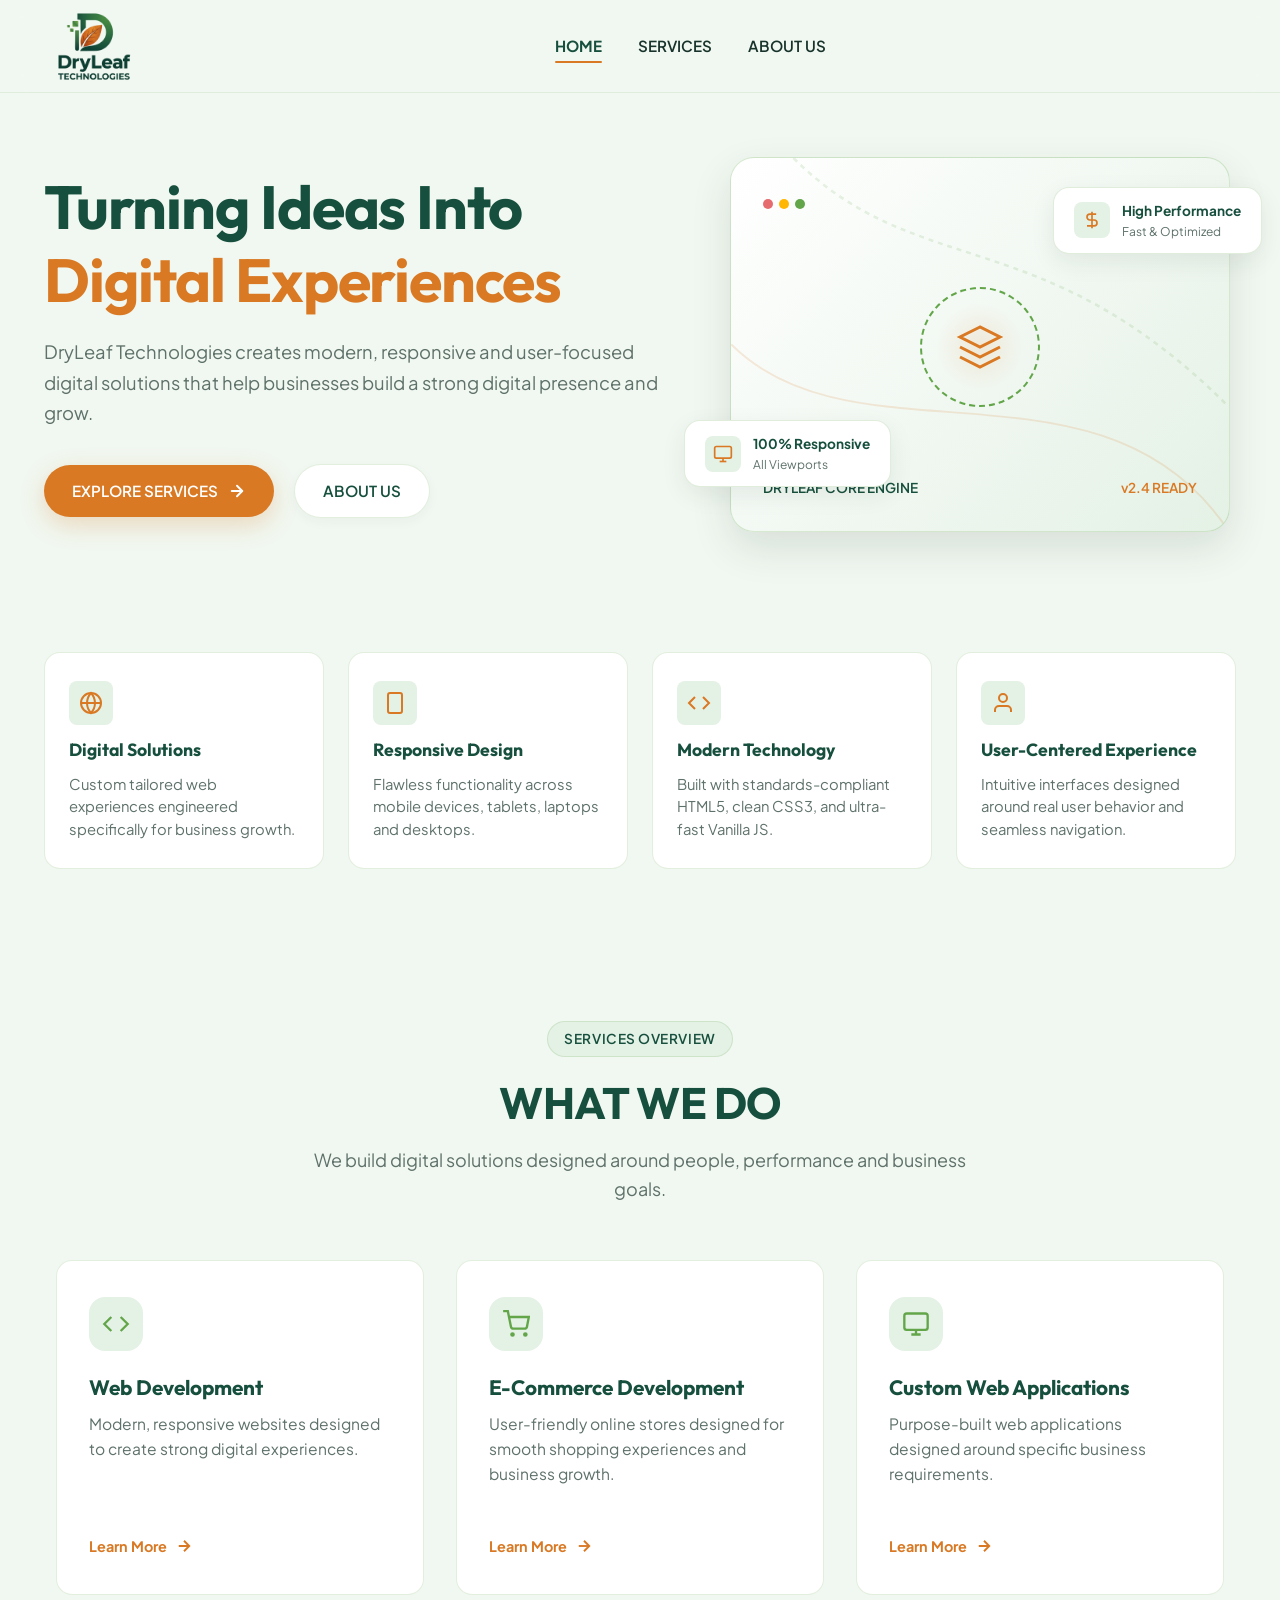
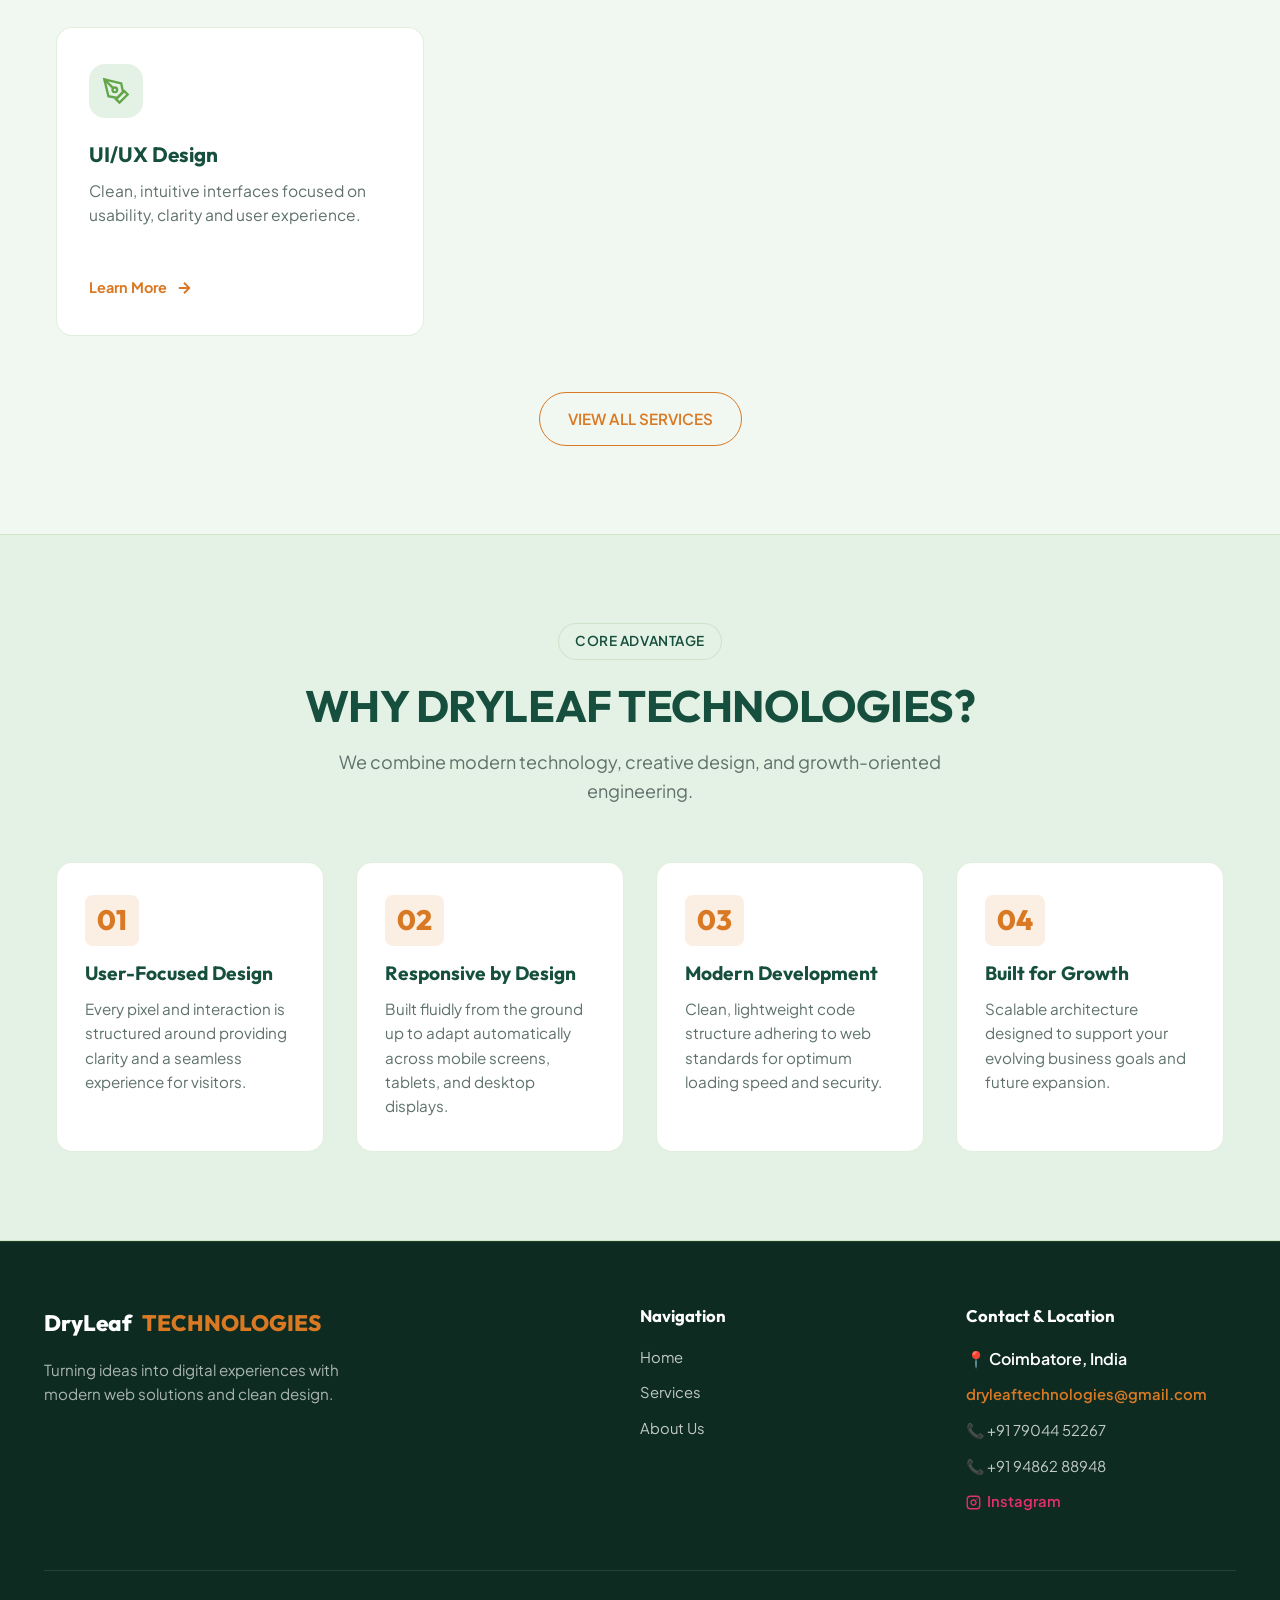
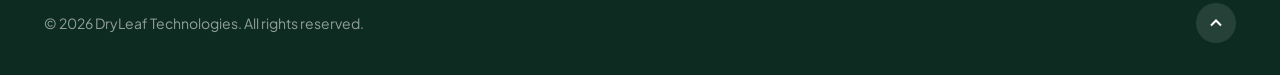
==== index.html @ 3d6bb03c "Add Instagram contact link, remove modal CTA button, and update logo size" ====
<!DOCTYPE html>
<html lang="en">
<head>
  <meta charset="UTF-8">
  <meta name="viewport" content="width=device-width, initial-scale=1.0">
  <meta name="description" content="DryLeaf Technologies (www.dryleaftechnologies.com) is a premier web development and digital solutions company in Coimbatore. We create modern, responsive, and high-performance websites, e-commerce stores, and custom web applications.">
  <meta name="keywords" content="DryLeaf Technologies, www.dryleaftechnologies.com, dryleaf technologies, dry leaf technologies, web development company coimbatore, web development dryleaf, UI UX design coimbatore, custom web applications, e-commerce web development">
  <meta name="author" content="DryLeaf Technologies">
  <meta name="robots" content="index, follow">
  <link rel="canonical" href="https://www.dryleaftechnologies.com/">

  <!-- Favicon / Browser Tab Icon -->
  <link rel="icon" type="image/png" href="assets/images/DLT Logo.png">
  <link rel="shortcut icon" type="image/png" href="assets/images/DLT Logo.png">
  <link rel="apple-touch-icon" href="assets/images/DLT Logo.png">

  <!-- Open Graph / Facebook SEO -->
  <meta property="og:site_name" content="DryLeaf Technologies">
  <meta property="og:title" content="DryLeaf Technologies | Digital Solutions &amp; Web Development">
  <meta property="og:description" content="Turning Ideas Into Digital Experiences. DryLeaf Technologies (www.dryleaftechnologies.com) creates modern, responsive web solutions for growing businesses.">
  <meta property="og:type" content="website">
  <meta property="og:url" content="https://www.dryleaftechnologies.com/">
  <meta property="og:image" content="https://www.dryleaftechnologies.com/assets/images/DLT Logo.png">

  <!-- Twitter Card SEO -->
  <meta name="twitter:card" content="summary_large_image">
  <meta name="twitter:title" content="DryLeaf Technologies | Digital Solutions &amp; Web Development">
  <meta name="twitter:description" content="DryLeaf Technologies (www.dryleaftechnologies.com) builds high-converting, responsive websites and digital solutions.">
  <meta name="twitter:image" content="https://www.dryleaftechnologies.com/assets/images/DLT Logo.png">

  <title>DryLeaf Technologies | Digital Solutions &amp; Web Development | www.dryleaftechnologies.com</title>

  <!-- Google Fonts -->
  <link rel="preconnect" href="https://fonts.googleapis.com">
  <link rel="preconnect" href="https://fonts.gstatic.com" crossorigin>
  <link href="https://fonts.googleapis.com/css2?family=Outfit:wght@500;600;700;800&family=Plus+Jakarta+Sans:wght@400;500;600;700&display=swap" rel="stylesheet">
  
  <!-- Main Stylesheet -->
  <link rel="stylesheet" href="css/style.css">

  <!-- Structured Data (JSON-LD) for SEO -->
  <script type="application/ld+json">
  {
    "@context": "https://schema.org",
    "@graph": [
      {
        "@type": "Organization",
        "@id": "https://www.dryleaftechnologies.com/#organization",
        "name": "DryLeaf Technologies",
        "alternateName": ["dryleaf technologies", "dry leaf technologies"],
        "url": "https://www.dryleaftechnologies.com",
        "logo": "https://www.dryleaftechnologies.com/assets/images/DLT Logo.png",
        "email": "dryleaftechnologies@gmail.com",
        "telephone": ["+917904452267", "+919486288948"],
        "sameAs": [
          "https://www.instagram.com/dryleaf_technologies"
        ],
        "address": {
          "@type": "PostalAddress",
          "addressLocality": "Coimbatore",
          "addressRegion": "Tamil Nadu",
          "addressCountry": "IN"
        }
      },
      {
        "@type": "WebSite",
        "@id": "https://www.dryleaftechnologies.com/#website",
        "url": "https://www.dryleaftechnologies.com",
        "name": "DryLeaf Technologies",
        "publisher": {
          "@id": "https://www.dryleaftechnologies.com/#organization"
        }
      }
    ]
  }
  </script>
</head>
<body>

  <!-- ==========================================
       HEADER & NAVIGATION
       ========================================== -->
  <header class="header" id="header">
    <div class="container">
      <nav class="navbar" aria-label="Main Navigation">
        <!-- Brand Logo -->
        <a href="index.html" class="brand-logo" aria-label="DryLeaf Technologies Homepage">
          <img src="assets/images/DLT Logo.png" alt="DryLeaf Technologies Logo">
        </a>

        <!-- Desktop & Mobile Navigation Links -->
        <ul class="nav-menu">
          <li><a href="index.html" class="nav-link active">HOME</a></li>
          <li><a href="services.html" class="nav-link">SERVICES</a></li>
          <li><a href="about.html" class="nav-link">ABOUT US</a></li>
        </ul>

        <!-- Right Header Action -->
        <div class="header-actions">
          <!-- Mobile Hamburger Toggle -->
          <button class="hamburger-toggle" aria-label="Toggle navigation menu" aria-expanded="false">
            <span class="hamburger-line"></span>
            <span class="hamburger-line"></span>
            <span class="hamburger-line"></span>
          </button>
        </div>
      </nav>
    </div>
  </header>

  <!-- Mobile Backdrop Overlay -->
  <div class="mobile-nav-backdrop" aria-hidden="true"></div>

  <!-- ==========================================
       HERO SECTION
       ========================================== -->
  <main>
    <section class="hero-section" id="home">
      <div class="container">
        <div class="hero-grid">
          <!-- Left Hero Content -->
          <div class="hero-content reveal">

            
            <h1 class="hero-title">
              Turning Ideas Into <span class="text-highlight">Digital Experiences</span>
            </h1>
            
            <p class="hero-description">
              DryLeaf Technologies creates modern, responsive and user-focused digital solutions that help businesses build a strong digital presence and grow.
            </p>
            
            <div class="hero-cta-group">
              <a href="services.html" class="btn btn-primary">
                EXPLORE SERVICES
                <svg class="btn-icon" viewBox="0 0 24 24" fill="none" stroke="currentColor" stroke-width="2.5" stroke-linecap="round" stroke-linejoin="round"><line x1="5" y1="12" x2="19" y2="12"></line><polyline points="12 5 19 12 12 19"></polyline></svg>
              </a>
              <a href="about.html" class="btn btn-secondary">ABOUT US</a>
            </div>
          </div>

          <!-- Right Hero Tech Visual Composition -->
          <div class="hero-visual-wrapper reveal">
            <!-- Floating Pill 1 -->
            <div class="floating-pill floating-pill-1">
              <div class="pill-icon-box">
                <svg width="20" height="20" viewBox="0 0 24 24" fill="none" stroke="currentColor" stroke-width="2"><path d="M12 2v20M17 5H9.5a3.5 3.5 0 0 0 0 7h5a3.5 3.5 0 0 1 0 7H6"></path></svg>
              </div>
              <div class="pill-text">
                <span class="pill-title">High Performance</span>
                <span class="pill-sub">Fast &amp; Optimized</span>
              </div>
            </div>

            <!-- Floating Pill 2 -->
            <div class="floating-pill floating-pill-2">
              <div class="pill-icon-box">
                <svg width="20" height="20" viewBox="0 0 24 24" fill="none" stroke="currentColor" stroke-width="2"><rect x="2" y="3" width="20" height="14" rx="2" ry="2"></rect><line x1="8" y1="21" x2="16" y2="21"></line><line x1="12" y1="17" x2="12" y2="21"></line></svg>
              </div>
              <div class="pill-text">
                <span class="pill-title">100% Responsive</span>
                <span class="pill-sub">All Viewports</span>
              </div>
            </div>

            <!-- Central Visual Card -->
            <div class="hero-visual-card">
              <svg class="hero-visual-bg-pattern" viewBox="0 0 400 300" fill="none" xmlns="http://www.w3.org/2000/svg">
                <path d="M50 0 C150 100, 250 50, 400 200" stroke="#63A64A" stroke-width="2" stroke-dasharray="4 4"/>
                <path d="M0 150 C100 250, 300 150, 400 300" stroke="#D97924" stroke-width="1.5"/>
              </svg>

              <div class="hero-visual-header">
                <div class="visual-dots">
                  <span class="visual-dot"></span>
                  <span class="visual-dot"></span>
                  <span class="visual-dot"></span>
                </div>
                <span class="visual-badge">NATURE-TECH UI</span>
              </div>

              <div class="hero-visual-center">
                <div class="digital-mesh-graphic">
                  <div class="mesh-circle-outer"></div>
                  <div class="mesh-circle-inner"></div>
                  <svg class="mesh-center-icon" viewBox="0 0 24 24" fill="none" stroke="currentColor" stroke-width="1.5">
                    <path d="M12 2L2 7l10 5 10-5-10-5zM2 17l10 5 10-5M2 12l10 5 10-5"></path>
                  </svg>
                </div>
              </div>

              <div style="display: flex; justify-content: space-between; align-items: center; font-size: 0.85rem; font-weight: 600; color: var(--color-forest-green);">
                <span>DRYLEAF CORE ENGINE</span>
                <span style="color: var(--color-dry-orange);">v2.4 READY</span>
              </div>
            </div>
          </div>
        </div>
      </div>
    </section>

    <!-- ==========================================
         COMPANY HIGHLIGHTS
         ========================================== -->
    <section class="highlights-section">
      <div class="container">
        <div class="highlights-grid">
          <!-- Item 1 -->
          <div class="highlight-card reveal">
            <div class="highlight-icon">
              <svg width="24" height="24" viewBox="0 0 24 24" fill="none" stroke="currentColor" stroke-width="2"><circle cx="12" cy="12" r="10"></circle><line x1="2" y1="12" x2="22" y2="12"></line><path d="M12 2a15.3 15.3 0 0 1 4 10 15.3 15.3 0 0 1-4 10 15.3 15.3 0 0 1-4-10 15.3 15.3 0 0 1 4-10z"></path></svg>
            </div>
            <h3 class="highlight-title">Digital Solutions</h3>
            <p class="highlight-desc">Custom tailored web experiences engineered specifically for business growth.</p>
          </div>

          <!-- Item 2 -->
          <div class="highlight-card reveal">
            <div class="highlight-icon">
              <svg width="24" height="24" viewBox="0 0 24 24" fill="none" stroke="currentColor" stroke-width="2"><rect x="5" y="2" width="14" height="20" rx="2" ry="2"></rect><line x1="12" y1="18" x2="12.01" y2="18"></line></svg>
            </div>
            <h3 class="highlight-title">Responsive Design</h3>
            <p class="highlight-desc">Flawless functionality across mobile devices, tablets, laptops and desktops.</p>
          </div>

          <!-- Item 3 -->
          <div class="highlight-card reveal">
            <div class="highlight-icon">
              <svg width="24" height="24" viewBox="0 0 24 24" fill="none" stroke="currentColor" stroke-width="2"><polyline points="16 18 22 12 16 6"></polyline><polyline points="8 6 2 12 8 18"></polyline></svg>
            </div>
            <h3 class="highlight-title">Modern Technology</h3>
            <p class="highlight-desc">Built with standards-compliant HTML5, clean CSS3, and ultra-fast Vanilla JS.</p>
          </div>

          <!-- Item 4 -->
          <div class="highlight-card reveal">
            <div class="highlight-icon">
              <svg width="24" height="24" viewBox="0 0 24 24" fill="none" stroke="currentColor" stroke-width="2"><path d="M20 21v-2a4 4 0 0 0-4-4H8a4 4 0 0 0-4 4v2"></path><circle cx="12" cy="7" r="4"></circle></svg>
            </div>
            <h3 class="highlight-title">User-Centered Experience</h3>
            <p class="highlight-desc">Intuitive interfaces designed around real user behavior and seamless navigation.</p>
          </div>
        </div>
      </div>
    </section>

    <!-- ==========================================
         SERVICES PREVIEW ("WHAT WE DO")
         ========================================== -->
    <section class="services-section" id="services">
      <div class="container">
        <div class="section-header reveal">
          <div class="badge">Services Overview</div>
          <h2>WHAT WE DO</h2>
          <p>We build digital solutions designed around people, performance and business goals.</p>
        </div>

        <div class="services-grid">
          <!-- Service 1 -->
          <div class="service-card reveal" data-service-id="web-dev">
            <div class="service-card-top">
              <div class="service-icon-box">
                <svg width="28" height="28" viewBox="0 0 24 24" fill="none" stroke="currentColor" stroke-width="2"><polyline points="16 18 22 12 16 6"></polyline><polyline points="8 6 2 12 8 18"></polyline></svg>
              </div>
              <h3 class="service-card-title">Web Development</h3>
              <p class="service-card-desc">Modern, responsive websites designed to create strong digital experiences.</p>
            </div>
            <div class="service-card-action">
              <span>Learn More</span>
              <svg viewBox="0 0 24 24" fill="none" stroke="currentColor" stroke-width="2.5"><line x1="5" y1="12" x2="19" y2="12"></line><polyline points="12 5 19 12 12 19"></polyline></svg>
            </div>
          </div>

          <!-- Service 2 -->
          <div class="service-card reveal" data-service-id="ecommerce">
            <div class="service-card-top">
              <div class="service-icon-box">
                <svg width="28" height="28" viewBox="0 0 24 24" fill="none" stroke="currentColor" stroke-width="2"><circle cx="9" cy="21" r="1"></circle><circle cx="20" cy="21" r="1"></circle><path d="M1 1h4l2.68 13.39a2 2 0 0 0 2 1.61h9.72a2 2 0 0 0 2-1.61L23 6H6"></path></svg>
              </div>
              <h3 class="service-card-title">E-Commerce Development</h3>
              <p class="service-card-desc">User-friendly online stores designed for smooth shopping experiences and business growth.</p>
            </div>
            <div class="service-card-action">
              <span>Learn More</span>
              <svg viewBox="0 0 24 24" fill="none" stroke="currentColor" stroke-width="2.5"><line x1="5" y1="12" x2="19" y2="12"></line><polyline points="12 5 19 12 12 19"></polyline></svg>
            </div>
          </div>

          <!-- Service 3 -->
          <div class="service-card reveal" data-service-id="web-apps">
            <div class="service-card-top">
              <div class="service-icon-box">
                <svg width="28" height="28" viewBox="0 0 24 24" fill="none" stroke="currentColor" stroke-width="2"><rect x="2" y="3" width="20" height="14" rx="2" ry="2"></rect><line x1="8" y1="21" x2="16" y2="21"></line><line x1="12" y1="17" x2="12" y2="21"></line></svg>
              </div>
              <h3 class="service-card-title">Custom Web Applications</h3>
              <p class="service-card-desc">Purpose-built web applications designed around specific business requirements.</p>
            </div>
            <div class="service-card-action">
              <span>Learn More</span>
              <svg viewBox="0 0 24 24" fill="none" stroke="currentColor" stroke-width="2.5"><line x1="5" y1="12" x2="19" y2="12"></line><polyline points="12 5 19 12 12 19"></polyline></svg>
            </div>
          </div>

          <!-- Service 4 -->
          <div class="service-card reveal" data-service-id="ui-ux">
            <div class="service-card-top">
              <div class="service-icon-box">
                <svg width="28" height="28" viewBox="0 0 24 24" fill="none" stroke="currentColor" stroke-width="2"><path d="M12 19l7-7 3 3-7 7-3-3z"></path><path d="M18 13l-1.5-7.5L2 2l3.5 14.5L13 18l5-5z"></path><path d="M2 2l7.586 7.586"></path><circle cx="11" cy="11" r="2"></circle></svg>
              </div>
              <h3 class="service-card-title">UI/UX Design</h3>
              <p class="service-card-desc">Clean, intuitive interfaces focused on usability, clarity and user experience.</p>
            </div>
            <div class="service-card-action">
              <span>Learn More</span>
              <svg viewBox="0 0 24 24" fill="none" stroke="currentColor" stroke-width="2.5"><line x1="5" y1="12" x2="19" y2="12"></line><polyline points="12 5 19 12 12 19"></polyline></svg>
            </div>
          </div>
        </div>

        <div class="services-cta-wrapper reveal">
          <a href="services.html" class="btn btn-outline">VIEW ALL SERVICES</a>
        </div>
      </div>
    </section>

    <!-- ==========================================
         WHY DRYLEAF TECHNOLOGIES
         ========================================== -->
    <section class="why-section">
      <div class="container">
        <div class="section-header reveal">
          <div class="badge">Core Advantage</div>
          <h2>WHY DRYLEAF TECHNOLOGIES?</h2>
          <p>We combine modern technology, creative design, and growth-oriented engineering.</p>
        </div>

        <div class="why-grid">
          <!-- Point 01 -->
          <div class="why-card reveal">
            <span class="why-number">01</span>
            <h3 class="why-card-title">User-Focused Design</h3>
            <p class="why-card-desc">Every pixel and interaction is structured around providing clarity and a seamless experience for visitors.</p>
          </div>

          <!-- Point 02 -->
          <div class="why-card reveal">
            <span class="why-number">02</span>
            <h3 class="why-card-title">Responsive by Design</h3>
            <p class="why-card-desc">Built fluidly from the ground up to adapt automatically across mobile screens, tablets, and desktop displays.</p>
          </div>

          <!-- Point 03 -->
          <div class="why-card reveal">
            <span class="why-number">03</span>
            <h3 class="why-card-title">Modern Development</h3>
            <p class="why-card-desc">Clean, lightweight code structure adhering to web standards for optimum loading speed and security.</p>
          </div>

          <!-- Point 04 -->
          <div class="why-card reveal">
            <span class="why-number">04</span>
            <h3 class="why-card-title">Built for Growth</h3>
            <p class="why-card-desc">Scalable architecture designed to support your evolving business goals and future expansion.</p>
          </div>
        </div>
      </div>
    </section>


  </main>

  <!-- ==========================================
       FOOTER
       ========================================== -->
  <footer class="footer">
    <div class="container">
      <div class="footer-grid">
        <div class="footer-brand">
          <div class="footer-logo-text">
            DryLeaf <span>TECHNOLOGIES</span>
          </div>
          <p>Turning ideas into digital experiences with modern web solutions and clean design.</p>
        </div>

        <div>
          <h4 class="footer-title">Navigation</h4>
          <div class="footer-links">
            <a href="index.html">Home</a>
            <a href="services.html">Services</a>
            <a href="about.html">About Us</a>
          </div>
        </div>

        <div>
          <h4 class="footer-title">Contact &amp; Location</h4>
          <div class="footer-links">
            <span style="color: var(--text-light); font-weight: 600;">📍 Coimbatore, India</span>
            <a href="mailto:dryleaftechnologies@gmail.com" style="color: var(--color-dry-orange); font-weight: 600;">dryleaftechnologies@gmail.com</a>
            <a href="tel:7904452267">📞 +91 79044 52267</a>
            <a href="tel:9486288948">📞 +91 94862 88948</a>
            <a href="https://www.instagram.com/dryleaf_technologies?stkn=ZWhzNjkzNGU2aHZu" target="_blank" rel="noopener noreferrer" style="color: #E1306C; font-weight: 600; display: inline-flex; align-items: center; gap: 0.35rem;" aria-label="Instagram Profile">
              <svg width="15" height="15" viewBox="0 0 24 24" fill="none" stroke="currentColor" stroke-width="2.2" stroke-linecap="round" stroke-linejoin="round"><rect x="2" y="2" width="20" height="20" rx="5" ry="5"></rect><path d="M16 11.37A4 4 0 1 1 12.63 8 4 4 0 0 1 16 11.37z"></path><line x1="17.5" y1="6.5" x2="17.51" y2="6.5"></line></svg>
              <span>Instagram</span>
            </a>
          </div>
        </div>
      </div>

      <div class="footer-bottom">
        <span>&copy; 2026 DryLeaf Technologies. All rights reserved.</span>
        <button class="back-to-top" aria-label="Back to top of page">
          <svg width="20" height="20" viewBox="0 0 24 24" fill="none" stroke="currentColor" stroke-width="2.5"><polyline points="18 15 12 9 6 15"></polyline></svg>
        </button>
      </div>
    </div>
  </footer>

  <!-- ==========================================
       SERVICE DETAILS MODAL DIALOG
       ========================================== -->
  <div class="modal-overlay" id="service-modal" role="dialog" aria-modal="true" aria-labelledby="modal-title">
    <div class="modal-container">
      <button class="modal-close-btn" aria-label="Close modal window">
        <svg width="20" height="20" viewBox="0 0 24 24" fill="none" stroke="currentColor" stroke-width="2.5"><line x1="18" y1="6" x2="6" y2="18"></line><line x1="6" y1="6" x2="18" y2="18"></line></svg>
      </button>
      
      <div class="modal-header">
        <div class="badge" style="margin-bottom: 0.5rem;">Service Detail</div>
        <h3 class="modal-service-title" id="modal-title">Service Title</h3>
        <p class="modal-service-subtitle">Service Subtitle</p>
      </div>

      <div class="modal-body">
        <p class="modal-service-desc">Detailed breakdown explanation...</p>
        
        <h4 style="font-size: 1.05rem; margin: 1.5rem 0 0.5rem 0; color: var(--color-forest-green);">Key Features &amp; Deliverables</h4>
        <div class="modal-service-features feature-list"></div>
      </div>
    </div>
  </div>

  <!-- ==========================================
       GET STARTED INQUIRY MODAL DIALOG
       ========================================== -->
  <div class="modal-overlay" id="contact-modal" role="dialog" aria-modal="true" aria-labelledby="contact-modal-title">
    <div class="modal-container">
      <button class="modal-close-btn" aria-label="Close modal window">
        <svg width="20" height="20" viewBox="0 0 24 24" fill="none" stroke="currentColor" stroke-width="2.5"><line x1="18" y1="6" x2="6" y2="18"></line><line x1="6" y1="6" x2="18" y2="18"></line></svg>
      </button>

      <div class="modal-header">
        <div class="badge" style="margin-bottom: 0.5rem;">Project Inquiry</div>
        <h3 id="contact-modal-title">Let's Build Something Great</h3>
        <p>Tell us about your project vision or reach us directly at <a href="mailto:dryleaftechnologies@gmail.com" style="color: var(--color-dry-orange); font-weight: 600;">dryleaftechnologies@gmail.com</a></p>
      </div>

      <form id="project-inquiry-form">
        <div class="form-group">
          <label class="form-label" for="user-name">Your Full Name</label>
          <input type="text" id="user-name" class="form-input" placeholder="e.g. Sarah Jenkins" required>
        </div>

        <div class="form-group">
          <label class="form-label" for="user-email">Email Address</label>
          <input type="email" id="user-email" class="form-input" placeholder="e.g. sarah@company.com" required>
        </div>

        <div class="form-group">
          <label class="form-label" for="project-type">Service Needed</label>
          <select id="project-type" class="form-input">
            <option value="web-dev">Web Development</option>
            <option value="ecommerce">E-Commerce Store</option>
            <option value="web-apps">Custom Web Application</option>
            <option value="ui-ux">UI/UX Design</option>
            <option value="other">Other Inquiry</option>
          </select>
        </div>

        <div class="form-group">
          <label class="form-label" for="user-msg">Project Details</label>
          <textarea id="user-msg" class="form-textarea" placeholder="Briefly describe your goals or requirements..." required></textarea>
        </div>

        <button type="submit" class="btn btn-primary" style="width: 100%; margin-top: 0.5rem;">SUBMIT INQUIRY</button>
      </form>

      <div class="form-success-msg">
        ✓ Thank you for reaching out! Your project inquiry has been received.
      </div>
    </div>
  </div>

  <!-- Scripts -->
  <script src="js/script.js"></script>
</body>
</html>
---- css/style.css ----
/* ==========================================================================
   DryLeaf Technologies - Master Stylesheet
   Theme: Light Nature-Tech Aesthetic
   Color System: Very Light Green, White, Dry Leaf Orange, Forest Green
   ========================================================================== */

/* --------------------------------------------------------------------------
   1. CSS Custom Properties (Design Tokens)
   -------------------------------------------------------------------------- */
:root {
  /* Color Palette */
  --bg-dominant: #F1F8F1;
  --bg-soft: #E4F1E5;
  --bg-card: #FFFFFF;
  --bg-dark-accent: #164F3D;

  --color-leaf-green: #63A64A;
  --color-dry-orange: #D97924;
  --color-dry-orange-hover: #C06416;
  --color-dry-orange-light: rgba(217, 121, 36, 0.12);
  --color-forest-green: #164F3D;
  --color-forest-green-muted: rgba(22, 79, 61, 0.7);

  --text-dark: #17332B;
  --text-muted: #5E716A;
  --text-light: #FFFFFF;

  --border-light: rgba(99, 166, 74, 0.18);
  --border-focus: #D97924;

  /* Typography */
  --font-primary: 'Plus Jakarta Sans', -apple-system, BlinkMacSystemFont, 'Segoe UI', Roboto, sans-serif;
  --font-display: 'Outfit', 'Plus Jakarta Sans', sans-serif;

  /* Spacing System */
  --section-padding-desktop: 5.5rem 2rem;
  --section-padding-tablet: 4rem 1.5rem;
  --section-padding-mobile: 3rem 1rem;
  --container-max-width: 1240px;

  /* Shadows */
  --shadow-sm: 0 4px 12px rgba(23, 51, 43, 0.04);
  --shadow-md: 0 8px 24px rgba(23, 51, 43, 0.08);
  --shadow-lg: 0 16px 40px rgba(23, 51, 43, 0.12);
  --shadow-orange: 0 8px 24px rgba(217, 121, 36, 0.25);

  /* Transitions & Border Radius */
  --transition-fast: 0.2s cubic-bezier(0.16, 1, 0.3, 1);
  --transition-smooth: 0.35s cubic-bezier(0.16, 1, 0.3, 1);
  --radius-sm: 8px;
  --radius-md: 16px;
  --radius-lg: 24px;
  --radius-full: 9999px;
}

/* --------------------------------------------------------------------------
   2. Base & Reset
   -------------------------------------------------------------------------- */
*,
*::before,
*::after {
  box-sizing: border-box;
  margin: 0;
  padding: 0;
}

html {
  scroll-behavior: smooth;
  font-size: 16px;
  -webkit-font-smoothing: antialiased;
  -moz-osx-font-smoothing: grayscale;
}

body {
  font-family: var(--font-primary);
  background-color: var(--bg-dominant);
  color: var(--text-dark);
  line-height: 1.6;
  overflow-x: hidden;
  min-height: 100vh;
  display: flex;
  flex-direction: column;
}

img,
svg {
  max-width: 100%;
  height: auto;
  display: block;
}

a {
  color: inherit;
  text-decoration: none;
  transition: color var(--transition-fast);
}

button,
input,
textarea {
  font-family: inherit;
  font-size: inherit;
  outline: none;
  border: none;
  background: none;
}

button {
  cursor: pointer;
}

ul {
  list-style: none;
}

/* Container */
.container {
  width: 100%;
  max-width: var(--container-max-width);
  margin: 0 auto;
  padding: 0 1.5rem;
}

/* --------------------------------------------------------------------------
   3. Typography & Section Headers
   -------------------------------------------------------------------------- */
h1,
h2,
h3,
h4,
h5,
h6 {
  font-family: var(--font-display);
  color: var(--color-forest-green);
  font-weight: 700;
  line-height: 1.2;
}

h1 {
  font-size: clamp(2.25rem, 5vw, 3.8rem);
  letter-spacing: -0.02em;
}

h2 {
  font-size: clamp(1.8rem, 3.5vw, 2.75rem);
  letter-spacing: -0.01em;
}

h3 {
  font-size: clamp(1.25rem, 2.2vw, 1.6rem);
}

p {
  color: var(--text-muted);
  font-size: clamp(1rem, 1.1vw, 1.125rem);
}

.badge {
  display: inline-flex;
  align-items: center;
  gap: 0.5rem;
  padding: 0.4rem 1rem;
  background-color: var(--bg-soft);
  color: var(--color-forest-green);
  border: 1px solid var(--border-light);
  border-radius: var(--radius-full);
  font-size: 0.85rem;
  font-weight: 600;
  letter-spacing: 0.04em;
  text-transform: uppercase;
  margin-bottom: 1.25rem;
}

.badge-dot {
  width: 8px;
  height: 8px;
  background-color: var(--color-dry-orange);
  border-radius: 50%;
  display: inline-block;
  animation: pulse-dot 2s infinite ease-in-out;
}

@keyframes pulse-dot {

  0%,
  100% {
    transform: scale(1);
    opacity: 1;
  }

  50% {
    transform: scale(1.4);
    opacity: 0.7;
  }
}

.section-header {
  text-align: center;
  max-width: 680px;
  margin: 0 auto 3.5rem auto;
}

.section-header h2 {
  margin-bottom: 1rem;
}

.section-header p {
  font-size: 1.125rem;
}

.text-highlight {
  color: var(--color-dry-orange);
  position: relative;
  display: inline-block;
}

/* --------------------------------------------------------------------------
   4. Buttons & Interactive Elements
   -------------------------------------------------------------------------- */
.btn {
  display: inline-flex;
  align-items: center;
  justify-content: center;
  gap: 0.6rem;
  padding: 0.85rem 1.75rem;
  border-radius: var(--radius-full);
  font-weight: 600;
  font-size: 0.95rem;
  transition: all var(--transition-smooth);
  position: relative;
  overflow: hidden;
  white-space: nowrap;
}

.btn-primary {
  background-color: var(--color-dry-orange);
  color: var(--text-light);
  box-shadow: var(--shadow-orange);
}

.btn-primary:hover {
  background-color: var(--color-dry-orange-hover);
  transform: translateY(-2px);
  box-shadow: 0 12px 28px rgba(217, 121, 36, 0.35);
}

.btn-secondary {
  background-color: var(--bg-card);
  color: var(--color-forest-green);
  border: 1px solid var(--border-light);
  box-shadow: var(--shadow-sm);
}

.btn-secondary:hover {
  background-color: var(--bg-soft);
  color: var(--color-forest-green);
  border-color: var(--color-leaf-green);
  transform: translateY(-2px);
}

.btn-outline {
  border: 1.5px solid var(--color-dry-orange);
  color: var(--color-dry-orange);
  background: transparent;
}

.btn-outline:hover {
  background-color: var(--color-dry-orange);
  color: var(--text-light);
  transform: translateY(-2px);
}

.btn .btn-icon {
  width: 18px;
  height: 18px;
  transition: transform var(--transition-fast);
}

.btn:hover .btn-icon {
  transform: translateX(4px);
}

/* Focus States for Accessibility */
a:focus-visible,
button:focus-visible,
input:focus-visible,
textarea:focus-visible {
  outline: 2px solid var(--border-focus);
  outline-offset: 3px;
}

/* --------------------------------------------------------------------------
   5. Header & Navigation
   -------------------------------------------------------------------------- */
.header {
  position: sticky;
  top: 0;
  left: 0;
  width: 100%;
  z-index: 1000;
  background-color: rgba(241, 248, 241, 0.85);
  backdrop-filter: blur(12px);
  -webkit-backdrop-filter: blur(12px);
  border-bottom: 1px solid rgba(99, 166, 74, 0.12);
  transition: all var(--transition-smooth);
}

.header.scrolled {
  background-color: rgba(255, 255, 255, 0.95);
  box-shadow: var(--shadow-sm);
  border-bottom-color: rgba(99, 166, 74, 0.2);
}

.navbar {
  display: flex;
  align-items: center;
  justify-content: space-between;
  height: 92px;
  transition: height var(--transition-smooth);
}

.header.scrolled .navbar {
  height: 76px;
}

.brand-logo {
  display: flex;
  align-items: center;
  gap: 0.75rem;
  text-decoration: none;
}

.brand-logo img {
  height: 100px;
  width: auto;
  object-fit: contain;
  mix-blend-mode: multiply;
  transition: all var(--transition-smooth);
}

.header.scrolled .brand-logo img {
  height: 60px;
}

.brand-logo:hover img {
  transform: scale(1.04);
}

.nav-menu {
  display: flex;
  align-items: center;
  gap: 2.25rem;
}

.nav-link {
  font-size: 0.95rem;
  font-weight: 600;
  color: var(--text-dark);
  position: relative;
  padding: 0.5rem 0;
}

.nav-link::after {
  content: '';
  position: absolute;
  bottom: 0;
  left: 0;
  width: 0%;
  height: 2.5px;
  background-color: var(--color-dry-orange);
  border-radius: var(--radius-full);
  transition: width var(--transition-smooth);
}

.nav-link:hover {
  color: var(--color-forest-green);
}

.nav-link:hover::after,
.nav-link.active::after {
  width: 100%;
}

.nav-link.active {
  color: var(--color-forest-green);
  font-weight: 700;
}

.header-actions {
  display: flex;
  align-items: center;
  gap: 1rem;
}

/* Hamburger Toggle */
.hamburger-toggle {
  display: none;
  flex-direction: column;
  justify-content: space-between;
  width: 30px;
  height: 20px;
  background: transparent;
  border: none;
  cursor: pointer;
  z-index: 1010;
  padding: 0;
}

.hamburger-line {
  width: 100%;
  height: 2.5px;
  background-color: var(--color-forest-green);
  border-radius: 4px;
  transition: all var(--transition-smooth);
}

.hamburger-toggle.active .hamburger-line:nth-child(1) {
  transform: translateY(8.5px) rotate(45deg);
}

.hamburger-toggle.active .hamburger-line:nth-child(2) {
  opacity: 0;
}

.hamburger-toggle.active .hamburger-line:nth-child(3) {
  transform: translateY(-8.5px) rotate(-45deg);
}

/* Mobile Drawer Overlay */
.mobile-nav-backdrop {
  position: fixed;
  top: 0;
  left: 0;
  width: 100vw;
  height: 100vh;
  background-color: rgba(22, 79, 61, 0.4);
  backdrop-filter: blur(4px);
  z-index: 998;
  opacity: 0;
  visibility: hidden;
  transition: all var(--transition-smooth);
}

.mobile-nav-backdrop.active {
  opacity: 1;
  visibility: visible;
}

/* --------------------------------------------------------------------------
   6. Hero Section
   -------------------------------------------------------------------------- */
.hero-section {
  padding: 4rem 0 5rem 0;
  position: relative;
  overflow: hidden;
}

.hero-grid {
  display: grid;
  grid-template-columns: 1.1fr 0.9fr;
  gap: 3.5rem;
  align-items: center;
}

.hero-content {
  max-width: 620px;
}

.hero-title {
  margin-bottom: 1.25rem;
  color: var(--color-forest-green);
}

.hero-description {
  font-size: 1.15rem;
  margin-bottom: 2.25rem;
  line-height: 1.65;
}

.hero-cta-group {
  display: flex;
  align-items: center;
  gap: 1.25rem;
  flex-wrap: wrap;
}

/* Hero Tech Visual Composition */
.hero-visual-wrapper {
  position: relative;
  display: flex;
  justify-content: center;
  align-items: center;
}

.hero-visual-card {
  width: 100%;
  aspect-ratio: 4/3;
  max-width: 500px;
  background: linear-gradient(135deg, #FFFFFF 0%, #E4F1E5 100%);
  border: 1px solid rgba(99, 166, 74, 0.25);
  border-radius: var(--radius-lg);
  box-shadow: var(--shadow-lg);
  position: relative;
  padding: 2rem;
  display: flex;
  flex-direction: column;
  justify-content: space-between;
  overflow: hidden;
}

/* Subtle Leaf & Tech Lines SVG Background inside Card */
.hero-visual-bg-pattern {
  position: absolute;
  top: 0;
  right: 0;
  width: 100%;
  height: 100%;
  opacity: 0.15;
  pointer-events: none;
}

.hero-visual-header {
  display: flex;
  align-items: center;
  justify-content: space-between;
  position: relative;
  z-index: 2;
}

.visual-dots {
  display: flex;
  gap: 6px;
}

.visual-dot {
  width: 10px;
  height: 10px;
  border-radius: 50%;
}

.visual-dot:nth-child(1) {
  background-color: #E56B6F;
}

.visual-dot:nth-child(2) {
  background-color: #FFB703;
}

.visual-dot:nth-child(3) {
  background-color: var(--color-leaf-green);
}

.visual-badge {
  font-size: 0.75rem;
  font-weight: 700;
  letter-spacing: 0.05em;
  color: var(--color-forest-green);
  text-transform: uppercase;
  background: rgba(99, 166, 74, 0.15);
  padding: 0.25rem 0.75rem;
  border-radius: var(--radius-full);
}

.hero-visual-center {
  position: relative;
  z-index: 2;
  margin: 1.5rem 0;
  text-align: center;
}

.digital-mesh-graphic {
  width: 120px;
  height: 120px;
  margin: 0 auto;
  position: relative;
  display: flex;
  align-items: center;
  justify-content: center;
}

.mesh-circle-outer {
  position: absolute;
  inset: 0;
  border: 2px dashed var(--color-leaf-green);
  border-radius: 50%;
  animation: rotate-mesh 20s linear infinite;
}

.mesh-circle-inner {
  position: absolute;
  inset: 16px;
  background: radial-gradient(circle, var(--color-dry-orange-light) 0%, transparent 70%);
  border-radius: 50%;
}

.mesh-center-icon {
  position: relative;
  z-index: 2;
  width: 48px;
  height: 48px;
  color: var(--color-dry-orange);
}

@keyframes rotate-mesh {
  from {
    transform: rotate(0deg);
  }

  to {
    transform: rotate(360deg);
  }
}

/* Floating Tech Pills */
.floating-pill {
  position: absolute;
  background: var(--bg-card);
  border: 1px solid rgba(99, 166, 74, 0.2);
  padding: 0.75rem 1.25rem;
  border-radius: var(--radius-md);
  box-shadow: var(--shadow-md);
  display: flex;
  align-items: center;
  gap: 0.75rem;
  z-index: 10;
  animation: float-pill 4s ease-in-out infinite alternate;
}

.floating-pill-1 {
  top: 8%;
  right: -5%;
  animation-delay: 0s;
}

.floating-pill-2 {
  bottom: 12%;
  left: -8%;
  animation-delay: 2s;
}

.pill-icon-box {
  width: 36px;
  height: 36px;
  border-radius: var(--radius-sm);
  background-color: var(--bg-soft);
  display: flex;
  align-items: center;
  justify-content: center;
  color: var(--color-dry-orange);
}

.pill-text {
  display: flex;
  flex-direction: column;
}

.pill-title {
  font-size: 0.85rem;
  font-weight: 700;
  color: var(--color-forest-green);
}

.pill-sub {
  font-size: 0.75rem;
  color: var(--text-muted);
}

@keyframes float-pill {
  0% {
    transform: translateY(0px);
  }

  100% {
    transform: translateY(-10px);
  }
}

/* --------------------------------------------------------------------------
   7. Highlights Section
   -------------------------------------------------------------------------- */
.highlights-section {
  padding: 2.5rem 0 4rem 0;
}

.highlights-grid {
  display: grid;
  grid-template-columns: repeat(4, 1fr);
  gap: 1.5rem;
}

.highlight-card {
  background-color: var(--bg-card);
  border: 1px solid var(--border-light);
  border-radius: var(--radius-md);
  padding: 1.75rem 1.5rem;
  transition: all var(--transition-smooth);
  display: flex;
  flex-direction: column;
  gap: 0.85rem;
}

.highlight-card:hover {
  transform: translateY(-5px);
  border-color: var(--color-leaf-green);
  box-shadow: var(--shadow-md);
}

.highlight-icon {
  width: 44px;
  height: 44px;
  background-color: var(--bg-soft);
  border-radius: var(--radius-sm);
  display: flex;
  align-items: center;
  justify-content: center;
  color: var(--color-dry-orange);
  transition: transform var(--transition-fast);
}

.highlight-card:hover .highlight-icon {
  background-color: var(--color-dry-orange);
  color: var(--text-light);
  transform: scale(1.05);
}

.highlight-title {
  font-size: 1.1rem;
  font-weight: 700;
  color: var(--color-forest-green);
}

.highlight-desc {
  font-size: 0.925rem;
  color: var(--text-muted);
  line-height: 1.5;
}

/* --------------------------------------------------------------------------
   8. Services Preview & Main Services Section
   -------------------------------------------------------------------------- */
.services-section {
  padding: var(--section-padding-desktop);
  background-color: var(--bg-dominant);
}

.services-grid {
  display: grid;
  grid-template-columns: repeat(3, 1fr);
  gap: 2rem;
}

.service-card {
  background-color: var(--bg-card);
  border: 1px solid var(--border-light);
  border-radius: var(--radius-md);
  padding: 2.25rem 2rem;
  position: relative;
  transition: all var(--transition-smooth);
  display: flex;
  flex-direction: column;
  justify-content: space-between;
  overflow: hidden;
  cursor: pointer;
}

/* Top Accent Line on Hover */
.service-card::before {
  content: '';
  position: absolute;
  top: 0;
  left: 0;
  width: 100%;
  height: 4px;
  background-color: var(--color-dry-orange);
  opacity: 0;
  transform: scaleX(0);
  transform-origin: left;
  transition: all var(--transition-smooth);
}

.service-card:hover {
  transform: translateY(-6px);
  box-shadow: var(--shadow-md);
  border-color: rgba(99, 166, 74, 0.4);
}

.service-card:hover::before {
  opacity: 1;
  transform: scaleX(1);
}

.service-card-top {
  margin-bottom: 1.75rem;
}

.service-icon-box {
  width: 54px;
  height: 54px;
  border-radius: var(--radius-md);
  background-color: var(--bg-soft);
  display: flex;
  align-items: center;
  justify-content: center;
  color: var(--color-leaf-green);
  margin-bottom: 1.5rem;
  transition: all var(--transition-fast);
}

.service-card:hover .service-icon-box {
  background-color: var(--color-dry-orange-light);
  color: var(--color-dry-orange);
}

.service-card-title {
  font-size: 1.3rem;
  margin-bottom: 0.75rem;
  color: var(--color-forest-green);
}

.service-card-desc {
  font-size: 0.975rem;
  color: var(--text-muted);
  line-height: 1.6;
}

.service-card-action {
  display: inline-flex;
  align-items: center;
  gap: 0.5rem;
  font-size: 0.9rem;
  font-weight: 700;
  color: var(--color-dry-orange);
  margin-top: 1.25rem;
}

.service-card-action svg {
  width: 18px;
  height: 18px;
  transition: transform var(--transition-fast);
}

.service-card:hover .service-card-action svg {
  transform: translateX(4px);
}

.services-cta-wrapper {
  text-align: center;
  margin-top: 3.5rem;
}

/* --------------------------------------------------------------------------
   9. Why DryLeaf Section
   -------------------------------------------------------------------------- */
.why-section {
  padding: var(--section-padding-desktop);
  background-color: var(--bg-soft);
  border-top: 1px solid var(--border-light);
  border-bottom: 1px solid var(--border-light);
  position: relative;
}

.why-grid {
  display: grid;
  grid-template-columns: repeat(4, 1fr);
  gap: 2rem;
}

.why-card {
  background-color: var(--bg-card);
  border: 1px solid var(--border-light);
  border-radius: var(--radius-md);
  padding: 2rem 1.75rem;
  position: relative;
  transition: all var(--transition-smooth);
}

.why-card:hover {
  transform: translateY(-4px);
  box-shadow: var(--shadow-md);
}

.why-number {
  font-family: var(--font-display);
  font-size: 1.75rem;
  font-weight: 800;
  color: var(--color-dry-orange);
  margin-bottom: 1rem;
  display: inline-block;
  background: var(--color-dry-orange-light);
  padding: 0.2rem 0.75rem;
  border-radius: var(--radius-sm);
}

.why-card-title {
  font-size: 1.2rem;
  margin-bottom: 0.75rem;
  color: var(--color-forest-green);
}

.why-card-desc {
  font-size: 0.95rem;
  color: var(--text-muted);
}

/* --------------------------------------------------------------------------
   10. About Us Page Components
   -------------------------------------------------------------------------- */
.about-hero-section {
  padding: 4.5rem 0 3.5rem 0;
  text-align: center;
}

.about-hero-content {
  max-width: 800px;
  margin: 0 auto;
}

.mission-vision-grid {
  display: grid;
  grid-template-columns: 1fr 1fr;
  gap: 2.5rem;
  margin: 3.5rem 0;
}

.mv-card {
  background: var(--bg-card);
  border: 1px solid var(--border-light);
  border-radius: var(--radius-lg);
  padding: 2.75rem 2.25rem;
  box-shadow: var(--shadow-sm);
  position: relative;
  overflow: hidden;
  transition: all var(--transition-smooth);
}

.mv-card:hover {
  box-shadow: var(--shadow-md);
  border-color: var(--color-leaf-green);
}

.mv-card-icon {
  width: 48px;
  height: 48px;
  border-radius: var(--radius-sm);
  background-color: var(--color-dry-orange-light);
  color: var(--color-dry-orange);
  display: flex;
  align-items: center;
  justify-content: center;
  margin-bottom: 1.25rem;
}

.mv-card h3 {
  margin-bottom: 1rem;
  color: var(--color-forest-green);
}

/* Core Values Grid */
.values-grid {
  display: grid;
  grid-template-columns: repeat(4, 1fr);
  gap: 1.75rem;
}

.value-card {
  background-color: var(--bg-card);
  border: 1px solid var(--border-light);
  border-radius: var(--radius-md);
  padding: 2rem 1.5rem;
  text-align: center;
  transition: all var(--transition-smooth);
}

.value-card:hover {
  transform: translateY(-5px);
  border-color: var(--color-leaf-green);
  box-shadow: var(--shadow-md);
}

.value-icon {
  width: 52px;
  height: 52px;
  margin: 0 auto 1.25rem auto;
  border-radius: 50%;
  background-color: var(--bg-soft);
  color: var(--color-forest-green);
  display: flex;
  align-items: center;
  justify-content: center;
  transition: all var(--transition-fast);
}

.value-card:hover .value-icon {
  background-color: var(--color-dry-orange);
  color: var(--text-light);
}

.value-title {
  font-size: 1.15rem;
  margin-bottom: 0.5rem;
  color: var(--color-forest-green);
}

/* Tech Stack Showcase */
.tech-showcase-section {
  padding: var(--section-padding-desktop);
  background-color: var(--bg-soft);
  border-radius: var(--radius-lg);
  margin: 4rem 0;
  text-align: center;
}

.tech-grid {
  display: grid;
  grid-template-columns: repeat(4, 1fr);
  gap: 1.5rem;
  margin-top: 2.5rem;
}

.tech-card {
  background-color: var(--bg-card);
  border: 1px solid var(--border-light);
  border-radius: var(--radius-md);
  padding: 1.75rem 1.25rem;
  display: flex;
  flex-direction: column;
  align-items: center;
  gap: 0.85rem;
  transition: all var(--transition-smooth);
}

.tech-card:hover {
  transform: translateY(-4px);
  box-shadow: var(--shadow-md);
  border-color: var(--color-dry-orange);
}

.tech-icon {
  width: 48px;
  height: 48px;
  color: var(--color-forest-green);
}

.tech-name {
  font-weight: 700;
  color: var(--color-forest-green);
  font-size: 1.05rem;
}

.tech-desc {
  font-size: 0.85rem;
  color: var(--text-muted);
}

/* --------------------------------------------------------------------------
   11. Call To Action (CTA) Banner
   -------------------------------------------------------------------------- */
.cta-section {
  padding: 4.5rem 0;
}

.cta-box {
  background: linear-gradient(135deg, var(--color-forest-green) 0%, #0F3A2C 100%);
  color: var(--text-light);
  border-radius: var(--radius-lg);
  padding: 4rem 3rem;
  text-align: center;
  position: relative;
  overflow: hidden;
  box-shadow: var(--shadow-lg);
}

/* Decorative Organic Glow inside CTA */
.cta-box::before {
  content: '';
  position: absolute;
  top: -50%;
  right: -10%;
  width: 350px;
  height: 350px;
  background: radial-gradient(circle, rgba(217, 121, 36, 0.25) 0%, transparent 70%);
  border-radius: 50%;
  pointer-events: none;
}

.cta-box h2 {
  color: var(--text-light);
  margin-bottom: 1rem;
}

.cta-box p {
  color: rgba(255, 255, 255, 0.85);
  max-width: 600px;
  margin: 0 auto 2.25rem auto;
  font-size: 1.15rem;
}

/* --------------------------------------------------------------------------
   12. Footer
   -------------------------------------------------------------------------- */
.footer {
  background-color: #0D2B21;
  color: rgba(255, 255, 255, 0.75);
  padding: 4rem 0 2rem 0;
  margin-top: auto;
  border-top: 1px solid rgba(99, 166, 74, 0.2);
}

.footer-grid {
  display: grid;
  grid-template-columns: 2fr 1fr 1fr;
  gap: 3.5rem;
  margin-bottom: 3.5rem;
}

.footer-brand p {
  color: rgba(255, 255, 255, 0.65);
  margin-top: 1rem;
  max-width: 320px;
  font-size: 0.95rem;
}

.footer-logo-text {
  font-family: var(--font-display);
  font-size: 1.4rem;
  font-weight: 800;
  color: var(--text-light);
  display: flex;
  align-items: center;
  gap: 0.6rem;
}

.footer-logo-text span {
  color: var(--color-dry-orange);
}

.footer-title {
  color: var(--text-light);
  font-size: 1.05rem;
  font-weight: 700;
  margin-bottom: 1.25rem;
}

.footer-links {
  display: flex;
  flex-direction: column;
  gap: 0.75rem;
}

.footer-links a {
  color: rgba(255, 255, 255, 0.75);
  font-size: 0.925rem;
}

.footer-links a:hover {
  color: var(--color-dry-orange);
}

.footer-bottom {
  border-top: 1px solid rgba(255, 255, 255, 0.1);
  padding-top: 2rem;
  display: flex;
  align-items: center;
  justify-content: space-between;
  font-size: 0.875rem;
  color: rgba(255, 255, 255, 0.55);
}

.back-to-top {
  display: inline-flex;
  align-items: center;
  justify-content: center;
  width: 40px;
  height: 40px;
  background: rgba(255, 255, 255, 0.1);
  color: var(--text-light);
  border-radius: 50%;
  transition: all var(--transition-fast);
}

.back-to-top:hover {
  background-color: var(--color-dry-orange);
  transform: translateY(-3px);
}

/* --------------------------------------------------------------------------
   13. Modals & Interactive Overlays
   -------------------------------------------------------------------------- */
.modal-overlay {
  position: fixed;
  inset: 0;
  background-color: rgba(13, 43, 33, 0.65);
  backdrop-filter: blur(6px);
  -webkit-backdrop-filter: blur(6px);
  z-index: 2000;
  display: flex;
  align-items: center;
  justify-content: center;
  padding: 1.5rem;
  opacity: 0;
  visibility: hidden;
  transition: all var(--transition-smooth);
}

.modal-overlay.active {
  opacity: 1;
  visibility: visible;
}

.modal-container {
  background-color: var(--bg-card);
  border: 1px solid var(--border-light);
  border-radius: var(--radius-lg);
  max-width: 620px;
  width: 100%;
  max-height: 90vh;
  overflow-y: auto;
  padding: 2.5rem;
  box-shadow: var(--shadow-lg);
  position: relative;
  transform: translateY(20px) scale(0.96);
  transition: all var(--transition-smooth);
}

.modal-overlay.active .modal-container {
  transform: translateY(0) scale(1);
}

.modal-close-btn {
  position: absolute;
  top: 1.25rem;
  right: 1.25rem;
  width: 36px;
  height: 36px;
  border-radius: 50%;
  background-color: var(--bg-soft);
  color: var(--color-forest-green);
  display: flex;
  align-items: center;
  justify-content: center;
  transition: all var(--transition-fast);
}

.modal-close-btn:hover {
  background-color: var(--color-dry-orange);
  color: var(--text-light);
}

.modal-header {
  margin-bottom: 1.5rem;
}

.modal-header h3 {
  font-size: 1.6rem;
  margin-bottom: 0.5rem;
}

.modal-body {
  margin-bottom: 2rem;
}

.feature-list {
  display: flex;
  flex-direction: column;
  gap: 0.75rem;
  margin: 1.25rem 0;
}

.feature-item {
  display: flex;
  align-items: flex-start;
  gap: 0.75rem;
  font-size: 0.95rem;
  color: var(--text-dark);
}

.feature-check {
  width: 20px;
  height: 20px;
  border-radius: 50%;
  background-color: var(--bg-soft);
  color: var(--color-leaf-green);
  display: flex;
  align-items: center;
  justify-content: center;
  flex-shrink: 0;
  margin-top: 2px;
}

/* Contact Form Modal Styling */
.form-group {
  margin-bottom: 1.25rem;
  display: flex;
  flex-direction: column;
  gap: 0.4rem;
  text-align: left;
}

.form-label {
  font-size: 0.9rem;
  font-weight: 600;
  color: var(--color-forest-green);
}

.form-input,
.form-textarea {
  width: 100%;
  padding: 0.85rem 1rem;
  border: 1px solid rgba(99, 166, 74, 0.3);
  border-radius: var(--radius-sm);
  background-color: var(--bg-dominant);
  font-size: 0.95rem;
  color: var(--text-dark);
  transition: border-color var(--transition-fast);
}

.form-input:focus,
.form-textarea:focus {
  border-color: var(--color-dry-orange);
  background-color: var(--bg-card);
}

.form-textarea {
  min-height: 110px;
  resize: vertical;
}

.form-success-msg {
  display: none;
  background-color: var(--bg-soft);
  border: 1px solid var(--color-leaf-green);
  color: var(--color-forest-green);
  padding: 1rem;
  border-radius: var(--radius-sm);
  margin-top: 1rem;
  text-align: center;
  font-weight: 600;
}

/* --------------------------------------------------------------------------
   14. Animations & Reveal Utility
   -------------------------------------------------------------------------- */
.reveal {
  opacity: 0;
  transform: translateY(30px);
  transition: opacity 0.7s cubic-bezier(0.16, 1, 0.3, 1), transform 0.7s cubic-bezier(0.16, 1, 0.3, 1);
}

.reveal.revealed {
  opacity: 1;
  transform: translateY(0);
}

/* Accessibility: Reduced Motion */
@media (prefers-reduced-motion: reduce) {

  *,
  ::before,
  ::after {
    animation-duration: 0.01ms !important;
    animation-iteration-count: 1 !important;
    transition-duration: 0.01ms !important;
    scroll-behavior: auto !important;
  }

  .reveal {
    opacity: 1 !important;
    transform: none !important;
  }
}

/* --------------------------------------------------------------------------
   15. Responsive Media Queries
   -------------------------------------------------------------------------- */

/* Tablet (max-width: 1024px) */
@media (max-width: 1024px) {
  .hero-grid {
    grid-template-columns: 1fr;
    gap: 3rem;
  }

  .hero-content {
    max-width: 100%;
    text-align: center;
  }

  .hero-cta-group {
    justify-content: center;
  }

  .highlights-grid {
    grid-template-columns: repeat(2, 1fr);
  }

  .services-grid {
    grid-template-columns: repeat(2, 1fr);
  }

  .why-grid {
    grid-template-columns: repeat(2, 1fr);
  }

  .values-grid {
    grid-template-columns: repeat(2, 1fr);
  }

  .tech-grid {
    grid-template-columns: repeat(2, 1fr);
  }

  .footer-grid {
    grid-template-columns: 1fr 1fr;
  }

  .footer-brand {
    grid-column: 1 / -1;
  }
}

/* Mobile & Small Screen (max-width: 768px) */
@media (max-width: 768px) {
  .navbar {
    height: 70px;
  }

  .hamburger-toggle {
    display: flex;
  }

  /* Mobile Drawer Styling */
  .nav-menu {
    position: fixed;
    top: 0;
    right: -100%;
    width: 80%;
    max-width: 320px;
    height: 100vh;
    background-color: var(--bg-card);
    flex-direction: column;
    align-items: flex-start;
    justify-content: flex-start;
    padding: 6rem 2rem 2rem 2rem;
    gap: 1.75rem;
    z-index: 999;
    box-shadow: var(--shadow-lg);
    transition: right var(--transition-smooth);
  }

  .nav-menu.active {
    right: 0;
  }

  .nav-link {
    font-size: 1.15rem;
    width: 100%;
  }

  .header-actions .btn {
    display: none;
    /* Accessible in drawer on mobile */
  }

  .mobile-cta-item {
    width: 100%;
    margin-top: 1rem;
  }

  .mobile-cta-item .btn {
    width: 100%;
  }

  .hero-section {
    padding: 2.5rem 0 3.5rem 0;
  }

  .hero-visual-card {
    aspect-ratio: 1/1;
    max-width: 100%;
    padding: 1.5rem;
  }

  .floating-pill {
    padding: 0.5rem 0.85rem;
  }

  .floating-pill-1 {
    right: 0%;
    top: 2%;
  }

  .floating-pill-2 {
    left: 0%;
    bottom: 2%;
  }

  .highlights-grid {
    grid-template-columns: 1fr;
  }

  .services-grid {
    grid-template-columns: 1fr;
  }

  .why-grid {
    grid-template-columns: 1fr;
  }

  .mission-vision-grid {
    grid-template-columns: 1fr;
  }

  .values-grid {
    grid-template-columns: 1fr;
  }

  .tech-grid {
    grid-template-columns: 1fr;
  }

  .cta-box {
    padding: 2.5rem 1.5rem;
  }

  .footer-grid {
    grid-template-columns: 1fr;
    gap: 2rem;
  }

  .footer-bottom {
    flex-direction: column;
    gap: 1rem;
    text-align: center;
  }
}

/* Contact Hyperlink Interactions */
a[href^="mailto:"],
a[href^="tel:"],
a[href*="instagram.com"] {
  transition: all var(--transition-fast);
}

a[href^="mailto:"]:hover {
  color: var(--color-dry-orange-hover) !important;
  text-decoration: underline;
}

a[href^="tel:"]:hover {
  color: var(--color-dry-orange) !important;
  text-decoration: underline;
}

a[href*="instagram.com"]:hover {
  opacity: 0.8;
  transform: translateY(-1px);
  text-decoration: underline;
}
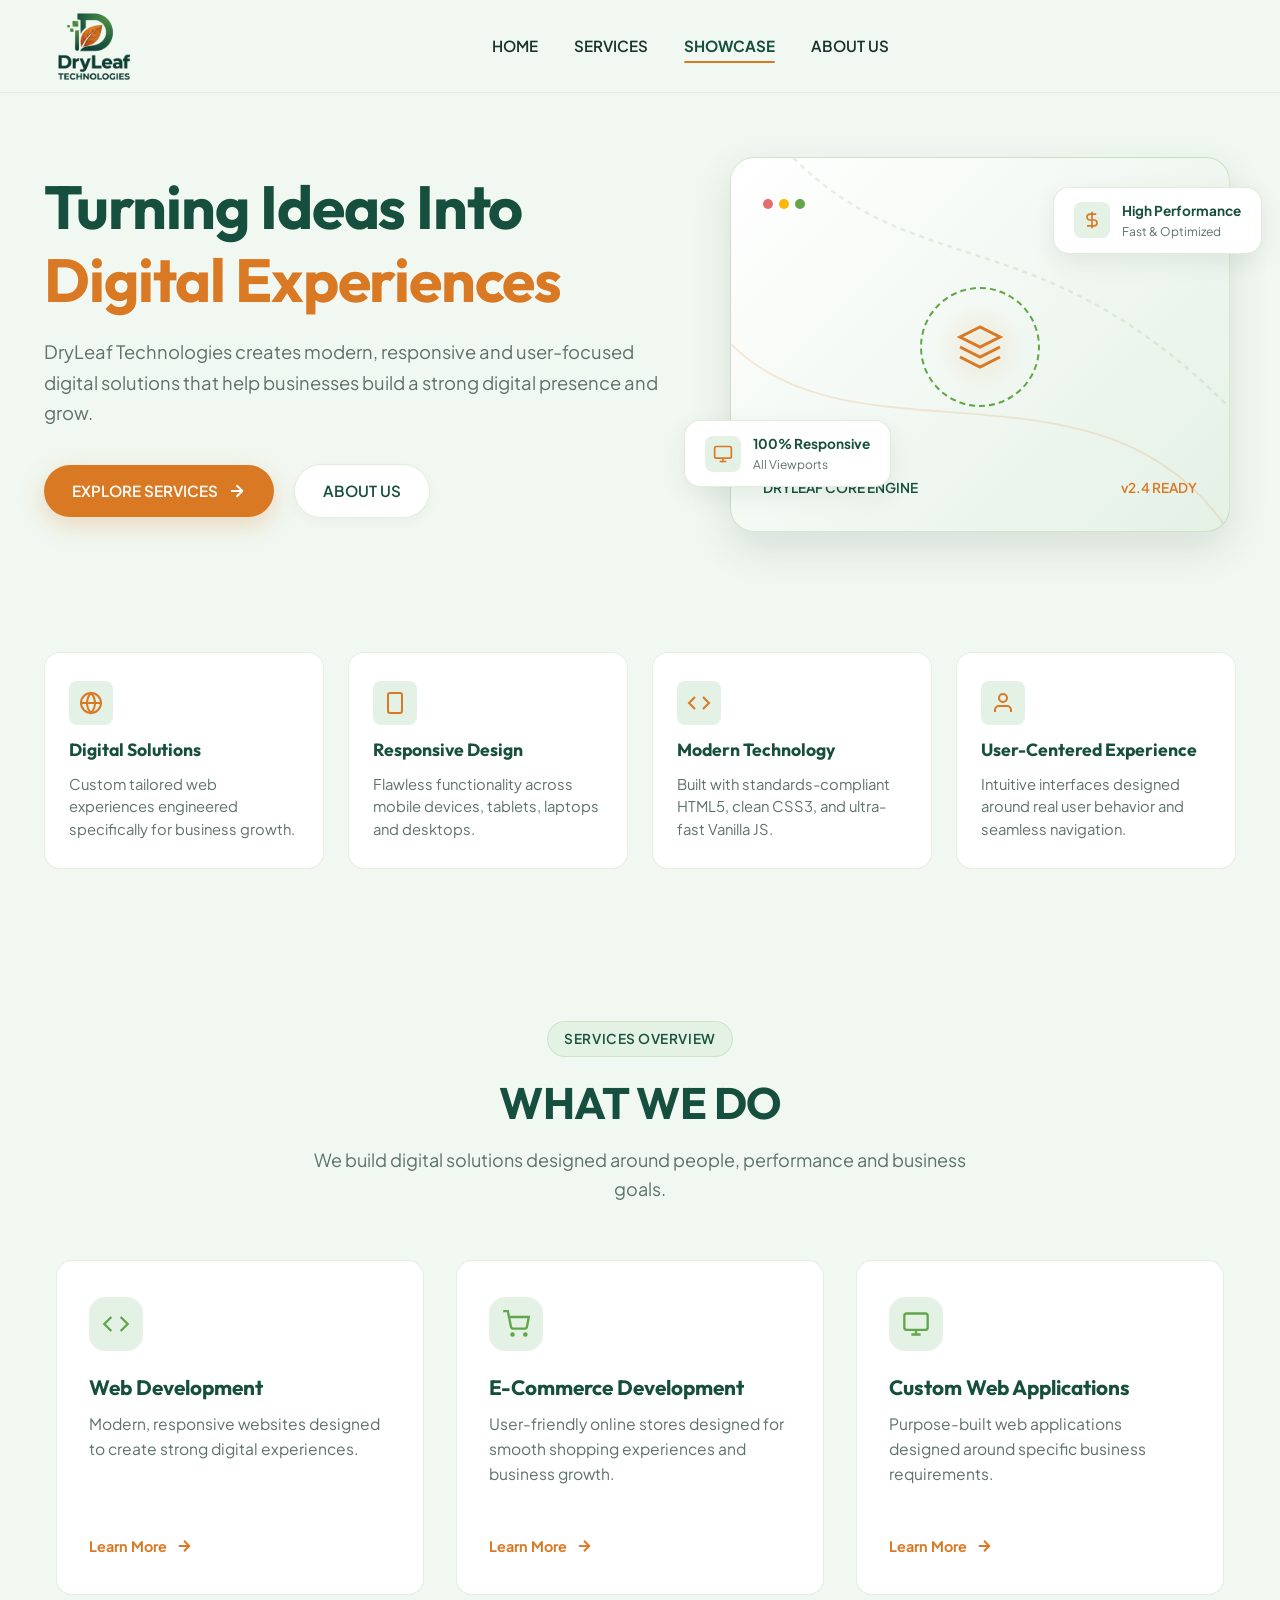
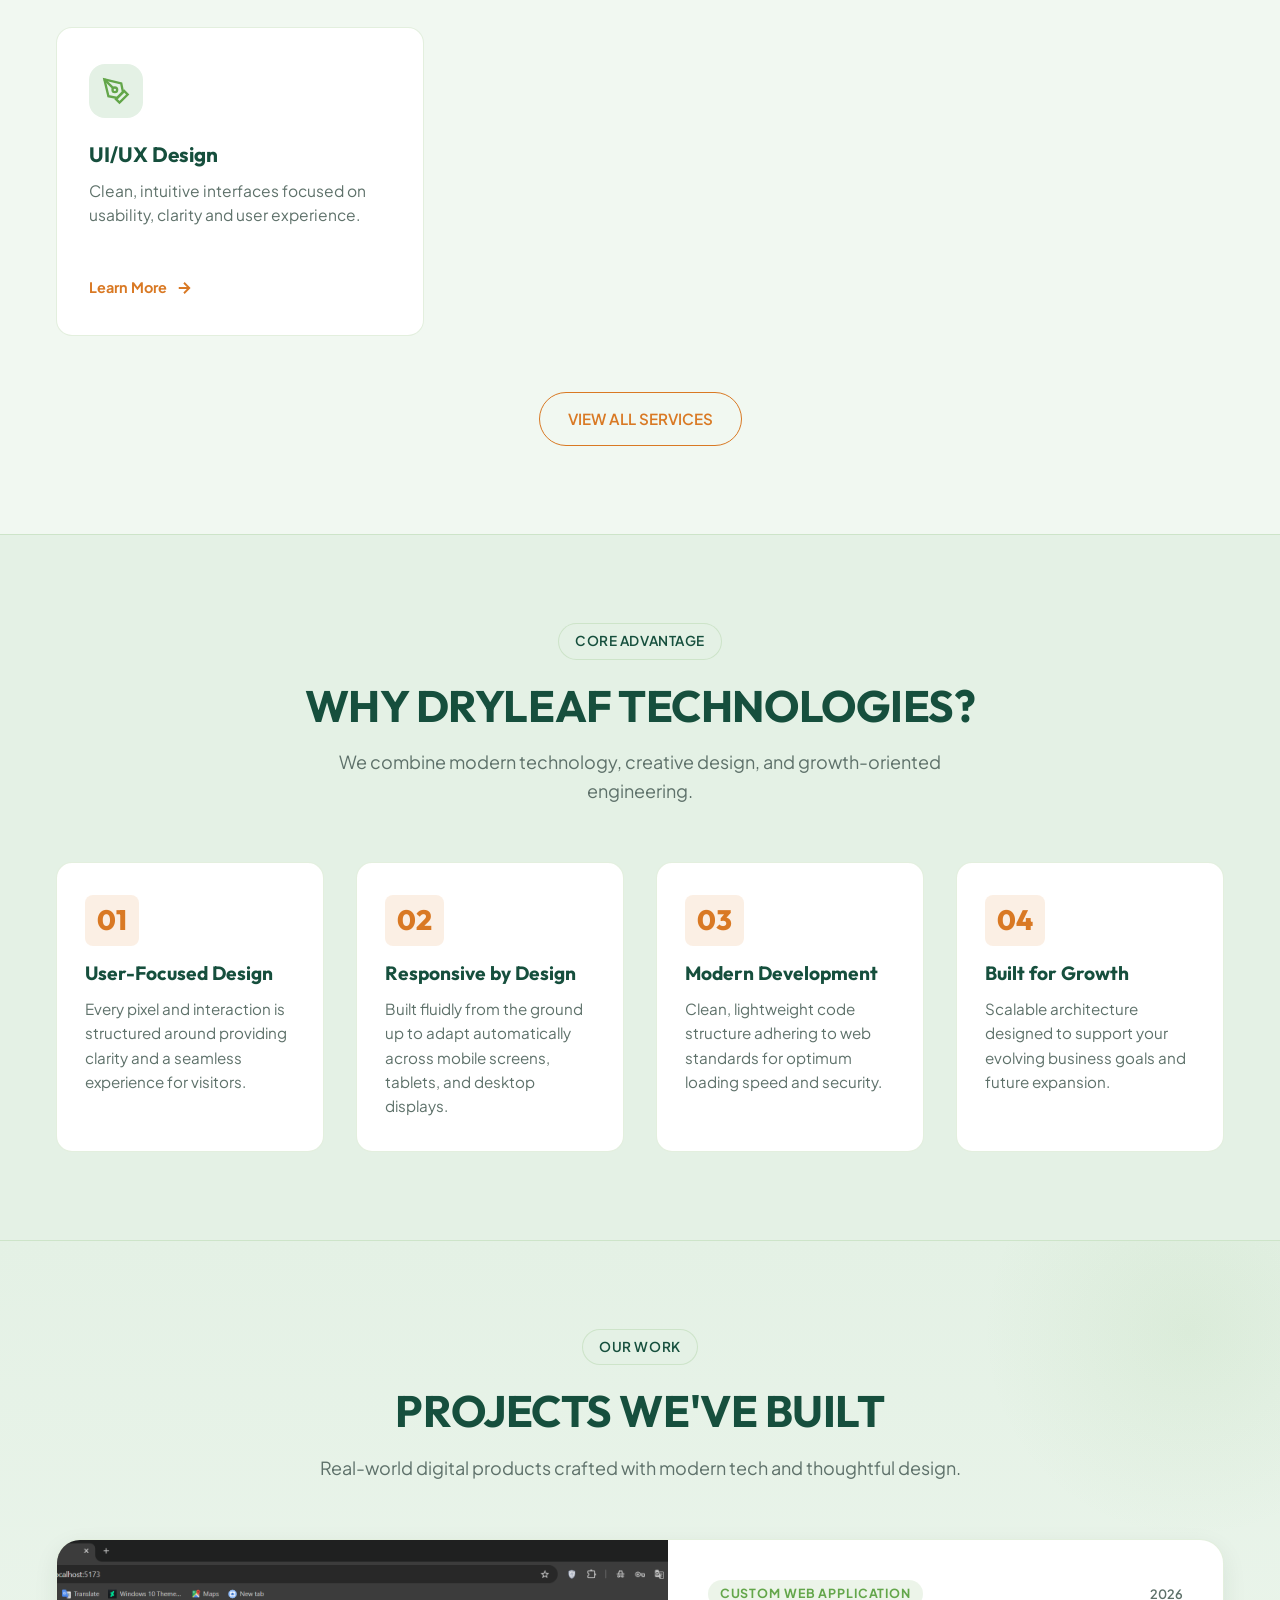
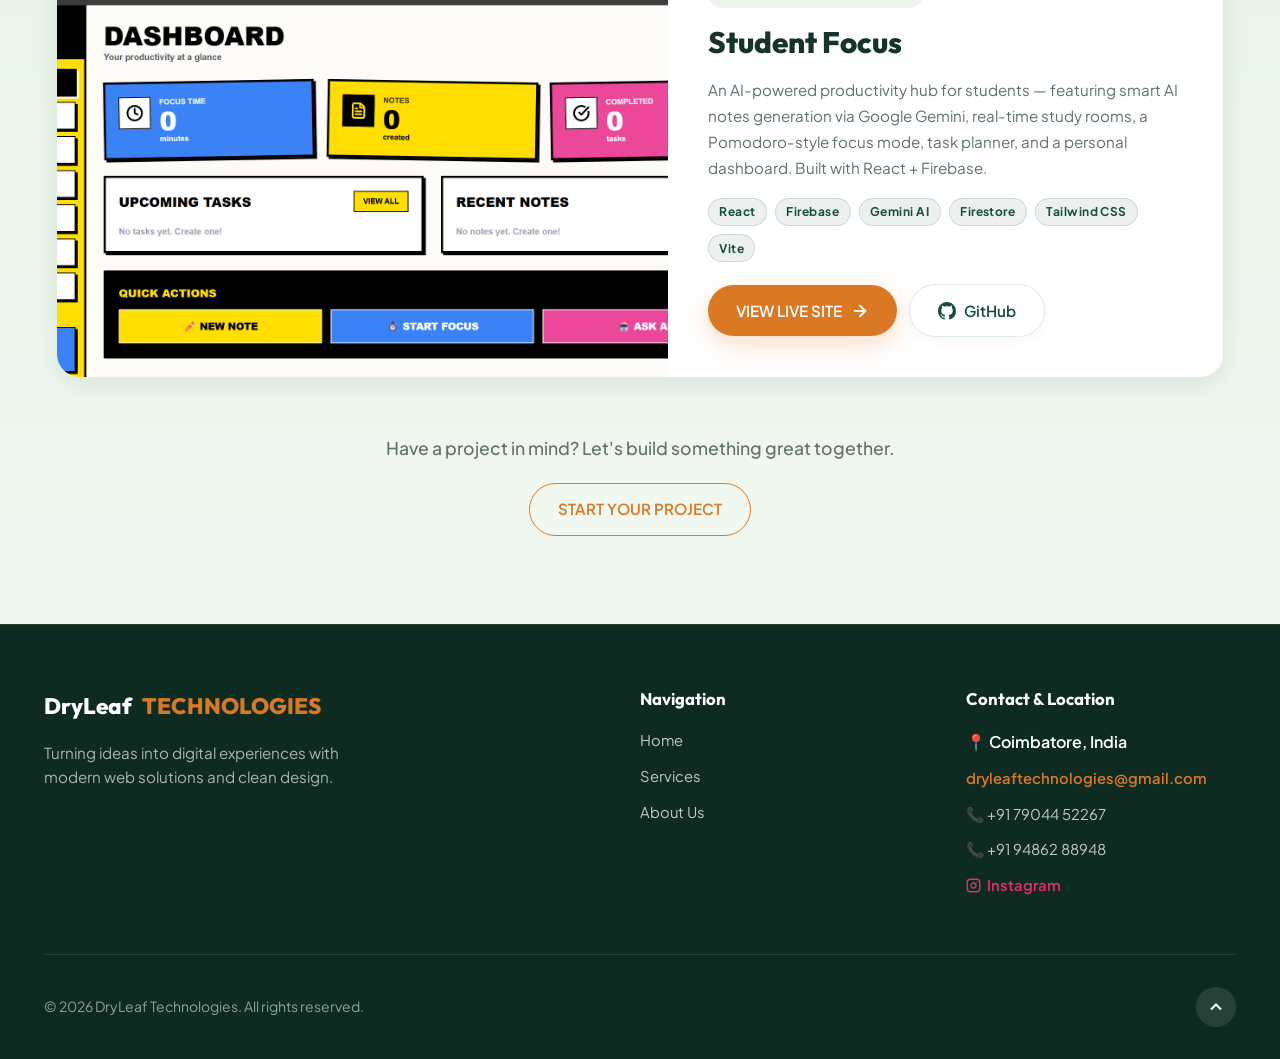
==== commit 433f782b: "feat: add showcase section with Student Focus project" ====
--- a/index.html
+++ b/index.html
@@ -92,6 +92,7 @@
         <ul class="nav-menu">
           <li><a href="index.html" class="nav-link active">HOME</a></li>
           <li><a href="services.html" class="nav-link">SERVICES</a></li>
+          <li><a href="#showcase" class="nav-link">SHOWCASE</a></li>
           <li><a href="about.html" class="nav-link">ABOUT US</a></li>
         </ul>
 
@@ -367,6 +368,99 @@
     </section>
 
 
+    <!-- ==========================================
+         SHOWCASE SECTION – OUR WORK
+         ========================================== -->
+    <section class="showcase-section" id="showcase">
+      <div class="container">
+        <div class="section-header reveal">
+          <div class="badge">Our Work</div>
+          <h2>PROJECTS WE'VE BUILT</h2>
+          <p>Real-world digital products crafted with modern tech and thoughtful design.</p>
+        </div>
+
+        <div class="showcase-grid">
+          <!-- Project Card: Student Focus -->
+          <article class="showcase-card reveal" id="showcase-student-focus">
+            <!-- Project Image -->
+            <div class="showcase-img-wrapper">
+              <img
+                src="assets/images/student-focus-dashboard.png"
+                alt="Student Focus – AI-powered productivity dashboard screenshot"
+                class="showcase-img"
+                loading="lazy"
+              >
+              <div class="showcase-img-overlay">
+                <a
+                  href="https://student-focus-eta.vercel.app/"
+                  target="_blank"
+                  rel="noopener noreferrer"
+                  class="btn btn-primary showcase-live-btn"
+                  aria-label="View Student Focus live demo"
+                >
+                  <svg width="16" height="16" viewBox="0 0 24 24" fill="none" stroke="currentColor" stroke-width="2.5"><path d="M18 13v6a2 2 0 0 1-2 2H5a2 2 0 0 1-2-2V8a2 2 0 0 1 2-2h6"/><polyline points="15 3 21 3 21 9"/><line x1="10" y1="14" x2="21" y2="3"/></svg>
+                  Live Demo
+                </a>
+              </div>
+            </div>
+
+            <!-- Project Info -->
+            <div class="showcase-info">
+              <div class="showcase-meta">
+                <span class="showcase-category">Custom Web Application</span>
+                <span class="showcase-year">2026</span>
+              </div>
+
+              <h3 class="showcase-title">Student Focus</h3>
+              <p class="showcase-desc">
+                An AI-powered productivity hub for students — featuring smart AI notes generation via Google Gemini, real-time study rooms, a Pomodoro-style focus mode, task planner, and a personal dashboard. Built with React + Firebase.
+              </p>
+
+              <!-- Tech Tags -->
+              <div class="showcase-tags">
+                <span class="showcase-tag">React</span>
+                <span class="showcase-tag">Firebase</span>
+                <span class="showcase-tag">Gemini AI</span>
+                <span class="showcase-tag">Firestore</span>
+                <span class="showcase-tag">Tailwind CSS</span>
+                <span class="showcase-tag">Vite</span>
+              </div>
+
+              <!-- Actions -->
+              <div class="showcase-actions">
+                <a
+                  href="https://student-focus-eta.vercel.app/"
+                  target="_blank"
+                  rel="noopener noreferrer"
+                  class="btn btn-primary"
+                  aria-label="Visit Student Focus live site"
+                >
+                  VIEW LIVE SITE
+                  <svg class="btn-icon" viewBox="0 0 24 24" fill="none" stroke="currentColor" stroke-width="2.5" stroke-linecap="round" stroke-linejoin="round"><line x1="5" y1="12" x2="19" y2="12"></line><polyline points="12 5 19 12 12 19"></polyline></svg>
+                </a>
+                <a
+                  href="https://github.com/SanjaiPS-tech/Student-Focus"
+                  target="_blank"
+                  rel="noopener noreferrer"
+                  class="btn btn-secondary showcase-github-btn"
+                  aria-label="View Student Focus source code on GitHub"
+                >
+                  <svg width="18" height="18" viewBox="0 0 24 24" fill="currentColor"><path d="M12 0C5.37 0 0 5.37 0 12c0 5.31 3.435 9.795 8.205 11.385.6.105.825-.255.825-.57 0-.285-.015-1.23-.015-2.235-3.015.555-3.795-.735-4.035-1.41-.135-.345-.72-1.41-1.23-1.695-.42-.225-1.02-.78-.015-.795.945-.015 1.62.87 1.845 1.23 1.08 1.815 2.805 1.305 3.495.99.105-.78.42-1.305.765-1.605-2.67-.3-5.46-1.335-5.46-5.925 0-1.305.465-2.385 1.23-3.225-.12-.3-.54-1.53.12-3.18 0 0 1.005-.315 3.3 1.23.96-.27 1.98-.405 3-.405s2.04.135 3 .405c2.295-1.56 3.3-1.23 3.3-1.23.66 1.65.24 2.88.12 3.18.765.84 1.23 1.905 1.23 3.225 0 4.605-2.805 5.625-5.475 5.925.435.375.81 1.095.81 2.22 0 1.605-.015 2.895-.015 3.3 0 .315.225.69.825.57A12.02 12.02 0 0 0 24 12c0-6.63-5.37-12-12-12z"/></svg>
+                  GitHub
+                </a>
+              </div>
+            </div>
+          </article>
+        </div>
+
+        <!-- CTA to get in touch -->
+        <div class="showcase-cta reveal">
+          <p>Have a project in mind? Let's build something great together.</p>
+          <a href="services.html" class="btn btn-outline">START YOUR PROJECT</a>
+        </div>
+      </div>
+    </section>
+
   </main>
 
   <!-- ==========================================
--- a/css/style.css
+++ b/css/style.css
@@ -1555,4 +1555,278 @@
   opacity: 0.8;
   transform: translateY(-1px);
   text-decoration: underline;
+}
+
+/* ==========================================================================
+   SHOWCASE SECTION – OUR WORK
+   ========================================================================== */
+
+/* --------------------------------------------------------------------------
+   Section Wrapper
+   -------------------------------------------------------------------------- */
+.showcase-section {
+  padding: var(--section-padding-desktop);
+  background: linear-gradient(180deg, var(--bg-soft) 0%, var(--bg-dominant) 100%);
+  position: relative;
+  overflow: hidden;
+}
+
+.showcase-section::before {
+  content: '';
+  position: absolute;
+  top: -120px;
+  right: -120px;
+  width: 420px;
+  height: 420px;
+  border-radius: 50%;
+  background: radial-gradient(circle, rgba(99,166,74,0.08) 0%, transparent 70%);
+  pointer-events: none;
+}
+
+/* --------------------------------------------------------------------------
+   Showcase Grid (can add more cards later)
+   -------------------------------------------------------------------------- */
+.showcase-grid {
+  display: grid;
+  grid-template-columns: 1fr;
+  gap: 3rem;
+  margin-top: 3rem;
+}
+
+/* --------------------------------------------------------------------------
+   Showcase Card
+   -------------------------------------------------------------------------- */
+.showcase-card {
+  background: var(--bg-card);
+  border-radius: var(--radius-lg);
+  overflow: hidden;
+  box-shadow: var(--shadow-md);
+  border: 1px solid var(--border-light);
+  display: grid;
+  grid-template-columns: 1.1fr 1fr;
+  gap: 0;
+  transition: box-shadow var(--transition-smooth), transform var(--transition-smooth);
+}
+
+.showcase-card:hover {
+  box-shadow: var(--shadow-lg);
+  transform: translateY(-4px);
+}
+
+/* --------------------------------------------------------------------------
+   Image Side
+   -------------------------------------------------------------------------- */
+.showcase-img-wrapper {
+  position: relative;
+  overflow: hidden;
+  min-height: 320px;
+  background: var(--bg-soft);
+}
+
+.showcase-img {
+  width: 100%;
+  height: 100%;
+  object-fit: cover;
+  object-position: top center;
+  display: block;
+  transition: transform 0.55s cubic-bezier(0.16, 1, 0.3, 1);
+}
+
+.showcase-card:hover .showcase-img {
+  transform: scale(1.04);
+}
+
+/* Overlay that appears on hover with CTA */
+.showcase-img-overlay {
+  position: absolute;
+  inset: 0;
+  background: rgba(22, 79, 61, 0.72);
+  backdrop-filter: blur(3px);
+  display: flex;
+  align-items: center;
+  justify-content: center;
+  opacity: 0;
+  transition: opacity var(--transition-smooth);
+}
+
+.showcase-card:hover .showcase-img-overlay {
+  opacity: 1;
+}
+
+.showcase-live-btn {
+  display: inline-flex;
+  align-items: center;
+  gap: 0.5rem;
+  transform: translateY(12px);
+  transition: opacity var(--transition-smooth), transform var(--transition-smooth);
+  opacity: 0;
+}
+
+.showcase-card:hover .showcase-live-btn {
+  opacity: 1;
+  transform: translateY(0);
+}
+
+/* --------------------------------------------------------------------------
+   Info Side
+   -------------------------------------------------------------------------- */
+.showcase-info {
+  padding: 2.5rem;
+  display: flex;
+  flex-direction: column;
+  justify-content: center;
+  gap: 1.1rem;
+}
+
+/* Meta row */
+.showcase-meta {
+  display: flex;
+  align-items: center;
+  justify-content: space-between;
+  gap: 0.75rem;
+}
+
+.showcase-category {
+  font-size: 0.78rem;
+  font-weight: 700;
+  letter-spacing: 0.07em;
+  text-transform: uppercase;
+  color: var(--color-leaf-green);
+  background: rgba(99, 166, 74, 0.12);
+  padding: 0.25rem 0.75rem;
+  border-radius: var(--radius-full);
+}
+
+.showcase-year {
+  font-size: 0.8rem;
+  font-weight: 600;
+  color: var(--text-muted);
+}
+
+/* Title & description */
+.showcase-title {
+  font-family: var(--font-display);
+  font-size: 1.85rem;
+  font-weight: 800;
+  color: var(--text-dark);
+  line-height: 1.15;
+  margin: 0;
+}
+
+.showcase-desc {
+  font-size: 0.95rem;
+  color: var(--text-muted);
+  line-height: 1.7;
+  margin: 0;
+}
+
+/* --------------------------------------------------------------------------
+   Tech Tags
+   -------------------------------------------------------------------------- */
+.showcase-tags {
+  display: flex;
+  flex-wrap: wrap;
+  gap: 0.5rem;
+}
+
+.showcase-tag {
+  font-size: 0.75rem;
+  font-weight: 700;
+  letter-spacing: 0.04em;
+  color: var(--color-forest-green);
+  background: rgba(22, 79, 61, 0.08);
+  border: 1px solid rgba(22, 79, 61, 0.15);
+  padding: 0.22rem 0.65rem;
+  border-radius: var(--radius-full);
+  transition: background var(--transition-fast), color var(--transition-fast);
+}
+
+.showcase-tag:hover {
+  background: var(--color-forest-green);
+  color: #fff;
+}
+
+/* --------------------------------------------------------------------------
+   Action Buttons
+   -------------------------------------------------------------------------- */
+.showcase-actions {
+  display: flex;
+  align-items: center;
+  gap: 0.75rem;
+  flex-wrap: wrap;
+  margin-top: 0.25rem;
+}
+
+.showcase-github-btn {
+  display: inline-flex;
+  align-items: center;
+  gap: 0.5rem;
+}
+
+/* --------------------------------------------------------------------------
+   Bottom CTA
+   -------------------------------------------------------------------------- */
+.showcase-cta {
+  margin-top: 3.5rem;
+  text-align: center;
+  display: flex;
+  flex-direction: column;
+  align-items: center;
+  gap: 1.25rem;
+}
+
+.showcase-cta p {
+  font-size: 1.1rem;
+  color: var(--text-muted);
+  font-weight: 500;
+}
+
+/* --------------------------------------------------------------------------
+   Responsive – Tablet
+   -------------------------------------------------------------------------- */
+@media (max-width: 900px) {
+  .showcase-card {
+    grid-template-columns: 1fr;
+  }
+
+  .showcase-img-wrapper {
+    min-height: 240px;
+  }
+
+  .showcase-img-overlay {
+    opacity: 1;
+    background: rgba(22, 79, 61, 0.45);
+  }
+
+  .showcase-live-btn {
+    opacity: 1;
+    transform: translateY(0);
+  }
+}
+
+/* --------------------------------------------------------------------------
+   Responsive – Mobile
+   -------------------------------------------------------------------------- */
+@media (max-width: 600px) {
+  .showcase-section {
+    padding: var(--section-padding-mobile);
+  }
+
+  .showcase-info {
+    padding: 1.75rem 1.25rem;
+  }
+
+  .showcase-title {
+    font-size: 1.45rem;
+  }
+
+  .showcase-actions {
+    flex-direction: column;
+    align-items: stretch;
+  }
+
+  .showcase-actions .btn {
+    text-align: center;
+    justify-content: center;
+  }
 }
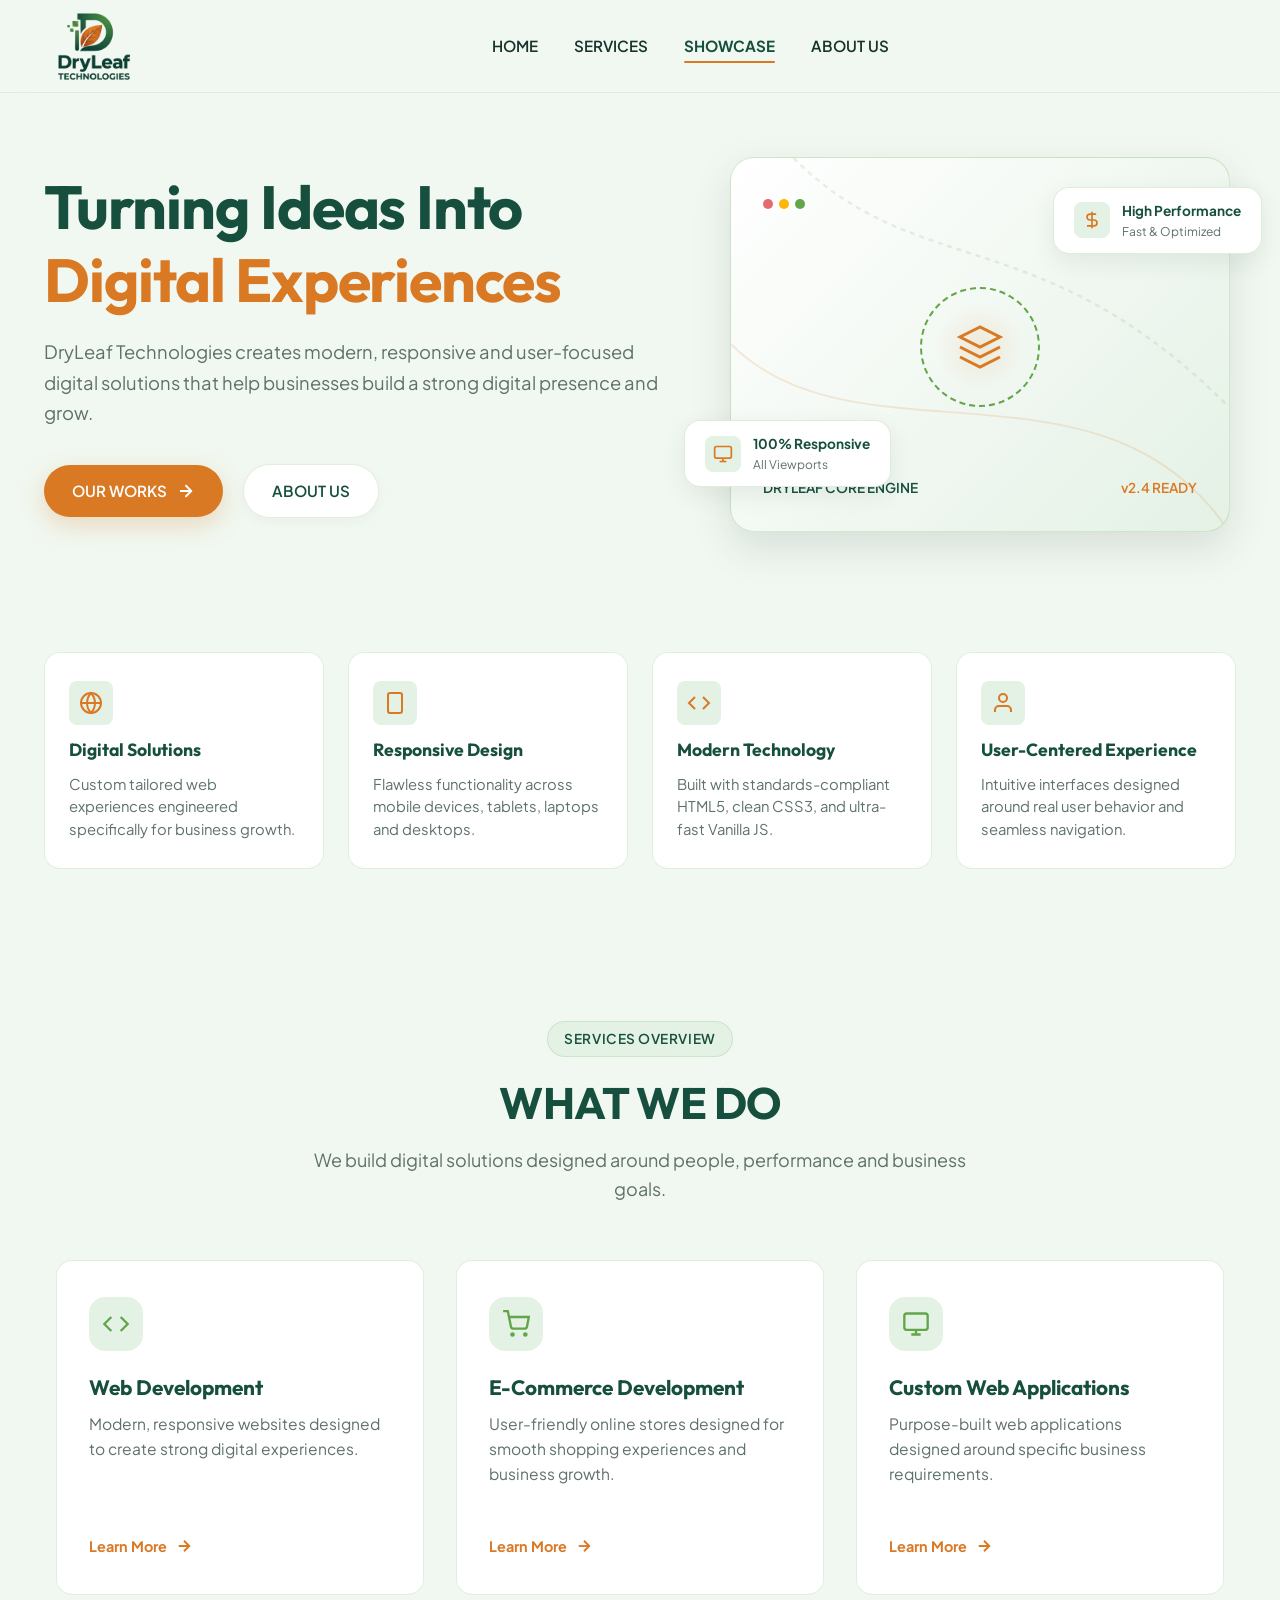
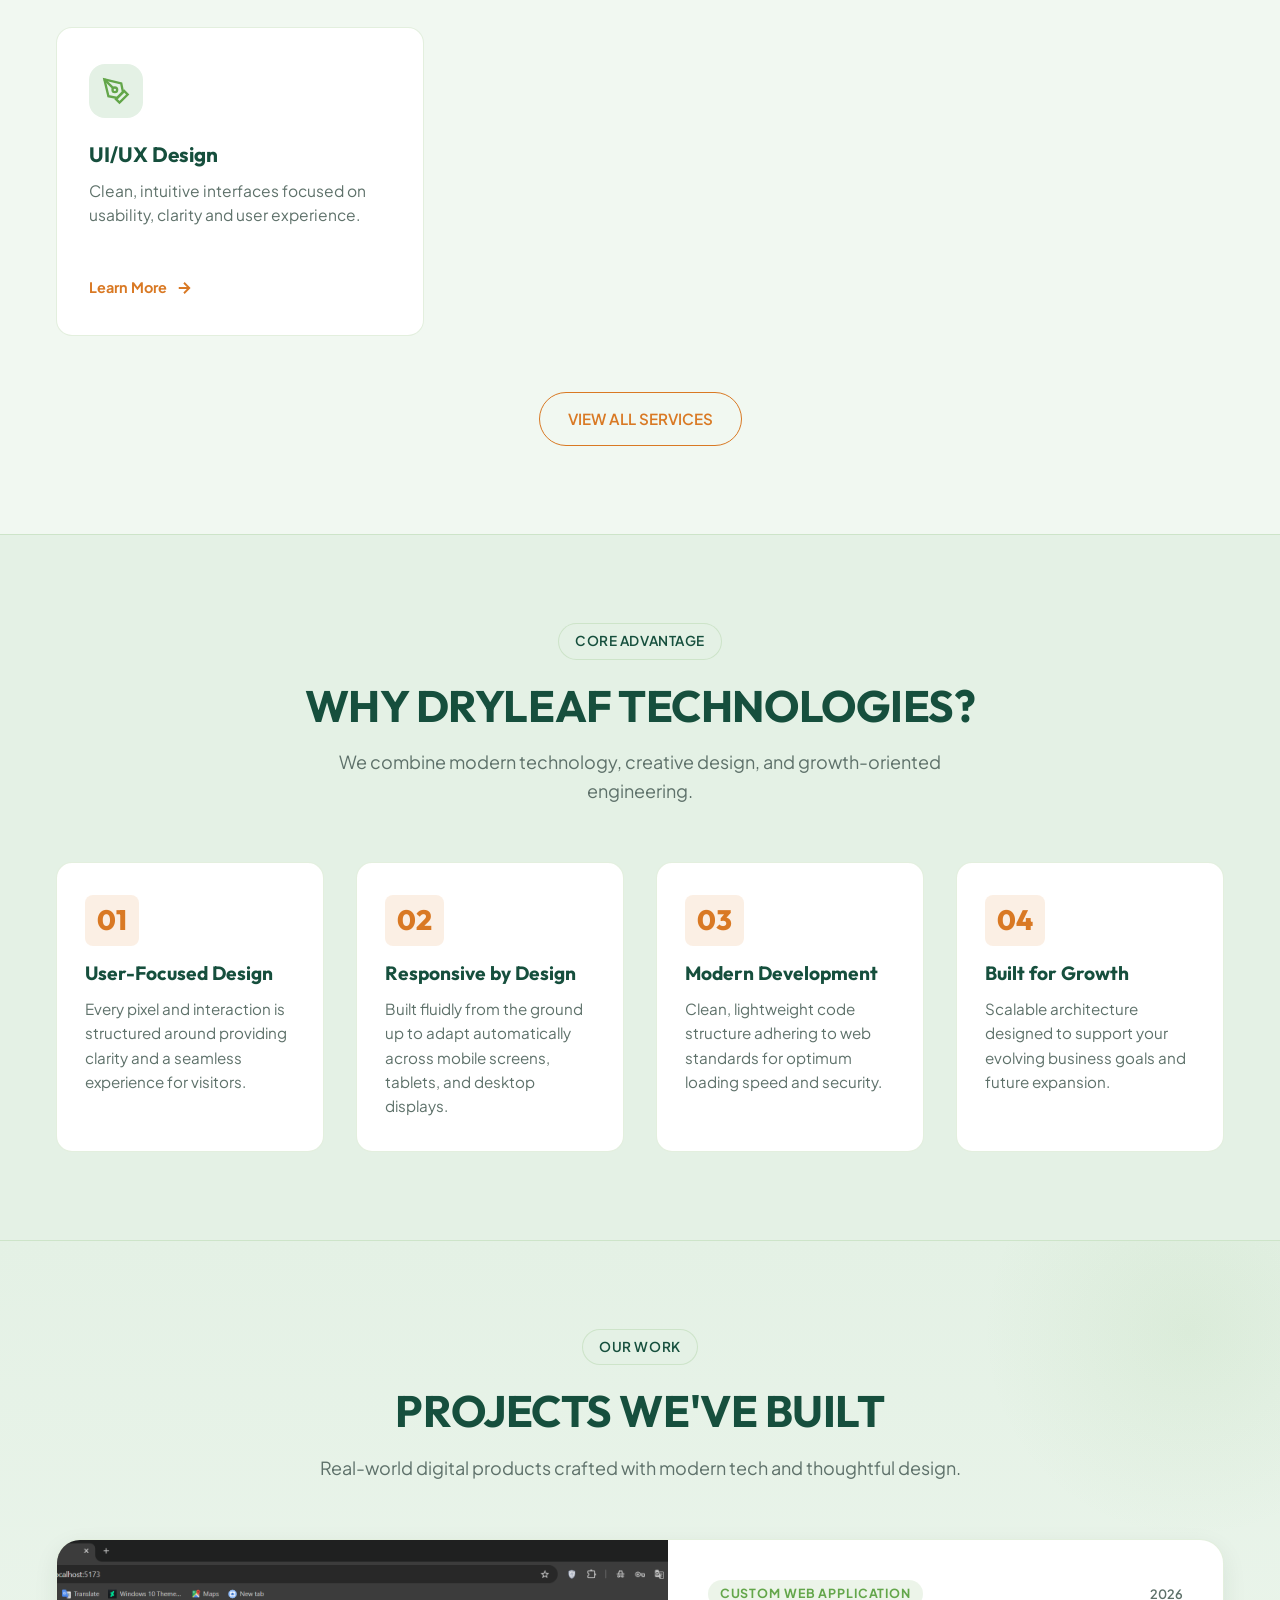
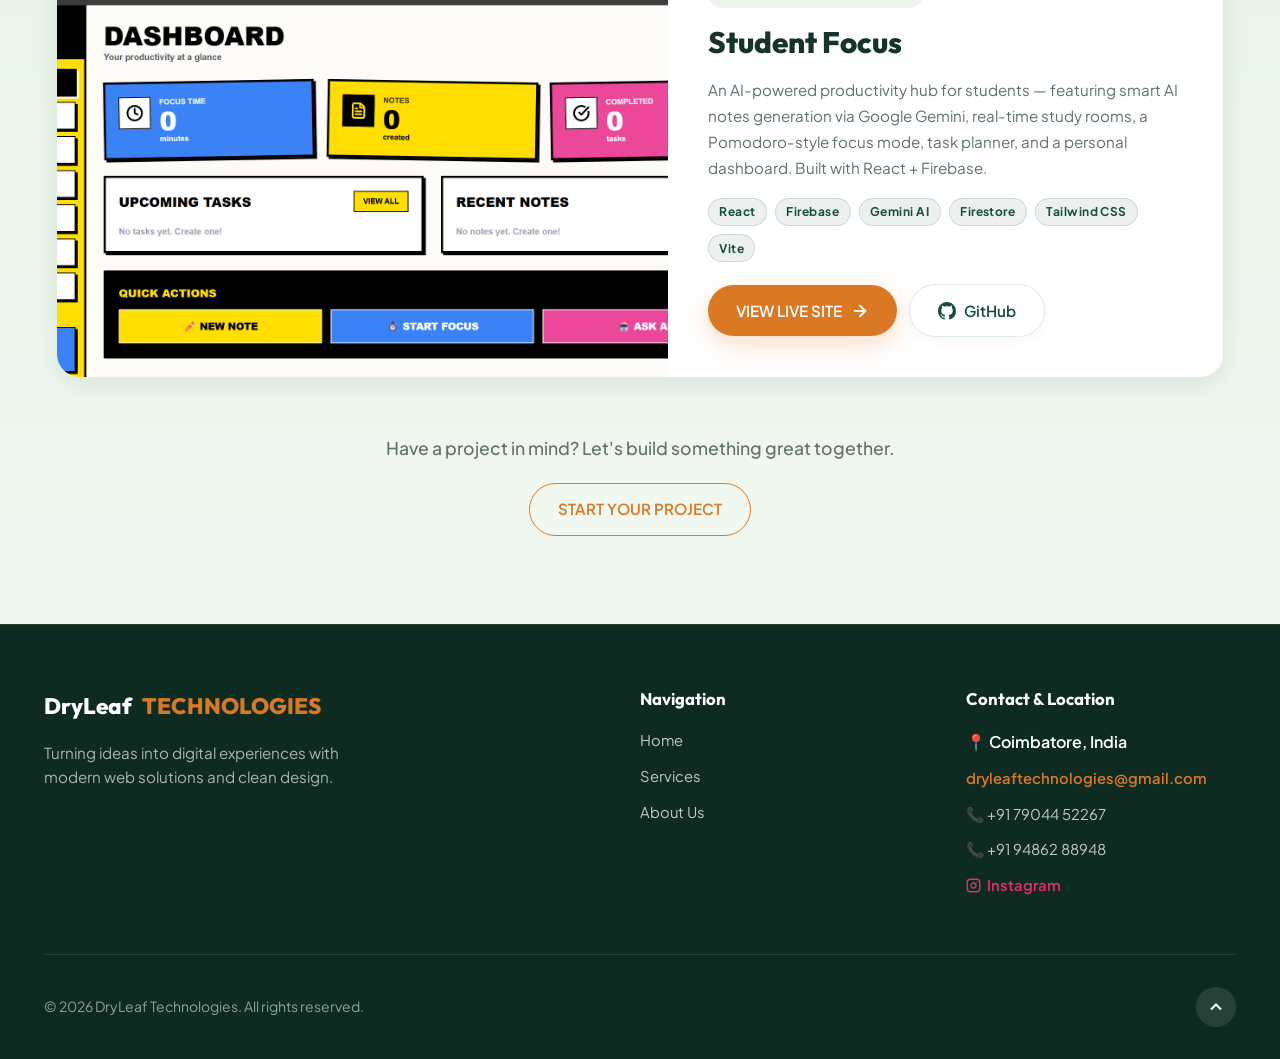
==== commit cd178432: "Modified Explore services into OUR WORKS" ====
--- a/index.html
+++ b/index.html
@@ -132,8 +132,8 @@
             </p>
             
             <div class="hero-cta-group">
-              <a href="services.html" class="btn btn-primary">
-                EXPLORE SERVICES
+              <a href="#showcase" class="btn btn-primary">
+                OUR WORKS
                 <svg class="btn-icon" viewBox="0 0 24 24" fill="none" stroke="currentColor" stroke-width="2.5" stroke-linecap="round" stroke-linejoin="round"><line x1="5" y1="12" x2="19" y2="12"></line><polyline points="12 5 19 12 12 19"></polyline></svg>
               </a>
               <a href="about.html" class="btn btn-secondary">ABOUT US</a>
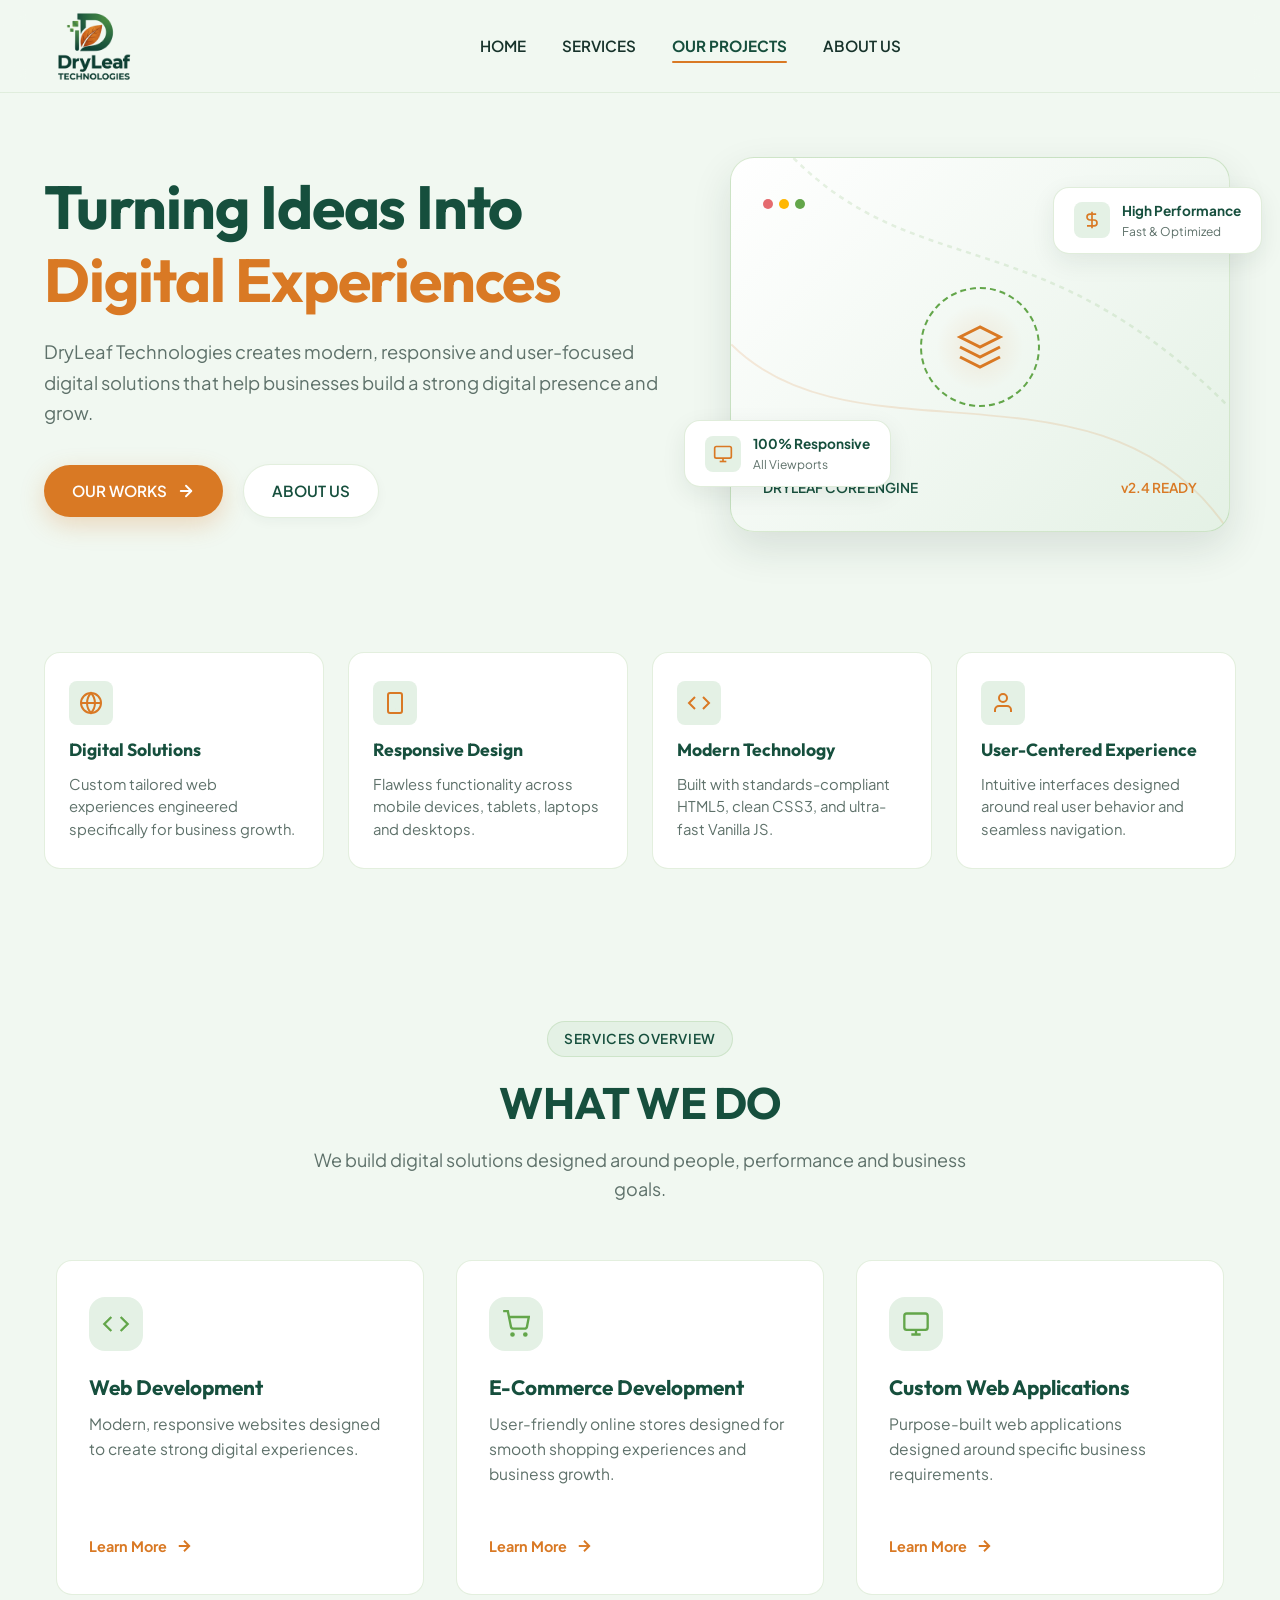
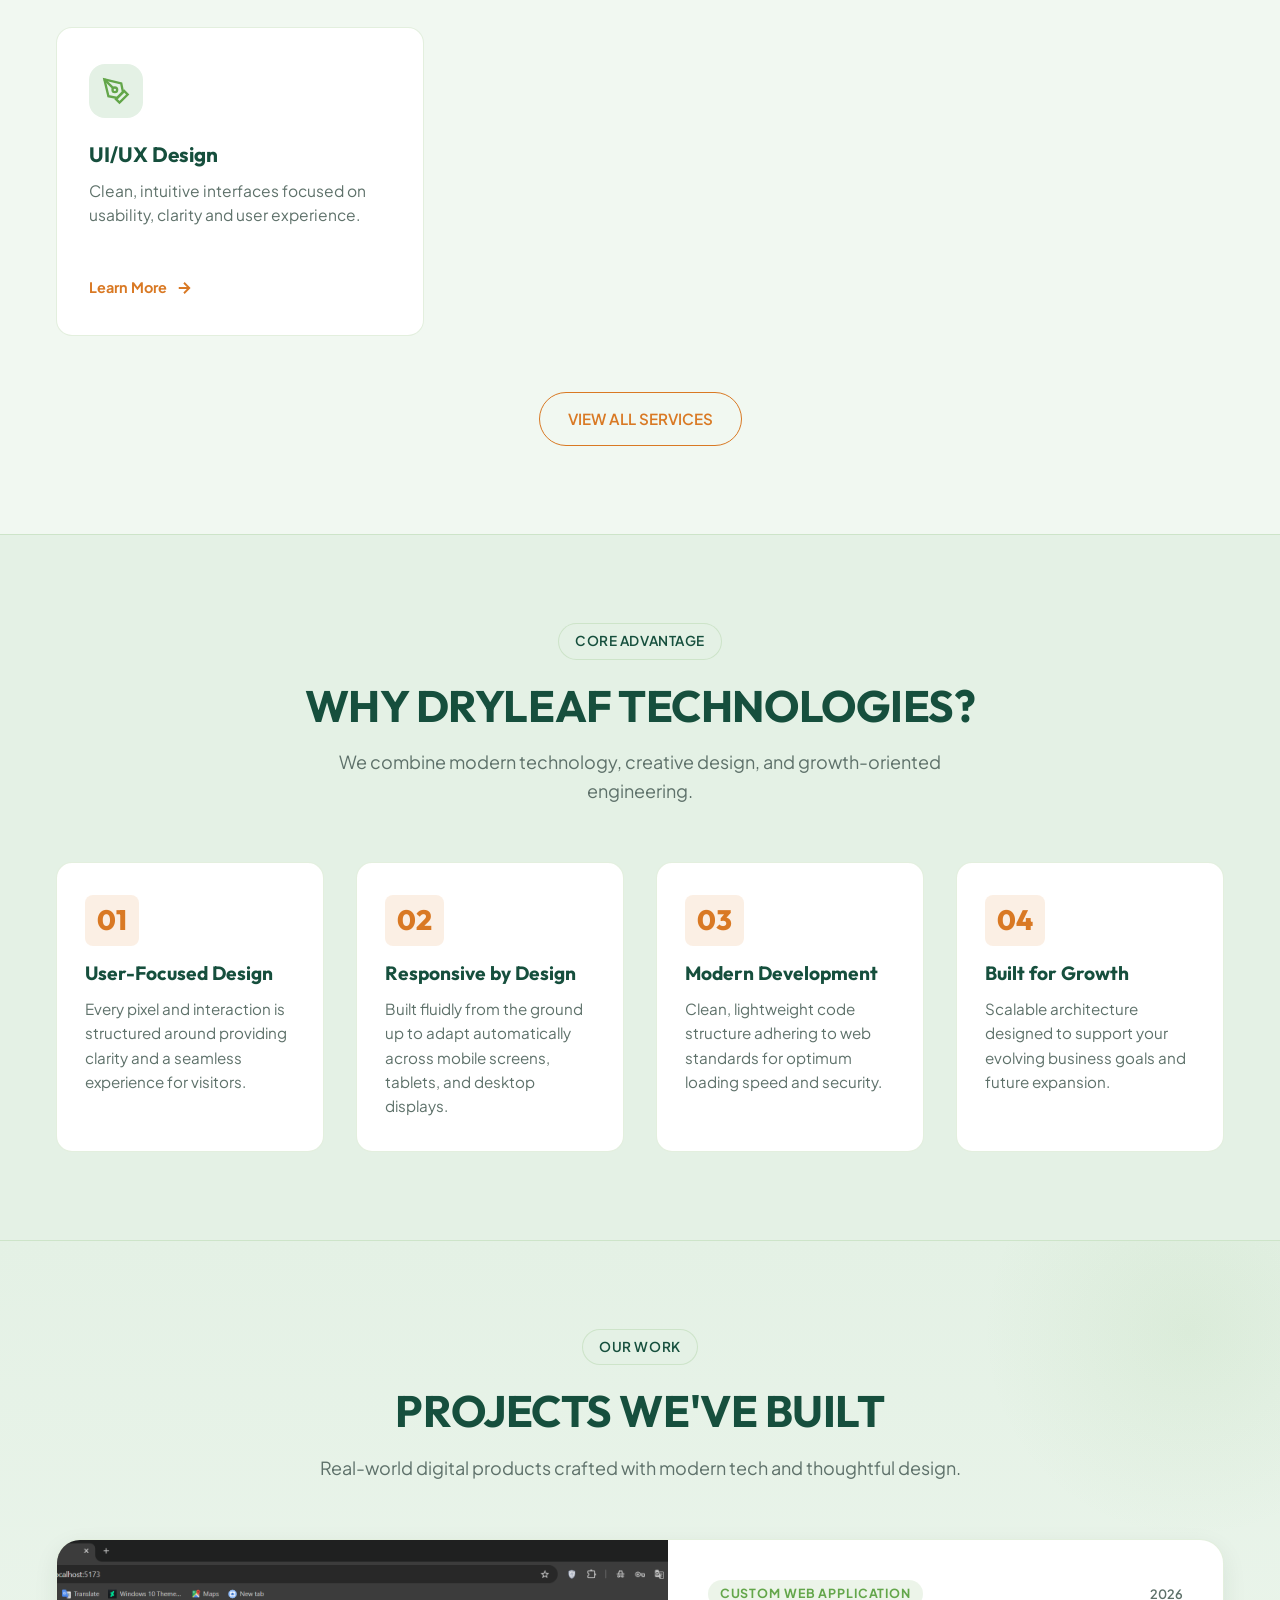
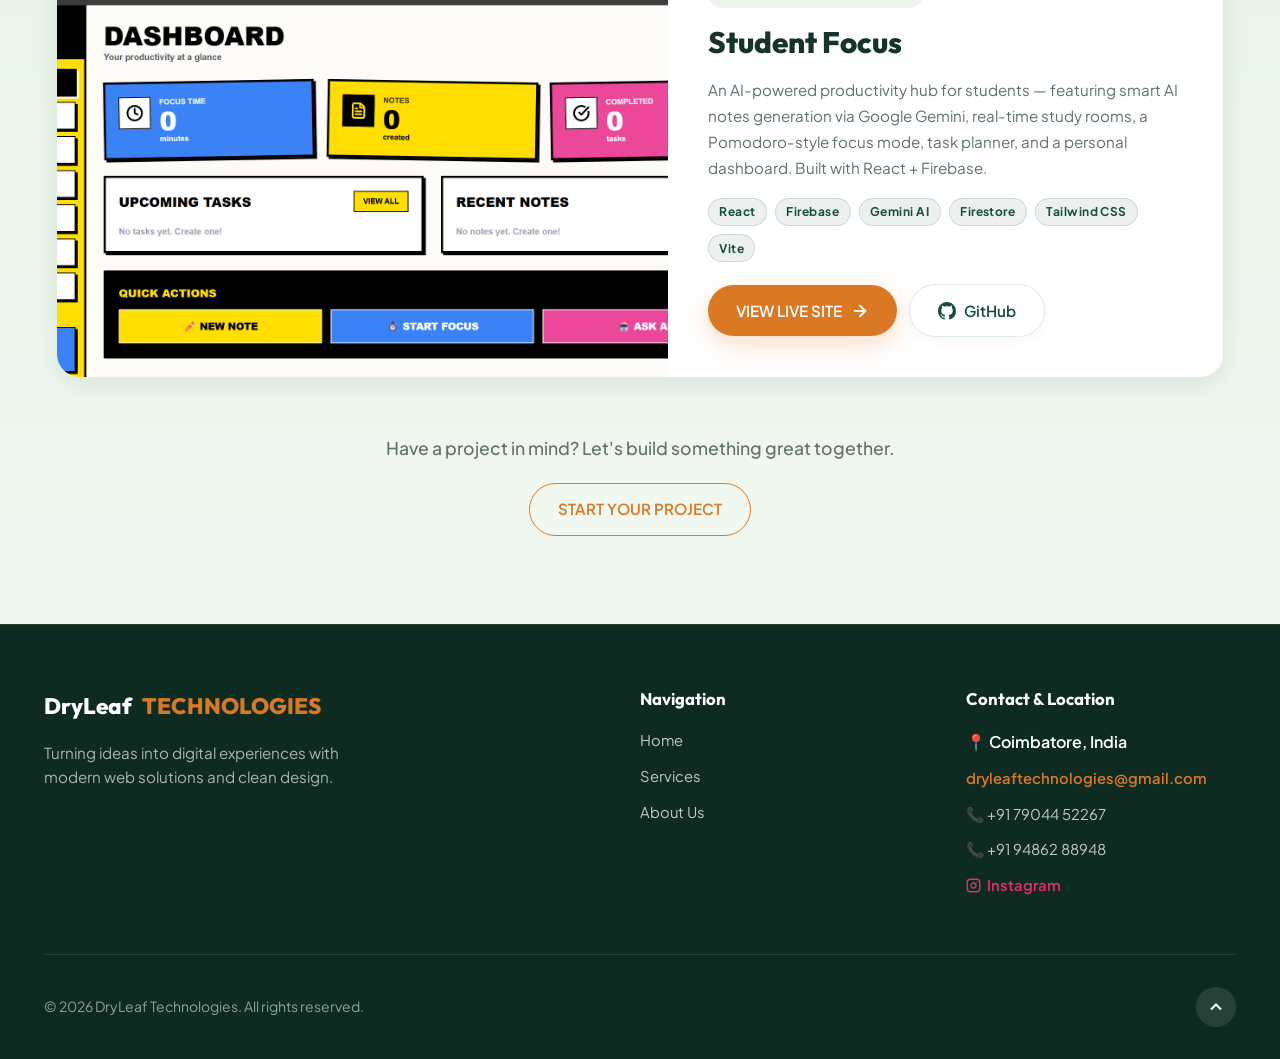
==== commit ee2f65a4: "Modified SHOWCASE to OUR PROJECTS" ====
--- a/index.html
+++ b/index.html
@@ -92,7 +92,7 @@
         <ul class="nav-menu">
           <li><a href="index.html" class="nav-link active">HOME</a></li>
           <li><a href="services.html" class="nav-link">SERVICES</a></li>
-          <li><a href="#showcase" class="nav-link">SHOWCASE</a></li>
+          <li><a href="#showcase" class="nav-link">OUR PROJECTS</a></li>
           <li><a href="about.html" class="nav-link">ABOUT US</a></li>
         </ul>
 
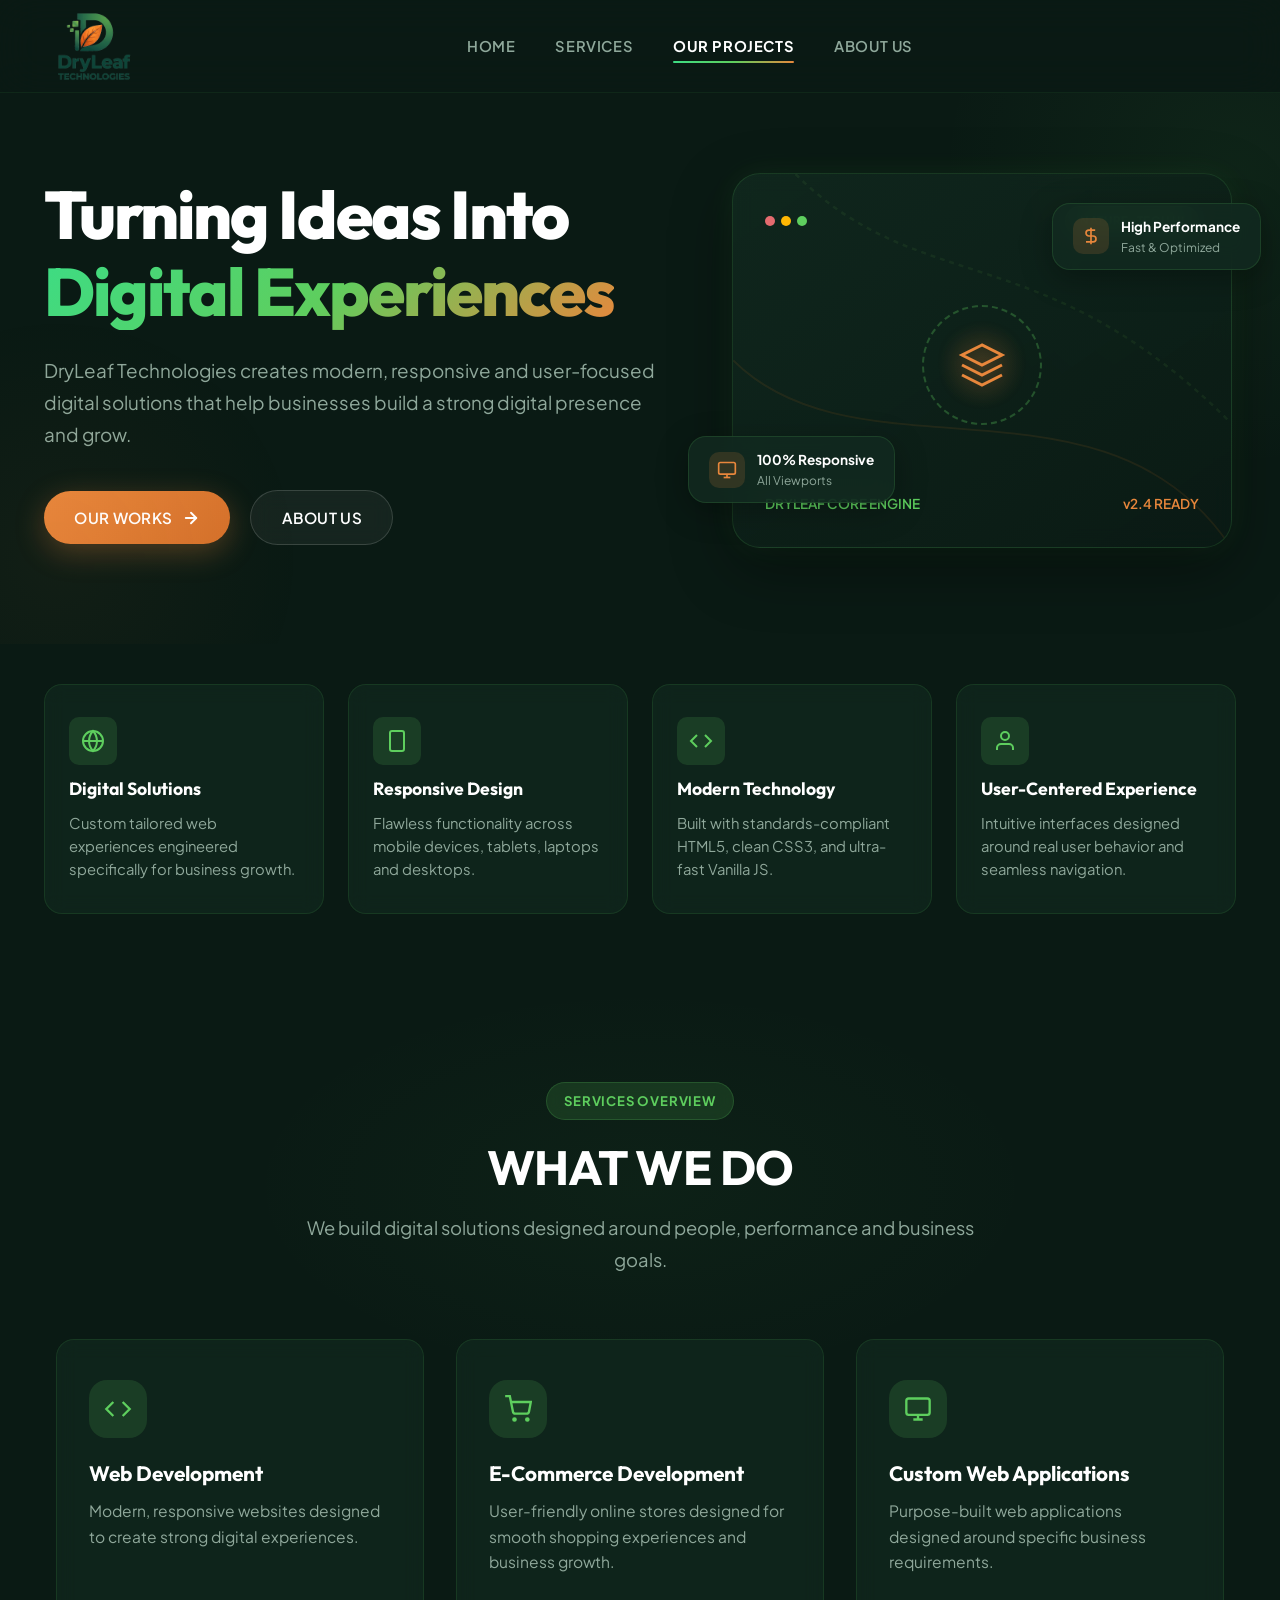
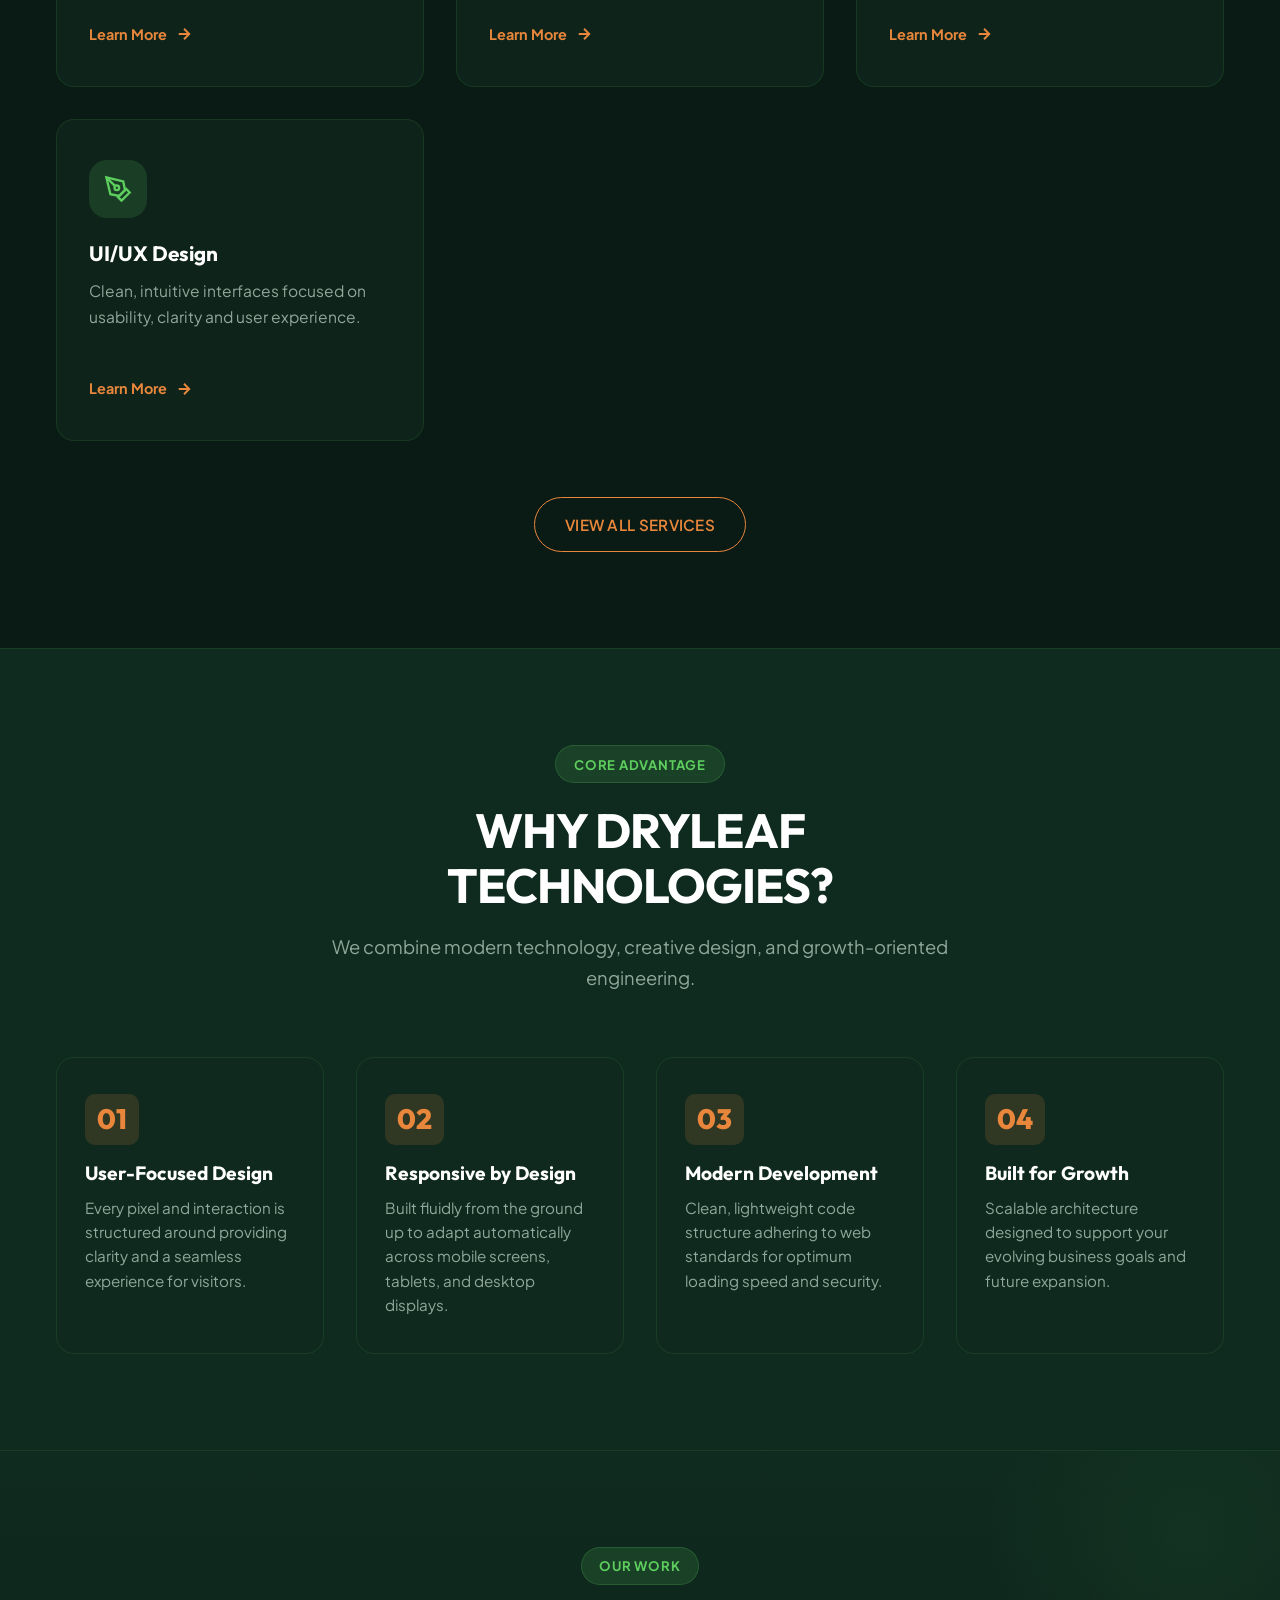
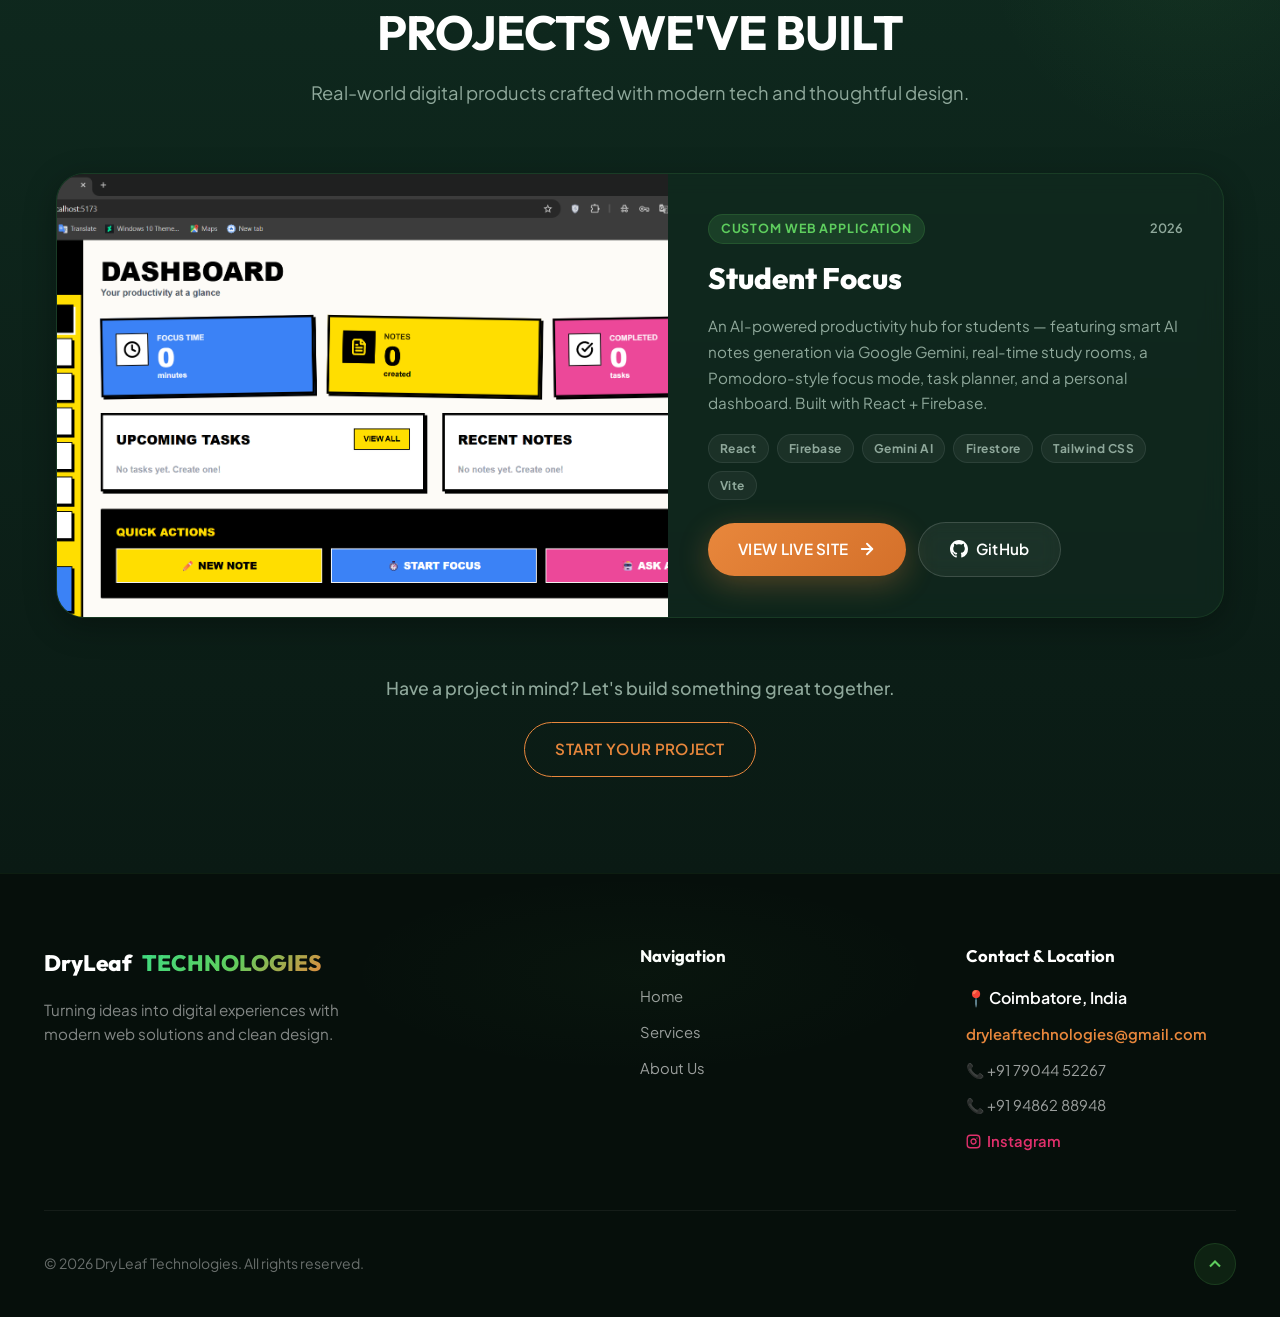
==== commit aaac2919: "UI Redesign: Premium dark mode with glassmorphism, gradient accents, and refined animations" ====
--- a/index.html
+++ b/index.html
@@ -190,7 +190,7 @@
                 </div>
               </div>
 
-              <div style="display: flex; justify-content: space-between; align-items: center; font-size: 0.85rem; font-weight: 600; color: var(--color-forest-green);">
+              <div style="display: flex; justify-content: space-between; align-items: center; font-size: 0.85rem; font-weight: 600; color: var(--color-leaf-green);">
                 <span>DRYLEAF CORE ENGINE</span>
                 <span style="color: var(--color-dry-orange);">v2.4 READY</span>
               </div>
--- a/css/style.css
+++ b/css/style.css
@@ -1,55 +1,63 @@
 /* ==========================================================================
    DryLeaf Technologies - Master Stylesheet
-   Theme: Light Nature-Tech Aesthetic
-   Color System: Very Light Green, White, Dry Leaf Orange, Forest Green
+   Theme: Premium Dark Nature-Tech Aesthetic
+   Color System: Deep Forest Dark, Glowing Leaf Green, Warm Dry Orange
    ========================================================================== */
 
 /* --------------------------------------------------------------------------
    1. CSS Custom Properties (Design Tokens)
    -------------------------------------------------------------------------- */
 :root {
-  /* Color Palette */
-  --bg-dominant: #F1F8F1;
-  --bg-soft: #E4F1E5;
-  --bg-card: #FFFFFF;
-  --bg-dark-accent: #164F3D;
-
-  --color-leaf-green: #63A64A;
-  --color-dry-orange: #D97924;
-  --color-dry-orange-hover: #C06416;
-  --color-dry-orange-light: rgba(217, 121, 36, 0.12);
-  --color-forest-green: #164F3D;
-  --color-forest-green-muted: rgba(22, 79, 61, 0.7);
-
-  --text-dark: #17332B;
-  --text-muted: #5E716A;
+  /* Color Palette — Dark Mode */
+  --bg-dominant: #0A1A14;
+  --bg-soft: #0F2A1F;
+  --bg-card: rgba(18, 42, 32, 0.65);
+  --bg-card-solid: #122A20;
+  --bg-dark-accent: #071210;
+
+  --color-leaf-green: #5ECE5E;
+  --color-leaf-green-dim: rgba(94, 206, 94, 0.15);
+  --color-dry-orange: #E8873C;
+  --color-dry-orange-hover: #D4702A;
+  --color-dry-orange-light: rgba(232, 135, 60, 0.15);
+  --color-forest-green: #3DDC84;
+  --color-forest-green-muted: rgba(61, 220, 132, 0.6);
+
+  --text-dark: #E8F0EC;
+  --text-muted: #8FA89B;
   --text-light: #FFFFFF;
 
-  --border-light: rgba(99, 166, 74, 0.18);
-  --border-focus: #D97924;
+  --border-light: rgba(94, 206, 94, 0.12);
+  --border-focus: #E8873C;
+
+  /* Gradient Accents */
+  --gradient-primary: linear-gradient(135deg, #3DDC84 0%, #5ECE5E 50%, #E8873C 100%);
+  --gradient-card: linear-gradient(145deg, rgba(18, 42, 32, 0.8) 0%, rgba(10, 26, 20, 0.9) 100%);
+  --gradient-glow: radial-gradient(circle, rgba(94, 206, 94, 0.08) 0%, transparent 70%);
 
   /* Typography */
   --font-primary: 'Plus Jakarta Sans', -apple-system, BlinkMacSystemFont, 'Segoe UI', Roboto, sans-serif;
   --font-display: 'Outfit', 'Plus Jakarta Sans', sans-serif;
 
   /* Spacing System */
-  --section-padding-desktop: 5.5rem 2rem;
-  --section-padding-tablet: 4rem 1.5rem;
+  --section-padding-desktop: 6rem 2rem;
+  --section-padding-tablet: 4.5rem 1.5rem;
   --section-padding-mobile: 3rem 1rem;
   --container-max-width: 1240px;
 
   /* Shadows */
-  --shadow-sm: 0 4px 12px rgba(23, 51, 43, 0.04);
-  --shadow-md: 0 8px 24px rgba(23, 51, 43, 0.08);
-  --shadow-lg: 0 16px 40px rgba(23, 51, 43, 0.12);
-  --shadow-orange: 0 8px 24px rgba(217, 121, 36, 0.25);
+  --shadow-sm: 0 4px 16px rgba(0, 0, 0, 0.2);
+  --shadow-md: 0 8px 32px rgba(0, 0, 0, 0.3);
+  --shadow-lg: 0 20px 60px rgba(0, 0, 0, 0.4);
+  --shadow-orange: 0 8px 30px rgba(232, 135, 60, 0.3);
+  --shadow-green-glow: 0 0 30px rgba(94, 206, 94, 0.1);
 
   /* Transitions & Border Radius */
   --transition-fast: 0.2s cubic-bezier(0.16, 1, 0.3, 1);
-  --transition-smooth: 0.35s cubic-bezier(0.16, 1, 0.3, 1);
-  --radius-sm: 8px;
-  --radius-md: 16px;
-  --radius-lg: 24px;
+  --transition-smooth: 0.4s cubic-bezier(0.16, 1, 0.3, 1);
+  --radius-sm: 10px;
+  --radius-md: 18px;
+  --radius-lg: 28px;
   --radius-full: 9999px;
 }
 
@@ -97,7 +105,8 @@
 
 button,
 input,
-textarea {
+textarea,
+select {
   font-family: inherit;
   font-size: inherit;
   outline: none;
@@ -131,19 +140,20 @@
 h5,
 h6 {
   font-family: var(--font-display);
-  color: var(--color-forest-green);
+  color: var(--text-light);
   font-weight: 700;
-  line-height: 1.2;
+  line-height: 1.15;
 }
 
 h1 {
-  font-size: clamp(2.25rem, 5vw, 3.8rem);
+  font-size: clamp(2.5rem, 5.5vw, 4.2rem);
+  letter-spacing: -0.03em;
+  font-weight: 800;
+}
+
+h2 {
+  font-size: clamp(1.9rem, 3.8vw, 3rem);
   letter-spacing: -0.02em;
-}
-
-h2 {
-  font-size: clamp(1.8rem, 3.5vw, 2.75rem);
-  letter-spacing: -0.01em;
 }
 
 h3 {
@@ -159,16 +169,17 @@
   display: inline-flex;
   align-items: center;
   gap: 0.5rem;
-  padding: 0.4rem 1rem;
-  background-color: var(--bg-soft);
-  color: var(--color-forest-green);
-  border: 1px solid var(--border-light);
+  padding: 0.45rem 1.1rem;
+  background: var(--color-leaf-green-dim);
+  color: var(--color-leaf-green);
+  border: 1px solid rgba(94, 206, 94, 0.2);
   border-radius: var(--radius-full);
-  font-size: 0.85rem;
-  font-weight: 600;
-  letter-spacing: 0.04em;
+  font-size: 0.82rem;
+  font-weight: 700;
+  letter-spacing: 0.06em;
   text-transform: uppercase;
   margin-bottom: 1.25rem;
+  backdrop-filter: blur(8px);
 }
 
 .badge-dot {
@@ -181,35 +192,37 @@
 }
 
 @keyframes pulse-dot {
-
   0%,
   100% {
     transform: scale(1);
     opacity: 1;
   }
-
   50% {
-    transform: scale(1.4);
-    opacity: 0.7;
+    transform: scale(1.5);
+    opacity: 0.6;
   }
 }
 
 .section-header {
   text-align: center;
-  max-width: 680px;
-  margin: 0 auto 3.5rem auto;
+  max-width: 700px;
+  margin: 0 auto 4rem auto;
 }
 
 .section-header h2 {
-  margin-bottom: 1rem;
+  margin-bottom: 1.1rem;
 }
 
 .section-header p {
-  font-size: 1.125rem;
+  font-size: 1.15rem;
+  line-height: 1.7;
 }
 
 .text-highlight {
-  color: var(--color-dry-orange);
+  background: var(--gradient-primary);
+  -webkit-background-clip: text;
+  -webkit-text-fill-color: transparent;
+  background-clip: text;
   position: relative;
   display: inline-block;
 }
@@ -222,7 +235,7 @@
   align-items: center;
   justify-content: center;
   gap: 0.6rem;
-  padding: 0.85rem 1.75rem;
+  padding: 0.9rem 1.9rem;
   border-radius: var(--radius-full);
   font-weight: 600;
   font-size: 0.95rem;
@@ -230,32 +243,32 @@
   position: relative;
   overflow: hidden;
   white-space: nowrap;
+  letter-spacing: 0.02em;
 }
 
 .btn-primary {
-  background-color: var(--color-dry-orange);
+  background: linear-gradient(135deg, #E8873C 0%, #D4702A 100%);
   color: var(--text-light);
   box-shadow: var(--shadow-orange);
 }
 
 .btn-primary:hover {
-  background-color: var(--color-dry-orange-hover);
-  transform: translateY(-2px);
-  box-shadow: 0 12px 28px rgba(217, 121, 36, 0.35);
+  background: linear-gradient(135deg, #F09A52 0%, #E8873C 100%);
+  transform: translateY(-3px);
+  box-shadow: 0 14px 36px rgba(232, 135, 60, 0.4);
 }
 
 .btn-secondary {
-  background-color: var(--bg-card);
-  color: var(--color-forest-green);
-  border: 1px solid var(--border-light);
-  box-shadow: var(--shadow-sm);
+  background: rgba(255, 255, 255, 0.05);
+  color: var(--text-light);
+  border: 1px solid rgba(255, 255, 255, 0.15);
+  backdrop-filter: blur(10px);
 }
 
 .btn-secondary:hover {
-  background-color: var(--bg-soft);
-  color: var(--color-forest-green);
-  border-color: var(--color-leaf-green);
-  transform: translateY(-2px);
+  background: rgba(255, 255, 255, 0.12);
+  border-color: rgba(255, 255, 255, 0.3);
+  transform: translateY(-3px);
 }
 
 .btn-outline {
@@ -265,9 +278,10 @@
 }
 
 .btn-outline:hover {
-  background-color: var(--color-dry-orange);
-  color: var(--text-light);
-  transform: translateY(-2px);
+  background: var(--color-dry-orange);
+  color: var(--text-light);
+  transform: translateY(-3px);
+  box-shadow: var(--shadow-orange);
 }
 
 .btn .btn-icon {
@@ -277,14 +291,15 @@
 }
 
 .btn:hover .btn-icon {
-  transform: translateX(4px);
+  transform: translateX(5px);
 }
 
 /* Focus States for Accessibility */
 a:focus-visible,
 button:focus-visible,
 input:focus-visible,
-textarea:focus-visible {
+textarea:focus-visible,
+select:focus-visible {
   outline: 2px solid var(--border-focus);
   outline-offset: 3px;
 }
@@ -298,17 +313,17 @@
   left: 0;
   width: 100%;
   z-index: 1000;
-  background-color: rgba(241, 248, 241, 0.85);
-  backdrop-filter: blur(12px);
-  -webkit-backdrop-filter: blur(12px);
-  border-bottom: 1px solid rgba(99, 166, 74, 0.12);
+  background: rgba(10, 26, 20, 0.7);
+  backdrop-filter: blur(20px);
+  -webkit-backdrop-filter: blur(20px);
+  border-bottom: 1px solid rgba(94, 206, 94, 0.08);
   transition: all var(--transition-smooth);
 }
 
 .header.scrolled {
-  background-color: rgba(255, 255, 255, 0.95);
-  box-shadow: var(--shadow-sm);
-  border-bottom-color: rgba(99, 166, 74, 0.2);
+  background: rgba(10, 26, 20, 0.92);
+  box-shadow: 0 4px 30px rgba(0, 0, 0, 0.3);
+  border-bottom-color: rgba(94, 206, 94, 0.15);
 }
 
 .navbar {
@@ -334,8 +349,8 @@
   height: 100px;
   width: auto;
   object-fit: contain;
-  mix-blend-mode: multiply;
   transition: all var(--transition-smooth);
+  filter: brightness(1.1);
 }
 
 .header.scrolled .brand-logo img {
@@ -349,15 +364,17 @@
 .nav-menu {
   display: flex;
   align-items: center;
-  gap: 2.25rem;
+  gap: 2.5rem;
 }
 
 .nav-link {
-  font-size: 0.95rem;
+  font-size: 0.92rem;
   font-weight: 600;
-  color: var(--text-dark);
+  color: var(--text-muted);
   position: relative;
   padding: 0.5rem 0;
+  letter-spacing: 0.04em;
+  transition: color var(--transition-fast);
 }
 
 .nav-link::after {
@@ -366,14 +383,14 @@
   bottom: 0;
   left: 0;
   width: 0%;
-  height: 2.5px;
-  background-color: var(--color-dry-orange);
+  height: 2px;
+  background: var(--gradient-primary);
   border-radius: var(--radius-full);
   transition: width var(--transition-smooth);
 }
 
 .nav-link:hover {
-  color: var(--color-forest-green);
+  color: var(--text-light);
 }
 
 .nav-link:hover::after,
@@ -382,7 +399,7 @@
 }
 
 .nav-link.active {
-  color: var(--color-forest-green);
+  color: var(--text-light);
   font-weight: 700;
 }
 
@@ -409,7 +426,7 @@
 .hamburger-line {
   width: 100%;
   height: 2.5px;
-  background-color: var(--color-forest-green);
+  background-color: var(--text-light);
   border-radius: 4px;
   transition: all var(--transition-smooth);
 }
@@ -433,8 +450,8 @@
   left: 0;
   width: 100vw;
   height: 100vh;
-  background-color: rgba(22, 79, 61, 0.4);
-  backdrop-filter: blur(4px);
+  background-color: rgba(0, 0, 0, 0.6);
+  backdrop-filter: blur(6px);
   z-index: 998;
   opacity: 0;
   visibility: hidden;
@@ -450,31 +467,55 @@
    6. Hero Section
    -------------------------------------------------------------------------- */
 .hero-section {
-  padding: 4rem 0 5rem 0;
+  padding: 5rem 0 6rem 0;
   position: relative;
   overflow: hidden;
+}
+
+/* Background ambient glow */
+.hero-section::before {
+  content: '';
+  position: absolute;
+  top: -40%;
+  right: -20%;
+  width: 600px;
+  height: 600px;
+  background: radial-gradient(circle, rgba(94, 206, 94, 0.06) 0%, transparent 70%);
+  pointer-events: none;
+}
+
+.hero-section::after {
+  content: '';
+  position: absolute;
+  bottom: -30%;
+  left: -15%;
+  width: 500px;
+  height: 500px;
+  background: radial-gradient(circle, rgba(232, 135, 60, 0.04) 0%, transparent 70%);
+  pointer-events: none;
 }
 
 .hero-grid {
   display: grid;
   grid-template-columns: 1.1fr 0.9fr;
-  gap: 3.5rem;
+  gap: 4rem;
   align-items: center;
 }
 
 .hero-content {
-  max-width: 620px;
+  max-width: 640px;
 }
 
 .hero-title {
-  margin-bottom: 1.25rem;
-  color: var(--color-forest-green);
+  margin-bottom: 1.5rem;
+  color: var(--text-light);
 }
 
 .hero-description {
-  font-size: 1.15rem;
-  margin-bottom: 2.25rem;
-  line-height: 1.65;
+  font-size: 1.18rem;
+  margin-bottom: 2.5rem;
+  line-height: 1.7;
+  color: var(--text-muted);
 }
 
 .hero-cta-group {
@@ -496,26 +537,27 @@
   width: 100%;
   aspect-ratio: 4/3;
   max-width: 500px;
-  background: linear-gradient(135deg, #FFFFFF 0%, #E4F1E5 100%);
-  border: 1px solid rgba(99, 166, 74, 0.25);
+  background: var(--gradient-card);
+  border: 1px solid rgba(94, 206, 94, 0.15);
   border-radius: var(--radius-lg);
-  box-shadow: var(--shadow-lg);
+  box-shadow: var(--shadow-lg), var(--shadow-green-glow);
   position: relative;
   padding: 2rem;
   display: flex;
   flex-direction: column;
   justify-content: space-between;
   overflow: hidden;
-}
-
-/* Subtle Leaf & Tech Lines SVG Background inside Card */
+  backdrop-filter: blur(10px);
+}
+
+/* Subtle background pattern inside Card */
 .hero-visual-bg-pattern {
   position: absolute;
   top: 0;
   right: 0;
   width: 100%;
   height: 100%;
-  opacity: 0.15;
+  opacity: 0.1;
   pointer-events: none;
 }
 
@@ -551,14 +593,15 @@
 }
 
 .visual-badge {
-  font-size: 0.75rem;
+  font-size: 0.72rem;
   font-weight: 700;
-  letter-spacing: 0.05em;
-  color: var(--color-forest-green);
+  letter-spacing: 0.06em;
+  color: var(--color-leaf-green);
   text-transform: uppercase;
-  background: rgba(99, 166, 74, 0.15);
-  padding: 0.25rem 0.75rem;
+  background: var(--color-leaf-green-dim);
+  padding: 0.3rem 0.85rem;
   border-radius: var(--radius-full);
+  border: 1px solid rgba(94, 206, 94, 0.15);
 }
 
 .hero-visual-center {
@@ -581,7 +624,7 @@
 .mesh-circle-outer {
   position: absolute;
   inset: 0;
-  border: 2px dashed var(--color-leaf-green);
+  border: 2px dashed rgba(94, 206, 94, 0.3);
   border-radius: 50%;
   animation: rotate-mesh 20s linear infinite;
 }
@@ -599,13 +642,13 @@
   width: 48px;
   height: 48px;
   color: var(--color-dry-orange);
+  filter: drop-shadow(0 0 12px rgba(232, 135, 60, 0.3));
 }
 
 @keyframes rotate-mesh {
   from {
     transform: rotate(0deg);
   }
-
   to {
     transform: rotate(360deg);
   }
@@ -614,8 +657,8 @@
 /* Floating Tech Pills */
 .floating-pill {
   position: absolute;
-  background: var(--bg-card);
-  border: 1px solid rgba(99, 166, 74, 0.2);
+  background: rgba(18, 42, 32, 0.85);
+  border: 1px solid rgba(94, 206, 94, 0.15);
   padding: 0.75rem 1.25rem;
   border-radius: var(--radius-md);
   box-shadow: var(--shadow-md);
@@ -624,6 +667,7 @@
   gap: 0.75rem;
   z-index: 10;
   animation: float-pill 4s ease-in-out infinite alternate;
+  backdrop-filter: blur(12px);
 }
 
 .floating-pill-1 {
@@ -642,7 +686,7 @@
   width: 36px;
   height: 36px;
   border-radius: var(--radius-sm);
-  background-color: var(--bg-soft);
+  background: var(--color-dry-orange-light);
   display: flex;
   align-items: center;
   justify-content: center;
@@ -657,7 +701,7 @@
 .pill-title {
   font-size: 0.85rem;
   font-weight: 700;
-  color: var(--color-forest-green);
+  color: var(--text-light);
 }
 
 .pill-sub {
@@ -669,9 +713,8 @@
   0% {
     transform: translateY(0px);
   }
-
   100% {
-    transform: translateY(-10px);
+    transform: translateY(-12px);
   }
 }
 
@@ -679,7 +722,7 @@
    7. Highlights Section
    -------------------------------------------------------------------------- */
 .highlights-section {
-  padding: 2.5rem 0 4rem 0;
+  padding: 2.5rem 0 4.5rem 0;
 }
 
 .highlights-grid {
@@ -689,50 +732,71 @@
 }
 
 .highlight-card {
-  background-color: var(--bg-card);
+  background: var(--bg-card);
   border: 1px solid var(--border-light);
   border-radius: var(--radius-md);
-  padding: 1.75rem 1.5rem;
+  padding: 2rem 1.5rem;
   transition: all var(--transition-smooth);
   display: flex;
   flex-direction: column;
   gap: 0.85rem;
+  backdrop-filter: blur(10px);
+  position: relative;
+  overflow: hidden;
+}
+
+/* Subtle top gradient accent */
+.highlight-card::before {
+  content: '';
+  position: absolute;
+  top: 0;
+  left: 0;
+  width: 100%;
+  height: 3px;
+  background: var(--gradient-primary);
+  opacity: 0;
+  transition: opacity var(--transition-smooth);
 }
 
 .highlight-card:hover {
-  transform: translateY(-5px);
-  border-color: var(--color-leaf-green);
-  box-shadow: var(--shadow-md);
+  transform: translateY(-6px);
+  border-color: rgba(94, 206, 94, 0.3);
+  box-shadow: var(--shadow-md), var(--shadow-green-glow);
+}
+
+.highlight-card:hover::before {
+  opacity: 1;
 }
 
 .highlight-icon {
-  width: 44px;
-  height: 44px;
-  background-color: var(--bg-soft);
+  width: 48px;
+  height: 48px;
+  background: var(--color-leaf-green-dim);
   border-radius: var(--radius-sm);
   display: flex;
   align-items: center;
   justify-content: center;
-  color: var(--color-dry-orange);
-  transition: transform var(--transition-fast);
+  color: var(--color-leaf-green);
+  transition: all var(--transition-smooth);
 }
 
 .highlight-card:hover .highlight-icon {
-  background-color: var(--color-dry-orange);
-  color: var(--text-light);
-  transform: scale(1.05);
+  background: linear-gradient(135deg, #E8873C 0%, #D4702A 100%);
+  color: var(--text-light);
+  transform: scale(1.08);
+  box-shadow: 0 4px 16px rgba(232, 135, 60, 0.3);
 }
 
 .highlight-title {
   font-size: 1.1rem;
   font-weight: 700;
-  color: var(--color-forest-green);
+  color: var(--text-light);
 }
 
 .highlight-desc {
   font-size: 0.925rem;
   color: var(--text-muted);
-  line-height: 1.5;
+  line-height: 1.55;
 }
 
 /* --------------------------------------------------------------------------
@@ -740,7 +804,20 @@
    -------------------------------------------------------------------------- */
 .services-section {
   padding: var(--section-padding-desktop);
-  background-color: var(--bg-dominant);
+  background: var(--bg-dominant);
+  position: relative;
+}
+
+.services-section::before {
+  content: '';
+  position: absolute;
+  top: 0;
+  left: 50%;
+  transform: translateX(-50%);
+  width: 800px;
+  height: 400px;
+  background: radial-gradient(ellipse, rgba(94, 206, 94, 0.04) 0%, transparent 70%);
+  pointer-events: none;
 }
 
 .services-grid {
@@ -750,10 +827,10 @@
 }
 
 .service-card {
-  background-color: var(--bg-card);
+  background: var(--bg-card);
   border: 1px solid var(--border-light);
   border-radius: var(--radius-md);
-  padding: 2.25rem 2rem;
+  padding: 2.5rem 2rem;
   position: relative;
   transition: all var(--transition-smooth);
   display: flex;
@@ -761,6 +838,7 @@
   justify-content: space-between;
   overflow: hidden;
   cursor: pointer;
+  backdrop-filter: blur(10px);
 }
 
 /* Top Accent Line on Hover */
@@ -771,7 +849,7 @@
   left: 0;
   width: 100%;
   height: 4px;
-  background-color: var(--color-dry-orange);
+  background: var(--gradient-primary);
   opacity: 0;
   transform: scaleX(0);
   transform-origin: left;
@@ -779,9 +857,9 @@
 }
 
 .service-card:hover {
-  transform: translateY(-6px);
-  box-shadow: var(--shadow-md);
-  border-color: rgba(99, 166, 74, 0.4);
+  transform: translateY(-8px);
+  box-shadow: var(--shadow-md), var(--shadow-green-glow);
+  border-color: rgba(94, 206, 94, 0.25);
 }
 
 .service-card:hover::before {
@@ -794,33 +872,34 @@
 }
 
 .service-icon-box {
-  width: 54px;
-  height: 54px;
+  width: 58px;
+  height: 58px;
   border-radius: var(--radius-md);
-  background-color: var(--bg-soft);
+  background: var(--color-leaf-green-dim);
   display: flex;
   align-items: center;
   justify-content: center;
   color: var(--color-leaf-green);
   margin-bottom: 1.5rem;
-  transition: all var(--transition-fast);
+  transition: all var(--transition-smooth);
 }
 
 .service-card:hover .service-icon-box {
-  background-color: var(--color-dry-orange-light);
+  background: var(--color-dry-orange-light);
   color: var(--color-dry-orange);
+  transform: scale(1.05);
 }
 
 .service-card-title {
   font-size: 1.3rem;
   margin-bottom: 0.75rem;
-  color: var(--color-forest-green);
+  color: var(--text-light);
 }
 
 .service-card-desc {
   font-size: 0.975rem;
   color: var(--text-muted);
-  line-height: 1.6;
+  line-height: 1.65;
 }
 
 .service-card-action {
@@ -831,6 +910,11 @@
   font-weight: 700;
   color: var(--color-dry-orange);
   margin-top: 1.25rem;
+  transition: color var(--transition-fast);
+}
+
+.service-card:hover .service-card-action {
+  color: #F09A52;
 }
 
 .service-card-action svg {
@@ -840,7 +924,7 @@
 }
 
 .service-card:hover .service-card-action svg {
-  transform: translateX(4px);
+  transform: translateX(5px);
 }
 
 .services-cta-wrapper {
@@ -853,7 +937,7 @@
    -------------------------------------------------------------------------- */
 .why-section {
   padding: var(--section-padding-desktop);
-  background-color: var(--bg-soft);
+  background: var(--bg-soft);
   border-top: 1px solid var(--border-light);
   border-bottom: 1px solid var(--border-light);
   position: relative;
@@ -866,17 +950,19 @@
 }
 
 .why-card {
-  background-color: var(--bg-card);
+  background: var(--bg-card);
   border: 1px solid var(--border-light);
   border-radius: var(--radius-md);
-  padding: 2rem 1.75rem;
+  padding: 2.25rem 1.75rem;
   position: relative;
   transition: all var(--transition-smooth);
+  backdrop-filter: blur(10px);
 }
 
 .why-card:hover {
-  transform: translateY(-4px);
+  transform: translateY(-5px);
   box-shadow: var(--shadow-md);
+  border-color: rgba(94, 206, 94, 0.25);
 }
 
 .why-number {
@@ -894,25 +980,40 @@
 .why-card-title {
   font-size: 1.2rem;
   margin-bottom: 0.75rem;
-  color: var(--color-forest-green);
+  color: var(--text-light);
 }
 
 .why-card-desc {
   font-size: 0.95rem;
   color: var(--text-muted);
+  line-height: 1.6;
 }
 
 /* --------------------------------------------------------------------------
    10. About Us Page Components
    -------------------------------------------------------------------------- */
 .about-hero-section {
-  padding: 4.5rem 0 3.5rem 0;
+  padding: 5rem 0 4rem 0;
   text-align: center;
+  position: relative;
+}
+
+.about-hero-section::before {
+  content: '';
+  position: absolute;
+  top: -200px;
+  left: 50%;
+  transform: translateX(-50%);
+  width: 800px;
+  height: 600px;
+  background: radial-gradient(circle, rgba(94, 206, 94, 0.05) 0%, transparent 70%);
+  pointer-events: none;
 }
 
 .about-hero-content {
   max-width: 800px;
   margin: 0 auto;
+  position: relative;
 }
 
 .mission-vision-grid {
@@ -931,18 +1032,20 @@
   position: relative;
   overflow: hidden;
   transition: all var(--transition-smooth);
+  backdrop-filter: blur(10px);
 }
 
 .mv-card:hover {
-  box-shadow: var(--shadow-md);
-  border-color: var(--color-leaf-green);
+  box-shadow: var(--shadow-md), var(--shadow-green-glow);
+  border-color: rgba(94, 206, 94, 0.25);
+  transform: translateY(-4px);
 }
 
 .mv-card-icon {
-  width: 48px;
-  height: 48px;
+  width: 52px;
+  height: 52px;
   border-radius: var(--radius-sm);
-  background-color: var(--color-dry-orange-light);
+  background: var(--color-dry-orange-light);
   color: var(--color-dry-orange);
   display: flex;
   align-items: center;
@@ -952,7 +1055,11 @@
 
 .mv-card h3 {
   margin-bottom: 1rem;
-  color: var(--color-forest-green);
+  color: var(--text-light);
+}
+
+.mv-card p {
+  line-height: 1.7;
 }
 
 /* Core Values Grid */
@@ -963,48 +1070,57 @@
 }
 
 .value-card {
-  background-color: var(--bg-card);
+  background: var(--bg-card);
   border: 1px solid var(--border-light);
   border-radius: var(--radius-md);
   padding: 2rem 1.5rem;
   text-align: center;
   transition: all var(--transition-smooth);
+  backdrop-filter: blur(10px);
 }
 
 .value-card:hover {
-  transform: translateY(-5px);
-  border-color: var(--color-leaf-green);
-  box-shadow: var(--shadow-md);
+  transform: translateY(-6px);
+  border-color: rgba(94, 206, 94, 0.25);
+  box-shadow: var(--shadow-md), var(--shadow-green-glow);
 }
 
 .value-icon {
-  width: 52px;
-  height: 52px;
+  width: 56px;
+  height: 56px;
   margin: 0 auto 1.25rem auto;
   border-radius: 50%;
-  background-color: var(--bg-soft);
-  color: var(--color-forest-green);
+  background: var(--color-leaf-green-dim);
+  color: var(--color-leaf-green);
   display: flex;
   align-items: center;
   justify-content: center;
-  transition: all var(--transition-fast);
+  transition: all var(--transition-smooth);
 }
 
 .value-card:hover .value-icon {
-  background-color: var(--color-dry-orange);
-  color: var(--text-light);
+  background: linear-gradient(135deg, #E8873C 0%, #D4702A 100%);
+  color: var(--text-light);
+  box-shadow: 0 4px 20px rgba(232, 135, 60, 0.3);
+  transform: scale(1.08);
 }
 
 .value-title {
   font-size: 1.15rem;
   margin-bottom: 0.5rem;
-  color: var(--color-forest-green);
+  color: var(--text-light);
+}
+
+.value-desc {
+  font-size: 0.925rem;
+  color: var(--text-muted);
+  line-height: 1.55;
 }
 
 /* Tech Stack Showcase */
 .tech-showcase-section {
   padding: var(--section-padding-desktop);
-  background-color: var(--bg-soft);
+  background: var(--bg-soft);
   border-radius: var(--radius-lg);
   margin: 4rem 0;
   text-align: center;
@@ -1018,7 +1134,7 @@
 }
 
 .tech-card {
-  background-color: var(--bg-card);
+  background: var(--bg-card);
   border: 1px solid var(--border-light);
   border-radius: var(--radius-md);
   padding: 1.75rem 1.25rem;
@@ -1027,10 +1143,11 @@
   align-items: center;
   gap: 0.85rem;
   transition: all var(--transition-smooth);
+  backdrop-filter: blur(10px);
 }
 
 .tech-card:hover {
-  transform: translateY(-4px);
+  transform: translateY(-5px);
   box-shadow: var(--shadow-md);
   border-color: var(--color-dry-orange);
 }
@@ -1038,12 +1155,12 @@
 .tech-icon {
   width: 48px;
   height: 48px;
-  color: var(--color-forest-green);
+  color: var(--color-leaf-green);
 }
 
 .tech-name {
   font-weight: 700;
-  color: var(--color-forest-green);
+  color: var(--text-light);
   font-size: 1.05rem;
 }
 
@@ -1060,7 +1177,7 @@
 }
 
 .cta-box {
-  background: linear-gradient(135deg, var(--color-forest-green) 0%, #0F3A2C 100%);
+  background: linear-gradient(135deg, #0F3A2C 0%, #071210 50%, #1A3A28 100%);
   color: var(--text-light);
   border-radius: var(--radius-lg);
   padding: 4rem 3rem;
@@ -1068,6 +1185,7 @@
   position: relative;
   overflow: hidden;
   box-shadow: var(--shadow-lg);
+  border: 1px solid rgba(94, 206, 94, 0.1);
 }
 
 /* Decorative Organic Glow inside CTA */
@@ -1078,7 +1196,7 @@
   right: -10%;
   width: 350px;
   height: 350px;
-  background: radial-gradient(circle, rgba(217, 121, 36, 0.25) 0%, transparent 70%);
+  background: radial-gradient(circle, rgba(232, 135, 60, 0.15) 0%, transparent 70%);
   border-radius: 50%;
   pointer-events: none;
 }
@@ -1089,7 +1207,7 @@
 }
 
 .cta-box p {
-  color: rgba(255, 255, 255, 0.85);
+  color: rgba(255, 255, 255, 0.7);
   max-width: 600px;
   margin: 0 auto 2.25rem auto;
   font-size: 1.15rem;
@@ -1099,11 +1217,24 @@
    12. Footer
    -------------------------------------------------------------------------- */
 .footer {
-  background-color: #0D2B21;
-  color: rgba(255, 255, 255, 0.75);
-  padding: 4rem 0 2rem 0;
+  background: #060F0B;
+  color: rgba(255, 255, 255, 0.7);
+  padding: 4.5rem 0 2rem 0;
   margin-top: auto;
-  border-top: 1px solid rgba(99, 166, 74, 0.2);
+  border-top: 1px solid rgba(94, 206, 94, 0.08);
+  position: relative;
+}
+
+.footer::before {
+  content: '';
+  position: absolute;
+  top: 0;
+  left: 50%;
+  transform: translateX(-50%);
+  width: 600px;
+  height: 200px;
+  background: radial-gradient(ellipse, rgba(94, 206, 94, 0.03) 0%, transparent 70%);
+  pointer-events: none;
 }
 
 .footer-grid {
@@ -1114,10 +1245,11 @@
 }
 
 .footer-brand p {
-  color: rgba(255, 255, 255, 0.65);
+  color: rgba(255, 255, 255, 0.5);
   margin-top: 1rem;
   max-width: 320px;
   font-size: 0.95rem;
+  line-height: 1.6;
 }
 
 .footer-logo-text {
@@ -1131,7 +1263,10 @@
 }
 
 .footer-logo-text span {
-  color: var(--color-dry-orange);
+  background: var(--gradient-primary);
+  -webkit-background-clip: text;
+  -webkit-text-fill-color: transparent;
+  background-clip: text;
 }
 
 .footer-title {
@@ -1148,39 +1283,45 @@
 }
 
 .footer-links a {
-  color: rgba(255, 255, 255, 0.75);
+  color: rgba(255, 255, 255, 0.6);
   font-size: 0.925rem;
+  transition: all var(--transition-fast);
 }
 
 .footer-links a:hover {
   color: var(--color-dry-orange);
+  transform: translateX(3px);
 }
 
 .footer-bottom {
-  border-top: 1px solid rgba(255, 255, 255, 0.1);
+  border-top: 1px solid rgba(255, 255, 255, 0.06);
   padding-top: 2rem;
   display: flex;
   align-items: center;
   justify-content: space-between;
   font-size: 0.875rem;
-  color: rgba(255, 255, 255, 0.55);
+  color: rgba(255, 255, 255, 0.4);
 }
 
 .back-to-top {
   display: inline-flex;
   align-items: center;
   justify-content: center;
-  width: 40px;
-  height: 40px;
-  background: rgba(255, 255, 255, 0.1);
-  color: var(--text-light);
+  width: 42px;
+  height: 42px;
+  background: rgba(94, 206, 94, 0.1);
+  color: var(--color-leaf-green);
   border-radius: 50%;
   transition: all var(--transition-fast);
+  border: 1px solid rgba(94, 206, 94, 0.15);
 }
 
 .back-to-top:hover {
-  background-color: var(--color-dry-orange);
-  transform: translateY(-3px);
+  background: var(--color-dry-orange);
+  color: var(--text-light);
+  border-color: var(--color-dry-orange);
+  transform: translateY(-4px);
+  box-shadow: 0 4px 16px rgba(232, 135, 60, 0.3);
 }
 
 /* --------------------------------------------------------------------------
@@ -1189,9 +1330,9 @@
 .modal-overlay {
   position: fixed;
   inset: 0;
-  background-color: rgba(13, 43, 33, 0.65);
-  backdrop-filter: blur(6px);
-  -webkit-backdrop-filter: blur(6px);
+  background-color: rgba(6, 15, 11, 0.8);
+  backdrop-filter: blur(10px);
+  -webkit-backdrop-filter: blur(10px);
   z-index: 2000;
   display: flex;
   align-items: center;
@@ -1208,8 +1349,8 @@
 }
 
 .modal-container {
-  background-color: var(--bg-card);
-  border: 1px solid var(--border-light);
+  background: var(--bg-card-solid);
+  border: 1px solid rgba(94, 206, 94, 0.15);
   border-radius: var(--radius-lg);
   max-width: 620px;
   width: 100%;
@@ -1230,20 +1371,22 @@
   position: absolute;
   top: 1.25rem;
   right: 1.25rem;
-  width: 36px;
-  height: 36px;
+  width: 38px;
+  height: 38px;
   border-radius: 50%;
-  background-color: var(--bg-soft);
-  color: var(--color-forest-green);
+  background: rgba(255, 255, 255, 0.06);
+  color: var(--text-muted);
   display: flex;
   align-items: center;
   justify-content: center;
   transition: all var(--transition-fast);
+  border: 1px solid rgba(255, 255, 255, 0.08);
 }
 
 .modal-close-btn:hover {
-  background-color: var(--color-dry-orange);
-  color: var(--text-light);
+  background: var(--color-dry-orange);
+  color: var(--text-light);
+  border-color: var(--color-dry-orange);
 }
 
 .modal-header {
@@ -1275,10 +1418,10 @@
 }
 
 .feature-check {
-  width: 20px;
-  height: 20px;
+  width: 22px;
+  height: 22px;
   border-radius: 50%;
-  background-color: var(--bg-soft);
+  background: var(--color-leaf-green-dim);
   color: var(--color-leaf-green);
   display: flex;
   align-items: center;
@@ -1299,25 +1442,26 @@
 .form-label {
   font-size: 0.9rem;
   font-weight: 600;
-  color: var(--color-forest-green);
+  color: var(--text-light);
 }
 
 .form-input,
 .form-textarea {
   width: 100%;
-  padding: 0.85rem 1rem;
-  border: 1px solid rgba(99, 166, 74, 0.3);
+  padding: 0.9rem 1rem;
+  border: 1px solid rgba(94, 206, 94, 0.15);
   border-radius: var(--radius-sm);
-  background-color: var(--bg-dominant);
+  background: rgba(255, 255, 255, 0.04);
   font-size: 0.95rem;
   color: var(--text-dark);
-  transition: border-color var(--transition-fast);
+  transition: all var(--transition-fast);
 }
 
 .form-input:focus,
 .form-textarea:focus {
   border-color: var(--color-dry-orange);
-  background-color: var(--bg-card);
+  background: rgba(255, 255, 255, 0.06);
+  box-shadow: 0 0 0 3px rgba(232, 135, 60, 0.1);
 }
 
 .form-textarea {
@@ -1327,9 +1471,9 @@
 
 .form-success-msg {
   display: none;
-  background-color: var(--bg-soft);
-  border: 1px solid var(--color-leaf-green);
-  color: var(--color-forest-green);
+  background: var(--color-leaf-green-dim);
+  border: 1px solid rgba(94, 206, 94, 0.3);
+  color: var(--color-leaf-green);
   padding: 1rem;
   border-radius: var(--radius-sm);
   margin-top: 1rem;
@@ -1342,8 +1486,8 @@
    -------------------------------------------------------------------------- */
 .reveal {
   opacity: 0;
-  transform: translateY(30px);
-  transition: opacity 0.7s cubic-bezier(0.16, 1, 0.3, 1), transform 0.7s cubic-bezier(0.16, 1, 0.3, 1);
+  transform: translateY(35px);
+  transition: opacity 0.8s cubic-bezier(0.16, 1, 0.3, 1), transform 0.8s cubic-bezier(0.16, 1, 0.3, 1);
 }
 
 .reveal.revealed {
@@ -1436,7 +1580,7 @@
     width: 80%;
     max-width: 320px;
     height: 100vh;
-    background-color: var(--bg-card);
+    background: #0D2418;
     flex-direction: column;
     align-items: flex-start;
     justify-content: flex-start;
@@ -1445,6 +1589,7 @@
     z-index: 999;
     box-shadow: var(--shadow-lg);
     transition: right var(--transition-smooth);
+    border-left: 1px solid rgba(94, 206, 94, 0.1);
   }
 
   .nav-menu.active {
@@ -1454,11 +1599,11 @@
   .nav-link {
     font-size: 1.15rem;
     width: 100%;
+    color: var(--text-muted);
   }
 
   .header-actions .btn {
     display: none;
-    /* Accessible in drawer on mobile */
   }
 
   .mobile-cta-item {
@@ -1579,12 +1724,12 @@
   width: 420px;
   height: 420px;
   border-radius: 50%;
-  background: radial-gradient(circle, rgba(99,166,74,0.08) 0%, transparent 70%);
+  background: radial-gradient(circle, rgba(94, 206, 94, 0.06) 0%, transparent 70%);
   pointer-events: none;
 }
 
 /* --------------------------------------------------------------------------
-   Showcase Grid (can add more cards later)
+   Showcase Grid
    -------------------------------------------------------------------------- */
 .showcase-grid {
   display: grid;
@@ -1606,11 +1751,12 @@
   grid-template-columns: 1.1fr 1fr;
   gap: 0;
   transition: box-shadow var(--transition-smooth), transform var(--transition-smooth);
+  backdrop-filter: blur(10px);
 }
 
 .showcase-card:hover {
-  box-shadow: var(--shadow-lg);
-  transform: translateY(-4px);
+  box-shadow: var(--shadow-lg), var(--shadow-green-glow);
+  transform: translateY(-5px);
 }
 
 /* --------------------------------------------------------------------------
@@ -1636,12 +1782,12 @@
   transform: scale(1.04);
 }
 
-/* Overlay that appears on hover with CTA */
+/* Overlay on hover with CTA */
 .showcase-img-overlay {
   position: absolute;
   inset: 0;
-  background: rgba(22, 79, 61, 0.72);
-  backdrop-filter: blur(3px);
+  background: rgba(10, 26, 20, 0.8);
+  backdrop-filter: blur(4px);
   display: flex;
   align-items: center;
   justify-content: center;
@@ -1692,9 +1838,10 @@
   letter-spacing: 0.07em;
   text-transform: uppercase;
   color: var(--color-leaf-green);
-  background: rgba(99, 166, 74, 0.12);
+  background: var(--color-leaf-green-dim);
   padding: 0.25rem 0.75rem;
   border-radius: var(--radius-full);
+  border: 1px solid rgba(94, 206, 94, 0.15);
 }
 
 .showcase-year {
@@ -1708,7 +1855,7 @@
   font-family: var(--font-display);
   font-size: 1.85rem;
   font-weight: 800;
-  color: var(--text-dark);
+  color: var(--text-light);
   line-height: 1.15;
   margin: 0;
 }
@@ -1733,17 +1880,18 @@
   font-size: 0.75rem;
   font-weight: 700;
   letter-spacing: 0.04em;
-  color: var(--color-forest-green);
-  background: rgba(22, 79, 61, 0.08);
-  border: 1px solid rgba(22, 79, 61, 0.15);
-  padding: 0.22rem 0.65rem;
+  color: var(--text-muted);
+  background: rgba(255, 255, 255, 0.05);
+  border: 1px solid rgba(255, 255, 255, 0.08);
+  padding: 0.25rem 0.7rem;
   border-radius: var(--radius-full);
-  transition: background var(--transition-fast), color var(--transition-fast);
+  transition: all var(--transition-fast);
 }
 
 .showcase-tag:hover {
-  background: var(--color-forest-green);
-  color: #fff;
+  background: var(--color-leaf-green);
+  color: #0A1A14;
+  border-color: var(--color-leaf-green);
 }
 
 /* --------------------------------------------------------------------------
@@ -1795,7 +1943,7 @@
 
   .showcase-img-overlay {
     opacity: 1;
-    background: rgba(22, 79, 61, 0.45);
+    background: rgba(10, 26, 20, 0.55);
   }
 
   .showcase-live-btn {
@@ -1829,4 +1977,38 @@
     text-align: center;
     justify-content: center;
   }
+}
+
+/* --------------------------------------------------------------------------
+   16. Scrollbar Styling (Dark Theme)
+   -------------------------------------------------------------------------- */
+::-webkit-scrollbar {
+  width: 8px;
+}
+
+::-webkit-scrollbar-track {
+  background: var(--bg-dominant);
+}
+
+::-webkit-scrollbar-thumb {
+  background: rgba(94, 206, 94, 0.2);
+  border-radius: var(--radius-full);
+}
+
+::-webkit-scrollbar-thumb:hover {
+  background: rgba(94, 206, 94, 0.35);
+}
+
+/* Firefox scrollbar */
+* {
+  scrollbar-width: thin;
+  scrollbar-color: rgba(94, 206, 94, 0.2) var(--bg-dominant);
+}
+
+/* --------------------------------------------------------------------------
+   17. Selection Styling
+   -------------------------------------------------------------------------- */
+::selection {
+  background: rgba(232, 135, 60, 0.3);
+  color: var(--text-light);
 }
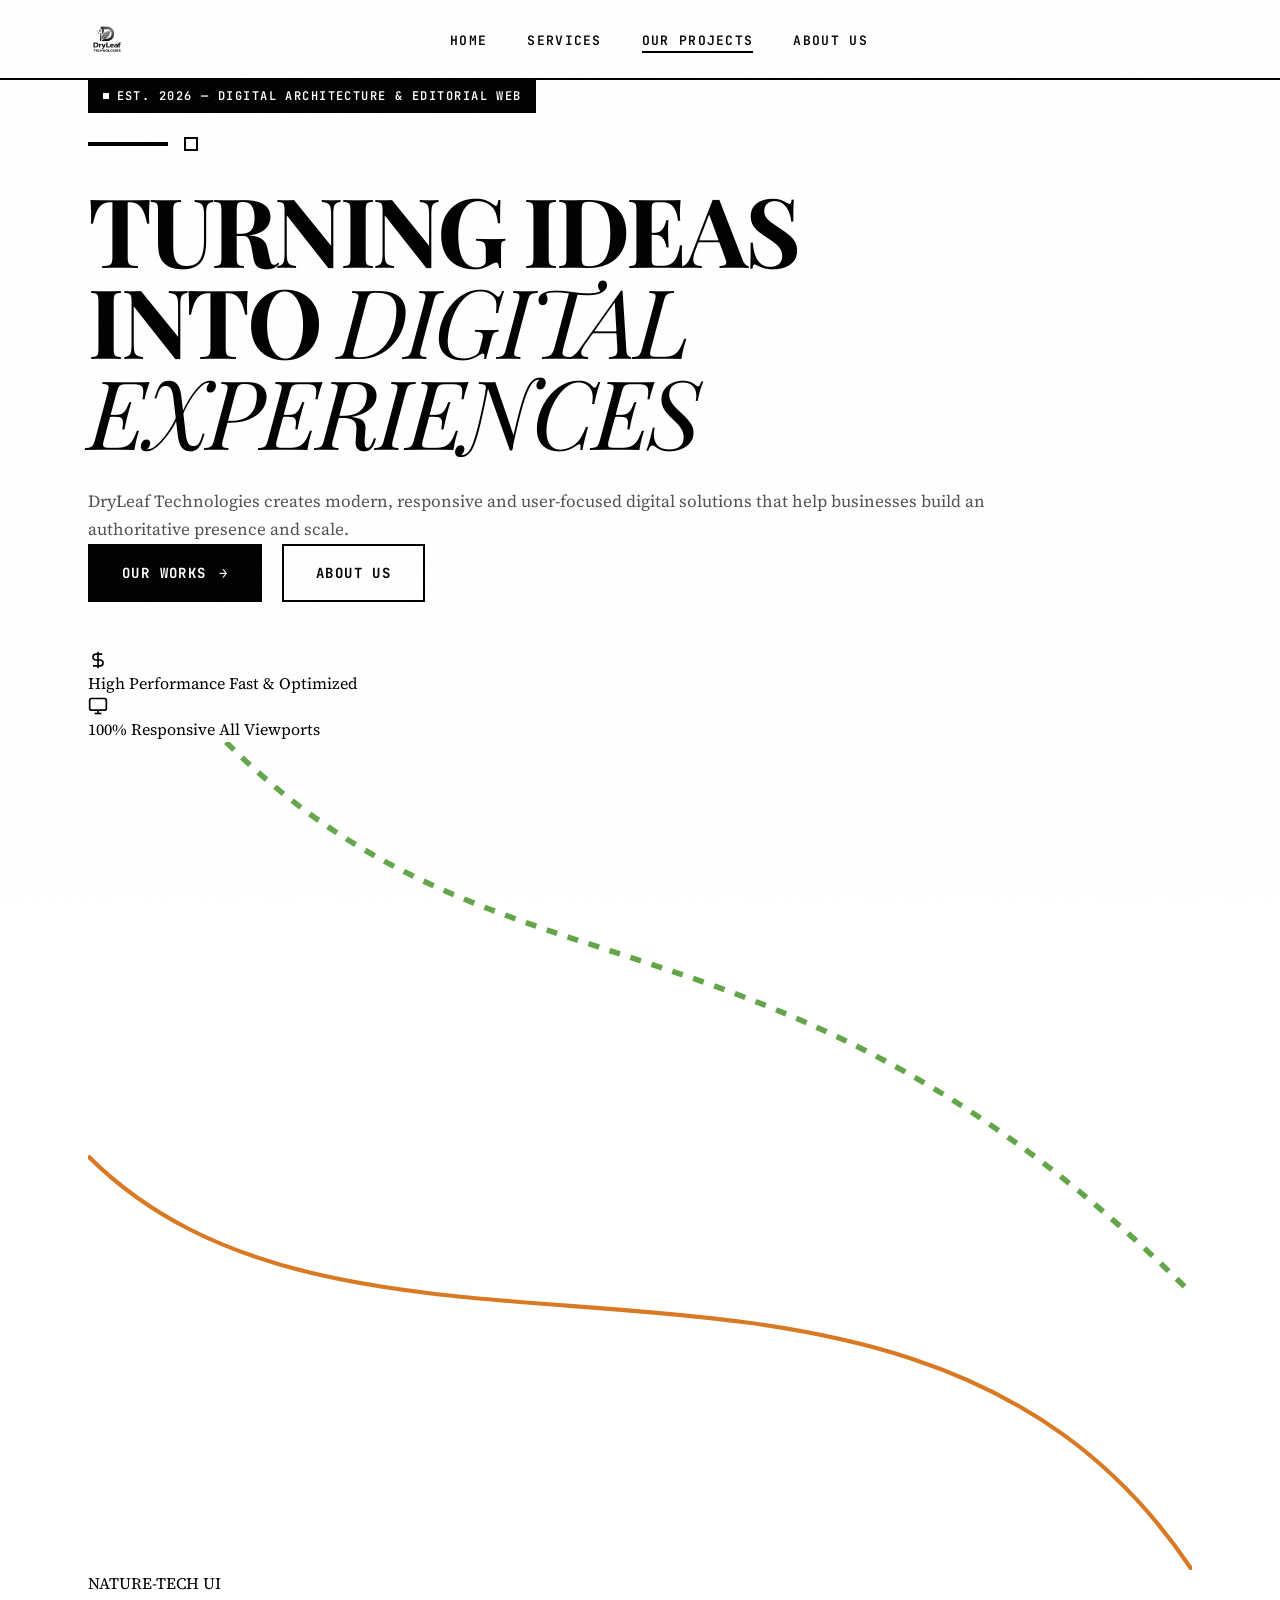
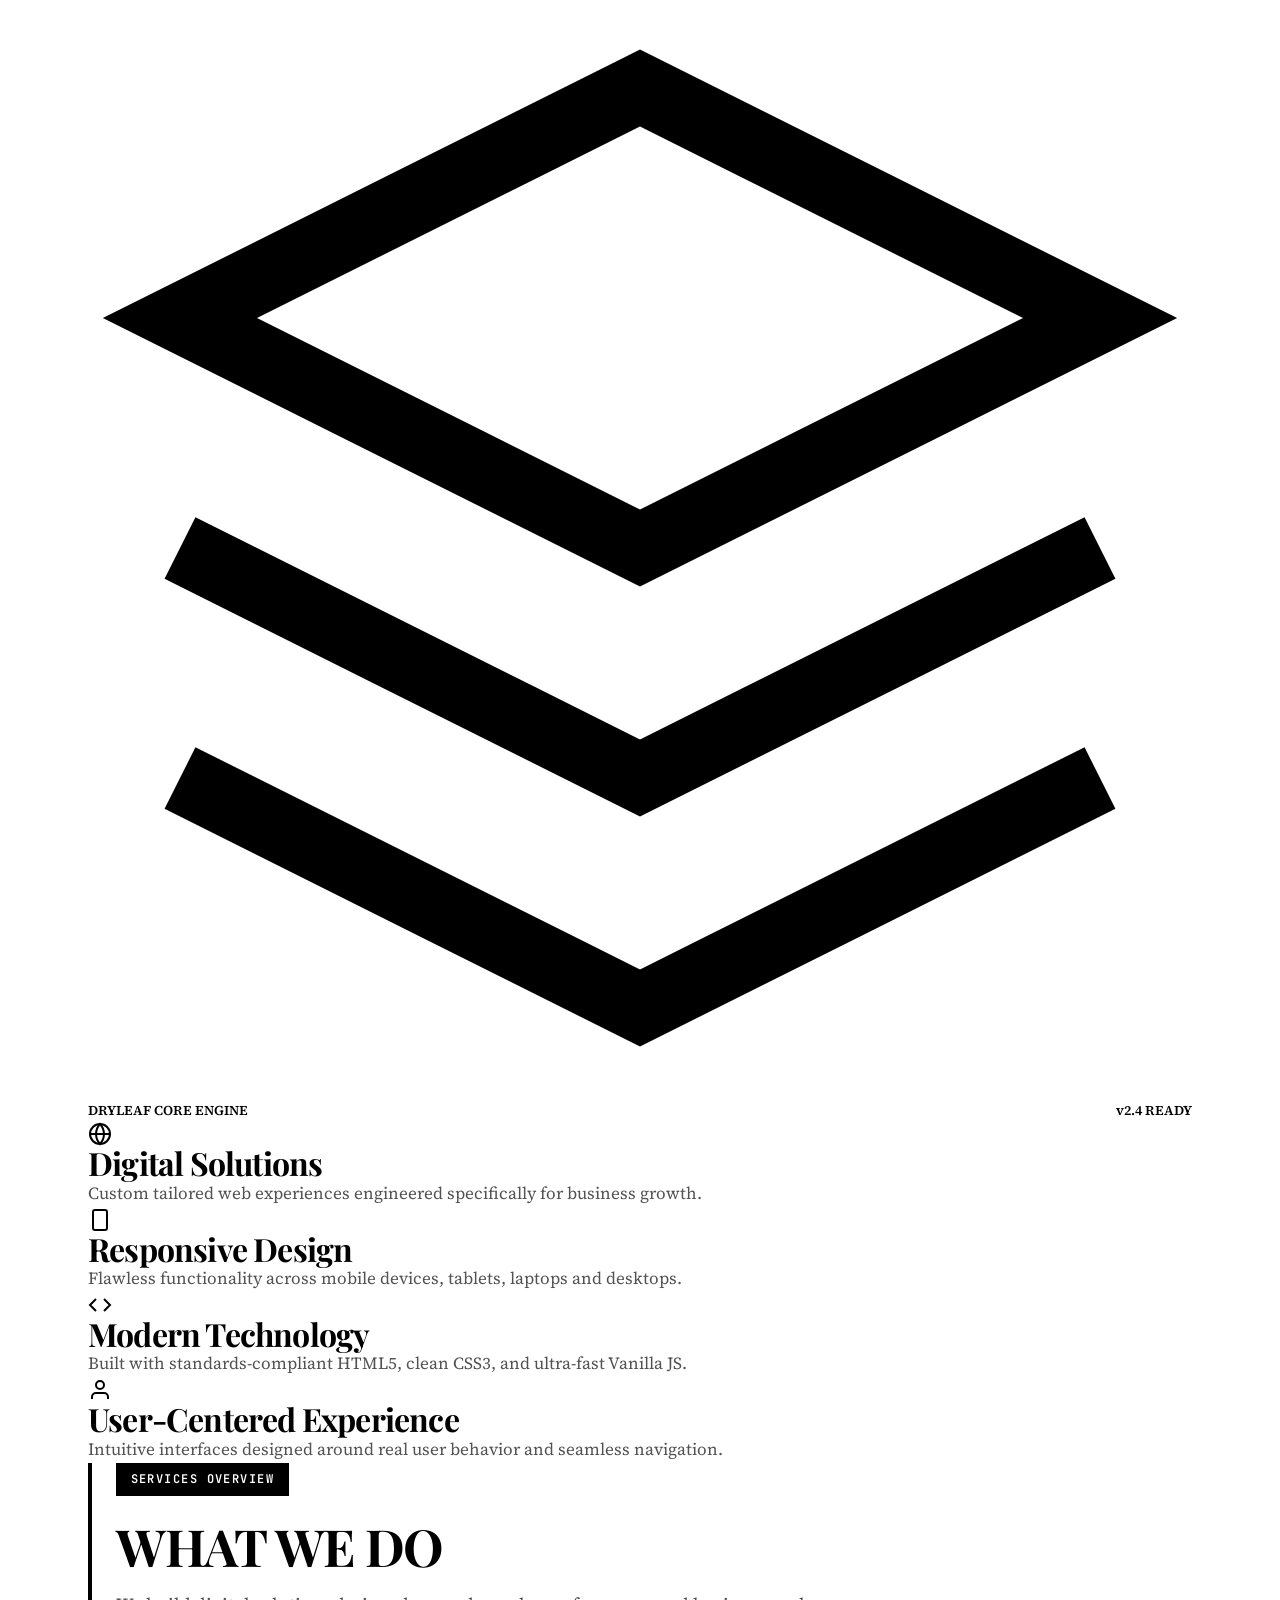
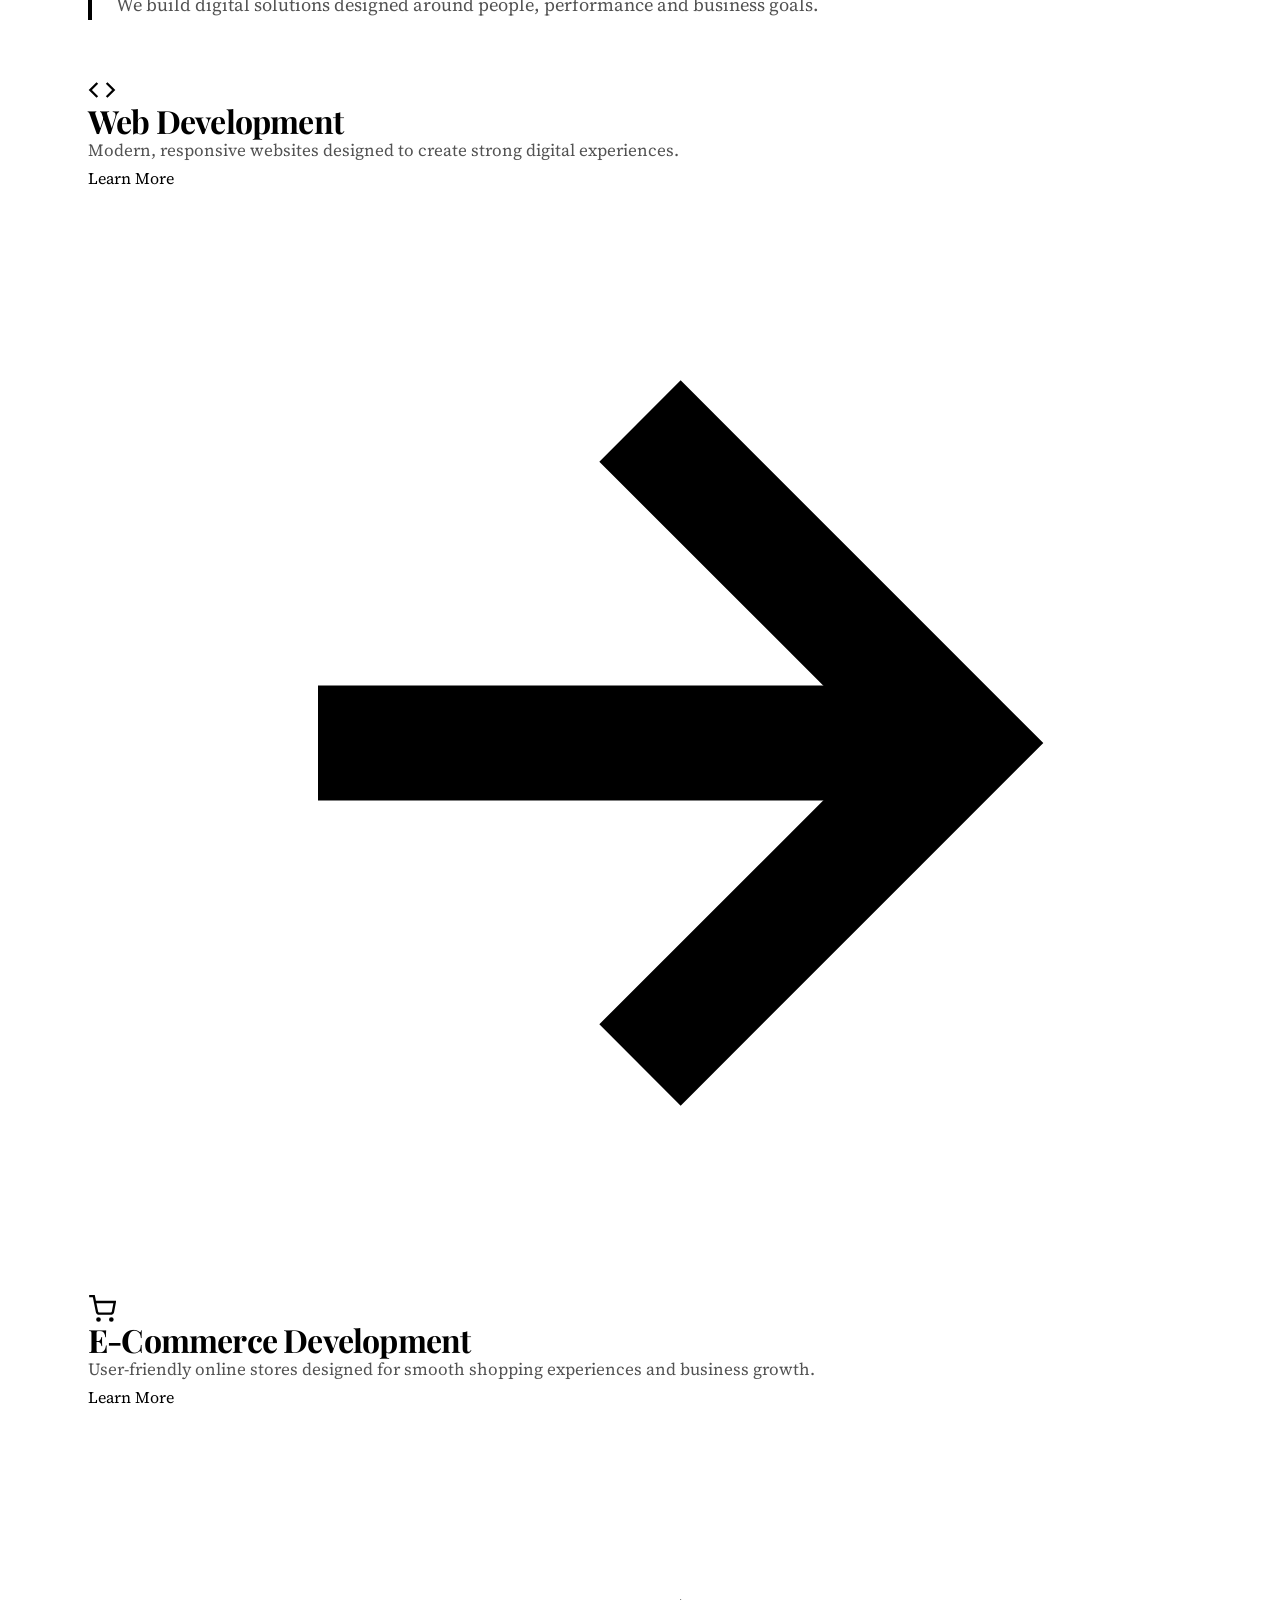
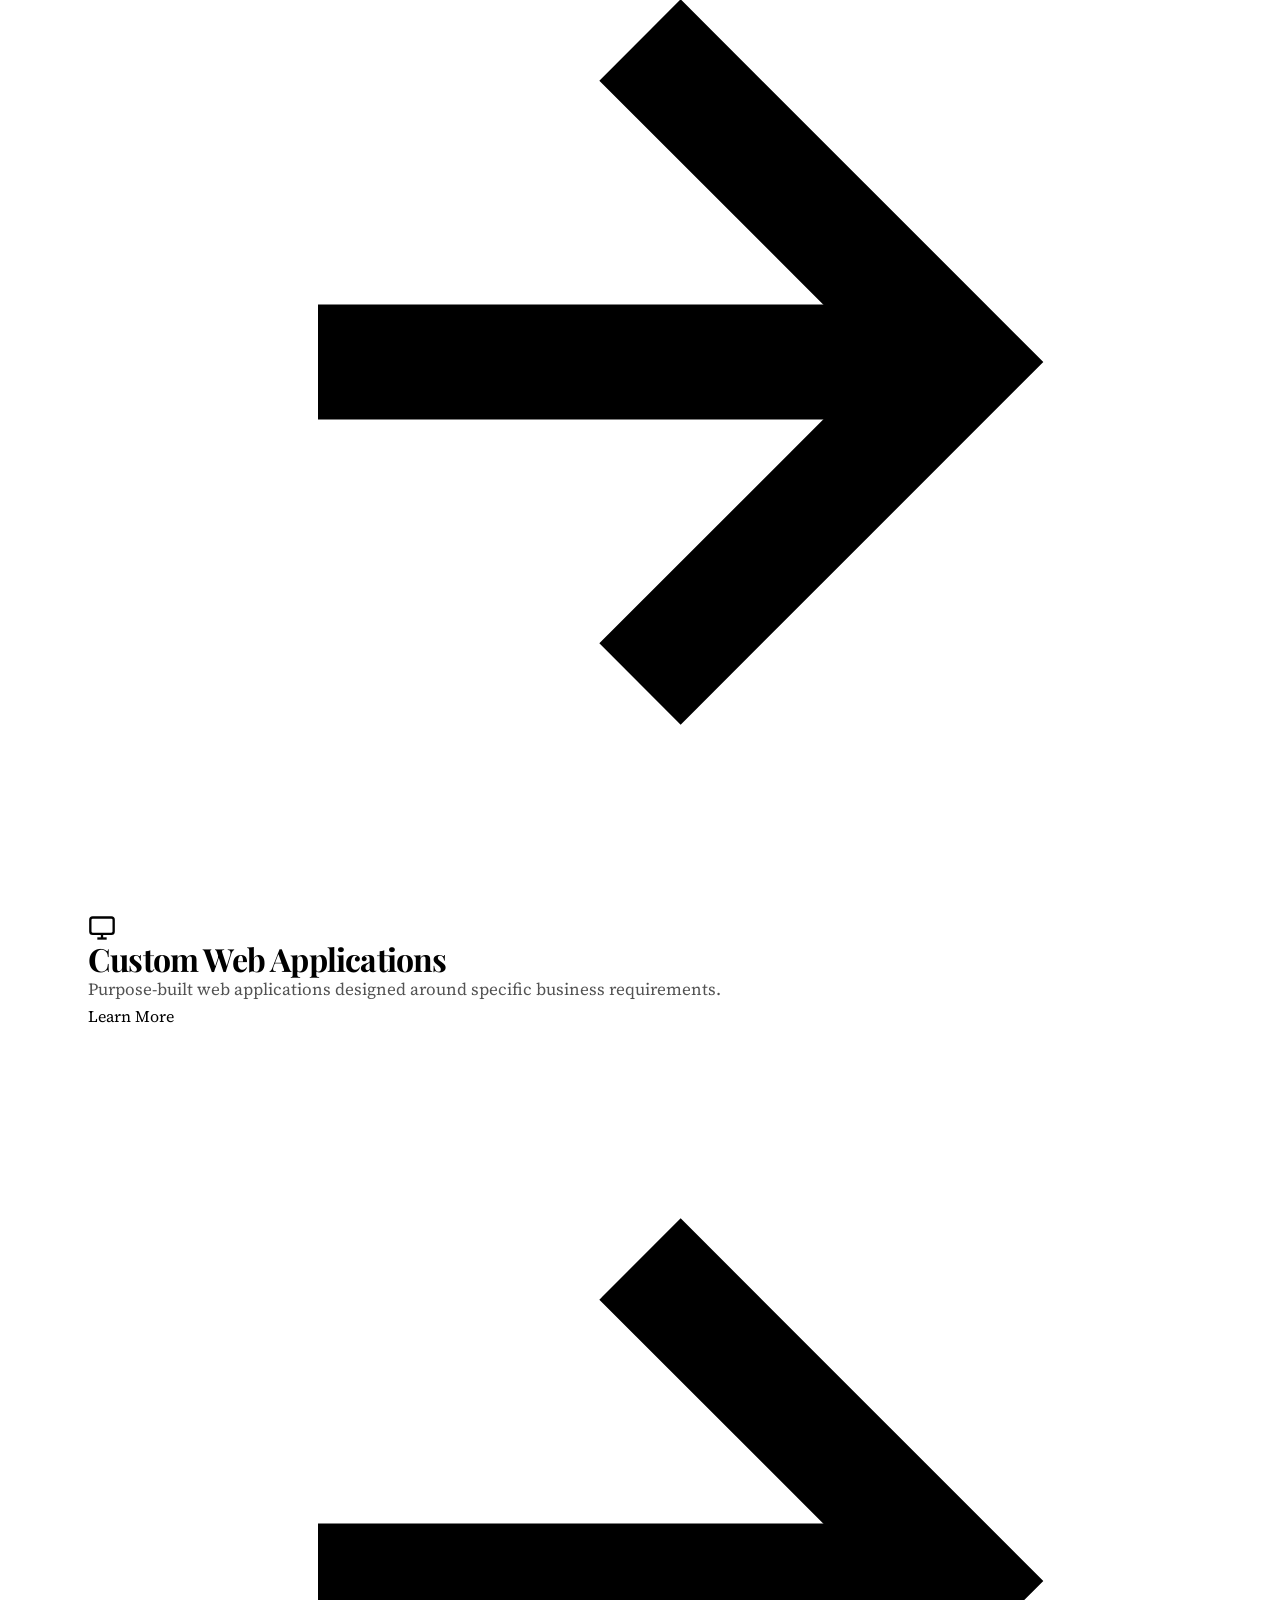
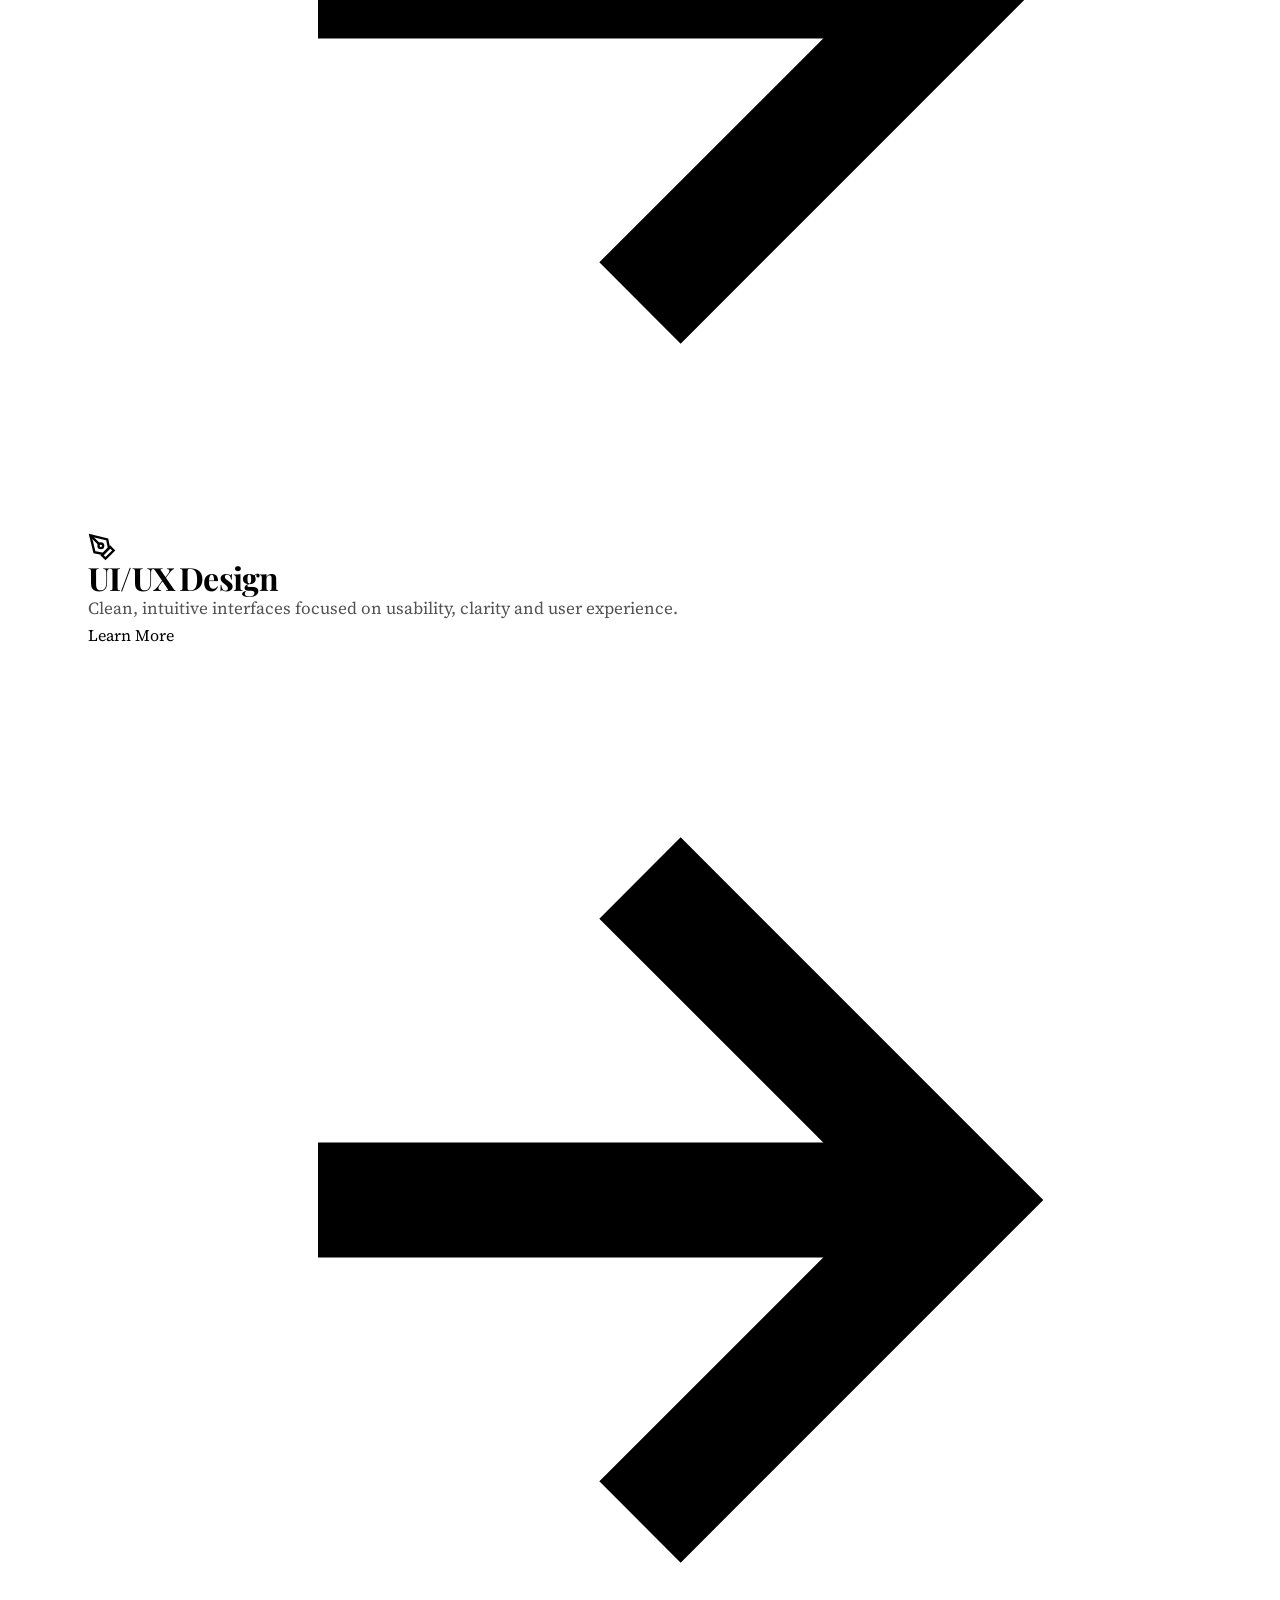
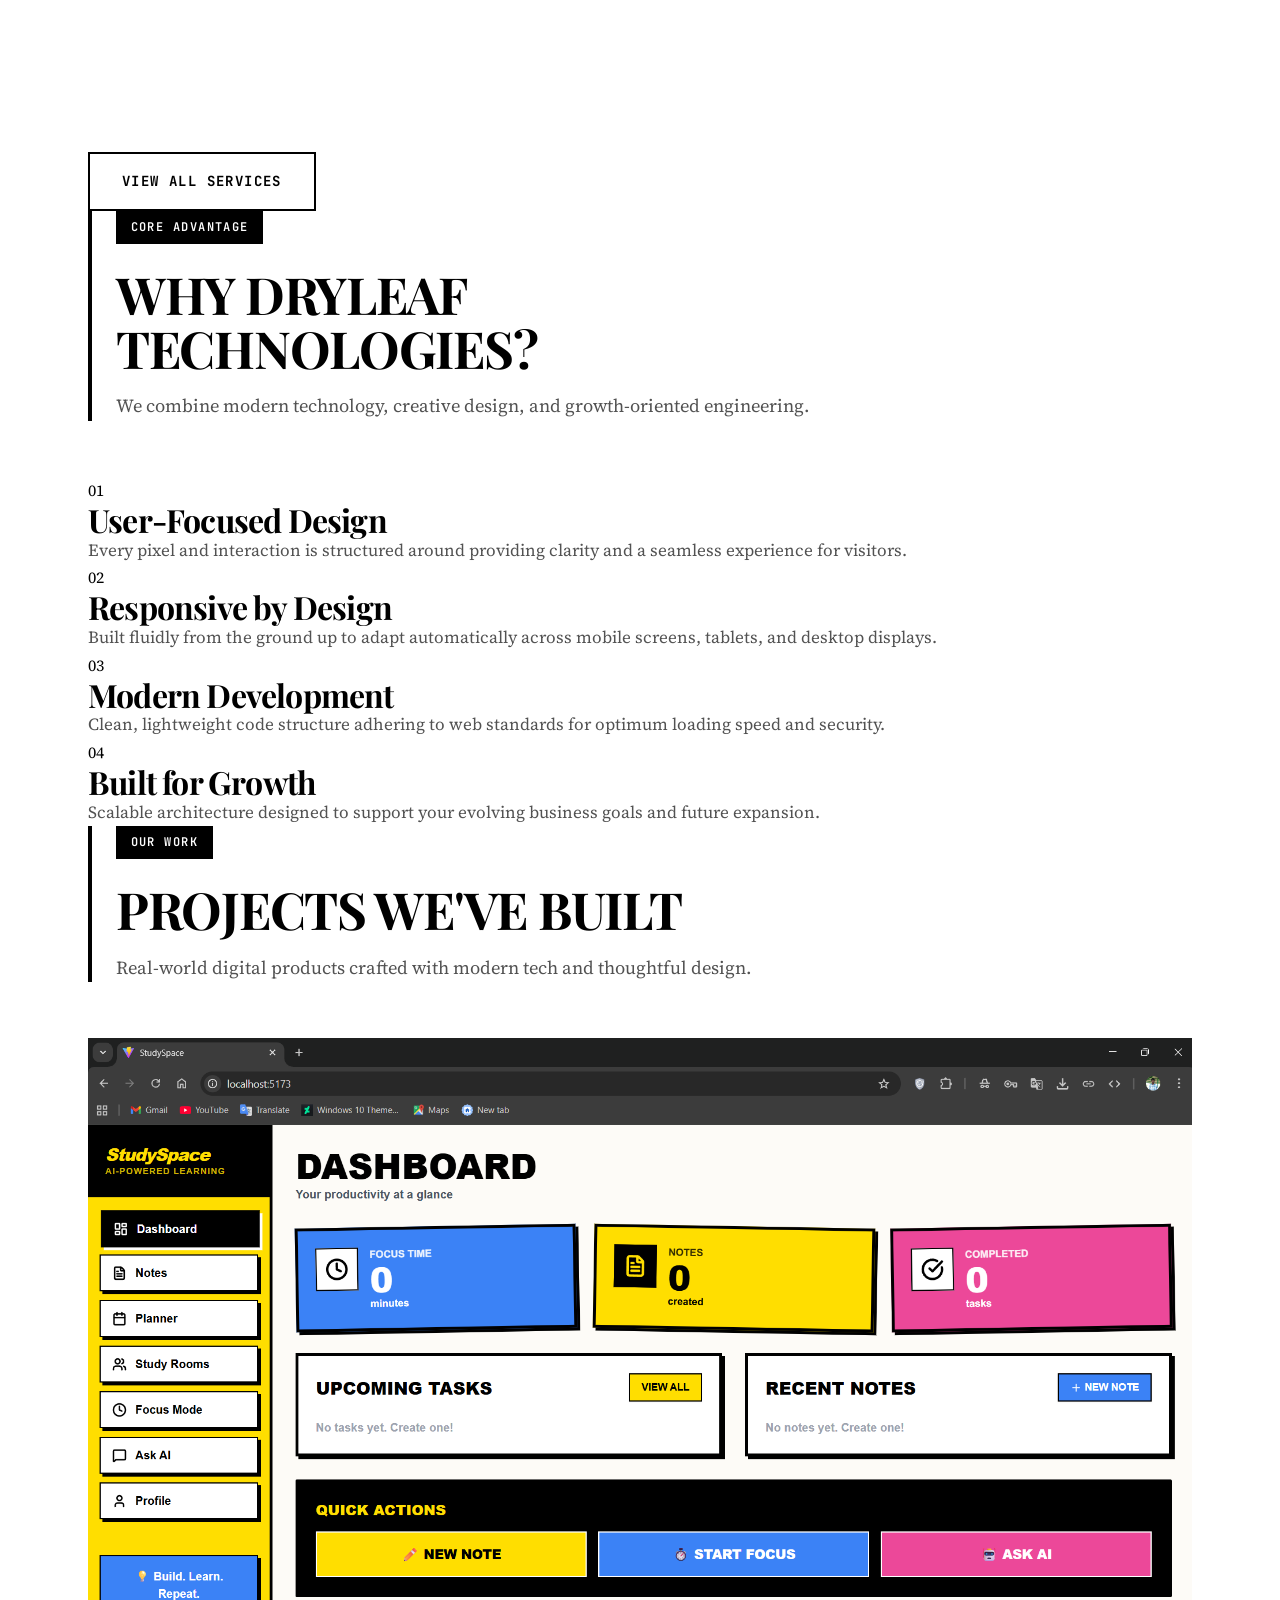
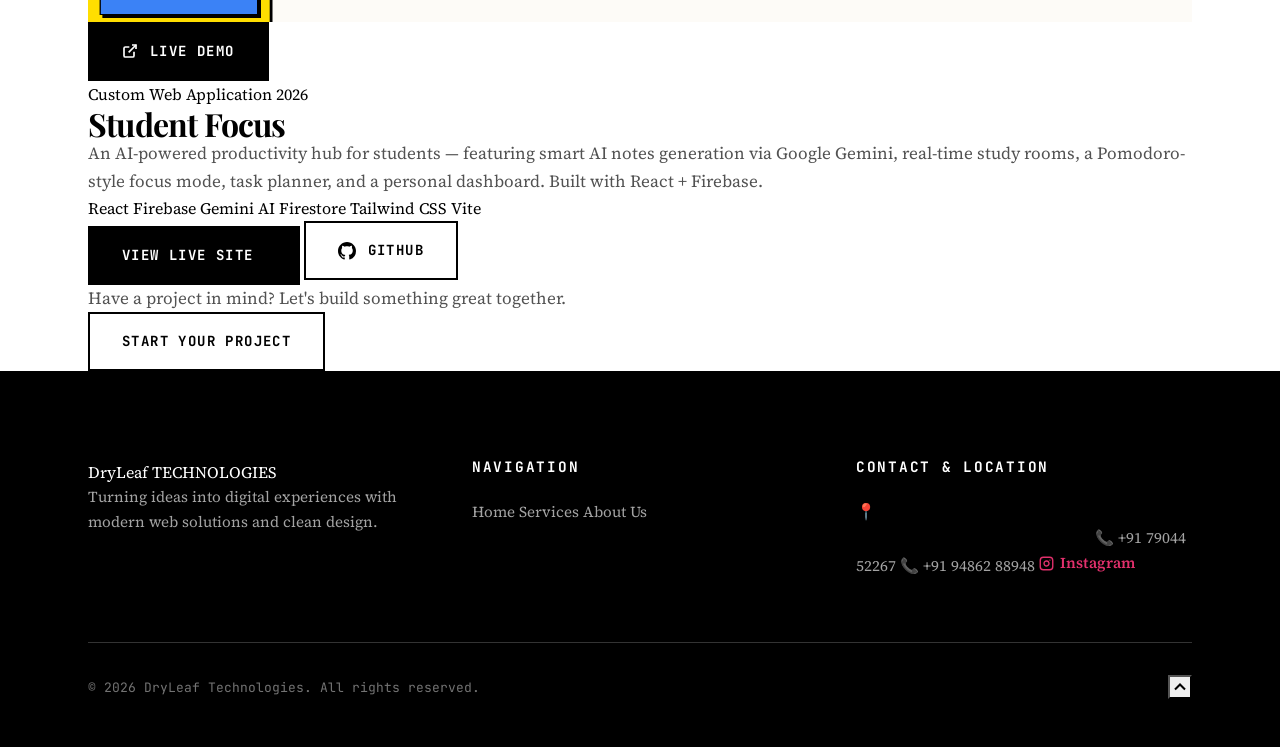
==== commit b67714e1: "feat: integrate Minimalist Monochrome design system across entire site" ====
--- a/index.html
+++ b/index.html
@@ -30,10 +30,10 @@
 
   <title>DryLeaf Technologies | Digital Solutions &amp; Web Development | www.dryleaftechnologies.com</title>
 
-  <!-- Google Fonts -->
+  <!-- Google Fonts: Minimalist Monochrome Stack -->
   <link rel="preconnect" href="https://fonts.googleapis.com">
   <link rel="preconnect" href="https://fonts.gstatic.com" crossorigin>
-  <link href="https://fonts.googleapis.com/css2?family=Outfit:wght@500;600;700;800&family=Plus+Jakarta+Sans:wght@400;500;600;700&display=swap" rel="stylesheet">
+  <link href="https://fonts.googleapis.com/css2?family=JetBrains+Mono:ital,wght@0,400;0,600;0,700;1,400&family=Playfair+Display:ital,wght@0,400;0,600;0,700;0,800;0,900;1,400;1,600&family=Source+Serif+4:ital,opsz,wght@0,8..60,400;0,8..60,600;0,8..60,700;1,8..60,400&display=swap" rel="stylesheet">
   
   <!-- Main Stylesheet -->
   <link rel="stylesheet" href="css/style.css">
@@ -121,20 +121,27 @@
         <div class="hero-grid">
           <!-- Left Hero Content -->
           <div class="hero-content reveal">
-
-            
+            <div class="badge">
+              <span class="badge-dot"></span>
+              EST. 2026 — DIGITAL ARCHITECTURE & EDITORIAL WEB
+            </div>
+
+            <div class="hero-punctuation">
+              <div class="hero-line"></div>
+              <div class="hero-square"></div>
+            </div>
+
             <h1 class="hero-title">
-              Turning Ideas Into <span class="text-highlight">Digital Experiences</span>
+              TURNING IDEAS INTO <span class="display-serif-italic">Digital Experiences</span>
             </h1>
             
             <p class="hero-description">
-              DryLeaf Technologies creates modern, responsive and user-focused digital solutions that help businesses build a strong digital presence and grow.
+              DryLeaf Technologies creates modern, responsive and user-focused digital solutions that help businesses build an authoritative presence and scale.
             </p>
             
             <div class="hero-cta-group">
-              <a href="#showcase" class="btn btn-primary">
+              <a href="#showcase" class="btn btn-primary btn-arrow">
                 OUR WORKS
-                <svg class="btn-icon" viewBox="0 0 24 24" fill="none" stroke="currentColor" stroke-width="2.5" stroke-linecap="round" stroke-linejoin="round"><line x1="5" y1="12" x2="19" y2="12"></line><polyline points="12 5 19 12 12 19"></polyline></svg>
               </a>
               <a href="about.html" class="btn btn-secondary">ABOUT US</a>
             </div>
--- a/css/style.css
+++ b/css/style.css
@@ -1,68 +1,64 @@
 /* ==========================================================================
    DryLeaf Technologies - Master Stylesheet
-   Theme: Premium Dark Nature-Tech Aesthetic
-   Color System: Deep Forest Dark, Glowing Leaf Green, Warm Dry Orange
+   Design Style: Minimalist Monochrome (Editorial Luxury)
+   Typography: Playfair Display (Serif), Source Serif 4 (Body), JetBrains Mono (Metadata)
+   Geometry: 0px Border Radius, Heavy Line-Based Systems, Zero Drop Shadows
    ========================================================================== */
 
 /* --------------------------------------------------------------------------
-   1. CSS Custom Properties (Design Tokens)
+   1. Design Tokens & CSS Variables
    -------------------------------------------------------------------------- */
 :root {
-  /* Color Palette — Dark Mode */
-  --bg-dominant: #0A1A14;
-  --bg-soft: #0F2A1F;
-  --bg-card: rgba(18, 42, 32, 0.65);
-  --bg-card-solid: #122A20;
-  --bg-dark-accent: #071210;
-
-  --color-leaf-green: #5ECE5E;
-  --color-leaf-green-dim: rgba(94, 206, 94, 0.15);
-  --color-dry-orange: #E8873C;
-  --color-dry-orange-hover: #D4702A;
-  --color-dry-orange-light: rgba(232, 135, 60, 0.15);
-  --color-forest-green: #3DDC84;
-  --color-forest-green-muted: rgba(61, 220, 132, 0.6);
-
-  --text-dark: #E8F0EC;
-  --text-muted: #8FA89B;
-  --text-light: #FFFFFF;
-
-  --border-light: rgba(94, 206, 94, 0.12);
-  --border-focus: #E8873C;
-
-  /* Gradient Accents */
-  --gradient-primary: linear-gradient(135deg, #3DDC84 0%, #5ECE5E 50%, #E8873C 100%);
-  --gradient-card: linear-gradient(145deg, rgba(18, 42, 32, 0.8) 0%, rgba(10, 26, 20, 0.9) 100%);
-  --gradient-glow: radial-gradient(circle, rgba(94, 206, 94, 0.08) 0%, transparent 70%);
-
-  /* Typography */
-  --font-primary: 'Plus Jakarta Sans', -apple-system, BlinkMacSystemFont, 'Segoe UI', Roboto, sans-serif;
-  --font-display: 'Outfit', 'Plus Jakarta Sans', sans-serif;
-
-  /* Spacing System */
-  --section-padding-desktop: 6rem 2rem;
-  --section-padding-tablet: 4.5rem 1.5rem;
-  --section-padding-mobile: 3rem 1rem;
-  --container-max-width: 1240px;
-
-  /* Shadows */
-  --shadow-sm: 0 4px 16px rgba(0, 0, 0, 0.2);
-  --shadow-md: 0 8px 32px rgba(0, 0, 0, 0.3);
-  --shadow-lg: 0 20px 60px rgba(0, 0, 0, 0.4);
-  --shadow-orange: 0 8px 30px rgba(232, 135, 60, 0.3);
-  --shadow-green-glow: 0 0 30px rgba(94, 206, 94, 0.1);
-
-  /* Transitions & Border Radius */
-  --transition-fast: 0.2s cubic-bezier(0.16, 1, 0.3, 1);
-  --transition-smooth: 0.4s cubic-bezier(0.16, 1, 0.3, 1);
-  --radius-sm: 10px;
-  --radius-md: 18px;
-  --radius-lg: 28px;
-  --radius-full: 9999px;
-}
-
-/* --------------------------------------------------------------------------
-   2. Base & Reset
+  /* Strict Monochrome Color Palette */
+  --bg-primary: #FFFFFF;
+  --fg-primary: #000000;
+  --muted-bg: #F5F5F5;
+  --muted-fg: #525252;
+  --accent: #000000;
+  --accent-fg: #FFFFFF;
+  
+  --border-dark: #000000;
+  --border-light: #E5E5E5;
+  --border-muted: #D4D4D4;
+
+  /* Typography Stack */
+  --font-display: "Playfair Display", Georgia, serif;
+  --font-body: "Source Serif 4", Georgia, serif;
+  --font-mono: "JetBrains Mono", monospace;
+
+  /* Container & Spacing */
+  --container-max-width: 1152px;
+  --section-padding: 6rem 1.5rem;
+
+  /* Border Weights */
+  --border-hairline: 1px solid #E5E5E5;
+  --border-thin: 1px solid #000000;
+  --border-medium: 2px solid #000000;
+  --border-thick: 4px solid #000000;
+  --border-ultra: 8px solid #000000;
+
+  /* Zero Radius Everywhere */
+  --radius: 0px;
+
+  /* Instant Transitions */
+  --transition-instant: all 100ms ease;
+  --transition-fast: all 150ms cubic-bezier(0.16, 1, 0.3, 1);
+
+  /* Legacy variable mappings for safety */
+  --bg-dominant: #FFFFFF;
+  --bg-soft: #F5F5F5;
+  --bg-card: #FFFFFF;
+  --bg-card-solid: #FFFFFF;
+  --text-dark: #000000;
+  --text-muted: #525252;
+  --text-light: #000000;
+  --color-leaf-green: #000000;
+  --color-dry-orange: #000000;
+  --border-light: #000000;
+}
+
+/* --------------------------------------------------------------------------
+   2. Global Reset, Textures & Base Setup
    -------------------------------------------------------------------------- */
 *,
 *::before,
@@ -70,28 +66,72 @@
   box-sizing: border-box;
   margin: 0;
   padding: 0;
+  border-radius: 0 !important; /* Non-negotiable 0px sharp corners */
+  box-shadow: none !important;  /* Non-negotiable zero drop shadows */
 }
 
 html {
   scroll-behavior: smooth;
   font-size: 16px;
+  background-color: var(--bg-primary);
+  color: var(--fg-primary);
   -webkit-font-smoothing: antialiased;
   -moz-osx-font-smoothing: grayscale;
 }
 
 body {
-  font-family: var(--font-primary);
-  background-color: var(--bg-dominant);
-  color: var(--text-dark);
-  line-height: 1.6;
+  font-family: var(--font-body);
+  background-color: var(--bg-primary);
+  color: var(--fg-primary);
+  line-height: 1.625;
   overflow-x: hidden;
   min-height: 100vh;
   display: flex;
   flex-direction: column;
-}
-
-img,
-svg {
+  position: relative;
+}
+
+/* Global Paper Noise & Subtle Horizontal Line Texture */
+body::before {
+  content: "";
+  position: fixed;
+  top: 0;
+  left: 0;
+  width: 100%;
+  height: 100%;
+  pointer-events: none;
+  z-index: 9999;
+  background-image: url("data:image/svg+xml,%3Csvg viewBox='0 0 256 256' xmlns='http://www.w3.org/2000/svg'%3E%3Cfilter id='noise'%3E%3CfeTurbulence type='fractalNoise' baseFrequency='0.8' numOctaves='4' stitchTiles='stitch'/%3E%3C/filter%3E%3Crect width='100%25' height='100%25' filter='url(%23noise)'/%3E%3C/svg%3E");
+  opacity: 0.025;
+}
+
+.horizontal-lines-bg {
+  background-image: repeating-linear-gradient(
+    0deg,
+    transparent,
+    transparent 1px,
+    #000000 1px,
+    #000000 2px
+  );
+  background-size: 100% 4px;
+}
+
+.grid-lines-bg {
+  background-image:
+    linear-gradient(rgba(0, 0, 0, 0.06) 1px, transparent 1px),
+    linear-gradient(90deg, rgba(0, 0, 0, 0.06) 1px, transparent 1px);
+  background-size: 40px 40px;
+}
+
+/* Container */
+.container {
+  width: 100%;
+  max-width: var(--container-max-width);
+  margin: 0 auto;
+  padding: 0 1.5rem;
+}
+
+img, svg {
   max-width: 100%;
   height: auto;
   display: block;
@@ -100,208 +140,230 @@
 a {
   color: inherit;
   text-decoration: none;
-  transition: color var(--transition-fast);
-}
-
-button,
-input,
-textarea,
-select {
-  font-family: inherit;
-  font-size: inherit;
-  outline: none;
-  border: none;
-  background: none;
-}
-
-button {
-  cursor: pointer;
+  transition: var(--transition-instant);
 }
 
 ul {
   list-style: none;
 }
 
-/* Container */
-.container {
-  width: 100%;
-  max-width: var(--container-max-width);
-  margin: 0 auto;
-  padding: 0 1.5rem;
-}
-
-/* --------------------------------------------------------------------------
-   3. Typography & Section Headers
-   -------------------------------------------------------------------------- */
-h1,
-h2,
-h3,
-h4,
-h5,
-h6 {
+/* --------------------------------------------------------------------------
+   3. Typography & Hierarchy
+   -------------------------------------------------------------------------- */
+h1, h2, h3, h4, h5, h6 {
   font-family: var(--font-display);
-  color: var(--text-light);
+  color: var(--fg-primary);
   font-weight: 700;
-  line-height: 1.15;
+  line-height: 1.05;
+  letter-spacing: -0.025em;
 }
 
 h1 {
-  font-size: clamp(2.5rem, 5.5vw, 4.2rem);
-  letter-spacing: -0.03em;
+  font-size: clamp(2.8rem, 6.5vw, 5.5rem);
+}
+
+h2 {
+  font-size: clamp(2rem, 4vw, 3.5rem);
+}
+
+h3 {
+  font-size: clamp(1.4rem, 2.5vw, 2rem);
+}
+
+p {
+  color: var(--muted-fg);
+  font-size: 1.0625rem;
+  font-family: var(--font-body);
+}
+
+/* Oversized Editorial Statements */
+.display-oversized {
+  font-family: var(--font-display);
+  font-size: clamp(3.5rem, 9vw, 8rem);
+  line-height: 0.95;
+  letter-spacing: -0.04em;
+  text-transform: uppercase;
   font-weight: 800;
 }
 
-h2 {
-  font-size: clamp(1.9rem, 3.8vw, 3rem);
-  letter-spacing: -0.02em;
-}
-
-h3 {
-  font-size: clamp(1.25rem, 2.2vw, 1.6rem);
-}
-
-p {
-  color: var(--text-muted);
-  font-size: clamp(1rem, 1.1vw, 1.125rem);
+.display-serif-italic {
+  font-style: italic;
+  font-weight: 400;
+}
+
+/* Monospaced Labels & Fine Print */
+.mono-label {
+  font-family: var(--font-mono);
+  font-size: 0.8125rem;
+  letter-spacing: 0.12em;
+  text-transform: uppercase;
+  color: var(--fg-primary);
+  font-weight: 600;
 }
 
 .badge {
   display: inline-flex;
   align-items: center;
   gap: 0.5rem;
-  padding: 0.45rem 1.1rem;
-  background: var(--color-leaf-green-dim);
-  color: var(--color-leaf-green);
-  border: 1px solid rgba(94, 206, 94, 0.2);
-  border-radius: var(--radius-full);
-  font-size: 0.82rem;
-  font-weight: 700;
-  letter-spacing: 0.06em;
+  padding: 0.35rem 0.85rem;
+  background: var(--fg-primary);
+  color: var(--bg-primary);
+  border: 1px solid var(--fg-primary);
+  font-family: var(--font-mono);
+  font-size: 0.75rem;
+  font-weight: 600;
+  letter-spacing: 0.12em;
   text-transform: uppercase;
-  margin-bottom: 1.25rem;
-  backdrop-filter: blur(8px);
+  margin-bottom: 1.5rem;
 }
 
 .badge-dot {
-  width: 8px;
-  height: 8px;
-  background-color: var(--color-dry-orange);
-  border-radius: 50%;
+  width: 6px;
+  height: 6px;
+  background-color: var(--bg-primary);
   display: inline-block;
-  animation: pulse-dot 2s infinite ease-in-out;
-}
-
-@keyframes pulse-dot {
-  0%,
-  100% {
-    transform: scale(1);
-    opacity: 1;
-  }
-  50% {
-    transform: scale(1.5);
-    opacity: 0.6;
-  }
-}
-
+}
+
+/* Section Header */
 .section-header {
+  text-align: left;
+  max-width: 800px;
+  margin-bottom: 3.5rem;
+  position: relative;
+  padding-left: 1.5rem;
+  border-left: 4px solid var(--fg-primary);
+}
+
+.section-header.centered {
   text-align: center;
-  max-width: 700px;
-  margin: 0 auto 4rem auto;
+  margin-left: auto;
+  margin-right: auto;
+  padding-left: 0;
+  border-left: none;
 }
 
 .section-header h2 {
-  margin-bottom: 1.1rem;
+  margin-bottom: 1rem;
 }
 
 .section-header p {
   font-size: 1.15rem;
-  line-height: 1.7;
 }
 
 .text-highlight {
-  background: var(--gradient-primary);
-  -webkit-background-clip: text;
-  -webkit-text-fill-color: transparent;
-  background-clip: text;
-  position: relative;
-  display: inline-block;
-}
-
-/* --------------------------------------------------------------------------
-   4. Buttons & Interactive Elements
+  background: none;
+  -webkit-text-fill-color: initial;
+  color: var(--fg-primary);
+  font-style: italic;
+  text-decoration: underline;
+  text-decoration-thickness: 2px;
+  text-underline-offset: 4px;
+}
+
+/* Heavy Rules & Dividers */
+.section-divider {
+  width: 100%;
+  height: 4px;
+  background-color: var(--fg-primary);
+  margin: 0;
+}
+
+.section-divider-thick {
+  width: 100%;
+  height: 8px;
+  background-color: var(--fg-primary);
+  margin: 0;
+}
+
+.hairline-divider {
+  width: 100%;
+  height: 1px;
+  background-color: var(--border-light);
+  margin: 2rem 0;
+}
+
+/* --------------------------------------------------------------------------
+   4. Buttons & Controls (Inversion Style)
    -------------------------------------------------------------------------- */
 .btn {
   display: inline-flex;
   align-items: center;
   justify-content: center;
-  gap: 0.6rem;
-  padding: 0.9rem 1.9rem;
-  border-radius: var(--radius-full);
-  font-weight: 600;
-  font-size: 0.95rem;
-  transition: all var(--transition-smooth);
+  gap: 0.75rem;
+  padding: 1rem 2rem;
+  font-family: var(--font-mono);
+  font-weight: 700;
+  font-size: 0.875rem;
+  text-transform: uppercase;
+  letter-spacing: 0.1em;
+  transition: var(--transition-instant);
   position: relative;
-  overflow: hidden;
   white-space: nowrap;
-  letter-spacing: 0.02em;
+  cursor: pointer;
+  border: 2px solid var(--fg-primary);
 }
 
 .btn-primary {
-  background: linear-gradient(135deg, #E8873C 0%, #D4702A 100%);
-  color: var(--text-light);
-  box-shadow: var(--shadow-orange);
+  background-color: var(--fg-primary);
+  color: var(--bg-primary);
+  border-color: var(--fg-primary);
 }
 
 .btn-primary:hover {
-  background: linear-gradient(135deg, #F09A52 0%, #E8873C 100%);
-  transform: translateY(-3px);
-  box-shadow: 0 14px 36px rgba(232, 135, 60, 0.4);
-}
-
-.btn-secondary {
-  background: rgba(255, 255, 255, 0.05);
-  color: var(--text-light);
-  border: 1px solid rgba(255, 255, 255, 0.15);
-  backdrop-filter: blur(10px);
-}
-
-.btn-secondary:hover {
-  background: rgba(255, 255, 255, 0.12);
-  border-color: rgba(255, 255, 255, 0.3);
-  transform: translateY(-3px);
-}
-
+  background-color: var(--bg-primary);
+  color: var(--fg-primary);
+  border-color: var(--fg-primary);
+}
+
+.btn-secondary,
 .btn-outline {
-  border: 1.5px solid var(--color-dry-orange);
-  color: var(--color-dry-orange);
+  background-color: transparent;
+  color: var(--fg-primary);
+  border-color: var(--fg-primary);
+}
+
+.btn-secondary:hover,
+.btn-outline:hover {
+  background-color: var(--fg-primary);
+  color: var(--bg-primary);
+}
+
+.btn-ghost {
+  border: none;
   background: transparent;
-}
-
-.btn-outline:hover {
-  background: var(--color-dry-orange);
-  color: var(--text-light);
-  transform: translateY(-3px);
-  box-shadow: var(--shadow-orange);
-}
-
-.btn .btn-icon {
-  width: 18px;
-  height: 18px;
-  transition: transform var(--transition-fast);
-}
-
-.btn:hover .btn-icon {
-  transform: translateX(5px);
-}
-
-/* Focus States for Accessibility */
+  color: var(--fg-primary);
+  padding: 0.5rem 1rem;
+}
+
+.btn-ghost:hover {
+  text-decoration: underline;
+  text-decoration-thickness: 2px;
+}
+
+/* Arrow indicator for CTAs */
+.btn-arrow::after {
+  content: "→";
+  font-family: var(--font-mono);
+  font-weight: 400;
+  transition: transform 100ms ease;
+}
+
+.btn-arrow:hover::after {
+  transform: translateX(4px);
+}
+
+/* Accessibility Focus States */
+:focus-visible {
+  outline: 3px solid var(--fg-primary) !important;
+  outline-offset: 3px !important;
+}
+
+button:focus-visible,
 a:focus-visible,
-button:focus-visible,
 input:focus-visible,
-textarea:focus-visible,
-select:focus-visible {
-  outline: 2px solid var(--border-focus);
-  outline-offset: 3px;
+textarea:focus-visible {
+  outline: 3px solid var(--fg-primary) !important;
+  outline-offset: 3px !important;
 }
 
 /* --------------------------------------------------------------------------
@@ -310,55 +372,40 @@
 .header {
   position: sticky;
   top: 0;
-  left: 0;
-  width: 100%;
   z-index: 1000;
-  background: rgba(10, 26, 20, 0.7);
-  backdrop-filter: blur(20px);
-  -webkit-backdrop-filter: blur(20px);
-  border-bottom: 1px solid rgba(94, 206, 94, 0.08);
-  transition: all var(--transition-smooth);
+  background-color: var(--bg-primary);
+  border-bottom: 2px solid var(--fg-primary);
+  padding: 1.25rem 0;
+  transition: var(--transition-instant);
 }
 
 .header.scrolled {
-  background: rgba(10, 26, 20, 0.92);
-  box-shadow: 0 4px 30px rgba(0, 0, 0, 0.3);
-  border-bottom-color: rgba(94, 206, 94, 0.15);
+  padding: 0.85rem 0;
+  background-color: rgba(255, 255, 255, 0.95);
+  backdrop-filter: blur(4px);
 }
 
 .navbar {
   display: flex;
   align-items: center;
   justify-content: space-between;
-  height: 92px;
-  transition: height var(--transition-smooth);
-}
-
-.header.scrolled .navbar {
-  height: 76px;
 }
 
 .brand-logo {
   display: flex;
   align-items: center;
   gap: 0.75rem;
-  text-decoration: none;
+  font-family: var(--font-display);
+  font-size: 1.35rem;
+  font-weight: 800;
+  letter-spacing: -0.02em;
+  color: var(--fg-primary);
 }
 
 .brand-logo img {
-  height: 100px;
+  height: 38px;
   width: auto;
-  object-fit: contain;
-  transition: all var(--transition-smooth);
-  filter: brightness(1.1);
-}
-
-.header.scrolled .brand-logo img {
-  height: 60px;
-}
-
-.brand-logo:hover img {
-  transform: scale(1.04);
+  filter: grayscale(100%) contrast(150%);
 }
 
 .nav-menu {
@@ -368,29 +415,25 @@
 }
 
 .nav-link {
-  font-size: 0.92rem;
+  font-family: var(--font-mono);
+  font-size: 0.8125rem;
   font-weight: 600;
-  color: var(--text-muted);
+  letter-spacing: 0.1em;
+  text-transform: uppercase;
+  color: var(--fg-primary);
   position: relative;
-  padding: 0.5rem 0;
-  letter-spacing: 0.04em;
-  transition: color var(--transition-fast);
+  padding: 0.25rem 0;
 }
 
 .nav-link::after {
-  content: '';
+  content: "";
   position: absolute;
   bottom: 0;
   left: 0;
   width: 0%;
   height: 2px;
-  background: var(--gradient-primary);
-  border-radius: var(--radius-full);
-  transition: width var(--transition-smooth);
-}
-
-.nav-link:hover {
-  color: var(--text-light);
+  background-color: var(--fg-primary);
+  transition: width 100ms ease;
 }
 
 .nav-link:hover::after,
@@ -398,18 +441,13 @@
   width: 100%;
 }
 
-.nav-link.active {
-  color: var(--text-light);
-  font-weight: 700;
-}
-
 .header-actions {
   display: flex;
   align-items: center;
   gap: 1rem;
 }
 
-/* Hamburger Toggle */
+/* Hamburger menu for mobile */
 .hamburger-toggle {
   display: none;
   flex-direction: column;
@@ -419,1596 +457,463 @@
   background: transparent;
   border: none;
   cursor: pointer;
-  z-index: 1010;
-  padding: 0;
-}
-
-.hamburger-line {
-  width: 100%;
-  height: 2.5px;
-  background-color: var(--text-light);
-  border-radius: 4px;
-  transition: all var(--transition-smooth);
-}
-
-.hamburger-toggle.active .hamburger-line:nth-child(1) {
-  transform: translateY(8.5px) rotate(45deg);
-}
-
-.hamburger-toggle.active .hamburger-line:nth-child(2) {
-  opacity: 0;
-}
-
-.hamburger-toggle.active .hamburger-line:nth-child(3) {
-  transform: translateY(-8.5px) rotate(-45deg);
-}
-
-/* Mobile Drawer Overlay */
+}
+
+.hamburger-toggle span {
+  width: 100%;
+  height: 2px;
+  background-color: var(--fg-primary);
+  transition: var(--transition-instant);
+}
+
+/* Mobile Nav Drawer */
 .mobile-nav-backdrop {
   position: fixed;
-  top: 0;
-  left: 0;
-  width: 100vw;
-  height: 100vh;
-  background-color: rgba(0, 0, 0, 0.6);
-  backdrop-filter: blur(6px);
-  z-index: 998;
+  inset: 0;
+  background-color: rgba(0, 0, 0, 0.7);
   opacity: 0;
-  visibility: hidden;
-  transition: all var(--transition-smooth);
+  pointer-events: none;
+  transition: var(--transition-instant);
+  z-index: 1001;
 }
 
 .mobile-nav-backdrop.active {
   opacity: 1;
-  visibility: visible;
+  pointer-events: auto;
 }
 
 /* --------------------------------------------------------------------------
    6. Hero Section
    -------------------------------------------------------------------------- */
-.hero-section {
-  padding: 5rem 0 6rem 0;
+.hero {
+  padding: 6rem 0 5rem 0;
   position: relative;
-  overflow: hidden;
-}
-
-/* Background ambient glow */
-.hero-section::before {
-  content: '';
-  position: absolute;
-  top: -40%;
-  right: -20%;
-  width: 600px;
-  height: 600px;
-  background: radial-gradient(circle, rgba(94, 206, 94, 0.06) 0%, transparent 70%);
-  pointer-events: none;
-}
-
-.hero-section::after {
-  content: '';
-  position: absolute;
-  bottom: -30%;
-  left: -15%;
-  width: 500px;
-  height: 500px;
-  background: radial-gradient(circle, rgba(232, 135, 60, 0.04) 0%, transparent 70%);
-  pointer-events: none;
+  background-color: var(--bg-primary);
+  border-bottom: 4px solid var(--fg-primary);
 }
 
 .hero-grid {
   display: grid;
-  grid-template-columns: 1.1fr 0.9fr;
-  gap: 4rem;
+  grid-template-columns: 1fr;
+  gap: 3rem;
   align-items: center;
 }
 
 .hero-content {
-  max-width: 640px;
+  max-width: 900px;
+}
+
+.hero-punctuation {
+  display: flex;
+  align-items: center;
+  gap: 1rem;
+  margin-bottom: 2rem;
+}
+
+.hero-line {
+  height: 4px;
+  width: 80px;
+  background-color: var(--fg-primary);
+}
+
+.hero-square {
+  width: 14px;
+  height: 14px;
+  border: 2px solid var(--fg-primary);
+  background-color: var(--bg-primary);
 }
 
 .hero-title {
-  margin-bottom: 1.5rem;
-  color: var(--text-light);
-}
-
-.hero-description {
-  font-size: 1.18rem;
-  margin-bottom: 2.5rem;
-  line-height: 1.7;
-  color: var(--text-muted);
+  font-size: clamp(3rem, 7.5vw, 6.5rem);
+  line-height: 0.95;
+  letter-spacing: -0.035em;
+  margin-bottom: 2rem;
+  text-transform: uppercase;
+}
+
+.hero-subtitle {
+  font-size: clamp(1.15rem, 2vw, 1.4rem);
+  color: var(--muted-fg);
+  margin-bottom: 3rem;
+  max-width: 700px;
+  font-family: var(--font-body);
+  line-height: 1.6;
 }
 
 .hero-cta-group {
   display: flex;
-  align-items: center;
+  flex-wrap: wrap;
   gap: 1.25rem;
-  flex-wrap: wrap;
-}
-
-/* Hero Tech Visual Composition */
-.hero-visual-wrapper {
+}
+
+.hero-showcase-box {
+  border: 2px solid var(--fg-primary);
+  padding: 2.5rem;
+  background: var(--bg-primary);
   position: relative;
-  display: flex;
-  justify-content: center;
-  align-items: center;
-}
-
-.hero-visual-card {
-  width: 100%;
-  aspect-ratio: 4/3;
-  max-width: 500px;
-  background: var(--gradient-card);
-  border: 1px solid rgba(94, 206, 94, 0.15);
-  border-radius: var(--radius-lg);
-  box-shadow: var(--shadow-lg), var(--shadow-green-glow);
+}
+
+.hero-showcase-box::after {
+  content: "";
+  position: absolute;
+  bottom: -10px;
+  right: -10px;
+  width: 100%;
+  height: 100%;
+  border: 2px solid var(--fg-primary);
+  pointer-events: none;
+  z-index: -1;
+}
+
+/* --------------------------------------------------------------------------
+   7. Cards & Grid System
+   -------------------------------------------------------------------------- */
+.cards-grid {
+  display: grid;
+  grid-template-columns: repeat(auto-fit, minmax(320px, 1fr));
+  gap: 2rem;
+}
+
+.card {
+  background-color: var(--bg-primary);
+  border: 2px solid var(--fg-primary);
+  padding: 2.5rem;
   position: relative;
-  padding: 2rem;
+  transition: var(--transition-instant);
   display: flex;
   flex-direction: column;
-  justify-content: space-between;
-  overflow: hidden;
-  backdrop-filter: blur(10px);
-}
-
-/* Subtle background pattern inside Card */
-.hero-visual-bg-pattern {
-  position: absolute;
-  top: 0;
-  right: 0;
-  width: 100%;
-  height: 100%;
-  opacity: 0.1;
-  pointer-events: none;
-}
-
-.hero-visual-header {
-  display: flex;
-  align-items: center;
-  justify-content: space-between;
+}
+
+/* Color Inversion on Hover */
+.card-interactive:hover,
+.card-hover-invert:hover {
+  background-color: var(--fg-primary);
+  color: var(--bg-primary);
+}
+
+.card-interactive:hover h3,
+.card-interactive:hover h4,
+.card-interactive:hover p,
+.card-interactive:hover .mono-label,
+.card-hover-invert:hover h3,
+.card-hover-invert:hover h4,
+.card-hover-invert:hover p,
+.card-hover-invert:hover .mono-label {
+  color: var(--bg-primary);
+}
+
+.card-interactive:hover .btn-outline {
+  border-color: var(--bg-primary);
+  color: var(--bg-primary);
+}
+
+.card-interactive:hover .btn-outline:hover {
+  background-color: var(--bg-primary);
+  color: var(--fg-primary);
+}
+
+/* Editorial Boxed Drop Cap */
+.drop-cap::first-letter {
+  font-family: var(--font-display);
+  float: left;
+  font-size: 3.8rem;
+  line-height: 0.8;
+  padding: 0.6rem 0.8rem;
+  margin-right: 0.85rem;
+  margin-bottom: 0.25rem;
+  border: 2px solid var(--fg-primary);
+  background-color: var(--fg-primary);
+  color: var(--bg-primary);
+  font-weight: 800;
+}
+
+/* --------------------------------------------------------------------------
+   8. Inverted Stats Section (Dark Drama)
+   -------------------------------------------------------------------------- */
+.inverted-section {
+  background-color: #000000;
+  color: #FFFFFF;
+  padding: 6rem 0;
   position: relative;
-  z-index: 2;
-}
-
-.visual-dots {
-  display: flex;
-  gap: 6px;
-}
-
-.visual-dot {
-  width: 10px;
-  height: 10px;
-  border-radius: 50%;
-}
-
-.visual-dot:nth-child(1) {
-  background-color: #E56B6F;
-}
-
-.visual-dot:nth-child(2) {
-  background-color: #FFB703;
-}
-
-.visual-dot:nth-child(3) {
-  background-color: var(--color-leaf-green);
-}
-
-.visual-badge {
-  font-size: 0.72rem;
-  font-weight: 700;
-  letter-spacing: 0.06em;
-  color: var(--color-leaf-green);
-  text-transform: uppercase;
-  background: var(--color-leaf-green-dim);
-  padding: 0.3rem 0.85rem;
-  border-radius: var(--radius-full);
-  border: 1px solid rgba(94, 206, 94, 0.15);
-}
-
-.hero-visual-center {
-  position: relative;
-  z-index: 2;
-  margin: 1.5rem 0;
-  text-align: center;
-}
-
-.digital-mesh-graphic {
-  width: 120px;
-  height: 120px;
-  margin: 0 auto;
-  position: relative;
-  display: flex;
-  align-items: center;
-  justify-content: center;
-}
-
-.mesh-circle-outer {
+  border-top: 4px solid #000000;
+  border-bottom: 4px solid #000000;
+}
+
+.inverted-section::before {
+  content: "";
   position: absolute;
   inset: 0;
-  border: 2px dashed rgba(94, 206, 94, 0.3);
-  border-radius: 50%;
-  animation: rotate-mesh 20s linear infinite;
-}
-
-.mesh-circle-inner {
-  position: absolute;
-  inset: 16px;
-  background: radial-gradient(circle, var(--color-dry-orange-light) 0%, transparent 70%);
-  border-radius: 50%;
-}
-
-.mesh-center-icon {
+  background-image: repeating-linear-gradient(
+    90deg,
+    transparent,
+    transparent 1px,
+    #FFFFFF 1px,
+    #FFFFFF 2px
+  );
+  background-size: 4px 100%;
+  opacity: 0.03;
+  pointer-events: none;
+}
+
+.inverted-section h2,
+.inverted-section h3,
+.inverted-section p,
+.inverted-section .stat-number {
+  color: #FFFFFF;
+}
+
+.stats-grid {
+  display: grid;
+  grid-template-columns: repeat(auto-fit, minmax(220px, 1fr));
+  gap: 2.5rem;
+  text-align: center;
+}
+
+.stat-item {
+  border: 1px solid #333333;
+  padding: 2.5rem 1.5rem;
+  background-color: #000000;
+  transition: var(--transition-instant);
+}
+
+.stat-item:hover {
+  border-color: #FFFFFF;
+}
+
+.stat-number {
+  font-family: var(--font-display);
+  font-size: clamp(3rem, 5vw, 4.5rem);
+  font-weight: 800;
+  line-height: 1;
+  margin-bottom: 0.5rem;
+  letter-spacing: -0.03em;
+}
+
+.stat-label {
+  font-family: var(--font-mono);
+  font-size: 0.8125rem;
+  letter-spacing: 0.12em;
+  text-transform: uppercase;
+  color: #A3A3A3;
+}
+
+/* --------------------------------------------------------------------------
+   9. Showcase & Project Media
+   -------------------------------------------------------------------------- */
+.project-card {
+  border: 2px solid var(--fg-primary);
+  background: var(--bg-primary);
+  overflow: hidden;
+  display: flex;
+  flex-direction: column;
+}
+
+.project-img-wrapper {
   position: relative;
-  z-index: 2;
-  width: 48px;
-  height: 48px;
-  color: var(--color-dry-orange);
-  filter: drop-shadow(0 0 12px rgba(232, 135, 60, 0.3));
-}
-
-@keyframes rotate-mesh {
-  from {
-    transform: rotate(0deg);
-  }
-  to {
-    transform: rotate(360deg);
-  }
-}
-
-/* Floating Tech Pills */
-.floating-pill {
-  position: absolute;
-  background: rgba(18, 42, 32, 0.85);
-  border: 1px solid rgba(94, 206, 94, 0.15);
-  padding: 0.75rem 1.25rem;
-  border-radius: var(--radius-md);
-  box-shadow: var(--shadow-md);
-  display: flex;
-  align-items: center;
-  gap: 0.75rem;
-  z-index: 10;
-  animation: float-pill 4s ease-in-out infinite alternate;
-  backdrop-filter: blur(12px);
-}
-
-.floating-pill-1 {
-  top: 8%;
-  right: -5%;
-  animation-delay: 0s;
-}
-
-.floating-pill-2 {
-  bottom: 12%;
-  left: -8%;
-  animation-delay: 2s;
-}
-
-.pill-icon-box {
-  width: 36px;
-  height: 36px;
-  border-radius: var(--radius-sm);
-  background: var(--color-dry-orange-light);
-  display: flex;
-  align-items: center;
-  justify-content: center;
-  color: var(--color-dry-orange);
-}
-
-.pill-text {
+  border-bottom: 2px solid var(--fg-primary);
+  overflow: hidden;
+  aspect-ratio: 16 / 9;
+}
+
+.project-img-wrapper img {
+  width: 100%;
+  height: 100%;
+  object-fit: cover;
+  filter: grayscale(100%);
+  transition: filter 200ms ease, transform 300ms ease;
+}
+
+.project-card:hover .project-img-wrapper img {
+  filter: grayscale(0%);
+  transform: scale(1.03);
+}
+
+.project-details {
+  padding: 2rem;
   display: flex;
   flex-direction: column;
-}
-
-.pill-title {
-  font-size: 0.85rem;
+  gap: 1rem;
+}
+
+/* --------------------------------------------------------------------------
+   10. Form & Inputs
+   -------------------------------------------------------------------------- */
+.form-group {
+  margin-bottom: 1.75rem;
+}
+
+.form-label {
+  display: block;
+  font-family: var(--font-mono);
+  font-size: 0.8125rem;
   font-weight: 700;
-  color: var(--text-light);
-}
-
-.pill-sub {
-  font-size: 0.75rem;
-  color: var(--text-muted);
-}
-
-@keyframes float-pill {
-  0% {
-    transform: translateY(0px);
-  }
-  100% {
-    transform: translateY(-12px);
-  }
-}
-
-/* --------------------------------------------------------------------------
-   7. Highlights Section
-   -------------------------------------------------------------------------- */
-.highlights-section {
-  padding: 2.5rem 0 4.5rem 0;
-}
-
-.highlights-grid {
-  display: grid;
-  grid-template-columns: repeat(4, 1fr);
-  gap: 1.5rem;
-}
-
-.highlight-card {
-  background: var(--bg-card);
-  border: 1px solid var(--border-light);
-  border-radius: var(--radius-md);
-  padding: 2rem 1.5rem;
-  transition: all var(--transition-smooth);
-  display: flex;
-  flex-direction: column;
-  gap: 0.85rem;
-  backdrop-filter: blur(10px);
-  position: relative;
-  overflow: hidden;
-}
-
-/* Subtle top gradient accent */
-.highlight-card::before {
-  content: '';
-  position: absolute;
-  top: 0;
-  left: 0;
-  width: 100%;
-  height: 3px;
-  background: var(--gradient-primary);
-  opacity: 0;
-  transition: opacity var(--transition-smooth);
-}
-
-.highlight-card:hover {
-  transform: translateY(-6px);
-  border-color: rgba(94, 206, 94, 0.3);
-  box-shadow: var(--shadow-md), var(--shadow-green-glow);
-}
-
-.highlight-card:hover::before {
-  opacity: 1;
-}
-
-.highlight-icon {
-  width: 48px;
-  height: 48px;
-  background: var(--color-leaf-green-dim);
-  border-radius: var(--radius-sm);
-  display: flex;
-  align-items: center;
-  justify-content: center;
-  color: var(--color-leaf-green);
-  transition: all var(--transition-smooth);
-}
-
-.highlight-card:hover .highlight-icon {
-  background: linear-gradient(135deg, #E8873C 0%, #D4702A 100%);
-  color: var(--text-light);
-  transform: scale(1.08);
-  box-shadow: 0 4px 16px rgba(232, 135, 60, 0.3);
-}
-
-.highlight-title {
-  font-size: 1.1rem;
-  font-weight: 700;
-  color: var(--text-light);
-}
-
-.highlight-desc {
-  font-size: 0.925rem;
-  color: var(--text-muted);
-  line-height: 1.55;
-}
-
-/* --------------------------------------------------------------------------
-   8. Services Preview & Main Services Section
-   -------------------------------------------------------------------------- */
-.services-section {
-  padding: var(--section-padding-desktop);
-  background: var(--bg-dominant);
-  position: relative;
-}
-
-.services-section::before {
-  content: '';
-  position: absolute;
-  top: 0;
-  left: 50%;
-  transform: translateX(-50%);
-  width: 800px;
-  height: 400px;
-  background: radial-gradient(ellipse, rgba(94, 206, 94, 0.04) 0%, transparent 70%);
-  pointer-events: none;
-}
-
-.services-grid {
-  display: grid;
-  grid-template-columns: repeat(3, 1fr);
-  gap: 2rem;
-}
-
-.service-card {
-  background: var(--bg-card);
-  border: 1px solid var(--border-light);
-  border-radius: var(--radius-md);
-  padding: 2.5rem 2rem;
-  position: relative;
-  transition: all var(--transition-smooth);
-  display: flex;
-  flex-direction: column;
-  justify-content: space-between;
-  overflow: hidden;
-  cursor: pointer;
-  backdrop-filter: blur(10px);
-}
-
-/* Top Accent Line on Hover */
-.service-card::before {
-  content: '';
-  position: absolute;
-  top: 0;
-  left: 0;
-  width: 100%;
-  height: 4px;
-  background: var(--gradient-primary);
-  opacity: 0;
-  transform: scaleX(0);
-  transform-origin: left;
-  transition: all var(--transition-smooth);
-}
-
-.service-card:hover {
-  transform: translateY(-8px);
-  box-shadow: var(--shadow-md), var(--shadow-green-glow);
-  border-color: rgba(94, 206, 94, 0.25);
-}
-
-.service-card:hover::before {
-  opacity: 1;
-  transform: scaleX(1);
-}
-
-.service-card-top {
-  margin-bottom: 1.75rem;
-}
-
-.service-icon-box {
-  width: 58px;
-  height: 58px;
-  border-radius: var(--radius-md);
-  background: var(--color-leaf-green-dim);
-  display: flex;
-  align-items: center;
-  justify-content: center;
-  color: var(--color-leaf-green);
-  margin-bottom: 1.5rem;
-  transition: all var(--transition-smooth);
-}
-
-.service-card:hover .service-icon-box {
-  background: var(--color-dry-orange-light);
-  color: var(--color-dry-orange);
-  transform: scale(1.05);
-}
-
-.service-card-title {
-  font-size: 1.3rem;
-  margin-bottom: 0.75rem;
-  color: var(--text-light);
-}
-
-.service-card-desc {
-  font-size: 0.975rem;
-  color: var(--text-muted);
-  line-height: 1.65;
-}
-
-.service-card-action {
-  display: inline-flex;
-  align-items: center;
-  gap: 0.5rem;
-  font-size: 0.9rem;
-  font-weight: 700;
-  color: var(--color-dry-orange);
-  margin-top: 1.25rem;
-  transition: color var(--transition-fast);
-}
-
-.service-card:hover .service-card-action {
-  color: #F09A52;
-}
-
-.service-card-action svg {
-  width: 18px;
-  height: 18px;
-  transition: transform var(--transition-fast);
-}
-
-.service-card:hover .service-card-action svg {
-  transform: translateX(5px);
-}
-
-.services-cta-wrapper {
-  text-align: center;
-  margin-top: 3.5rem;
-}
-
-/* --------------------------------------------------------------------------
-   9. Why DryLeaf Section
-   -------------------------------------------------------------------------- */
-.why-section {
-  padding: var(--section-padding-desktop);
-  background: var(--bg-soft);
-  border-top: 1px solid var(--border-light);
-  border-bottom: 1px solid var(--border-light);
-  position: relative;
-}
-
-.why-grid {
-  display: grid;
-  grid-template-columns: repeat(4, 1fr);
-  gap: 2rem;
-}
-
-.why-card {
-  background: var(--bg-card);
-  border: 1px solid var(--border-light);
-  border-radius: var(--radius-md);
-  padding: 2.25rem 1.75rem;
-  position: relative;
-  transition: all var(--transition-smooth);
-  backdrop-filter: blur(10px);
-}
-
-.why-card:hover {
-  transform: translateY(-5px);
-  box-shadow: var(--shadow-md);
-  border-color: rgba(94, 206, 94, 0.25);
-}
-
-.why-number {
-  font-family: var(--font-display);
-  font-size: 1.75rem;
-  font-weight: 800;
-  color: var(--color-dry-orange);
-  margin-bottom: 1rem;
-  display: inline-block;
-  background: var(--color-dry-orange-light);
-  padding: 0.2rem 0.75rem;
-  border-radius: var(--radius-sm);
-}
-
-.why-card-title {
-  font-size: 1.2rem;
-  margin-bottom: 0.75rem;
-  color: var(--text-light);
-}
-
-.why-card-desc {
-  font-size: 0.95rem;
-  color: var(--text-muted);
-  line-height: 1.6;
-}
-
-/* --------------------------------------------------------------------------
-   10. About Us Page Components
-   -------------------------------------------------------------------------- */
-.about-hero-section {
-  padding: 5rem 0 4rem 0;
-  text-align: center;
-  position: relative;
-}
-
-.about-hero-section::before {
-  content: '';
-  position: absolute;
-  top: -200px;
-  left: 50%;
-  transform: translateX(-50%);
-  width: 800px;
-  height: 600px;
-  background: radial-gradient(circle, rgba(94, 206, 94, 0.05) 0%, transparent 70%);
-  pointer-events: none;
-}
-
-.about-hero-content {
-  max-width: 800px;
-  margin: 0 auto;
-  position: relative;
-}
-
-.mission-vision-grid {
-  display: grid;
-  grid-template-columns: 1fr 1fr;
-  gap: 2.5rem;
-  margin: 3.5rem 0;
-}
-
-.mv-card {
-  background: var(--bg-card);
-  border: 1px solid var(--border-light);
-  border-radius: var(--radius-lg);
-  padding: 2.75rem 2.25rem;
-  box-shadow: var(--shadow-sm);
-  position: relative;
-  overflow: hidden;
-  transition: all var(--transition-smooth);
-  backdrop-filter: blur(10px);
-}
-
-.mv-card:hover {
-  box-shadow: var(--shadow-md), var(--shadow-green-glow);
-  border-color: rgba(94, 206, 94, 0.25);
-  transform: translateY(-4px);
-}
-
-.mv-card-icon {
-  width: 52px;
-  height: 52px;
-  border-radius: var(--radius-sm);
-  background: var(--color-dry-orange-light);
-  color: var(--color-dry-orange);
-  display: flex;
-  align-items: center;
-  justify-content: center;
-  margin-bottom: 1.25rem;
-}
-
-.mv-card h3 {
-  margin-bottom: 1rem;
-  color: var(--text-light);
-}
-
-.mv-card p {
-  line-height: 1.7;
-}
-
-/* Core Values Grid */
-.values-grid {
-  display: grid;
-  grid-template-columns: repeat(4, 1fr);
-  gap: 1.75rem;
-}
-
-.value-card {
-  background: var(--bg-card);
-  border: 1px solid var(--border-light);
-  border-radius: var(--radius-md);
-  padding: 2rem 1.5rem;
-  text-align: center;
-  transition: all var(--transition-smooth);
-  backdrop-filter: blur(10px);
-}
-
-.value-card:hover {
-  transform: translateY(-6px);
-  border-color: rgba(94, 206, 94, 0.25);
-  box-shadow: var(--shadow-md), var(--shadow-green-glow);
-}
-
-.value-icon {
-  width: 56px;
-  height: 56px;
-  margin: 0 auto 1.25rem auto;
-  border-radius: 50%;
-  background: var(--color-leaf-green-dim);
-  color: var(--color-leaf-green);
-  display: flex;
-  align-items: center;
-  justify-content: center;
-  transition: all var(--transition-smooth);
-}
-
-.value-card:hover .value-icon {
-  background: linear-gradient(135deg, #E8873C 0%, #D4702A 100%);
-  color: var(--text-light);
-  box-shadow: 0 4px 20px rgba(232, 135, 60, 0.3);
-  transform: scale(1.08);
-}
-
-.value-title {
-  font-size: 1.15rem;
+  text-transform: uppercase;
+  letter-spacing: 0.1em;
   margin-bottom: 0.5rem;
-  color: var(--text-light);
-}
-
-.value-desc {
-  font-size: 0.925rem;
-  color: var(--text-muted);
-  line-height: 1.55;
-}
-
-/* Tech Stack Showcase */
-.tech-showcase-section {
-  padding: var(--section-padding-desktop);
-  background: var(--bg-soft);
-  border-radius: var(--radius-lg);
-  margin: 4rem 0;
-  text-align: center;
-}
-
-.tech-grid {
-  display: grid;
-  grid-template-columns: repeat(4, 1fr);
-  gap: 1.5rem;
-  margin-top: 2.5rem;
-}
-
-.tech-card {
-  background: var(--bg-card);
-  border: 1px solid var(--border-light);
-  border-radius: var(--radius-md);
-  padding: 1.75rem 1.25rem;
-  display: flex;
-  flex-direction: column;
-  align-items: center;
-  gap: 0.85rem;
-  transition: all var(--transition-smooth);
-  backdrop-filter: blur(10px);
-}
-
-.tech-card:hover {
-  transform: translateY(-5px);
-  box-shadow: var(--shadow-md);
-  border-color: var(--color-dry-orange);
-}
-
-.tech-icon {
-  width: 48px;
-  height: 48px;
-  color: var(--color-leaf-green);
-}
-
-.tech-name {
-  font-weight: 700;
-  color: var(--text-light);
-  font-size: 1.05rem;
-}
-
-.tech-desc {
-  font-size: 0.85rem;
-  color: var(--text-muted);
-}
-
-/* --------------------------------------------------------------------------
-   11. Call To Action (CTA) Banner
-   -------------------------------------------------------------------------- */
-.cta-section {
-  padding: 4.5rem 0;
-}
-
-.cta-box {
-  background: linear-gradient(135deg, #0F3A2C 0%, #071210 50%, #1A3A28 100%);
-  color: var(--text-light);
-  border-radius: var(--radius-lg);
-  padding: 4rem 3rem;
-  text-align: center;
-  position: relative;
-  overflow: hidden;
-  box-shadow: var(--shadow-lg);
-  border: 1px solid rgba(94, 206, 94, 0.1);
-}
-
-/* Decorative Organic Glow inside CTA */
-.cta-box::before {
-  content: '';
-  position: absolute;
-  top: -50%;
-  right: -10%;
-  width: 350px;
-  height: 350px;
-  background: radial-gradient(circle, rgba(232, 135, 60, 0.15) 0%, transparent 70%);
-  border-radius: 50%;
-  pointer-events: none;
-}
-
-.cta-box h2 {
-  color: var(--text-light);
-  margin-bottom: 1rem;
-}
-
-.cta-box p {
-  color: rgba(255, 255, 255, 0.7);
-  max-width: 600px;
-  margin: 0 auto 2.25rem auto;
-  font-size: 1.15rem;
-}
-
-/* --------------------------------------------------------------------------
-   12. Footer
-   -------------------------------------------------------------------------- */
-.footer {
-  background: #060F0B;
-  color: rgba(255, 255, 255, 0.7);
-  padding: 4.5rem 0 2rem 0;
-  margin-top: auto;
-  border-top: 1px solid rgba(94, 206, 94, 0.08);
-  position: relative;
-}
-
-.footer::before {
-  content: '';
-  position: absolute;
-  top: 0;
-  left: 50%;
-  transform: translateX(-50%);
-  width: 600px;
-  height: 200px;
-  background: radial-gradient(ellipse, rgba(94, 206, 94, 0.03) 0%, transparent 70%);
-  pointer-events: none;
-}
-
-.footer-grid {
-  display: grid;
-  grid-template-columns: 2fr 1fr 1fr;
-  gap: 3.5rem;
-  margin-bottom: 3.5rem;
-}
-
-.footer-brand p {
-  color: rgba(255, 255, 255, 0.5);
-  margin-top: 1rem;
-  max-width: 320px;
-  font-size: 0.95rem;
-  line-height: 1.6;
-}
-
-.footer-logo-text {
-  font-family: var(--font-display);
-  font-size: 1.4rem;
-  font-weight: 800;
-  color: var(--text-light);
-  display: flex;
-  align-items: center;
-  gap: 0.6rem;
-}
-
-.footer-logo-text span {
-  background: var(--gradient-primary);
-  -webkit-background-clip: text;
-  -webkit-text-fill-color: transparent;
-  background-clip: text;
-}
-
-.footer-title {
-  color: var(--text-light);
-  font-size: 1.05rem;
-  font-weight: 700;
-  margin-bottom: 1.25rem;
-}
-
-.footer-links {
-  display: flex;
-  flex-direction: column;
-  gap: 0.75rem;
-}
-
-.footer-links a {
-  color: rgba(255, 255, 255, 0.6);
-  font-size: 0.925rem;
-  transition: all var(--transition-fast);
-}
-
-.footer-links a:hover {
-  color: var(--color-dry-orange);
-  transform: translateX(3px);
-}
-
-.footer-bottom {
-  border-top: 1px solid rgba(255, 255, 255, 0.06);
-  padding-top: 2rem;
-  display: flex;
-  align-items: center;
-  justify-content: space-between;
-  font-size: 0.875rem;
-  color: rgba(255, 255, 255, 0.4);
-}
-
-.back-to-top {
-  display: inline-flex;
-  align-items: center;
-  justify-content: center;
-  width: 42px;
-  height: 42px;
-  background: rgba(94, 206, 94, 0.1);
-  color: var(--color-leaf-green);
-  border-radius: 50%;
-  transition: all var(--transition-fast);
-  border: 1px solid rgba(94, 206, 94, 0.15);
-}
-
-.back-to-top:hover {
-  background: var(--color-dry-orange);
-  color: var(--text-light);
-  border-color: var(--color-dry-orange);
-  transform: translateY(-4px);
-  box-shadow: 0 4px 16px rgba(232, 135, 60, 0.3);
-}
-
-/* --------------------------------------------------------------------------
-   13. Modals & Interactive Overlays
+  color: var(--fg-primary);
+}
+
+.form-control {
+  width: 100%;
+  padding: 1rem 1.25rem;
+  font-family: var(--font-body);
+  font-size: 1rem;
+  color: var(--fg-primary);
+  background-color: var(--bg-primary);
+  border: 2px solid var(--fg-primary);
+  transition: var(--transition-instant);
+}
+
+.form-control:focus {
+  border-bottom-width: 4px;
+}
+
+textarea.form-control {
+  min-height: 140px;
+  resize: vertical;
+}
+
+/* --------------------------------------------------------------------------
+   11. Modals & Dialogs
    -------------------------------------------------------------------------- */
 .modal-overlay {
   position: fixed;
   inset: 0;
-  background-color: rgba(6, 15, 11, 0.8);
-  backdrop-filter: blur(10px);
-  -webkit-backdrop-filter: blur(10px);
-  z-index: 2000;
+  background-color: rgba(0, 0, 0, 0.85);
   display: flex;
   align-items: center;
   justify-content: center;
   padding: 1.5rem;
+  z-index: 2000;
   opacity: 0;
-  visibility: hidden;
-  transition: all var(--transition-smooth);
+  pointer-events: none;
+  transition: var(--transition-instant);
 }
 
 .modal-overlay.active {
   opacity: 1;
-  visibility: visible;
+  pointer-events: auto;
 }
 
 .modal-container {
-  background: var(--bg-card-solid);
-  border: 1px solid rgba(94, 206, 94, 0.15);
-  border-radius: var(--radius-lg);
-  max-width: 620px;
-  width: 100%;
+  background-color: var(--bg-primary);
+  border: 4px solid var(--fg-primary);
+  max-width: 650px;
+  width: 100%;
+  padding: 3rem;
+  position: relative;
   max-height: 90vh;
   overflow-y: auto;
-  padding: 2.5rem;
-  box-shadow: var(--shadow-lg);
-  position: relative;
-  transform: translateY(20px) scale(0.96);
-  transition: all var(--transition-smooth);
-}
-
-.modal-overlay.active .modal-container {
-  transform: translateY(0) scale(1);
 }
 
 .modal-close-btn {
   position: absolute;
-  top: 1.25rem;
-  right: 1.25rem;
-  width: 38px;
-  height: 38px;
-  border-radius: 50%;
-  background: rgba(255, 255, 255, 0.06);
-  color: var(--text-muted);
+  top: 1.5rem;
+  right: 1.5rem;
+  font-family: var(--font-mono);
+  font-size: 1.5rem;
+  font-weight: 700;
+  background: transparent;
+  border: 2px solid var(--fg-primary);
+  width: 40px;
+  height: 40px;
   display: flex;
   align-items: center;
   justify-content: center;
-  transition: all var(--transition-fast);
-  border: 1px solid rgba(255, 255, 255, 0.08);
+  cursor: pointer;
 }
 
 .modal-close-btn:hover {
-  background: var(--color-dry-orange);
-  color: var(--text-light);
-  border-color: var(--color-dry-orange);
-}
-
-.modal-header {
+  background-color: var(--fg-primary);
+  color: var(--bg-primary);
+}
+
+/* --------------------------------------------------------------------------
+   12. Footer
+   -------------------------------------------------------------------------- */
+.footer {
+  background-color: #000000;
+  color: #FFFFFF;
+  border-top: 8px solid #000000;
+  padding: 5rem 0 3rem 0;
+}
+
+.footer-grid {
+  display: grid;
+  grid-template-columns: repeat(auto-fit, minmax(220px, 1fr));
+  gap: 3rem;
+  margin-bottom: 4rem;
+}
+
+.footer h4 {
+  color: #FFFFFF;
+  font-family: var(--font-mono);
+  font-size: 0.9rem;
+  text-transform: uppercase;
+  letter-spacing: 0.12em;
   margin-bottom: 1.5rem;
 }
 
-.modal-header h3 {
-  font-size: 1.6rem;
-  margin-bottom: 0.5rem;
-}
-
-.modal-body {
-  margin-bottom: 2rem;
-}
-
-.feature-list {
-  display: flex;
-  flex-direction: column;
-  gap: 0.75rem;
-  margin: 1.25rem 0;
-}
-
-.feature-item {
-  display: flex;
-  align-items: flex-start;
-  gap: 0.75rem;
+.footer p, .footer a {
+  color: #A3A3A3;
   font-size: 0.95rem;
-  color: var(--text-dark);
-}
-
-.feature-check {
-  width: 22px;
-  height: 22px;
-  border-radius: 50%;
-  background: var(--color-leaf-green-dim);
-  color: var(--color-leaf-green);
-  display: flex;
-  align-items: center;
-  justify-content: center;
-  flex-shrink: 0;
-  margin-top: 2px;
-}
-
-/* Contact Form Modal Styling */
-.form-group {
-  margin-bottom: 1.25rem;
-  display: flex;
-  flex-direction: column;
-  gap: 0.4rem;
-  text-align: left;
-}
-
-.form-label {
-  font-size: 0.9rem;
-  font-weight: 600;
-  color: var(--text-light);
-}
-
-.form-input,
-.form-textarea {
-  width: 100%;
-  padding: 0.9rem 1rem;
-  border: 1px solid rgba(94, 206, 94, 0.15);
-  border-radius: var(--radius-sm);
-  background: rgba(255, 255, 255, 0.04);
-  font-size: 0.95rem;
-  color: var(--text-dark);
-  transition: all var(--transition-fast);
-}
-
-.form-input:focus,
-.form-textarea:focus {
-  border-color: var(--color-dry-orange);
-  background: rgba(255, 255, 255, 0.06);
-  box-shadow: 0 0 0 3px rgba(232, 135, 60, 0.1);
-}
-
-.form-textarea {
-  min-height: 110px;
-  resize: vertical;
-}
-
-.form-success-msg {
-  display: none;
-  background: var(--color-leaf-green-dim);
-  border: 1px solid rgba(94, 206, 94, 0.3);
-  color: var(--color-leaf-green);
-  padding: 1rem;
-  border-radius: var(--radius-sm);
-  margin-top: 1rem;
-  text-align: center;
-  font-weight: 600;
-}
-
-/* --------------------------------------------------------------------------
-   14. Animations & Reveal Utility
-   -------------------------------------------------------------------------- */
-.reveal {
-  opacity: 0;
-  transform: translateY(35px);
-  transition: opacity 0.8s cubic-bezier(0.16, 1, 0.3, 1), transform 0.8s cubic-bezier(0.16, 1, 0.3, 1);
-}
-
-.reveal.revealed {
-  opacity: 1;
-  transform: translateY(0);
-}
-
-/* Accessibility: Reduced Motion */
-@media (prefers-reduced-motion: reduce) {
-
-  *,
-  ::before,
-  ::after {
-    animation-duration: 0.01ms !important;
-    animation-iteration-count: 1 !important;
-    transition-duration: 0.01ms !important;
-    scroll-behavior: auto !important;
-  }
-
-  .reveal {
-    opacity: 1 !important;
-    transform: none !important;
-  }
-}
-
-/* --------------------------------------------------------------------------
-   15. Responsive Media Queries
-   -------------------------------------------------------------------------- */
-
-/* Tablet (max-width: 1024px) */
-@media (max-width: 1024px) {
-  .hero-grid {
-    grid-template-columns: 1fr;
-    gap: 3rem;
-  }
-
-  .hero-content {
-    max-width: 100%;
-    text-align: center;
-  }
-
-  .hero-cta-group {
-    justify-content: center;
-  }
-
-  .highlights-grid {
-    grid-template-columns: repeat(2, 1fr);
-  }
-
-  .services-grid {
-    grid-template-columns: repeat(2, 1fr);
-  }
-
-  .why-grid {
-    grid-template-columns: repeat(2, 1fr);
-  }
-
-  .values-grid {
-    grid-template-columns: repeat(2, 1fr);
-  }
-
-  .tech-grid {
-    grid-template-columns: repeat(2, 1fr);
-  }
-
-  .footer-grid {
-    grid-template-columns: 1fr 1fr;
-  }
-
-  .footer-brand {
-    grid-column: 1 / -1;
-  }
-}
-
-/* Mobile & Small Screen (max-width: 768px) */
-@media (max-width: 768px) {
-  .navbar {
-    height: 70px;
-  }
-
-  .hamburger-toggle {
-    display: flex;
-  }
-
-  /* Mobile Drawer Styling */
+}
+
+.footer a:hover {
+  color: #FFFFFF;
+  text-decoration: underline;
+}
+
+.footer-bottom {
+  border-top: 1px solid #333333;
+  padding-top: 2rem;
+  display: flex;
+  flex-wrap: wrap;
+  justify-content: space-between;
+  align-items: center;
+  gap: 1rem;
+  font-family: var(--font-mono);
+  font-size: 0.8125rem;
+  color: #737373;
+}
+
+/* --------------------------------------------------------------------------
+   13. Responsive Adaptations
+   -------------------------------------------------------------------------- */
+@media (max-width: 992px) {
   .nav-menu {
     position: fixed;
     top: 0;
     right: -100%;
-    width: 80%;
-    max-width: 320px;
+    width: 300px;
     height: 100vh;
-    background: #0D2418;
+    background-color: var(--bg-primary);
+    border-left: 4px solid var(--fg-primary);
     flex-direction: column;
     align-items: flex-start;
-    justify-content: flex-start;
-    padding: 6rem 2rem 2rem 2rem;
-    gap: 1.75rem;
-    z-index: 999;
-    box-shadow: var(--shadow-lg);
-    transition: right var(--transition-smooth);
-    border-left: 1px solid rgba(94, 206, 94, 0.1);
+    padding: 6rem 2.5rem;
+    gap: 2rem;
+    transition: right 200ms ease;
+    z-index: 1002;
   }
 
   .nav-menu.active {
     right: 0;
   }
 
-  .nav-link {
-    font-size: 1.15rem;
-    width: 100%;
-    color: var(--text-muted);
+  .hamburger-toggle {
+    display: flex;
+    z-index: 1003;
   }
-
-  .header-actions .btn {
-    display: none;
-  }
-
-  .mobile-cta-item {
-    width: 100%;
-    margin-top: 1rem;
-  }
-
-  .mobile-cta-item .btn {
+}
+
+@media (max-width: 600px) {
+  .hero-cta-group {
+    flex-direction: column;
     width: 100%;
   }
 
-  .hero-section {
-    padding: 2.5rem 0 3.5rem 0;
+  .hero-cta-group .btn {
+    width: 100%;
   }
-
-  .hero-visual-card {
-    aspect-ratio: 1/1;
-    max-width: 100%;
-    padding: 1.5rem;
-  }
-
-  .floating-pill {
-    padding: 0.5rem 0.85rem;
-  }
-
-  .floating-pill-1 {
-    right: 0%;
-    top: 2%;
-  }
-
-  .floating-pill-2 {
-    left: 0%;
-    bottom: 2%;
-  }
-
-  .highlights-grid {
-    grid-template-columns: 1fr;
-  }
-
-  .services-grid {
-    grid-template-columns: 1fr;
-  }
-
-  .why-grid {
-    grid-template-columns: 1fr;
-  }
-
-  .mission-vision-grid {
-    grid-template-columns: 1fr;
-  }
-
-  .values-grid {
-    grid-template-columns: 1fr;
-  }
-
-  .tech-grid {
-    grid-template-columns: 1fr;
-  }
-
-  .cta-box {
-    padding: 2.5rem 1.5rem;
-  }
-
-  .footer-grid {
-    grid-template-columns: 1fr;
-    gap: 2rem;
-  }
-
-  .footer-bottom {
-    flex-direction: column;
-    gap: 1rem;
-    text-align: center;
-  }
-}
-
-/* Contact Hyperlink Interactions */
-a[href^="mailto:"],
-a[href^="tel:"],
-a[href*="instagram.com"] {
-  transition: all var(--transition-fast);
-}
-
-a[href^="mailto:"]:hover {
-  color: var(--color-dry-orange-hover) !important;
-  text-decoration: underline;
-}
-
-a[href^="tel:"]:hover {
-  color: var(--color-dry-orange) !important;
-  text-decoration: underline;
-}
-
-a[href*="instagram.com"]:hover {
-  opacity: 0.8;
-  transform: translateY(-1px);
-  text-decoration: underline;
-}
-
-/* ==========================================================================
-   SHOWCASE SECTION – OUR WORK
-   ========================================================================== */
-
-/* --------------------------------------------------------------------------
-   Section Wrapper
-   -------------------------------------------------------------------------- */
-.showcase-section {
-  padding: var(--section-padding-desktop);
-  background: linear-gradient(180deg, var(--bg-soft) 0%, var(--bg-dominant) 100%);
-  position: relative;
-  overflow: hidden;
-}
-
-.showcase-section::before {
-  content: '';
-  position: absolute;
-  top: -120px;
-  right: -120px;
-  width: 420px;
-  height: 420px;
-  border-radius: 50%;
-  background: radial-gradient(circle, rgba(94, 206, 94, 0.06) 0%, transparent 70%);
-  pointer-events: none;
-}
-
-/* --------------------------------------------------------------------------
-   Showcase Grid
-   -------------------------------------------------------------------------- */
-.showcase-grid {
-  display: grid;
-  grid-template-columns: 1fr;
-  gap: 3rem;
-  margin-top: 3rem;
-}
-
-/* --------------------------------------------------------------------------
-   Showcase Card
-   -------------------------------------------------------------------------- */
-.showcase-card {
-  background: var(--bg-card);
-  border-radius: var(--radius-lg);
-  overflow: hidden;
-  box-shadow: var(--shadow-md);
-  border: 1px solid var(--border-light);
-  display: grid;
-  grid-template-columns: 1.1fr 1fr;
-  gap: 0;
-  transition: box-shadow var(--transition-smooth), transform var(--transition-smooth);
-  backdrop-filter: blur(10px);
-}
-
-.showcase-card:hover {
-  box-shadow: var(--shadow-lg), var(--shadow-green-glow);
-  transform: translateY(-5px);
-}
-
-/* --------------------------------------------------------------------------
-   Image Side
-   -------------------------------------------------------------------------- */
-.showcase-img-wrapper {
-  position: relative;
-  overflow: hidden;
-  min-height: 320px;
-  background: var(--bg-soft);
-}
-
-.showcase-img {
-  width: 100%;
-  height: 100%;
-  object-fit: cover;
-  object-position: top center;
-  display: block;
-  transition: transform 0.55s cubic-bezier(0.16, 1, 0.3, 1);
-}
-
-.showcase-card:hover .showcase-img {
-  transform: scale(1.04);
-}
-
-/* Overlay on hover with CTA */
-.showcase-img-overlay {
-  position: absolute;
-  inset: 0;
-  background: rgba(10, 26, 20, 0.8);
-  backdrop-filter: blur(4px);
-  display: flex;
-  align-items: center;
-  justify-content: center;
-  opacity: 0;
-  transition: opacity var(--transition-smooth);
-}
-
-.showcase-card:hover .showcase-img-overlay {
-  opacity: 1;
-}
-
-.showcase-live-btn {
-  display: inline-flex;
-  align-items: center;
-  gap: 0.5rem;
-  transform: translateY(12px);
-  transition: opacity var(--transition-smooth), transform var(--transition-smooth);
-  opacity: 0;
-}
-
-.showcase-card:hover .showcase-live-btn {
-  opacity: 1;
-  transform: translateY(0);
-}
-
-/* --------------------------------------------------------------------------
-   Info Side
-   -------------------------------------------------------------------------- */
-.showcase-info {
-  padding: 2.5rem;
-  display: flex;
-  flex-direction: column;
-  justify-content: center;
-  gap: 1.1rem;
-}
-
-/* Meta row */
-.showcase-meta {
-  display: flex;
-  align-items: center;
-  justify-content: space-between;
-  gap: 0.75rem;
-}
-
-.showcase-category {
-  font-size: 0.78rem;
-  font-weight: 700;
-  letter-spacing: 0.07em;
-  text-transform: uppercase;
-  color: var(--color-leaf-green);
-  background: var(--color-leaf-green-dim);
-  padding: 0.25rem 0.75rem;
-  border-radius: var(--radius-full);
-  border: 1px solid rgba(94, 206, 94, 0.15);
-}
-
-.showcase-year {
-  font-size: 0.8rem;
-  font-weight: 600;
-  color: var(--text-muted);
-}
-
-/* Title & description */
-.showcase-title {
-  font-family: var(--font-display);
-  font-size: 1.85rem;
-  font-weight: 800;
-  color: var(--text-light);
-  line-height: 1.15;
-  margin: 0;
-}
-
-.showcase-desc {
-  font-size: 0.95rem;
-  color: var(--text-muted);
-  line-height: 1.7;
-  margin: 0;
-}
-
-/* --------------------------------------------------------------------------
-   Tech Tags
-   -------------------------------------------------------------------------- */
-.showcase-tags {
-  display: flex;
-  flex-wrap: wrap;
-  gap: 0.5rem;
-}
-
-.showcase-tag {
-  font-size: 0.75rem;
-  font-weight: 700;
-  letter-spacing: 0.04em;
-  color: var(--text-muted);
-  background: rgba(255, 255, 255, 0.05);
-  border: 1px solid rgba(255, 255, 255, 0.08);
-  padding: 0.25rem 0.7rem;
-  border-radius: var(--radius-full);
-  transition: all var(--transition-fast);
-}
-
-.showcase-tag:hover {
-  background: var(--color-leaf-green);
-  color: #0A1A14;
-  border-color: var(--color-leaf-green);
-}
-
-/* --------------------------------------------------------------------------
-   Action Buttons
-   -------------------------------------------------------------------------- */
-.showcase-actions {
-  display: flex;
-  align-items: center;
-  gap: 0.75rem;
-  flex-wrap: wrap;
-  margin-top: 0.25rem;
-}
-
-.showcase-github-btn {
-  display: inline-flex;
-  align-items: center;
-  gap: 0.5rem;
-}
-
-/* --------------------------------------------------------------------------
-   Bottom CTA
-   -------------------------------------------------------------------------- */
-.showcase-cta {
-  margin-top: 3.5rem;
-  text-align: center;
-  display: flex;
-  flex-direction: column;
-  align-items: center;
-  gap: 1.25rem;
-}
-
-.showcase-cta p {
-  font-size: 1.1rem;
-  color: var(--text-muted);
-  font-weight: 500;
-}
-
-/* --------------------------------------------------------------------------
-   Responsive – Tablet
-   -------------------------------------------------------------------------- */
-@media (max-width: 900px) {
-  .showcase-card {
-    grid-template-columns: 1fr;
-  }
-
-  .showcase-img-wrapper {
-    min-height: 240px;
-  }
-
-  .showcase-img-overlay {
-    opacity: 1;
-    background: rgba(10, 26, 20, 0.55);
-  }
-
-  .showcase-live-btn {
-    opacity: 1;
-    transform: translateY(0);
-  }
-}
-
-/* --------------------------------------------------------------------------
-   Responsive – Mobile
-   -------------------------------------------------------------------------- */
-@media (max-width: 600px) {
-  .showcase-section {
-    padding: var(--section-padding-mobile);
-  }
-
-  .showcase-info {
-    padding: 1.75rem 1.25rem;
-  }
-
-  .showcase-title {
-    font-size: 1.45rem;
-  }
-
-  .showcase-actions {
-    flex-direction: column;
-    align-items: stretch;
-  }
-
-  .showcase-actions .btn {
-    text-align: center;
-    justify-content: center;
-  }
-}
-
-/* --------------------------------------------------------------------------
-   16. Scrollbar Styling (Dark Theme)
-   -------------------------------------------------------------------------- */
-::-webkit-scrollbar {
-  width: 8px;
-}
-
-::-webkit-scrollbar-track {
-  background: var(--bg-dominant);
-}
-
-::-webkit-scrollbar-thumb {
-  background: rgba(94, 206, 94, 0.2);
-  border-radius: var(--radius-full);
-}
-
-::-webkit-scrollbar-thumb:hover {
-  background: rgba(94, 206, 94, 0.35);
-}
-
-/* Firefox scrollbar */
-* {
-  scrollbar-width: thin;
-  scrollbar-color: rgba(94, 206, 94, 0.2) var(--bg-dominant);
-}
-
-/* --------------------------------------------------------------------------
-   17. Selection Styling
-   -------------------------------------------------------------------------- */
-::selection {
-  background: rgba(232, 135, 60, 0.3);
-  color: var(--text-light);
 }
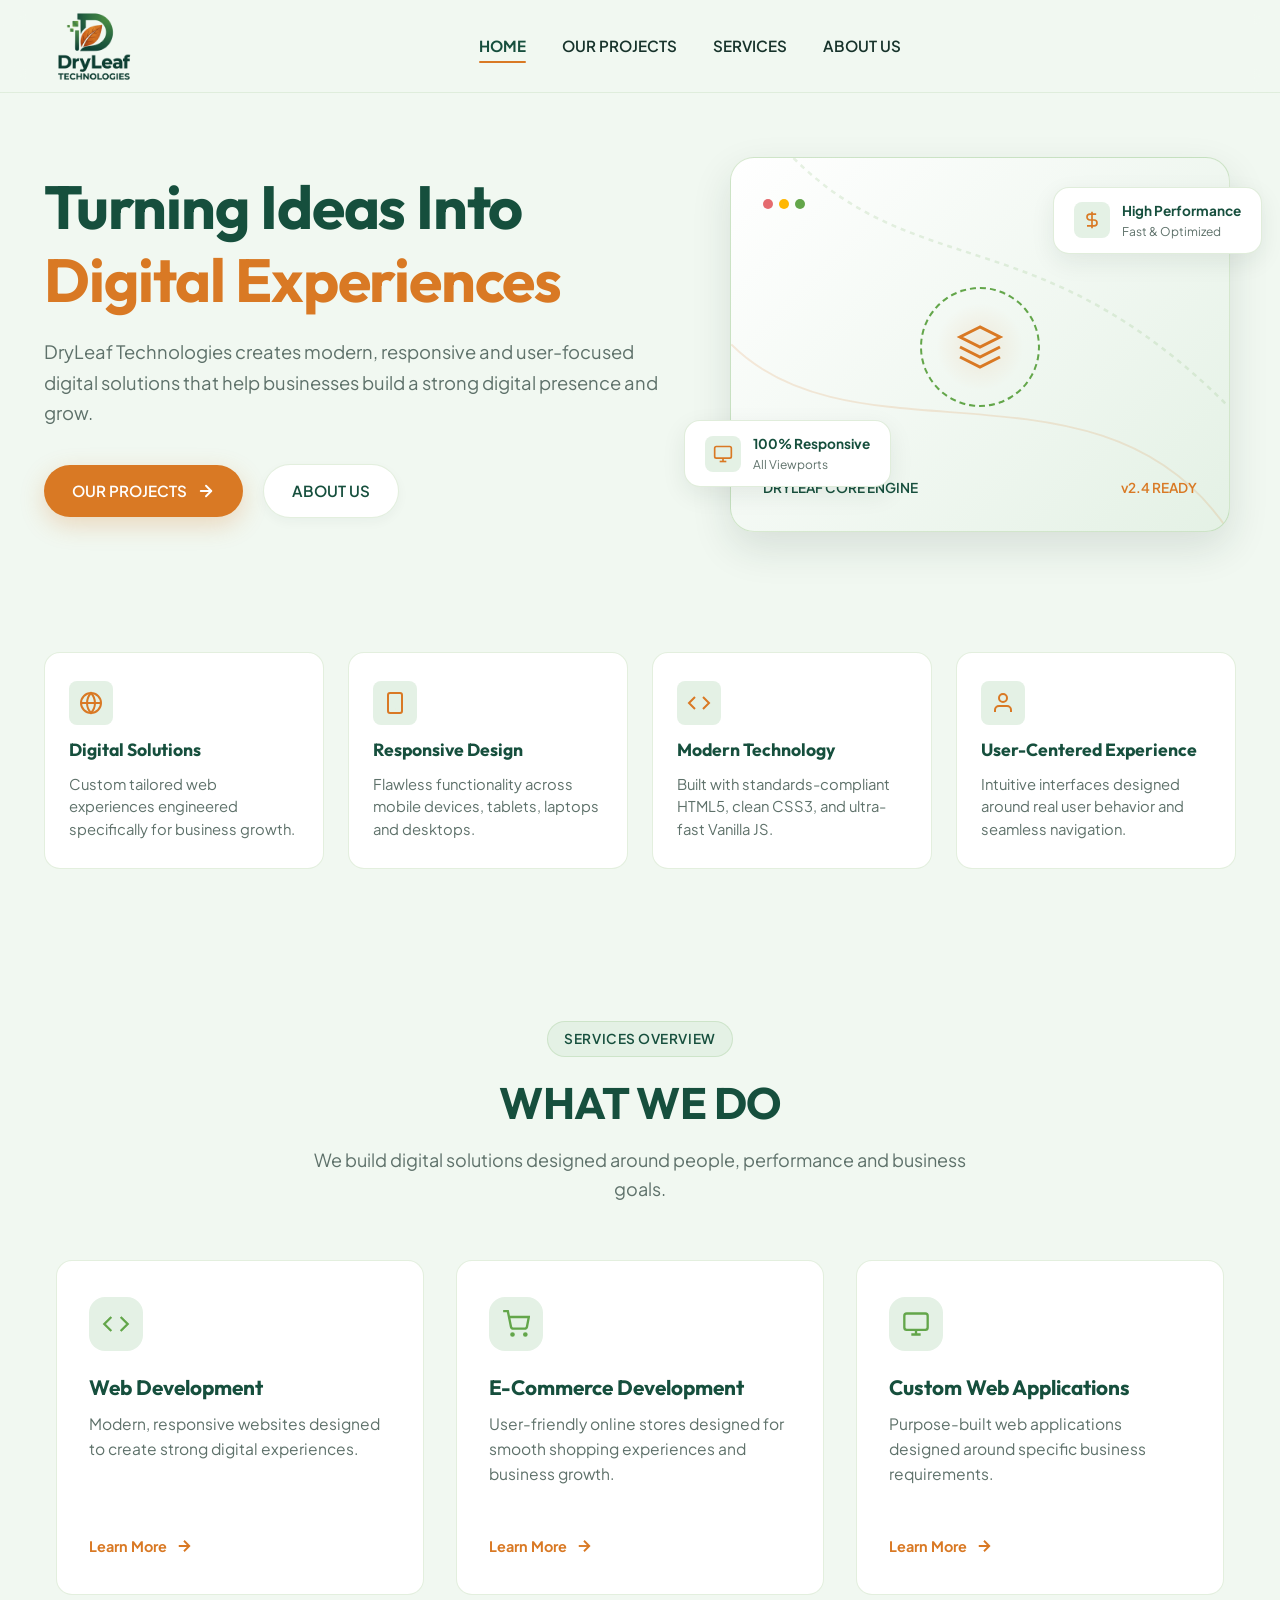
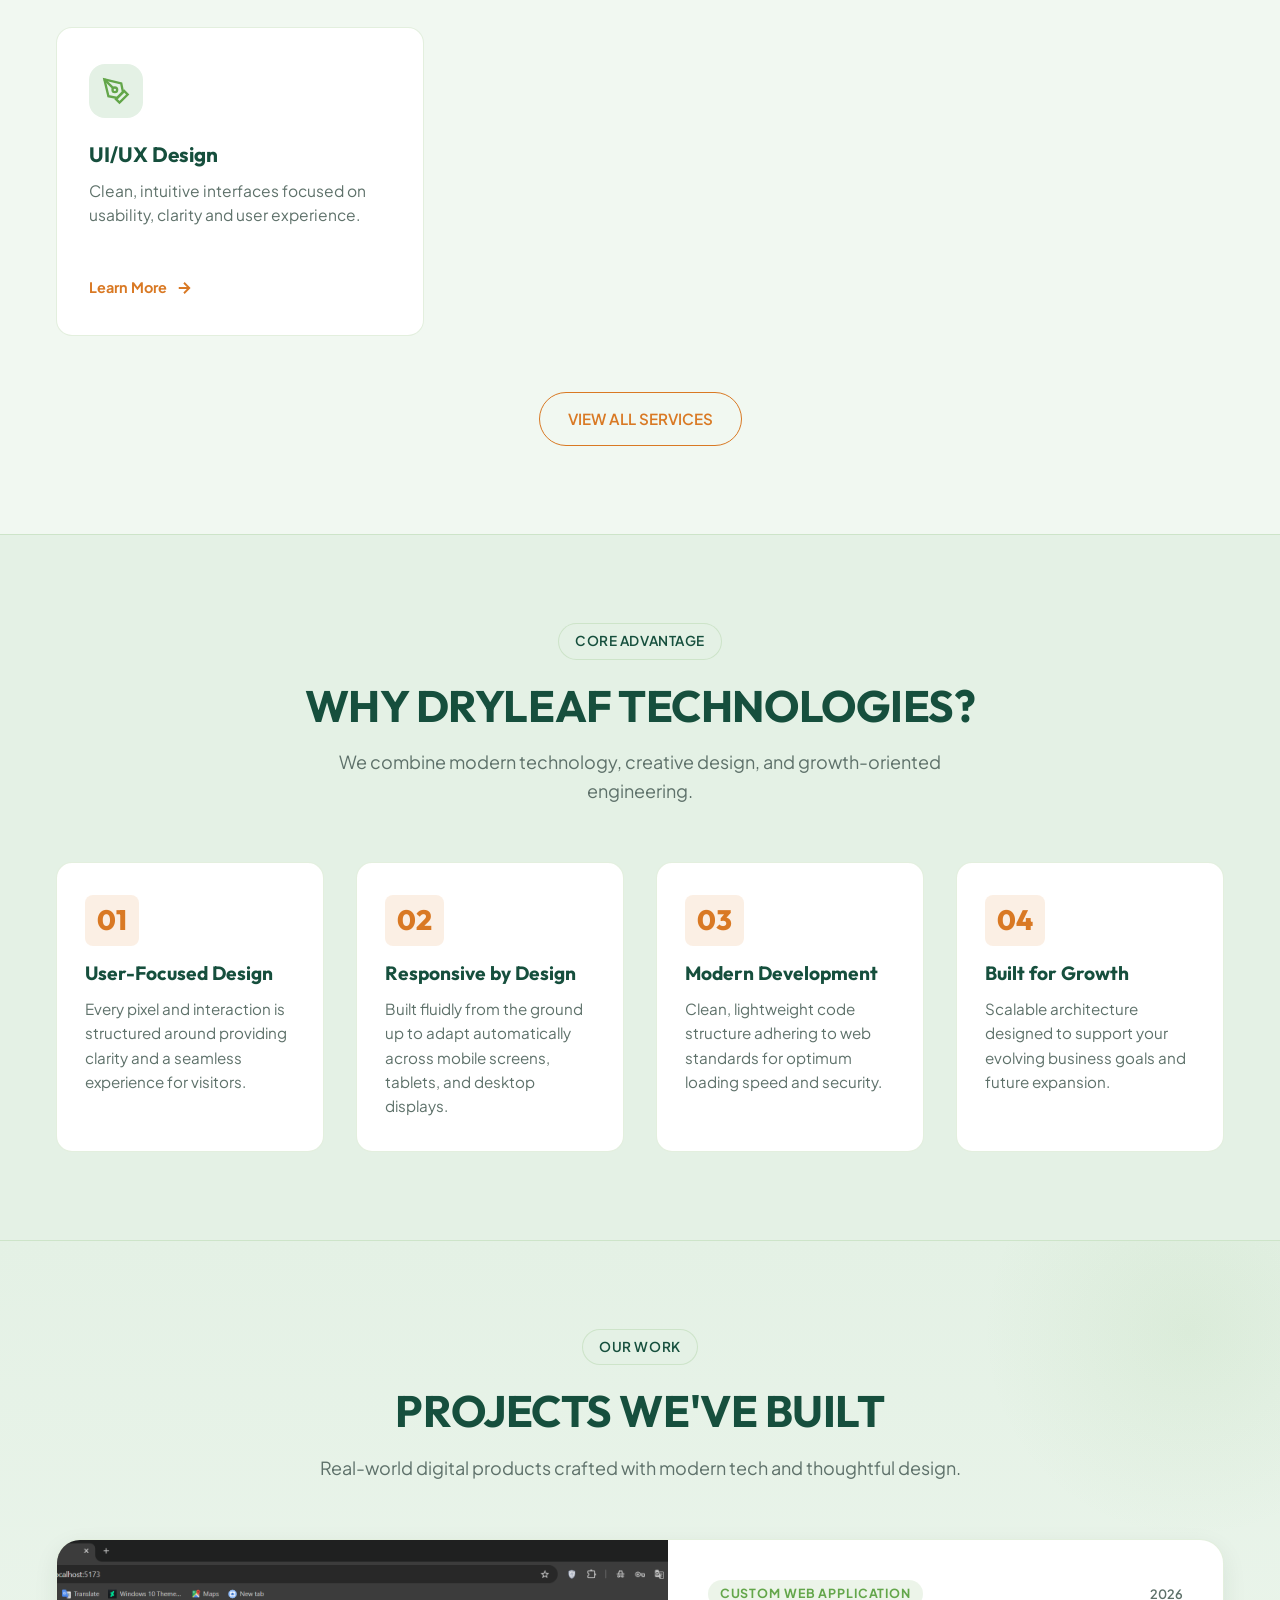
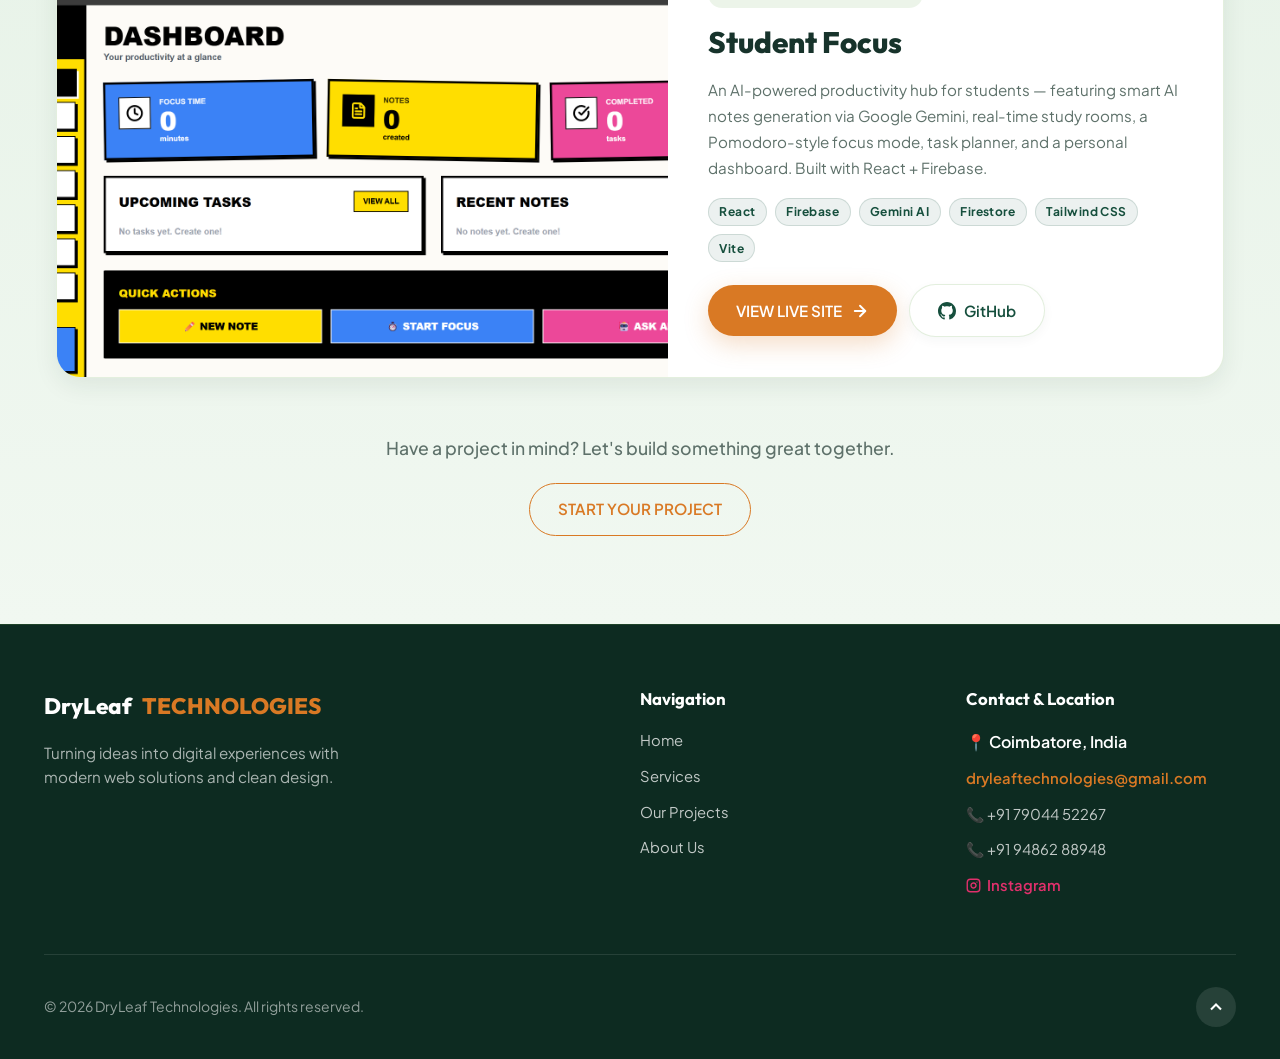
==== commit 3437a24c: "modified our poject section" ====
--- a/index.html
+++ b/index.html
@@ -30,10 +30,10 @@
 
   <title>DryLeaf Technologies | Digital Solutions &amp; Web Development | www.dryleaftechnologies.com</title>
 
-  <!-- Google Fonts: Minimalist Monochrome Stack -->
+  <!-- Google Fonts -->
   <link rel="preconnect" href="https://fonts.googleapis.com">
   <link rel="preconnect" href="https://fonts.gstatic.com" crossorigin>
-  <link href="https://fonts.googleapis.com/css2?family=JetBrains+Mono:ital,wght@0,400;0,600;0,700;1,400&family=Playfair+Display:ital,wght@0,400;0,600;0,700;0,800;0,900;1,400;1,600&family=Source+Serif+4:ital,opsz,wght@0,8..60,400;0,8..60,600;0,8..60,700;1,8..60,400&display=swap" rel="stylesheet">
+  <link href="https://fonts.googleapis.com/css2?family=Outfit:wght@500;600;700;800&family=Plus+Jakarta+Sans:wght@400;500;600;700&display=swap" rel="stylesheet">
   
   <!-- Main Stylesheet -->
   <link rel="stylesheet" href="css/style.css">
@@ -91,8 +91,8 @@
         <!-- Desktop & Mobile Navigation Links -->
         <ul class="nav-menu">
           <li><a href="index.html" class="nav-link active">HOME</a></li>
+          <li><a href="projects.html" class="nav-link">OUR PROJECTS</a></li>
           <li><a href="services.html" class="nav-link">SERVICES</a></li>
-          <li><a href="#showcase" class="nav-link">OUR PROJECTS</a></li>
           <li><a href="about.html" class="nav-link">ABOUT US</a></li>
         </ul>
 
@@ -121,27 +121,20 @@
         <div class="hero-grid">
           <!-- Left Hero Content -->
           <div class="hero-content reveal">
-            <div class="badge">
-              <span class="badge-dot"></span>
-              EST. 2026 — DIGITAL ARCHITECTURE & EDITORIAL WEB
-            </div>
-
-            <div class="hero-punctuation">
-              <div class="hero-line"></div>
-              <div class="hero-square"></div>
-            </div>
-
+
+            
             <h1 class="hero-title">
-              TURNING IDEAS INTO <span class="display-serif-italic">Digital Experiences</span>
+              Turning Ideas Into <span class="text-highlight">Digital Experiences</span>
             </h1>
             
             <p class="hero-description">
-              DryLeaf Technologies creates modern, responsive and user-focused digital solutions that help businesses build an authoritative presence and scale.
+              DryLeaf Technologies creates modern, responsive and user-focused digital solutions that help businesses build a strong digital presence and grow.
             </p>
             
             <div class="hero-cta-group">
-              <a href="#showcase" class="btn btn-primary btn-arrow">
-                OUR WORKS
+              <a href="projects.html" class="btn btn-primary">
+                OUR PROJECTS
+                <svg class="btn-icon" viewBox="0 0 24 24" fill="none" stroke="currentColor" stroke-width="2.5" stroke-linecap="round" stroke-linejoin="round"><line x1="5" y1="12" x2="19" y2="12"></line><polyline points="12 5 19 12 12 19"></polyline></svg>
               </a>
               <a href="about.html" class="btn btn-secondary">ABOUT US</a>
             </div>
@@ -197,7 +190,7 @@
                 </div>
               </div>
 
-              <div style="display: flex; justify-content: space-between; align-items: center; font-size: 0.85rem; font-weight: 600; color: var(--color-leaf-green);">
+              <div style="display: flex; justify-content: space-between; align-items: center; font-size: 0.85rem; font-weight: 600; color: var(--color-forest-green);">
                 <span>DRYLEAF CORE ENGINE</span>
                 <span style="color: var(--color-dry-orange);">v2.4 READY</span>
               </div>
@@ -488,6 +481,7 @@
           <div class="footer-links">
             <a href="index.html">Home</a>
             <a href="services.html">Services</a>
+            <a href="projects.html">Our Projects</a>
             <a href="about.html">About Us</a>
           </div>
         </div>
--- a/css/style.css
+++ b/css/style.css
@@ -1,64 +1,60 @@
 /* ==========================================================================
    DryLeaf Technologies - Master Stylesheet
-   Design Style: Minimalist Monochrome (Editorial Luxury)
-   Typography: Playfair Display (Serif), Source Serif 4 (Body), JetBrains Mono (Metadata)
-   Geometry: 0px Border Radius, Heavy Line-Based Systems, Zero Drop Shadows
+   Theme: Light Nature-Tech Aesthetic
+   Color System: Very Light Green, White, Dry Leaf Orange, Forest Green
    ========================================================================== */
 
 /* --------------------------------------------------------------------------
-   1. Design Tokens & CSS Variables
+   1. CSS Custom Properties (Design Tokens)
    -------------------------------------------------------------------------- */
 :root {
-  /* Strict Monochrome Color Palette */
-  --bg-primary: #FFFFFF;
-  --fg-primary: #000000;
-  --muted-bg: #F5F5F5;
-  --muted-fg: #525252;
-  --accent: #000000;
-  --accent-fg: #FFFFFF;
-  
-  --border-dark: #000000;
-  --border-light: #E5E5E5;
-  --border-muted: #D4D4D4;
-
-  /* Typography Stack */
-  --font-display: "Playfair Display", Georgia, serif;
-  --font-body: "Source Serif 4", Georgia, serif;
-  --font-mono: "JetBrains Mono", monospace;
-
-  /* Container & Spacing */
-  --container-max-width: 1152px;
-  --section-padding: 6rem 1.5rem;
-
-  /* Border Weights */
-  --border-hairline: 1px solid #E5E5E5;
-  --border-thin: 1px solid #000000;
-  --border-medium: 2px solid #000000;
-  --border-thick: 4px solid #000000;
-  --border-ultra: 8px solid #000000;
-
-  /* Zero Radius Everywhere */
-  --radius: 0px;
-
-  /* Instant Transitions */
-  --transition-instant: all 100ms ease;
-  --transition-fast: all 150ms cubic-bezier(0.16, 1, 0.3, 1);
-
-  /* Legacy variable mappings for safety */
-  --bg-dominant: #FFFFFF;
-  --bg-soft: #F5F5F5;
+  /* Color Palette */
+  --bg-dominant: #F1F8F1;
+  --bg-soft: #E4F1E5;
   --bg-card: #FFFFFF;
-  --bg-card-solid: #FFFFFF;
-  --text-dark: #000000;
-  --text-muted: #525252;
-  --text-light: #000000;
-  --color-leaf-green: #000000;
-  --color-dry-orange: #000000;
-  --border-light: #000000;
-}
-
-/* --------------------------------------------------------------------------
-   2. Global Reset, Textures & Base Setup
+  --bg-dark-accent: #164F3D;
+
+  --color-leaf-green: #63A64A;
+  --color-dry-orange: #D97924;
+  --color-dry-orange-hover: #C06416;
+  --color-dry-orange-light: rgba(217, 121, 36, 0.12);
+  --color-forest-green: #164F3D;
+  --color-forest-green-muted: rgba(22, 79, 61, 0.7);
+
+  --text-dark: #17332B;
+  --text-muted: #5E716A;
+  --text-light: #FFFFFF;
+
+  --border-light: rgba(99, 166, 74, 0.18);
+  --border-focus: #D97924;
+
+  /* Typography */
+  --font-primary: 'Plus Jakarta Sans', -apple-system, BlinkMacSystemFont, 'Segoe UI', Roboto, sans-serif;
+  --font-display: 'Outfit', 'Plus Jakarta Sans', sans-serif;
+
+  /* Spacing System */
+  --section-padding-desktop: 5.5rem 2rem;
+  --section-padding-tablet: 4rem 1.5rem;
+  --section-padding-mobile: 3rem 1rem;
+  --container-max-width: 1240px;
+
+  /* Shadows */
+  --shadow-sm: 0 4px 12px rgba(23, 51, 43, 0.04);
+  --shadow-md: 0 8px 24px rgba(23, 51, 43, 0.08);
+  --shadow-lg: 0 16px 40px rgba(23, 51, 43, 0.12);
+  --shadow-orange: 0 8px 24px rgba(217, 121, 36, 0.25);
+
+  /* Transitions & Border Radius */
+  --transition-fast: 0.2s cubic-bezier(0.16, 1, 0.3, 1);
+  --transition-smooth: 0.35s cubic-bezier(0.16, 1, 0.3, 1);
+  --radius-sm: 8px;
+  --radius-md: 16px;
+  --radius-lg: 24px;
+  --radius-full: 9999px;
+}
+
+/* --------------------------------------------------------------------------
+   2. Base & Reset
    -------------------------------------------------------------------------- */
 *,
 *::before,
@@ -66,61 +62,55 @@
   box-sizing: border-box;
   margin: 0;
   padding: 0;
-  border-radius: 0 !important; /* Non-negotiable 0px sharp corners */
-  box-shadow: none !important;  /* Non-negotiable zero drop shadows */
 }
 
 html {
   scroll-behavior: smooth;
   font-size: 16px;
-  background-color: var(--bg-primary);
-  color: var(--fg-primary);
   -webkit-font-smoothing: antialiased;
   -moz-osx-font-smoothing: grayscale;
 }
 
 body {
-  font-family: var(--font-body);
-  background-color: var(--bg-primary);
-  color: var(--fg-primary);
-  line-height: 1.625;
+  font-family: var(--font-primary);
+  background-color: var(--bg-dominant);
+  color: var(--text-dark);
+  line-height: 1.6;
   overflow-x: hidden;
   min-height: 100vh;
   display: flex;
   flex-direction: column;
-  position: relative;
-}
-
-/* Global Paper Noise & Subtle Horizontal Line Texture */
-body::before {
-  content: "";
-  position: fixed;
-  top: 0;
-  left: 0;
-  width: 100%;
-  height: 100%;
-  pointer-events: none;
-  z-index: 9999;
-  background-image: url("data:image/svg+xml,%3Csvg viewBox='0 0 256 256' xmlns='http://www.w3.org/2000/svg'%3E%3Cfilter id='noise'%3E%3CfeTurbulence type='fractalNoise' baseFrequency='0.8' numOctaves='4' stitchTiles='stitch'/%3E%3C/filter%3E%3Crect width='100%25' height='100%25' filter='url(%23noise)'/%3E%3C/svg%3E");
-  opacity: 0.025;
-}
-
-.horizontal-lines-bg {
-  background-image: repeating-linear-gradient(
-    0deg,
-    transparent,
-    transparent 1px,
-    #000000 1px,
-    #000000 2px
-  );
-  background-size: 100% 4px;
-}
-
-.grid-lines-bg {
-  background-image:
-    linear-gradient(rgba(0, 0, 0, 0.06) 1px, transparent 1px),
-    linear-gradient(90deg, rgba(0, 0, 0, 0.06) 1px, transparent 1px);
-  background-size: 40px 40px;
+}
+
+img,
+svg {
+  max-width: 100%;
+  height: auto;
+  display: block;
+}
+
+a {
+  color: inherit;
+  text-decoration: none;
+  transition: color var(--transition-fast);
+}
+
+button,
+input,
+textarea {
+  font-family: inherit;
+  font-size: inherit;
+  outline: none;
+  border: none;
+  background: none;
+}
+
+button {
+  cursor: pointer;
+}
+
+ul {
+  list-style: none;
 }
 
 /* Container */
@@ -131,115 +121,83 @@
   padding: 0 1.5rem;
 }
 
-img, svg {
-  max-width: 100%;
-  height: auto;
-  display: block;
-}
-
-a {
-  color: inherit;
-  text-decoration: none;
-  transition: var(--transition-instant);
-}
-
-ul {
-  list-style: none;
-}
-
-/* --------------------------------------------------------------------------
-   3. Typography & Hierarchy
-   -------------------------------------------------------------------------- */
-h1, h2, h3, h4, h5, h6 {
+/* --------------------------------------------------------------------------
+   3. Typography & Section Headers
+   -------------------------------------------------------------------------- */
+h1,
+h2,
+h3,
+h4,
+h5,
+h6 {
   font-family: var(--font-display);
-  color: var(--fg-primary);
+  color: var(--color-forest-green);
   font-weight: 700;
-  line-height: 1.05;
-  letter-spacing: -0.025em;
+  line-height: 1.2;
 }
 
 h1 {
-  font-size: clamp(2.8rem, 6.5vw, 5.5rem);
+  font-size: clamp(2.25rem, 5vw, 3.8rem);
+  letter-spacing: -0.02em;
 }
 
 h2 {
-  font-size: clamp(2rem, 4vw, 3.5rem);
+  font-size: clamp(1.8rem, 3.5vw, 2.75rem);
+  letter-spacing: -0.01em;
 }
 
 h3 {
-  font-size: clamp(1.4rem, 2.5vw, 2rem);
+  font-size: clamp(1.25rem, 2.2vw, 1.6rem);
 }
 
 p {
-  color: var(--muted-fg);
-  font-size: 1.0625rem;
-  font-family: var(--font-body);
-}
-
-/* Oversized Editorial Statements */
-.display-oversized {
-  font-family: var(--font-display);
-  font-size: clamp(3.5rem, 9vw, 8rem);
-  line-height: 0.95;
-  letter-spacing: -0.04em;
-  text-transform: uppercase;
-  font-weight: 800;
-}
-
-.display-serif-italic {
-  font-style: italic;
-  font-weight: 400;
-}
-
-/* Monospaced Labels & Fine Print */
-.mono-label {
-  font-family: var(--font-mono);
-  font-size: 0.8125rem;
-  letter-spacing: 0.12em;
-  text-transform: uppercase;
-  color: var(--fg-primary);
-  font-weight: 600;
+  color: var(--text-muted);
+  font-size: clamp(1rem, 1.1vw, 1.125rem);
 }
 
 .badge {
   display: inline-flex;
   align-items: center;
   gap: 0.5rem;
-  padding: 0.35rem 0.85rem;
-  background: var(--fg-primary);
-  color: var(--bg-primary);
-  border: 1px solid var(--fg-primary);
-  font-family: var(--font-mono);
-  font-size: 0.75rem;
+  padding: 0.4rem 1rem;
+  background-color: var(--bg-soft);
+  color: var(--color-forest-green);
+  border: 1px solid var(--border-light);
+  border-radius: var(--radius-full);
+  font-size: 0.85rem;
   font-weight: 600;
-  letter-spacing: 0.12em;
+  letter-spacing: 0.04em;
   text-transform: uppercase;
-  margin-bottom: 1.5rem;
+  margin-bottom: 1.25rem;
 }
 
 .badge-dot {
-  width: 6px;
-  height: 6px;
-  background-color: var(--bg-primary);
+  width: 8px;
+  height: 8px;
+  background-color: var(--color-dry-orange);
+  border-radius: 50%;
   display: inline-block;
-}
-
-/* Section Header */
+  animation: pulse-dot 2s infinite ease-in-out;
+}
+
+@keyframes pulse-dot {
+
+  0%,
+  100% {
+    transform: scale(1);
+    opacity: 1;
+  }
+
+  50% {
+    transform: scale(1.4);
+    opacity: 0.7;
+  }
+}
+
 .section-header {
-  text-align: left;
-  max-width: 800px;
-  margin-bottom: 3.5rem;
-  position: relative;
-  padding-left: 1.5rem;
-  border-left: 4px solid var(--fg-primary);
-}
-
-.section-header.centered {
   text-align: center;
-  margin-left: auto;
-  margin-right: auto;
-  padding-left: 0;
-  border-left: none;
+  max-width: 680px;
+  margin: 0 auto 3.5rem auto;
 }
 
 .section-header h2 {
@@ -247,123 +205,88 @@
 }
 
 .section-header p {
-  font-size: 1.15rem;
+  font-size: 1.125rem;
 }
 
 .text-highlight {
-  background: none;
-  -webkit-text-fill-color: initial;
-  color: var(--fg-primary);
-  font-style: italic;
-  text-decoration: underline;
-  text-decoration-thickness: 2px;
-  text-underline-offset: 4px;
-}
-
-/* Heavy Rules & Dividers */
-.section-divider {
-  width: 100%;
-  height: 4px;
-  background-color: var(--fg-primary);
-  margin: 0;
-}
-
-.section-divider-thick {
-  width: 100%;
-  height: 8px;
-  background-color: var(--fg-primary);
-  margin: 0;
-}
-
-.hairline-divider {
-  width: 100%;
-  height: 1px;
-  background-color: var(--border-light);
-  margin: 2rem 0;
-}
-
-/* --------------------------------------------------------------------------
-   4. Buttons & Controls (Inversion Style)
+  color: var(--color-dry-orange);
+  position: relative;
+  display: inline-block;
+}
+
+/* --------------------------------------------------------------------------
+   4. Buttons & Interactive Elements
    -------------------------------------------------------------------------- */
 .btn {
   display: inline-flex;
   align-items: center;
   justify-content: center;
-  gap: 0.75rem;
-  padding: 1rem 2rem;
-  font-family: var(--font-mono);
-  font-weight: 700;
-  font-size: 0.875rem;
-  text-transform: uppercase;
-  letter-spacing: 0.1em;
-  transition: var(--transition-instant);
+  gap: 0.6rem;
+  padding: 0.85rem 1.75rem;
+  border-radius: var(--radius-full);
+  font-weight: 600;
+  font-size: 0.95rem;
+  transition: all var(--transition-smooth);
   position: relative;
+  overflow: hidden;
   white-space: nowrap;
-  cursor: pointer;
-  border: 2px solid var(--fg-primary);
 }
 
 .btn-primary {
-  background-color: var(--fg-primary);
-  color: var(--bg-primary);
-  border-color: var(--fg-primary);
+  background-color: var(--color-dry-orange);
+  color: var(--text-light);
+  box-shadow: var(--shadow-orange);
 }
 
 .btn-primary:hover {
-  background-color: var(--bg-primary);
-  color: var(--fg-primary);
-  border-color: var(--fg-primary);
-}
-
-.btn-secondary,
+  background-color: var(--color-dry-orange-hover);
+  transform: translateY(-2px);
+  box-shadow: 0 12px 28px rgba(217, 121, 36, 0.35);
+}
+
+.btn-secondary {
+  background-color: var(--bg-card);
+  color: var(--color-forest-green);
+  border: 1px solid var(--border-light);
+  box-shadow: var(--shadow-sm);
+}
+
+.btn-secondary:hover {
+  background-color: var(--bg-soft);
+  color: var(--color-forest-green);
+  border-color: var(--color-leaf-green);
+  transform: translateY(-2px);
+}
+
 .btn-outline {
-  background-color: transparent;
-  color: var(--fg-primary);
-  border-color: var(--fg-primary);
-}
-
-.btn-secondary:hover,
+  border: 1.5px solid var(--color-dry-orange);
+  color: var(--color-dry-orange);
+  background: transparent;
+}
+
 .btn-outline:hover {
-  background-color: var(--fg-primary);
-  color: var(--bg-primary);
-}
-
-.btn-ghost {
-  border: none;
-  background: transparent;
-  color: var(--fg-primary);
-  padding: 0.5rem 1rem;
-}
-
-.btn-ghost:hover {
-  text-decoration: underline;
-  text-decoration-thickness: 2px;
-}
-
-/* Arrow indicator for CTAs */
-.btn-arrow::after {
-  content: "→";
-  font-family: var(--font-mono);
-  font-weight: 400;
-  transition: transform 100ms ease;
-}
-
-.btn-arrow:hover::after {
+  background-color: var(--color-dry-orange);
+  color: var(--text-light);
+  transform: translateY(-2px);
+}
+
+.btn .btn-icon {
+  width: 18px;
+  height: 18px;
+  transition: transform var(--transition-fast);
+}
+
+.btn:hover .btn-icon {
   transform: translateX(4px);
 }
 
-/* Accessibility Focus States */
-:focus-visible {
-  outline: 3px solid var(--fg-primary) !important;
-  outline-offset: 3px !important;
-}
-
+/* Focus States for Accessibility */
+a:focus-visible,
 button:focus-visible,
-a:focus-visible,
 input:focus-visible,
 textarea:focus-visible {
-  outline: 3px solid var(--fg-primary) !important;
-  outline-offset: 3px !important;
+  outline: 2px solid var(--border-focus);
+  outline-offset: 3px;
 }
 
 /* --------------------------------------------------------------------------
@@ -372,68 +295,85 @@
 .header {
   position: sticky;
   top: 0;
+  left: 0;
+  width: 100%;
   z-index: 1000;
-  background-color: var(--bg-primary);
-  border-bottom: 2px solid var(--fg-primary);
-  padding: 1.25rem 0;
-  transition: var(--transition-instant);
+  background-color: rgba(241, 248, 241, 0.85);
+  backdrop-filter: blur(12px);
+  -webkit-backdrop-filter: blur(12px);
+  border-bottom: 1px solid rgba(99, 166, 74, 0.12);
+  transition: all var(--transition-smooth);
 }
 
 .header.scrolled {
-  padding: 0.85rem 0;
   background-color: rgba(255, 255, 255, 0.95);
-  backdrop-filter: blur(4px);
+  box-shadow: var(--shadow-sm);
+  border-bottom-color: rgba(99, 166, 74, 0.2);
 }
 
 .navbar {
   display: flex;
   align-items: center;
   justify-content: space-between;
+  height: 92px;
+  transition: height var(--transition-smooth);
+}
+
+.header.scrolled .navbar {
+  height: 76px;
 }
 
 .brand-logo {
   display: flex;
   align-items: center;
   gap: 0.75rem;
-  font-family: var(--font-display);
-  font-size: 1.35rem;
-  font-weight: 800;
-  letter-spacing: -0.02em;
-  color: var(--fg-primary);
+  text-decoration: none;
 }
 
 .brand-logo img {
-  height: 38px;
+  height: 100px;
   width: auto;
-  filter: grayscale(100%) contrast(150%);
+  object-fit: contain;
+  mix-blend-mode: multiply;
+  transition: all var(--transition-smooth);
+}
+
+.header.scrolled .brand-logo img {
+  height: 60px;
+}
+
+.brand-logo:hover img {
+  transform: scale(1.04);
 }
 
 .nav-menu {
   display: flex;
   align-items: center;
-  gap: 2.5rem;
+  gap: 2.25rem;
 }
 
 .nav-link {
-  font-family: var(--font-mono);
-  font-size: 0.8125rem;
+  font-size: 0.95rem;
   font-weight: 600;
-  letter-spacing: 0.1em;
-  text-transform: uppercase;
-  color: var(--fg-primary);
+  color: var(--text-dark);
   position: relative;
-  padding: 0.25rem 0;
+  padding: 0.5rem 0;
 }
 
 .nav-link::after {
-  content: "";
+  content: '';
   position: absolute;
   bottom: 0;
   left: 0;
   width: 0%;
-  height: 2px;
-  background-color: var(--fg-primary);
-  transition: width 100ms ease;
+  height: 2.5px;
+  background-color: var(--color-dry-orange);
+  border-radius: var(--radius-full);
+  transition: width var(--transition-smooth);
+}
+
+.nav-link:hover {
+  color: var(--color-forest-green);
 }
 
 .nav-link:hover::after,
@@ -441,13 +381,18 @@
   width: 100%;
 }
 
+.nav-link.active {
+  color: var(--color-forest-green);
+  font-weight: 700;
+}
+
 .header-actions {
   display: flex;
   align-items: center;
   gap: 1rem;
 }
 
-/* Hamburger menu for mobile */
+/* Hamburger Toggle */
 .hamburger-toggle {
   display: none;
   flex-direction: column;
@@ -457,463 +402,1441 @@
   background: transparent;
   border: none;
   cursor: pointer;
-}
-
-.hamburger-toggle span {
+  z-index: 1010;
+  padding: 0;
+}
+
+.hamburger-line {
   width: 100%;
-  height: 2px;
-  background-color: var(--fg-primary);
-  transition: var(--transition-instant);
-}
-
-/* Mobile Nav Drawer */
+  height: 2.5px;
+  background-color: var(--color-forest-green);
+  border-radius: 4px;
+  transition: all var(--transition-smooth);
+}
+
+.hamburger-toggle.active .hamburger-line:nth-child(1) {
+  transform: translateY(8.5px) rotate(45deg);
+}
+
+.hamburger-toggle.active .hamburger-line:nth-child(2) {
+  opacity: 0;
+}
+
+.hamburger-toggle.active .hamburger-line:nth-child(3) {
+  transform: translateY(-8.5px) rotate(-45deg);
+}
+
+/* Mobile Drawer Overlay */
 .mobile-nav-backdrop {
   position: fixed;
-  inset: 0;
-  background-color: rgba(0, 0, 0, 0.7);
+  top: 0;
+  left: 0;
+  width: 100vw;
+  height: 100vh;
+  background-color: rgba(22, 79, 61, 0.4);
+  backdrop-filter: blur(4px);
+  z-index: 998;
   opacity: 0;
-  pointer-events: none;
-  transition: var(--transition-instant);
-  z-index: 1001;
+  visibility: hidden;
+  transition: all var(--transition-smooth);
 }
 
 .mobile-nav-backdrop.active {
   opacity: 1;
-  pointer-events: auto;
+  visibility: visible;
 }
 
 /* --------------------------------------------------------------------------
    6. Hero Section
    -------------------------------------------------------------------------- */
-.hero {
-  padding: 6rem 0 5rem 0;
+.hero-section {
+  padding: 4rem 0 5rem 0;
   position: relative;
-  background-color: var(--bg-primary);
-  border-bottom: 4px solid var(--fg-primary);
+  overflow: hidden;
 }
 
 .hero-grid {
   display: grid;
-  grid-template-columns: 1fr;
-  gap: 3rem;
+  grid-template-columns: 1.1fr 0.9fr;
+  gap: 3.5rem;
   align-items: center;
 }
 
 .hero-content {
-  max-width: 900px;
-}
-
-.hero-punctuation {
-  display: flex;
-  align-items: center;
-  gap: 1rem;
-  margin-bottom: 2rem;
-}
-
-.hero-line {
-  height: 4px;
-  width: 80px;
-  background-color: var(--fg-primary);
-}
-
-.hero-square {
-  width: 14px;
-  height: 14px;
-  border: 2px solid var(--fg-primary);
-  background-color: var(--bg-primary);
+  max-width: 620px;
 }
 
 .hero-title {
-  font-size: clamp(3rem, 7.5vw, 6.5rem);
-  line-height: 0.95;
-  letter-spacing: -0.035em;
-  margin-bottom: 2rem;
-  text-transform: uppercase;
-}
-
-.hero-subtitle {
-  font-size: clamp(1.15rem, 2vw, 1.4rem);
-  color: var(--muted-fg);
-  margin-bottom: 3rem;
-  max-width: 700px;
-  font-family: var(--font-body);
-  line-height: 1.6;
+  margin-bottom: 1.25rem;
+  color: var(--color-forest-green);
+}
+
+.hero-description {
+  font-size: 1.15rem;
+  margin-bottom: 2.25rem;
+  line-height: 1.65;
 }
 
 .hero-cta-group {
   display: flex;
+  align-items: center;
+  gap: 1.25rem;
   flex-wrap: wrap;
-  gap: 1.25rem;
-}
-
-.hero-showcase-box {
-  border: 2px solid var(--fg-primary);
-  padding: 2.5rem;
-  background: var(--bg-primary);
+}
+
+/* Hero Tech Visual Composition */
+.hero-visual-wrapper {
   position: relative;
-}
-
-.hero-showcase-box::after {
-  content: "";
+  display: flex;
+  justify-content: center;
+  align-items: center;
+}
+
+.hero-visual-card {
+  width: 100%;
+  aspect-ratio: 4/3;
+  max-width: 500px;
+  background: linear-gradient(135deg, #FFFFFF 0%, #E4F1E5 100%);
+  border: 1px solid rgba(99, 166, 74, 0.25);
+  border-radius: var(--radius-lg);
+  box-shadow: var(--shadow-lg);
+  position: relative;
+  padding: 2rem;
+  display: flex;
+  flex-direction: column;
+  justify-content: space-between;
+  overflow: hidden;
+}
+
+/* Subtle Leaf & Tech Lines SVG Background inside Card */
+.hero-visual-bg-pattern {
   position: absolute;
-  bottom: -10px;
-  right: -10px;
+  top: 0;
+  right: 0;
   width: 100%;
   height: 100%;
-  border: 2px solid var(--fg-primary);
+  opacity: 0.15;
   pointer-events: none;
-  z-index: -1;
-}
-
-/* --------------------------------------------------------------------------
-   7. Cards & Grid System
-   -------------------------------------------------------------------------- */
-.cards-grid {
-  display: grid;
-  grid-template-columns: repeat(auto-fit, minmax(320px, 1fr));
-  gap: 2rem;
-}
-
-.card {
-  background-color: var(--bg-primary);
-  border: 2px solid var(--fg-primary);
-  padding: 2.5rem;
+}
+
+.hero-visual-header {
+  display: flex;
+  align-items: center;
+  justify-content: space-between;
   position: relative;
-  transition: var(--transition-instant);
-  display: flex;
-  flex-direction: column;
-}
-
-/* Color Inversion on Hover */
-.card-interactive:hover,
-.card-hover-invert:hover {
-  background-color: var(--fg-primary);
-  color: var(--bg-primary);
-}
-
-.card-interactive:hover h3,
-.card-interactive:hover h4,
-.card-interactive:hover p,
-.card-interactive:hover .mono-label,
-.card-hover-invert:hover h3,
-.card-hover-invert:hover h4,
-.card-hover-invert:hover p,
-.card-hover-invert:hover .mono-label {
-  color: var(--bg-primary);
-}
-
-.card-interactive:hover .btn-outline {
-  border-color: var(--bg-primary);
-  color: var(--bg-primary);
-}
-
-.card-interactive:hover .btn-outline:hover {
-  background-color: var(--bg-primary);
-  color: var(--fg-primary);
-}
-
-/* Editorial Boxed Drop Cap */
-.drop-cap::first-letter {
-  font-family: var(--font-display);
-  float: left;
-  font-size: 3.8rem;
-  line-height: 0.8;
-  padding: 0.6rem 0.8rem;
-  margin-right: 0.85rem;
-  margin-bottom: 0.25rem;
-  border: 2px solid var(--fg-primary);
-  background-color: var(--fg-primary);
-  color: var(--bg-primary);
-  font-weight: 800;
-}
-
-/* --------------------------------------------------------------------------
-   8. Inverted Stats Section (Dark Drama)
-   -------------------------------------------------------------------------- */
-.inverted-section {
-  background-color: #000000;
-  color: #FFFFFF;
-  padding: 6rem 0;
+  z-index: 2;
+}
+
+.visual-dots {
+  display: flex;
+  gap: 6px;
+}
+
+.visual-dot {
+  width: 10px;
+  height: 10px;
+  border-radius: 50%;
+}
+
+.visual-dot:nth-child(1) {
+  background-color: #E56B6F;
+}
+
+.visual-dot:nth-child(2) {
+  background-color: #FFB703;
+}
+
+.visual-dot:nth-child(3) {
+  background-color: var(--color-leaf-green);
+}
+
+.visual-badge {
+  font-size: 0.75rem;
+  font-weight: 700;
+  letter-spacing: 0.05em;
+  color: var(--color-forest-green);
+  text-transform: uppercase;
+  background: rgba(99, 166, 74, 0.15);
+  padding: 0.25rem 0.75rem;
+  border-radius: var(--radius-full);
+}
+
+.hero-visual-center {
   position: relative;
-  border-top: 4px solid #000000;
-  border-bottom: 4px solid #000000;
-}
-
-.inverted-section::before {
-  content: "";
+  z-index: 2;
+  margin: 1.5rem 0;
+  text-align: center;
+}
+
+.digital-mesh-graphic {
+  width: 120px;
+  height: 120px;
+  margin: 0 auto;
+  position: relative;
+  display: flex;
+  align-items: center;
+  justify-content: center;
+}
+
+.mesh-circle-outer {
   position: absolute;
   inset: 0;
-  background-image: repeating-linear-gradient(
-    90deg,
-    transparent,
-    transparent 1px,
-    #FFFFFF 1px,
-    #FFFFFF 2px
-  );
-  background-size: 4px 100%;
-  opacity: 0.03;
+  border: 2px dashed var(--color-leaf-green);
+  border-radius: 50%;
+  animation: rotate-mesh 20s linear infinite;
+}
+
+.mesh-circle-inner {
+  position: absolute;
+  inset: 16px;
+  background: radial-gradient(circle, var(--color-dry-orange-light) 0%, transparent 70%);
+  border-radius: 50%;
+}
+
+.mesh-center-icon {
+  position: relative;
+  z-index: 2;
+  width: 48px;
+  height: 48px;
+  color: var(--color-dry-orange);
+}
+
+@keyframes rotate-mesh {
+  from {
+    transform: rotate(0deg);
+  }
+
+  to {
+    transform: rotate(360deg);
+  }
+}
+
+/* Floating Tech Pills */
+.floating-pill {
+  position: absolute;
+  background: var(--bg-card);
+  border: 1px solid rgba(99, 166, 74, 0.2);
+  padding: 0.75rem 1.25rem;
+  border-radius: var(--radius-md);
+  box-shadow: var(--shadow-md);
+  display: flex;
+  align-items: center;
+  gap: 0.75rem;
+  z-index: 10;
+  animation: float-pill 4s ease-in-out infinite alternate;
+}
+
+.floating-pill-1 {
+  top: 8%;
+  right: -5%;
+  animation-delay: 0s;
+}
+
+.floating-pill-2 {
+  bottom: 12%;
+  left: -8%;
+  animation-delay: 2s;
+}
+
+.pill-icon-box {
+  width: 36px;
+  height: 36px;
+  border-radius: var(--radius-sm);
+  background-color: var(--bg-soft);
+  display: flex;
+  align-items: center;
+  justify-content: center;
+  color: var(--color-dry-orange);
+}
+
+.pill-text {
+  display: flex;
+  flex-direction: column;
+}
+
+.pill-title {
+  font-size: 0.85rem;
+  font-weight: 700;
+  color: var(--color-forest-green);
+}
+
+.pill-sub {
+  font-size: 0.75rem;
+  color: var(--text-muted);
+}
+
+@keyframes float-pill {
+  0% {
+    transform: translateY(0px);
+  }
+
+  100% {
+    transform: translateY(-10px);
+  }
+}
+
+/* --------------------------------------------------------------------------
+   7. Highlights Section
+   -------------------------------------------------------------------------- */
+.highlights-section {
+  padding: 2.5rem 0 4rem 0;
+}
+
+.highlights-grid {
+  display: grid;
+  grid-template-columns: repeat(4, 1fr);
+  gap: 1.5rem;
+}
+
+.highlight-card {
+  background-color: var(--bg-card);
+  border: 1px solid var(--border-light);
+  border-radius: var(--radius-md);
+  padding: 1.75rem 1.5rem;
+  transition: all var(--transition-smooth);
+  display: flex;
+  flex-direction: column;
+  gap: 0.85rem;
+}
+
+.highlight-card:hover {
+  transform: translateY(-5px);
+  border-color: var(--color-leaf-green);
+  box-shadow: var(--shadow-md);
+}
+
+.highlight-icon {
+  width: 44px;
+  height: 44px;
+  background-color: var(--bg-soft);
+  border-radius: var(--radius-sm);
+  display: flex;
+  align-items: center;
+  justify-content: center;
+  color: var(--color-dry-orange);
+  transition: transform var(--transition-fast);
+}
+
+.highlight-card:hover .highlight-icon {
+  background-color: var(--color-dry-orange);
+  color: var(--text-light);
+  transform: scale(1.05);
+}
+
+.highlight-title {
+  font-size: 1.1rem;
+  font-weight: 700;
+  color: var(--color-forest-green);
+}
+
+.highlight-desc {
+  font-size: 0.925rem;
+  color: var(--text-muted);
+  line-height: 1.5;
+}
+
+/* --------------------------------------------------------------------------
+   8. Services Preview & Main Services Section
+   -------------------------------------------------------------------------- */
+.services-section {
+  padding: var(--section-padding-desktop);
+  background-color: var(--bg-dominant);
+}
+
+.services-grid {
+  display: grid;
+  grid-template-columns: repeat(3, 1fr);
+  gap: 2rem;
+}
+
+.service-card {
+  background-color: var(--bg-card);
+  border: 1px solid var(--border-light);
+  border-radius: var(--radius-md);
+  padding: 2.25rem 2rem;
+  position: relative;
+  transition: all var(--transition-smooth);
+  display: flex;
+  flex-direction: column;
+  justify-content: space-between;
+  overflow: hidden;
+  cursor: pointer;
+}
+
+/* Top Accent Line on Hover */
+.service-card::before {
+  content: '';
+  position: absolute;
+  top: 0;
+  left: 0;
+  width: 100%;
+  height: 4px;
+  background-color: var(--color-dry-orange);
+  opacity: 0;
+  transform: scaleX(0);
+  transform-origin: left;
+  transition: all var(--transition-smooth);
+}
+
+.service-card:hover {
+  transform: translateY(-6px);
+  box-shadow: var(--shadow-md);
+  border-color: rgba(99, 166, 74, 0.4);
+}
+
+.service-card:hover::before {
+  opacity: 1;
+  transform: scaleX(1);
+}
+
+.service-card-top {
+  margin-bottom: 1.75rem;
+}
+
+.service-icon-box {
+  width: 54px;
+  height: 54px;
+  border-radius: var(--radius-md);
+  background-color: var(--bg-soft);
+  display: flex;
+  align-items: center;
+  justify-content: center;
+  color: var(--color-leaf-green);
+  margin-bottom: 1.5rem;
+  transition: all var(--transition-fast);
+}
+
+.service-card:hover .service-icon-box {
+  background-color: var(--color-dry-orange-light);
+  color: var(--color-dry-orange);
+}
+
+.service-card-title {
+  font-size: 1.3rem;
+  margin-bottom: 0.75rem;
+  color: var(--color-forest-green);
+}
+
+.service-card-desc {
+  font-size: 0.975rem;
+  color: var(--text-muted);
+  line-height: 1.6;
+}
+
+.service-card-action {
+  display: inline-flex;
+  align-items: center;
+  gap: 0.5rem;
+  font-size: 0.9rem;
+  font-weight: 700;
+  color: var(--color-dry-orange);
+  margin-top: 1.25rem;
+}
+
+.service-card-action svg {
+  width: 18px;
+  height: 18px;
+  transition: transform var(--transition-fast);
+}
+
+.service-card:hover .service-card-action svg {
+  transform: translateX(4px);
+}
+
+.services-cta-wrapper {
+  text-align: center;
+  margin-top: 3.5rem;
+}
+
+/* --------------------------------------------------------------------------
+   9. Why DryLeaf Section
+   -------------------------------------------------------------------------- */
+.why-section {
+  padding: var(--section-padding-desktop);
+  background-color: var(--bg-soft);
+  border-top: 1px solid var(--border-light);
+  border-bottom: 1px solid var(--border-light);
+  position: relative;
+}
+
+.why-grid {
+  display: grid;
+  grid-template-columns: repeat(4, 1fr);
+  gap: 2rem;
+}
+
+.why-card {
+  background-color: var(--bg-card);
+  border: 1px solid var(--border-light);
+  border-radius: var(--radius-md);
+  padding: 2rem 1.75rem;
+  position: relative;
+  transition: all var(--transition-smooth);
+}
+
+.why-card:hover {
+  transform: translateY(-4px);
+  box-shadow: var(--shadow-md);
+}
+
+.why-number {
+  font-family: var(--font-display);
+  font-size: 1.75rem;
+  font-weight: 800;
+  color: var(--color-dry-orange);
+  margin-bottom: 1rem;
+  display: inline-block;
+  background: var(--color-dry-orange-light);
+  padding: 0.2rem 0.75rem;
+  border-radius: var(--radius-sm);
+}
+
+.why-card-title {
+  font-size: 1.2rem;
+  margin-bottom: 0.75rem;
+  color: var(--color-forest-green);
+}
+
+.why-card-desc {
+  font-size: 0.95rem;
+  color: var(--text-muted);
+}
+
+/* --------------------------------------------------------------------------
+   10. About Us Page Components
+   -------------------------------------------------------------------------- */
+.about-hero-section {
+  padding: 4.5rem 0 3.5rem 0;
+  text-align: center;
+}
+
+.about-hero-content {
+  max-width: 800px;
+  margin: 0 auto;
+}
+
+.mission-vision-grid {
+  display: grid;
+  grid-template-columns: 1fr 1fr;
+  gap: 2.5rem;
+  margin: 3.5rem 0;
+}
+
+.mv-card {
+  background: var(--bg-card);
+  border: 1px solid var(--border-light);
+  border-radius: var(--radius-lg);
+  padding: 2.75rem 2.25rem;
+  box-shadow: var(--shadow-sm);
+  position: relative;
+  overflow: hidden;
+  transition: all var(--transition-smooth);
+}
+
+.mv-card:hover {
+  box-shadow: var(--shadow-md);
+  border-color: var(--color-leaf-green);
+}
+
+.mv-card-icon {
+  width: 48px;
+  height: 48px;
+  border-radius: var(--radius-sm);
+  background-color: var(--color-dry-orange-light);
+  color: var(--color-dry-orange);
+  display: flex;
+  align-items: center;
+  justify-content: center;
+  margin-bottom: 1.25rem;
+}
+
+.mv-card h3 {
+  margin-bottom: 1rem;
+  color: var(--color-forest-green);
+}
+
+/* Core Values Grid */
+.values-grid {
+  display: grid;
+  grid-template-columns: repeat(4, 1fr);
+  gap: 1.75rem;
+}
+
+.value-card {
+  background-color: var(--bg-card);
+  border: 1px solid var(--border-light);
+  border-radius: var(--radius-md);
+  padding: 2rem 1.5rem;
+  text-align: center;
+  transition: all var(--transition-smooth);
+}
+
+.value-card:hover {
+  transform: translateY(-5px);
+  border-color: var(--color-leaf-green);
+  box-shadow: var(--shadow-md);
+}
+
+.value-icon {
+  width: 52px;
+  height: 52px;
+  margin: 0 auto 1.25rem auto;
+  border-radius: 50%;
+  background-color: var(--bg-soft);
+  color: var(--color-forest-green);
+  display: flex;
+  align-items: center;
+  justify-content: center;
+  transition: all var(--transition-fast);
+}
+
+.value-card:hover .value-icon {
+  background-color: var(--color-dry-orange);
+  color: var(--text-light);
+}
+
+.value-title {
+  font-size: 1.15rem;
+  margin-bottom: 0.5rem;
+  color: var(--color-forest-green);
+}
+
+/* Tech Stack Showcase */
+.tech-showcase-section {
+  padding: var(--section-padding-desktop);
+  background-color: var(--bg-soft);
+  border-radius: var(--radius-lg);
+  margin: 4rem 0;
+  text-align: center;
+}
+
+.tech-grid {
+  display: grid;
+  grid-template-columns: repeat(4, 1fr);
+  gap: 1.5rem;
+  margin-top: 2.5rem;
+}
+
+.tech-card {
+  background-color: var(--bg-card);
+  border: 1px solid var(--border-light);
+  border-radius: var(--radius-md);
+  padding: 1.75rem 1.25rem;
+  display: flex;
+  flex-direction: column;
+  align-items: center;
+  gap: 0.85rem;
+  transition: all var(--transition-smooth);
+}
+
+.tech-card:hover {
+  transform: translateY(-4px);
+  box-shadow: var(--shadow-md);
+  border-color: var(--color-dry-orange);
+}
+
+.tech-icon {
+  width: 48px;
+  height: 48px;
+  color: var(--color-forest-green);
+}
+
+.tech-name {
+  font-weight: 700;
+  color: var(--color-forest-green);
+  font-size: 1.05rem;
+}
+
+.tech-desc {
+  font-size: 0.85rem;
+  color: var(--text-muted);
+}
+
+/* --------------------------------------------------------------------------
+   11. Call To Action (CTA) Banner
+   -------------------------------------------------------------------------- */
+.cta-section {
+  padding: 4.5rem 0;
+}
+
+.cta-box {
+  background: linear-gradient(135deg, var(--color-forest-green) 0%, #0F3A2C 100%);
+  color: var(--text-light);
+  border-radius: var(--radius-lg);
+  padding: 4rem 3rem;
+  text-align: center;
+  position: relative;
+  overflow: hidden;
+  box-shadow: var(--shadow-lg);
+}
+
+/* Decorative Organic Glow inside CTA */
+.cta-box::before {
+  content: '';
+  position: absolute;
+  top: -50%;
+  right: -10%;
+  width: 350px;
+  height: 350px;
+  background: radial-gradient(circle, rgba(217, 121, 36, 0.25) 0%, transparent 70%);
+  border-radius: 50%;
   pointer-events: none;
 }
 
-.inverted-section h2,
-.inverted-section h3,
-.inverted-section p,
-.inverted-section .stat-number {
-  color: #FFFFFF;
-}
-
-.stats-grid {
+.cta-box h2 {
+  color: var(--text-light);
+  margin-bottom: 1rem;
+}
+
+.cta-box p {
+  color: rgba(255, 255, 255, 0.85);
+  max-width: 600px;
+  margin: 0 auto 2.25rem auto;
+  font-size: 1.15rem;
+}
+
+/* --------------------------------------------------------------------------
+   12. Footer
+   -------------------------------------------------------------------------- */
+.footer {
+  background-color: #0D2B21;
+  color: rgba(255, 255, 255, 0.75);
+  padding: 4rem 0 2rem 0;
+  margin-top: auto;
+  border-top: 1px solid rgba(99, 166, 74, 0.2);
+}
+
+.footer-grid {
   display: grid;
-  grid-template-columns: repeat(auto-fit, minmax(220px, 1fr));
-  gap: 2.5rem;
-  text-align: center;
-}
-
-.stat-item {
-  border: 1px solid #333333;
-  padding: 2.5rem 1.5rem;
-  background-color: #000000;
-  transition: var(--transition-instant);
-}
-
-.stat-item:hover {
-  border-color: #FFFFFF;
-}
-
-.stat-number {
+  grid-template-columns: 2fr 1fr 1fr;
+  gap: 3.5rem;
+  margin-bottom: 3.5rem;
+}
+
+.footer-brand p {
+  color: rgba(255, 255, 255, 0.65);
+  margin-top: 1rem;
+  max-width: 320px;
+  font-size: 0.95rem;
+}
+
+.footer-logo-text {
   font-family: var(--font-display);
-  font-size: clamp(3rem, 5vw, 4.5rem);
+  font-size: 1.4rem;
   font-weight: 800;
-  line-height: 1;
-  margin-bottom: 0.5rem;
-  letter-spacing: -0.03em;
-}
-
-.stat-label {
-  font-family: var(--font-mono);
-  font-size: 0.8125rem;
-  letter-spacing: 0.12em;
-  text-transform: uppercase;
-  color: #A3A3A3;
-}
-
-/* --------------------------------------------------------------------------
-   9. Showcase & Project Media
-   -------------------------------------------------------------------------- */
-.project-card {
-  border: 2px solid var(--fg-primary);
-  background: var(--bg-primary);
-  overflow: hidden;
+  color: var(--text-light);
+  display: flex;
+  align-items: center;
+  gap: 0.6rem;
+}
+
+.footer-logo-text span {
+  color: var(--color-dry-orange);
+}
+
+.footer-title {
+  color: var(--text-light);
+  font-size: 1.05rem;
+  font-weight: 700;
+  margin-bottom: 1.25rem;
+}
+
+.footer-links {
   display: flex;
   flex-direction: column;
-}
-
-.project-img-wrapper {
-  position: relative;
-  border-bottom: 2px solid var(--fg-primary);
-  overflow: hidden;
-  aspect-ratio: 16 / 9;
-}
-
-.project-img-wrapper img {
-  width: 100%;
-  height: 100%;
-  object-fit: cover;
-  filter: grayscale(100%);
-  transition: filter 200ms ease, transform 300ms ease;
-}
-
-.project-card:hover .project-img-wrapper img {
-  filter: grayscale(0%);
-  transform: scale(1.03);
-}
-
-.project-details {
-  padding: 2rem;
-  display: flex;
-  flex-direction: column;
-  gap: 1rem;
-}
-
-/* --------------------------------------------------------------------------
-   10. Form & Inputs
-   -------------------------------------------------------------------------- */
-.form-group {
-  margin-bottom: 1.75rem;
-}
-
-.form-label {
-  display: block;
-  font-family: var(--font-mono);
-  font-size: 0.8125rem;
-  font-weight: 700;
-  text-transform: uppercase;
-  letter-spacing: 0.1em;
-  margin-bottom: 0.5rem;
-  color: var(--fg-primary);
-}
-
-.form-control {
-  width: 100%;
-  padding: 1rem 1.25rem;
-  font-family: var(--font-body);
-  font-size: 1rem;
-  color: var(--fg-primary);
-  background-color: var(--bg-primary);
-  border: 2px solid var(--fg-primary);
-  transition: var(--transition-instant);
-}
-
-.form-control:focus {
-  border-bottom-width: 4px;
-}
-
-textarea.form-control {
-  min-height: 140px;
-  resize: vertical;
-}
-
-/* --------------------------------------------------------------------------
-   11. Modals & Dialogs
+  gap: 0.75rem;
+}
+
+.footer-links a {
+  color: rgba(255, 255, 255, 0.75);
+  font-size: 0.925rem;
+}
+
+.footer-links a:hover {
+  color: var(--color-dry-orange);
+}
+
+.footer-bottom {
+  border-top: 1px solid rgba(255, 255, 255, 0.1);
+  padding-top: 2rem;
+  display: flex;
+  align-items: center;
+  justify-content: space-between;
+  font-size: 0.875rem;
+  color: rgba(255, 255, 255, 0.55);
+}
+
+.back-to-top {
+  display: inline-flex;
+  align-items: center;
+  justify-content: center;
+  width: 40px;
+  height: 40px;
+  background: rgba(255, 255, 255, 0.1);
+  color: var(--text-light);
+  border-radius: 50%;
+  transition: all var(--transition-fast);
+}
+
+.back-to-top:hover {
+  background-color: var(--color-dry-orange);
+  transform: translateY(-3px);
+}
+
+/* --------------------------------------------------------------------------
+   13. Modals & Interactive Overlays
    -------------------------------------------------------------------------- */
 .modal-overlay {
   position: fixed;
   inset: 0;
-  background-color: rgba(0, 0, 0, 0.85);
+  background-color: rgba(13, 43, 33, 0.65);
+  backdrop-filter: blur(6px);
+  -webkit-backdrop-filter: blur(6px);
+  z-index: 2000;
   display: flex;
   align-items: center;
   justify-content: center;
   padding: 1.5rem;
-  z-index: 2000;
   opacity: 0;
-  pointer-events: none;
-  transition: var(--transition-instant);
+  visibility: hidden;
+  transition: all var(--transition-smooth);
 }
 
 .modal-overlay.active {
   opacity: 1;
-  pointer-events: auto;
+  visibility: visible;
 }
 
 .modal-container {
-  background-color: var(--bg-primary);
-  border: 4px solid var(--fg-primary);
-  max-width: 650px;
+  background-color: var(--bg-card);
+  border: 1px solid var(--border-light);
+  border-radius: var(--radius-lg);
+  max-width: 620px;
   width: 100%;
-  padding: 3rem;
-  position: relative;
   max-height: 90vh;
   overflow-y: auto;
+  padding: 2.5rem;
+  box-shadow: var(--shadow-lg);
+  position: relative;
+  transform: translateY(20px) scale(0.96);
+  transition: all var(--transition-smooth);
+}
+
+.modal-overlay.active .modal-container {
+  transform: translateY(0) scale(1);
 }
 
 .modal-close-btn {
   position: absolute;
-  top: 1.5rem;
-  right: 1.5rem;
-  font-family: var(--font-mono);
-  font-size: 1.5rem;
-  font-weight: 700;
-  background: transparent;
-  border: 2px solid var(--fg-primary);
-  width: 40px;
-  height: 40px;
+  top: 1.25rem;
+  right: 1.25rem;
+  width: 36px;
+  height: 36px;
+  border-radius: 50%;
+  background-color: var(--bg-soft);
+  color: var(--color-forest-green);
   display: flex;
   align-items: center;
   justify-content: center;
-  cursor: pointer;
+  transition: all var(--transition-fast);
 }
 
 .modal-close-btn:hover {
-  background-color: var(--fg-primary);
-  color: var(--bg-primary);
-}
-
-/* --------------------------------------------------------------------------
-   12. Footer
-   -------------------------------------------------------------------------- */
-.footer {
-  background-color: #000000;
-  color: #FFFFFF;
-  border-top: 8px solid #000000;
-  padding: 5rem 0 3rem 0;
-}
-
-.footer-grid {
-  display: grid;
-  grid-template-columns: repeat(auto-fit, minmax(220px, 1fr));
-  gap: 3rem;
-  margin-bottom: 4rem;
-}
-
-.footer h4 {
-  color: #FFFFFF;
-  font-family: var(--font-mono);
+  background-color: var(--color-dry-orange);
+  color: var(--text-light);
+}
+
+.modal-header {
+  margin-bottom: 1.5rem;
+}
+
+.modal-header h3 {
+  font-size: 1.6rem;
+  margin-bottom: 0.5rem;
+}
+
+.modal-body {
+  margin-bottom: 2rem;
+}
+
+.feature-list {
+  display: flex;
+  flex-direction: column;
+  gap: 0.75rem;
+  margin: 1.25rem 0;
+}
+
+.feature-item {
+  display: flex;
+  align-items: flex-start;
+  gap: 0.75rem;
+  font-size: 0.95rem;
+  color: var(--text-dark);
+}
+
+.feature-check {
+  width: 20px;
+  height: 20px;
+  border-radius: 50%;
+  background-color: var(--bg-soft);
+  color: var(--color-leaf-green);
+  display: flex;
+  align-items: center;
+  justify-content: center;
+  flex-shrink: 0;
+  margin-top: 2px;
+}
+
+/* Contact Form Modal Styling */
+.form-group {
+  margin-bottom: 1.25rem;
+  display: flex;
+  flex-direction: column;
+  gap: 0.4rem;
+  text-align: left;
+}
+
+.form-label {
   font-size: 0.9rem;
-  text-transform: uppercase;
-  letter-spacing: 0.12em;
-  margin-bottom: 1.5rem;
-}
-
-.footer p, .footer a {
-  color: #A3A3A3;
+  font-weight: 600;
+  color: var(--color-forest-green);
+}
+
+.form-input,
+.form-textarea {
+  width: 100%;
+  padding: 0.85rem 1rem;
+  border: 1px solid rgba(99, 166, 74, 0.3);
+  border-radius: var(--radius-sm);
+  background-color: var(--bg-dominant);
   font-size: 0.95rem;
-}
-
-.footer a:hover {
-  color: #FFFFFF;
-  text-decoration: underline;
-}
-
-.footer-bottom {
-  border-top: 1px solid #333333;
-  padding-top: 2rem;
-  display: flex;
-  flex-wrap: wrap;
-  justify-content: space-between;
-  align-items: center;
-  gap: 1rem;
-  font-family: var(--font-mono);
-  font-size: 0.8125rem;
-  color: #737373;
-}
-
-/* --------------------------------------------------------------------------
-   13. Responsive Adaptations
-   -------------------------------------------------------------------------- */
-@media (max-width: 992px) {
+  color: var(--text-dark);
+  transition: border-color var(--transition-fast);
+}
+
+.form-input:focus,
+.form-textarea:focus {
+  border-color: var(--color-dry-orange);
+  background-color: var(--bg-card);
+}
+
+.form-textarea {
+  min-height: 110px;
+  resize: vertical;
+}
+
+.form-success-msg {
+  display: none;
+  background-color: var(--bg-soft);
+  border: 1px solid var(--color-leaf-green);
+  color: var(--color-forest-green);
+  padding: 1rem;
+  border-radius: var(--radius-sm);
+  margin-top: 1rem;
+  text-align: center;
+  font-weight: 600;
+}
+
+/* --------------------------------------------------------------------------
+   14. Animations & Reveal Utility
+   -------------------------------------------------------------------------- */
+.reveal {
+  opacity: 0;
+  transform: translateY(30px);
+  transition: opacity 0.7s cubic-bezier(0.16, 1, 0.3, 1), transform 0.7s cubic-bezier(0.16, 1, 0.3, 1);
+}
+
+.reveal.revealed {
+  opacity: 1;
+  transform: translateY(0);
+}
+
+/* Accessibility: Reduced Motion */
+@media (prefers-reduced-motion: reduce) {
+
+  *,
+  ::before,
+  ::after {
+    animation-duration: 0.01ms !important;
+    animation-iteration-count: 1 !important;
+    transition-duration: 0.01ms !important;
+    scroll-behavior: auto !important;
+  }
+
+  .reveal {
+    opacity: 1 !important;
+    transform: none !important;
+  }
+}
+
+/* --------------------------------------------------------------------------
+   15. Responsive Media Queries
+   -------------------------------------------------------------------------- */
+
+/* Tablet (max-width: 1024px) */
+@media (max-width: 1024px) {
+  .hero-grid {
+    grid-template-columns: 1fr;
+    gap: 3rem;
+  }
+
+  .hero-content {
+    max-width: 100%;
+    text-align: center;
+  }
+
+  .hero-cta-group {
+    justify-content: center;
+  }
+
+  .highlights-grid {
+    grid-template-columns: repeat(2, 1fr);
+  }
+
+  .services-grid {
+    grid-template-columns: repeat(2, 1fr);
+  }
+
+  .why-grid {
+    grid-template-columns: repeat(2, 1fr);
+  }
+
+  .values-grid {
+    grid-template-columns: repeat(2, 1fr);
+  }
+
+  .tech-grid {
+    grid-template-columns: repeat(2, 1fr);
+  }
+
+  .footer-grid {
+    grid-template-columns: 1fr 1fr;
+  }
+
+  .footer-brand {
+    grid-column: 1 / -1;
+  }
+}
+
+/* Mobile & Small Screen (max-width: 768px) */
+@media (max-width: 768px) {
+  .navbar {
+    height: 70px;
+  }
+
+  .hamburger-toggle {
+    display: flex;
+  }
+
+  /* Mobile Drawer Styling */
   .nav-menu {
     position: fixed;
     top: 0;
     right: -100%;
-    width: 300px;
+    width: 80%;
+    max-width: 320px;
     height: 100vh;
-    background-color: var(--bg-primary);
-    border-left: 4px solid var(--fg-primary);
+    background-color: var(--bg-card);
     flex-direction: column;
     align-items: flex-start;
-    padding: 6rem 2.5rem;
-    gap: 2rem;
-    transition: right 200ms ease;
-    z-index: 1002;
+    justify-content: flex-start;
+    padding: 6rem 2rem 2rem 2rem;
+    gap: 1.75rem;
+    z-index: 999;
+    box-shadow: var(--shadow-lg);
+    transition: right var(--transition-smooth);
   }
 
   .nav-menu.active {
     right: 0;
   }
 
-  .hamburger-toggle {
-    display: flex;
-    z-index: 1003;
-  }
-}
-
+  .nav-link {
+    font-size: 1.15rem;
+    width: 100%;
+  }
+
+  .header-actions .btn {
+    display: none;
+    /* Accessible in drawer on mobile */
+  }
+
+  .mobile-cta-item {
+    width: 100%;
+    margin-top: 1rem;
+  }
+
+  .mobile-cta-item .btn {
+    width: 100%;
+  }
+
+  .hero-section {
+    padding: 2.5rem 0 3.5rem 0;
+  }
+
+  .hero-visual-card {
+    aspect-ratio: 1/1;
+    max-width: 100%;
+    padding: 1.5rem;
+  }
+
+  .floating-pill {
+    padding: 0.5rem 0.85rem;
+  }
+
+  .floating-pill-1 {
+    right: 0%;
+    top: 2%;
+  }
+
+  .floating-pill-2 {
+    left: 0%;
+    bottom: 2%;
+  }
+
+  .highlights-grid {
+    grid-template-columns: 1fr;
+  }
+
+  .services-grid {
+    grid-template-columns: 1fr;
+  }
+
+  .why-grid {
+    grid-template-columns: 1fr;
+  }
+
+  .mission-vision-grid {
+    grid-template-columns: 1fr;
+  }
+
+  .values-grid {
+    grid-template-columns: 1fr;
+  }
+
+  .tech-grid {
+    grid-template-columns: 1fr;
+  }
+
+  .cta-box {
+    padding: 2.5rem 1.5rem;
+  }
+
+  .footer-grid {
+    grid-template-columns: 1fr;
+    gap: 2rem;
+  }
+
+  .footer-bottom {
+    flex-direction: column;
+    gap: 1rem;
+    text-align: center;
+  }
+}
+
+/* Contact Hyperlink Interactions */
+a[href^="mailto:"],
+a[href^="tel:"],
+a[href*="instagram.com"] {
+  transition: all var(--transition-fast);
+}
+
+a[href^="mailto:"]:hover {
+  color: var(--color-dry-orange-hover) !important;
+  text-decoration: underline;
+}
+
+a[href^="tel:"]:hover {
+  color: var(--color-dry-orange) !important;
+  text-decoration: underline;
+}
+
+a[href*="instagram.com"]:hover {
+  opacity: 0.8;
+  transform: translateY(-1px);
+  text-decoration: underline;
+}
+
+/* ==========================================================================
+   SHOWCASE SECTION – OUR WORK
+   ========================================================================== */
+
+/* --------------------------------------------------------------------------
+   Section Wrapper
+   -------------------------------------------------------------------------- */
+.showcase-section {
+  padding: var(--section-padding-desktop);
+  background: linear-gradient(180deg, var(--bg-soft) 0%, var(--bg-dominant) 100%);
+  position: relative;
+  overflow: hidden;
+}
+
+.showcase-section::before {
+  content: '';
+  position: absolute;
+  top: -120px;
+  right: -120px;
+  width: 420px;
+  height: 420px;
+  border-radius: 50%;
+  background: radial-gradient(circle, rgba(99,166,74,0.08) 0%, transparent 70%);
+  pointer-events: none;
+}
+
+/* --------------------------------------------------------------------------
+   Showcase Grid
+   -------------------------------------------------------------------------- */
+.showcase-grid {
+  display: grid;
+  grid-template-columns: 1fr;
+  gap: 3rem;
+  margin-top: 3rem;
+}
+
+/* --------------------------------------------------------------------------
+   Showcase Card
+   -------------------------------------------------------------------------- */
+.showcase-card {
+  background: var(--bg-card);
+  border-radius: var(--radius-lg);
+  overflow: hidden;
+  box-shadow: var(--shadow-md);
+  border: 1px solid var(--border-light);
+  display: grid;
+  grid-template-columns: 1.1fr 1fr;
+  gap: 0;
+  transition: box-shadow var(--transition-smooth), transform var(--transition-smooth);
+}
+
+.showcase-card:hover {
+  box-shadow: var(--shadow-lg);
+  transform: translateY(-4px);
+}
+
+/* --------------------------------------------------------------------------
+   Image Side
+   -------------------------------------------------------------------------- */
+.showcase-img-wrapper {
+  position: relative;
+  overflow: hidden;
+  min-height: 320px;
+  background: var(--bg-soft);
+}
+
+.showcase-img {
+  width: 100%;
+  height: 100%;
+  object-fit: cover;
+  object-position: top center;
+  display: block;
+  transition: transform 0.55s cubic-bezier(0.16, 1, 0.3, 1);
+}
+
+.showcase-card:hover .showcase-img {
+  transform: scale(1.04);
+}
+
+.showcase-img-overlay {
+  position: absolute;
+  inset: 0;
+  background: rgba(22, 79, 61, 0.72);
+  backdrop-filter: blur(3px);
+  display: flex;
+  align-items: center;
+  justify-content: center;
+  opacity: 0;
+  transition: opacity var(--transition-smooth);
+}
+
+.showcase-card:hover .showcase-img-overlay {
+  opacity: 1;
+}
+
+.showcase-live-btn {
+  display: inline-flex;
+  align-items: center;
+  gap: 0.5rem;
+  transform: translateY(12px);
+  transition: opacity var(--transition-smooth), transform var(--transition-smooth);
+  opacity: 0;
+}
+
+.showcase-card:hover .showcase-live-btn {
+  opacity: 1;
+  transform: translateY(0);
+}
+
+/* --------------------------------------------------------------------------
+   Info Side
+   -------------------------------------------------------------------------- */
+.showcase-info {
+  padding: 2.5rem;
+  display: flex;
+  flex-direction: column;
+  justify-content: center;
+  gap: 1.1rem;
+}
+
+.showcase-meta {
+  display: flex;
+  align-items: center;
+  justify-content: space-between;
+  gap: 0.75rem;
+}
+
+.showcase-category {
+  font-size: 0.78rem;
+  font-weight: 700;
+  letter-spacing: 0.07em;
+  text-transform: uppercase;
+  color: var(--color-leaf-green);
+  background: rgba(99, 166, 74, 0.12);
+  padding: 0.25rem 0.75rem;
+  border-radius: var(--radius-full);
+}
+
+.showcase-year {
+  font-size: 0.8rem;
+  font-weight: 600;
+  color: var(--text-muted);
+}
+
+.showcase-title {
+  font-family: var(--font-display);
+  font-size: 1.85rem;
+  font-weight: 800;
+  color: var(--text-dark);
+  line-height: 1.15;
+  margin: 0;
+}
+
+.showcase-desc {
+  font-size: 0.95rem;
+  color: var(--text-muted);
+  line-height: 1.7;
+  margin: 0;
+}
+
+/* --------------------------------------------------------------------------
+   Tech Tags
+   -------------------------------------------------------------------------- */
+.showcase-tags {
+  display: flex;
+  flex-wrap: wrap;
+  gap: 0.5rem;
+}
+
+.showcase-tag {
+  font-size: 0.75rem;
+  font-weight: 700;
+  letter-spacing: 0.04em;
+  color: var(--color-forest-green);
+  background: rgba(22, 79, 61, 0.08);
+  border: 1px solid rgba(22, 79, 61, 0.15);
+  padding: 0.22rem 0.65rem;
+  border-radius: var(--radius-full);
+  transition: background var(--transition-fast), color var(--transition-fast);
+}
+
+.showcase-tag:hover {
+  background: var(--color-forest-green);
+  color: #fff;
+}
+
+/* --------------------------------------------------------------------------
+   Action Buttons
+   -------------------------------------------------------------------------- */
+.showcase-actions {
+  display: flex;
+  align-items: center;
+  gap: 0.75rem;
+  flex-wrap: wrap;
+  margin-top: 0.25rem;
+}
+
+.showcase-github-btn {
+  display: inline-flex;
+  align-items: center;
+  gap: 0.5rem;
+}
+
+/* --------------------------------------------------------------------------
+   Bottom CTA
+   -------------------------------------------------------------------------- */
+.showcase-cta {
+  margin-top: 3.5rem;
+  text-align: center;
+  display: flex;
+  flex-direction: column;
+  align-items: center;
+  gap: 1.25rem;
+}
+
+.showcase-cta p {
+  font-size: 1.1rem;
+  color: var(--text-muted);
+  font-weight: 500;
+}
+
+/* --------------------------------------------------------------------------
+   Projects Page Hero
+   -------------------------------------------------------------------------- */
+.projects-hero-section {
+  padding: 4.5rem 0 3rem 0;
+  text-align: center;
+}
+
+.projects-hero-content {
+  max-width: 800px;
+  margin: 0 auto;
+}
+
+/* --------------------------------------------------------------------------
+   Responsive – Tablet
+   -------------------------------------------------------------------------- */
+@media (max-width: 900px) {
+  .showcase-card {
+    grid-template-columns: 1fr;
+  }
+
+  .showcase-img-wrapper {
+    min-height: 240px;
+  }
+
+  .showcase-img-overlay {
+    opacity: 1;
+    background: rgba(22, 79, 61, 0.45);
+  }
+
+  .showcase-live-btn {
+    opacity: 1;
+    transform: translateY(0);
+  }
+}
+
+/* --------------------------------------------------------------------------
+   Responsive – Mobile
+   -------------------------------------------------------------------------- */
 @media (max-width: 600px) {
-  .hero-cta-group {
+  .showcase-section {
+    padding: var(--section-padding-mobile);
+  }
+
+  .showcase-info {
+    padding: 1.75rem 1.25rem;
+  }
+
+  .showcase-title {
+    font-size: 1.45rem;
+  }
+
+  .showcase-actions {
     flex-direction: column;
-    width: 100%;
-  }
-
-  .hero-cta-group .btn {
-    width: 100%;
+    align-items: stretch;
+  }
+
+  .showcase-actions .btn {
+    text-align: center;
+    justify-content: center;
   }
 }
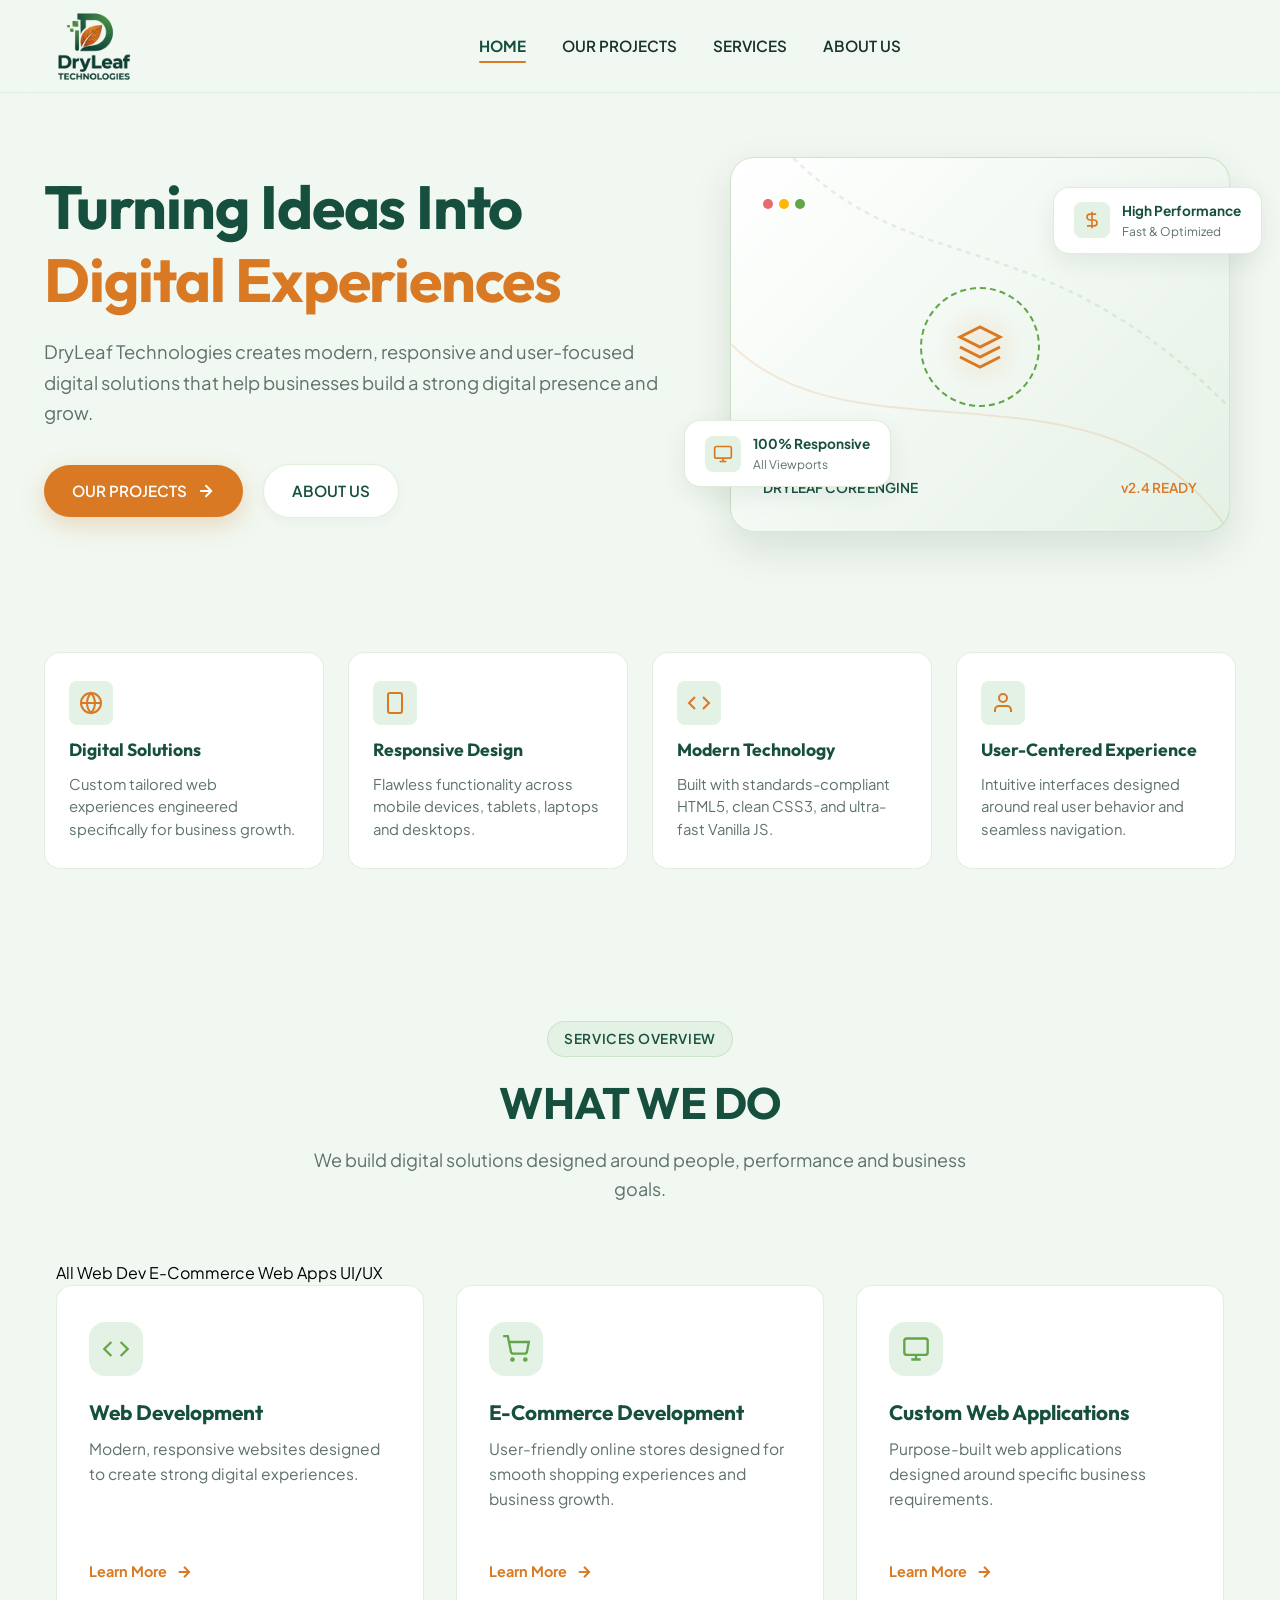
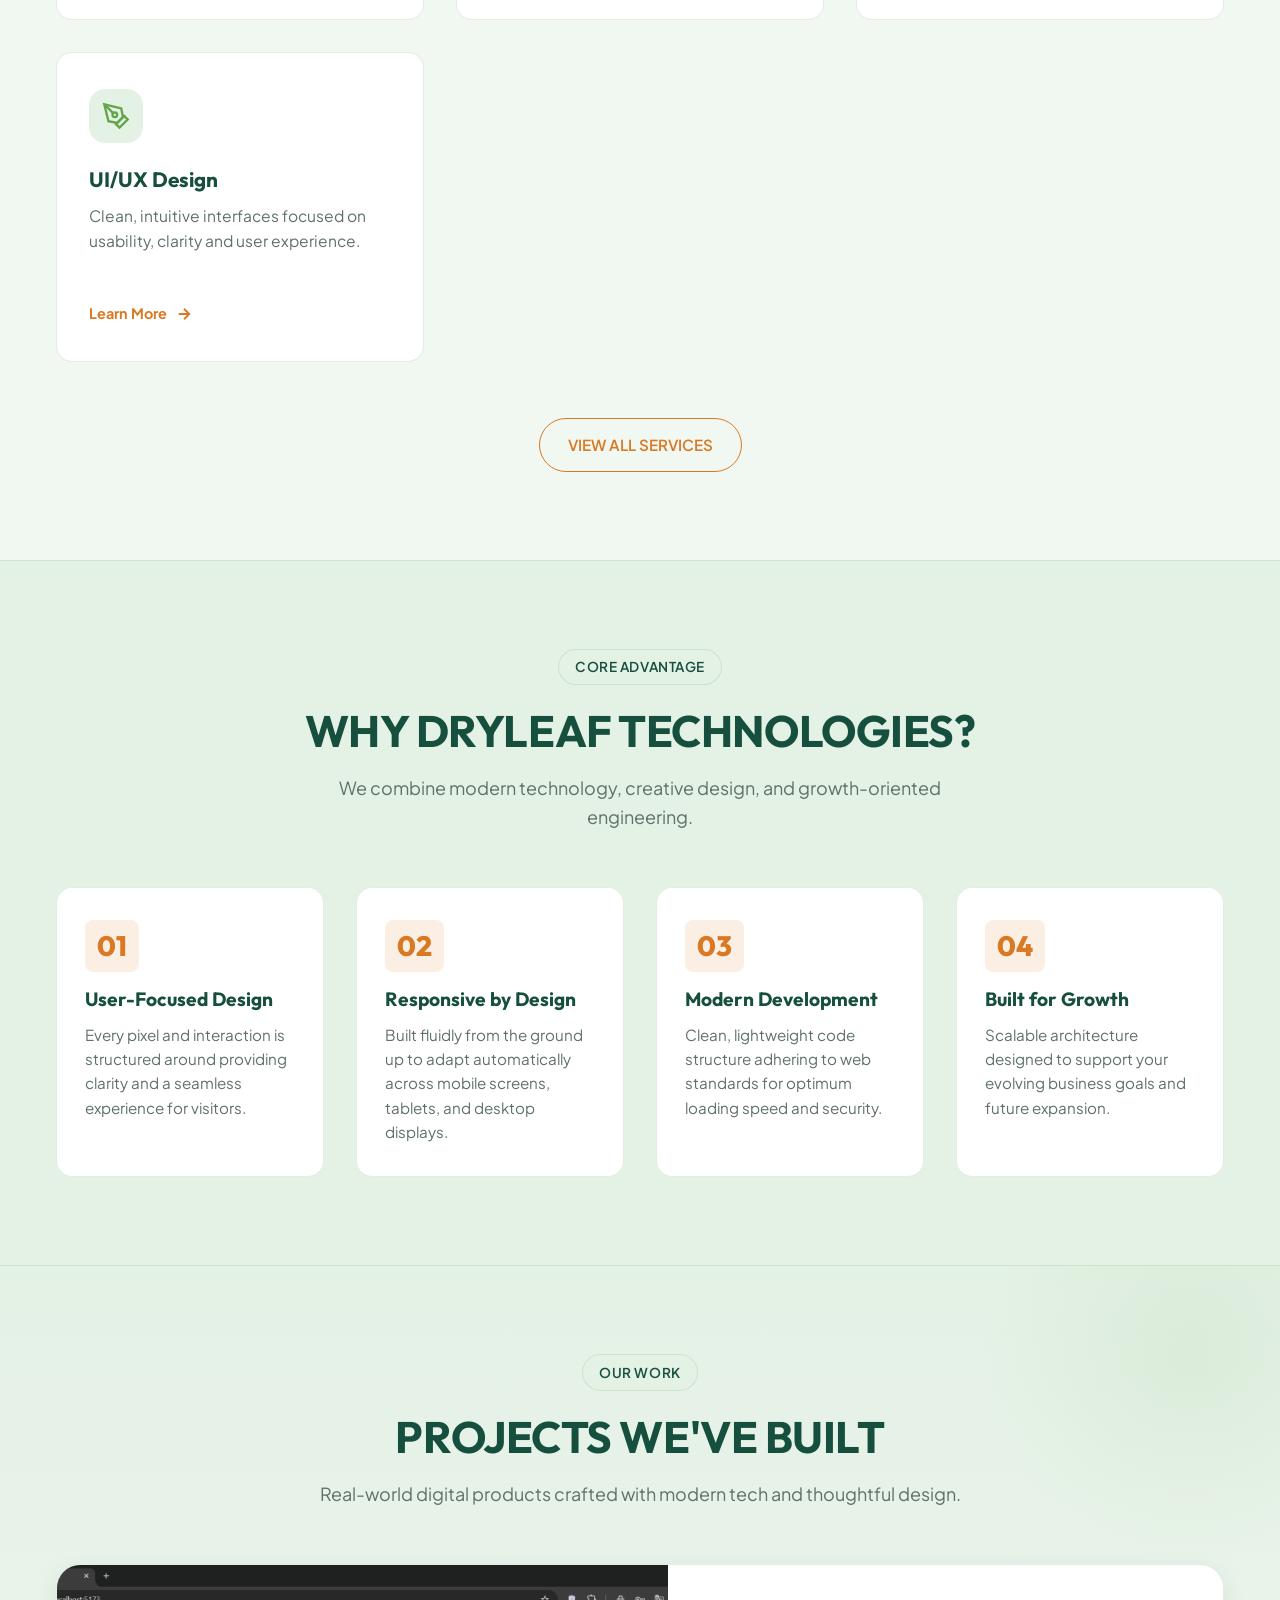
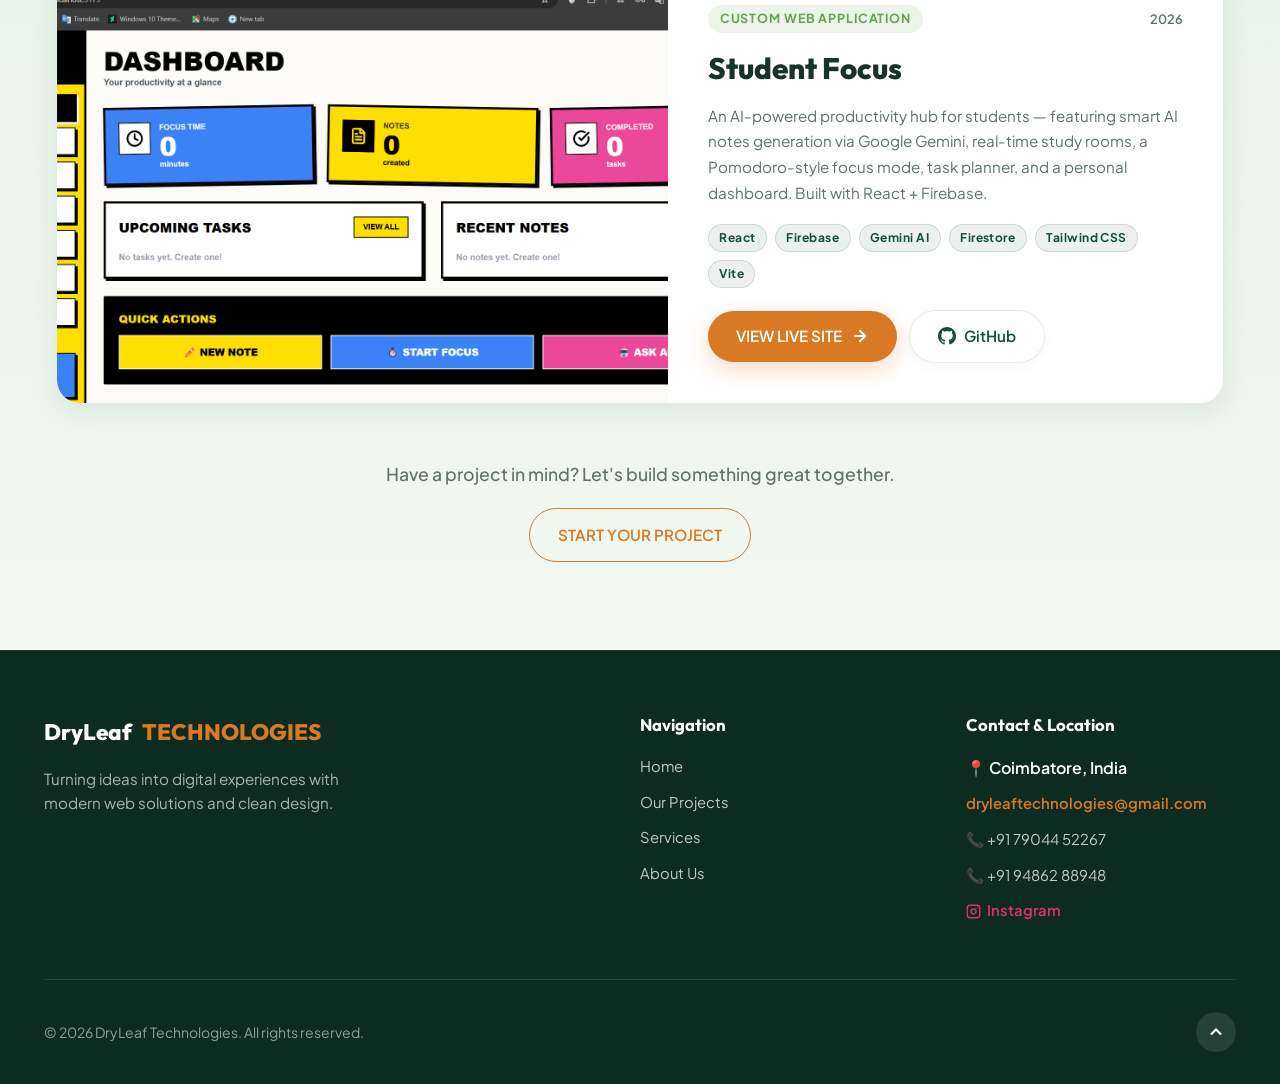
==== commit 06d7b198: "moile responsive change" ====
--- a/index.html
+++ b/index.html
@@ -256,6 +256,15 @@
           <p>We build digital solutions designed around people, performance and business goals.</p>
         </div>
 
+        <!-- Interactive Mobile Category Filter Tabs -->
+        <div class="mobile-service-tabs reveal">
+          <button class="service-tab active" data-tab="all" aria-label="Filter all services">All</button>
+          <button class="service-tab" data-tab="web-dev" aria-label="Filter Web Development">Web Dev</button>
+          <button class="service-tab" data-tab="ecommerce" aria-label="Filter E-Commerce">E-Commerce</button>
+          <button class="service-tab" data-tab="web-apps" aria-label="Filter Custom Web Apps">Web Apps</button>
+          <button class="service-tab" data-tab="ui-ux" aria-label="Filter UI UX Design">UI/UX</button>
+        </div>
+
         <div class="services-grid">
           <!-- Service 1 -->
           <div class="service-card reveal" data-service-id="web-dev">
@@ -480,8 +489,8 @@
           <h4 class="footer-title">Navigation</h4>
           <div class="footer-links">
             <a href="index.html">Home</a>
+            <a href="projects.html">Our Projects</a>
             <a href="services.html">Services</a>
-            <a href="projects.html">Our Projects</a>
             <a href="about.html">About Us</a>
           </div>
         </div>
@@ -515,6 +524,7 @@
        ========================================== -->
   <div class="modal-overlay" id="service-modal" role="dialog" aria-modal="true" aria-labelledby="modal-title">
     <div class="modal-container">
+      <div class="mobile-drag-handle" aria-hidden="true"></div>
       <button class="modal-close-btn" aria-label="Close modal window">
         <svg width="20" height="20" viewBox="0 0 24 24" fill="none" stroke="currentColor" stroke-width="2.5"><line x1="18" y1="6" x2="6" y2="18"></line><line x1="6" y1="6" x2="18" y2="18"></line></svg>
       </button>
--- a/css/style.css
+++ b/css/style.css
@@ -831,6 +831,8 @@
   font-weight: 700;
   color: var(--color-dry-orange);
   margin-top: 1.25rem;
+  user-select: none;
+  -webkit-user-select: none;
 }
 
 .service-card-action svg {
@@ -1188,18 +1190,23 @@
    -------------------------------------------------------------------------- */
 .modal-overlay {
   position: fixed;
-  inset: 0;
-  background-color: rgba(13, 43, 33, 0.65);
-  backdrop-filter: blur(6px);
-  -webkit-backdrop-filter: blur(6px);
-  z-index: 2000;
+  top: 0;
+  left: 0;
+  width: 100vw;
+  height: 100vh;
+  height: 100dvh;
+  background-color: rgba(10, 30, 23, 0.85);
+  backdrop-filter: blur(10px);
+  -webkit-backdrop-filter: blur(10px);
+  z-index: 10000;
   display: flex;
   align-items: center;
   justify-content: center;
-  padding: 1.5rem;
+  padding: 1rem;
+  box-sizing: border-box;
   opacity: 0;
   visibility: hidden;
-  transition: all var(--transition-smooth);
+  transition: opacity 0.3s ease, visibility 0.3s ease;
 }
 
 .modal-overlay.active {
@@ -1211,19 +1218,25 @@
   background-color: var(--bg-card);
   border: 1px solid var(--border-light);
   border-radius: var(--radius-lg);
-  max-width: 620px;
-  width: 100%;
-  max-height: 90vh;
+  max-width: 580px;
+  width: calc(100% - 1rem);
+  max-height: 82vh;
+  max-height: 82dvh;
   overflow-y: auto;
-  padding: 2.5rem;
-  box-shadow: var(--shadow-lg);
+  overflow-x: hidden;
+  padding: 2.25rem 2rem;
+  box-shadow: 0 25px 50px -12px rgba(0, 0, 0, 0.45);
   position: relative;
-  transform: translateY(20px) scale(0.96);
-  transition: all var(--transition-smooth);
+  margin: auto;
+  transform: scale(0.95);
+  opacity: 0;
+  transition: transform 0.3s cubic-bezier(0.16, 1, 0.3, 1), opacity 0.3s ease;
+  box-sizing: border-box;
 }
 
 .modal-overlay.active .modal-container {
-  transform: translateY(0) scale(1);
+  transform: scale(1);
+  opacity: 1;
 }
 
 .modal-close-btn {
@@ -1247,16 +1260,43 @@
 }
 
 .modal-header {
+  margin-bottom: 1.25rem;
+  padding-right: 2.5rem;
+  word-wrap: break-word;
+  overflow-wrap: break-word;
+}
+
+.modal-header h3 {
+  font-size: 1.5rem;
+  margin-bottom: 0.4rem;
+  word-wrap: break-word;
+  overflow-wrap: break-word;
+}
+
+.modal-service-subtitle {
+  font-size: 0.925rem;
+  color: var(--text-muted);
+  line-height: 1.5;
+  word-wrap: break-word;
+  overflow-wrap: break-word;
+}
+
+.modal-service-desc {
+  font-size: 0.925rem;
+  line-height: 1.6;
+  color: var(--text-dark);
+  word-wrap: break-word;
+  overflow-wrap: break-word;
+}
+
+.mobile-drag-handle {
+  display: none;
+}
+
+.modal-body {
   margin-bottom: 1.5rem;
-}
-
-.modal-header h3 {
-  font-size: 1.6rem;
-  margin-bottom: 0.5rem;
-}
-
-.modal-body {
-  margin-bottom: 2rem;
+  word-wrap: break-word;
+  overflow-wrap: break-word;
 }
 
 .feature-list {
@@ -1264,14 +1304,24 @@
   flex-direction: column;
   gap: 0.75rem;
   margin: 1.25rem 0;
+  width: 100%;
 }
 
 .feature-item {
   display: flex;
   align-items: flex-start;
   gap: 0.75rem;
-  font-size: 0.95rem;
+  font-size: 0.925rem;
   color: var(--text-dark);
+  line-height: 1.5;
+  width: 100%;
+}
+
+.feature-item span {
+  flex: 1;
+  min-width: 0;
+  word-wrap: break-word;
+  overflow-wrap: break-word;
 }
 
 .feature-check {
@@ -1500,6 +1550,73 @@
 
   .services-grid {
     grid-template-columns: 1fr;
+    gap: 1.25rem;
+  }
+
+  .service-card {
+    padding: 1.5rem 1.25rem;
+    border-radius: var(--radius-md);
+  }
+
+  .service-card-top {
+    margin-bottom: 1rem;
+  }
+
+  .service-icon-box {
+    width: 48px;
+    height: 48px;
+    margin-bottom: 1rem;
+  }
+
+  .service-card-title {
+    font-size: 1.15rem;
+    margin-bottom: 0.4rem;
+  }
+
+  .service-card-desc {
+    font-size: 0.92rem;
+    line-height: 1.55;
+  }
+
+  .service-card-action {
+    margin-top: 1rem;
+    font-size: 0.85rem;
+  }
+
+  /* Mobile Category Filter Tabs */
+  .mobile-service-tabs {
+    display: flex;
+    align-items: center;
+    gap: 0.5rem;
+    overflow-x: auto;
+    padding: 0.25rem 0.25rem 0.6rem 0.25rem;
+    margin-bottom: 1.5rem;
+    -webkit-overflow-scrolling: touch;
+    scrollbar-width: none;
+  }
+
+  .mobile-service-tabs::-webkit-scrollbar {
+    display: none;
+  }
+
+  .service-tab {
+    background: var(--bg-card);
+    border: 1px solid var(--border-light);
+    color: var(--color-forest-green);
+    font-size: 0.85rem;
+    font-weight: 600;
+    padding: 0.45rem 1rem;
+    border-radius: var(--radius-full);
+    white-space: nowrap;
+    cursor: pointer;
+    transition: all var(--transition-fast);
+  }
+
+  .service-tab.active {
+    background: var(--color-forest-green);
+    color: #ffffff;
+    border-color: var(--color-forest-green);
+    box-shadow: 0 4px 12px rgba(22, 79, 61, 0.2);
   }
 
   .why-grid {
@@ -1531,6 +1648,85 @@
     flex-direction: column;
     gap: 1rem;
     text-align: center;
+  }
+
+  /* Mobile Centered Modal Popup Styling */
+  .modal-overlay {
+    position: fixed;
+    top: 0;
+    left: 0;
+    width: 100vw;
+    height: 100vh;
+    height: 100dvh;
+    display: flex;
+    align-items: center;
+    justify-content: center;
+    padding: 1rem;
+    box-sizing: border-box;
+  }
+
+  .modal-container {
+    width: calc(100vw - 2rem);
+    max-width: 480px;
+    margin: auto;
+    border-radius: 20px;
+    max-height: 78vh;
+    max-height: 78dvh;
+    padding: 1.5rem 1.25rem;
+    transform: scale(0.95);
+    opacity: 0;
+    transition: transform 0.3s cubic-bezier(0.16, 1, 0.3, 1), opacity 0.3s ease;
+    border: 1px solid var(--border-light);
+    box-shadow: 0 20px 40px rgba(0, 0, 0, 0.4);
+    box-sizing: border-box;
+    overflow-x: hidden;
+    overflow-y: auto;
+  }
+
+  .modal-overlay.active .modal-container {
+    transform: scale(1);
+    opacity: 1;
+  }
+
+  .mobile-drag-handle {
+    display: none;
+  }
+
+  .modal-header {
+    padding-right: 2.25rem;
+    margin-bottom: 1rem;
+  }
+
+  .modal-header h3 {
+    font-size: 1.3rem;
+    line-height: 1.3;
+  }
+
+  .modal-service-subtitle {
+    font-size: 0.88rem;
+    line-height: 1.45;
+  }
+
+  .modal-service-desc {
+    font-size: 0.88rem;
+    line-height: 1.5;
+  }
+
+  .feature-item {
+    font-size: 0.85rem;
+    gap: 0.6rem;
+  }
+
+  .modal-close-btn {
+    top: 1rem;
+    right: 1rem;
+    width: 32px;
+    height: 32px;
+  }
+
+  .service-card:active,
+  .service-tab:active {
+    transform: scale(0.98);
   }
 }
 
